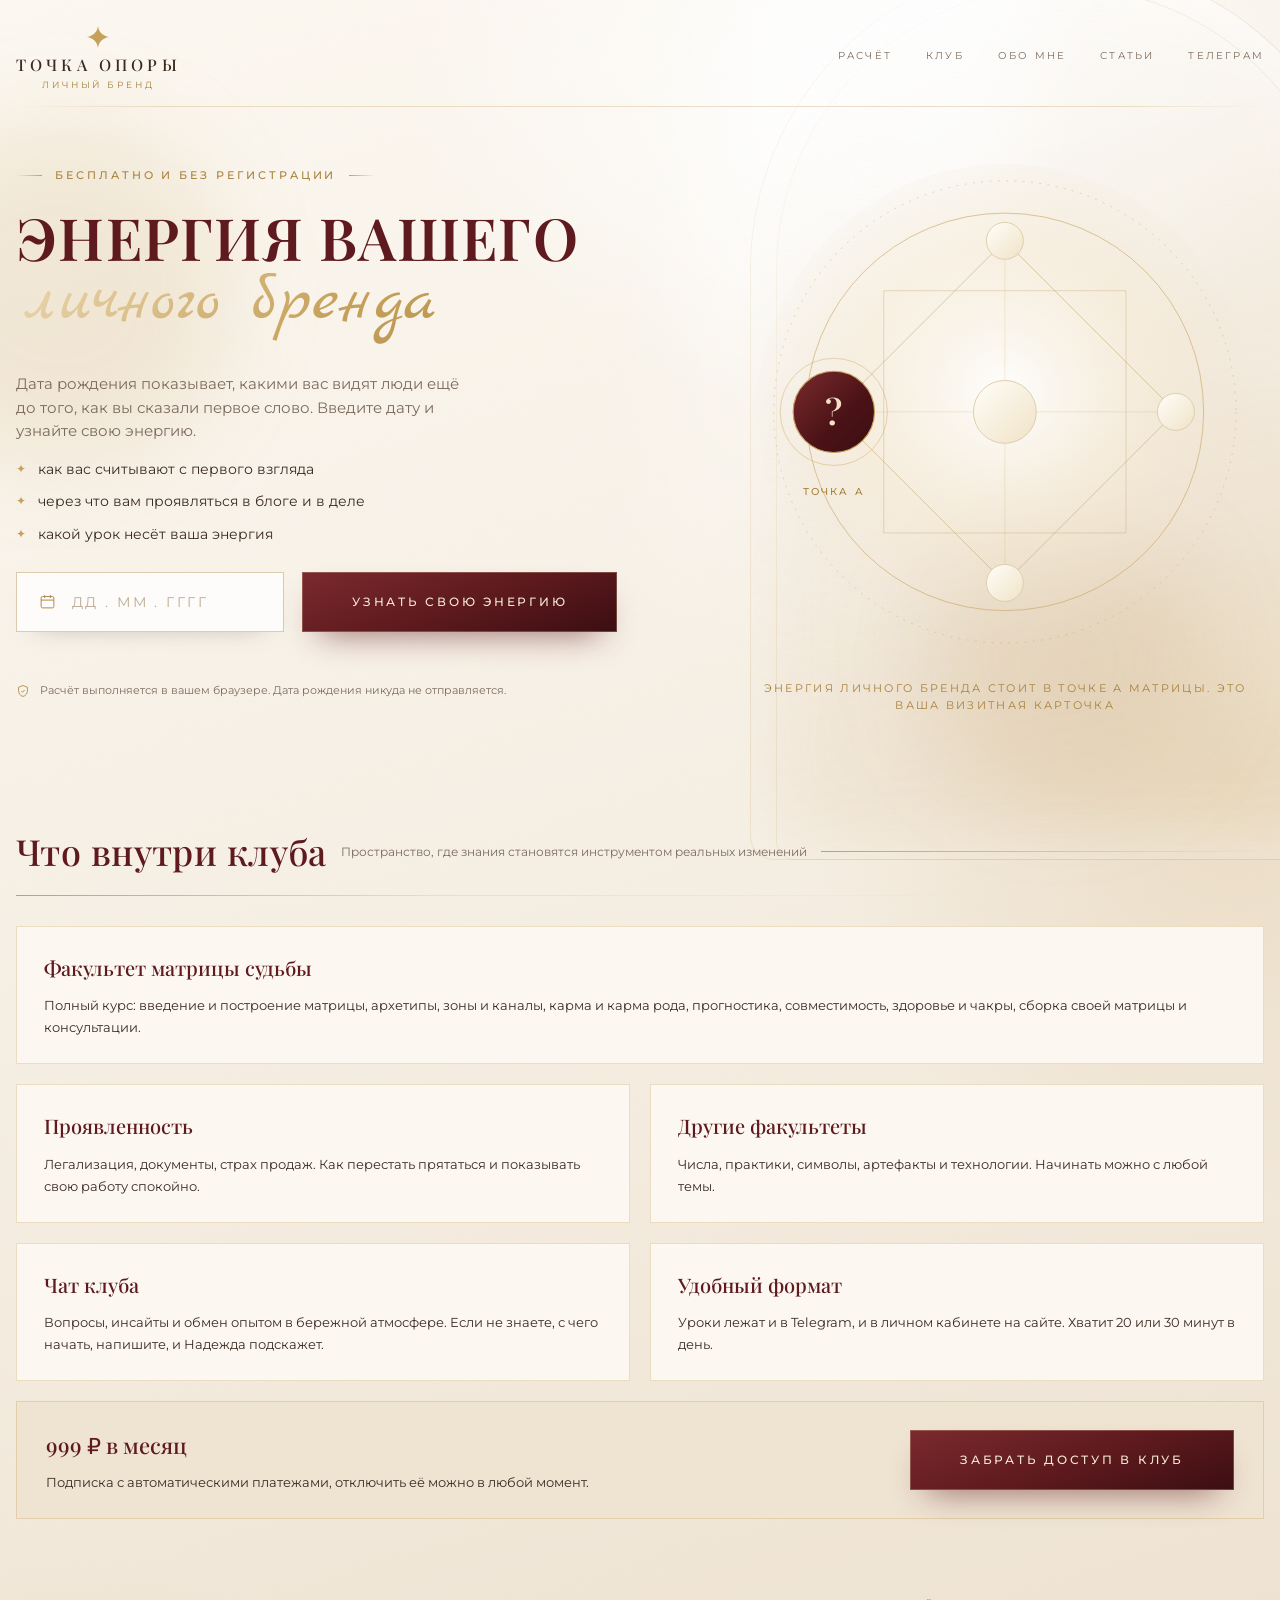
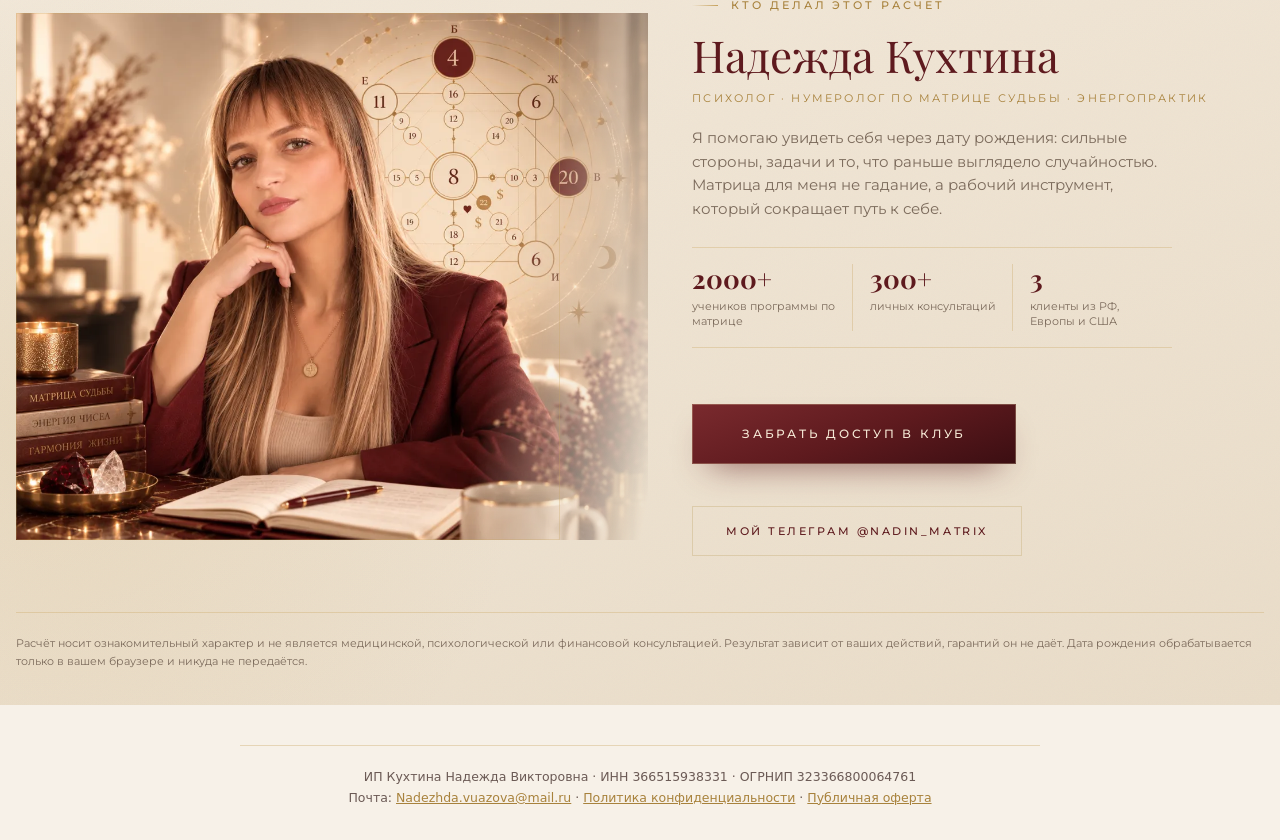
==== brend/index.html @ 66593596 "Подвал с реквизитами ИП, политика конфиденциальности, ссылка на оферту Co-Authored-By: Claude Sonnet" ====
<!DOCTYPE html>
<html lang="ru">
<head>
<meta charset="utf-8">
<meta name="viewport" content="width=device-width, initial-scale=1, viewport-fit=cover">
<title>Энергия личного бренда</title>
<meta name="claude:viewport-fit-sides" content="cover">
<meta name="description" content="Бесплатный калькулятор личного бренда по дате рождения: как вас считывают люди с первого взгляда и как проявляться. Надежда Кухтина, матрица судьбы">
<link rel="preconnect" href="https://fonts.googleapis.com">
<link rel="preconnect" href="https://fonts.gstatic.com" crossorigin>
<link href="https://fonts.googleapis.com/css2?family=Playfair+Display:wght@400;500;600;700&family=Montserrat:wght@300;400;500;600&family=Marck+Script&display=swap&subset=cyrillic,cyrillic-ext,latin" rel="stylesheet">
<style>
/* ==== ТОЛЬКО ДЛЯ ПРЕДПРОСМОТРА. В Tilda этот блок не переносим ==== */
html,body{margin:0;padding:0;}
/* ================================================================= */

/* ==== СТИЛИ. В Tilda это блоки 1 и 2 из 6, граница — на секции МАТРИЦА ==== */
.matrix-app{
  --mx-bg:#F8F3EA;
  --mx-bg2:#EFE3D2;
  --mx-card:#FCF8F1;
  --mx-wine:#5E1A1E;
  --mx-wine2:#7A2A2E;
  --mx-wine-dk:#3B0E12;
  --mx-gold:#C6A15B;
  --mx-gold-dp:#A8823C;
  --mx-gold-lt:#E7D3A8;
  --mx-line:#DCCBAA;
  --mx-hair:rgba(198,161,91,.32);
  --mx-ink:#3A2A22;
  --mx-ink2:#7C6B5C;
  --mx-grad-gold:linear-gradient(135deg,#EBD9B2 0%,#C6A15B 46%,#A8823C 100%);
  --mx-serif:'Playfair Display',Georgia,'Times New Roman',serif;
  --mx-sans:'Montserrat',-apple-system,BlinkMacSystemFont,'Segoe UI',Roboto,sans-serif;
  --mx-script:'Marck Script','Playfair Display',cursive;

  position:relative;
  overflow-x:hidden;
  isolation:isolate;
  background:
    radial-gradient(760px 520px at 68% 4%,  rgba(255,255,255,.95) 0%, rgba(255,255,255,0) 62%),
    radial-gradient(620px 620px at 96% 34%, rgba(214,183,131,.30) 0%, rgba(214,183,131,0) 68%),
    radial-gradient(720px 720px at 4% 88%,  rgba(198,161,91,.16) 0%, rgba(198,161,91,0) 66%),
    linear-gradient(163deg,#FCF8F1 0%,#F6EFE4 38%,#EFE4D3 72%,#E9DCC8 100%);
  color:var(--mx-ink);
  font-family:var(--mx-sans);
  font-size:16px;
  line-height:1.62;
  -webkit-font-smoothing:antialiased;
  text-rendering:optimizeLegibility;
}
.matrix-app *,.matrix-app *:before,.matrix-app *:after{box-sizing:border-box;}
.matrix-app p{margin:0 0 14px;}
.matrix-app h1,.matrix-app h2,.matrix-app h3{margin:0;font-weight:500;font-family:var(--mx-serif);}
.matrix-app svg{max-width:100%;}

/* ---------- фактура бумаги и световой слой ---------- */
.matrix-app .mx-grain{
  position:absolute;inset:0;z-index:0;pointer-events:none;opacity:.5;
  background-image:url("data:image/svg+xml,%3Csvg xmlns='http://www.w3.org/2000/svg' width='180' height='180'%3E%3Cfilter id='n'%3E%3CfeTurbulence type='fractalNoise' baseFrequency='.85' numOctaves='3'/%3E%3C/filter%3E%3Crect width='180' height='180' filter='url(%23n)' opacity='.05'/%3E%3C/svg%3E");
}
.matrix-app .mx-decor{position:absolute;inset:0;z-index:0;pointer-events:none;overflow:hidden;}
.matrix-app .mx-arch{
  position:absolute;top:-40px;right:-90px;width:620px;height:900px;
  border-radius:310px 310px 24px 24px;
  background:linear-gradient(168deg,rgba(255,255,255,.72),rgba(233,220,200,.30) 46%,rgba(214,183,131,.16));
  box-shadow:inset 0 0 0 1px rgba(198,161,91,.20), inset 0 0 90px rgba(255,255,255,.55);
  filter:blur(.4px);
}
.matrix-app .mx-arch:after{
  content:"";position:absolute;inset:26px 26px 0;border-radius:284px 284px 18px 18px;
  border:1px solid rgba(198,161,91,.16);
}
.matrix-app .mx-beam{
  position:absolute;top:-120px;left:52%;width:300px;height:1100px;transform:rotate(9deg);
  background:linear-gradient(180deg,rgba(255,255,255,.85),rgba(255,255,255,0) 72%);
  filter:blur(38px);
}
.matrix-app .mx-orb{position:absolute;border-radius:50%;filter:blur(46px);}
.matrix-app .mx-orb-1{width:340px;height:340px;top:120px;left:-110px;background:rgba(198,161,91,.16);}
.matrix-app .mx-orb-2{width:280px;height:280px;top:520px;right:6%;background:rgba(180,140,90,.14);}

/* ---------- звёздочки-искры ---------- */
.matrix-app .mx-spark{position:absolute;color:var(--mx-gold);opacity:.5;line-height:0;}
.matrix-app .mx-spark svg{display:block;}
.matrix-app .mx-s1{top:120px;left:47%;width:16px;opacity:.55;}
.matrix-app .mx-s2{top:352px;left:41.5%;width:11px;opacity:.45;}
.matrix-app .mx-s3{top:560px;left:46%;width:14px;opacity:.4;}
.matrix-app .mx-s4{top:186px;left:12%;width:10px;opacity:.35;}

.matrix-app .mx-wrap{max-width:1300px;margin:0 auto;padding:0 30px;position:relative;z-index:2;}

/* ---------- служебные ---------- */
.matrix-app .mx-eyebrow{
  font-size:10.5px;letter-spacing:.28em;text-transform:uppercase;color:var(--mx-gold-dp);
  font-weight:500;display:flex;align-items:center;gap:13px;
}
.matrix-app .mx-eyebrow:before,.matrix-app .mx-eyebrow:after{
  content:"";height:1px;width:26px;flex-shrink:0;
  background:linear-gradient(90deg,rgba(198,161,91,0),var(--mx-gold));
}
.matrix-app .mx-eyebrow:after{background:linear-gradient(90deg,var(--mx-gold),rgba(198,161,91,0));}
.matrix-app .mx-eyebrow.mx-solo:after{display:none;}
.matrix-app .mx-star{width:12px;height:12px;fill:var(--mx-gold);flex-shrink:0;}

/* ---------- шапка ---------- */
.matrix-app .mx-top{
  display:flex;align-items:center;justify-content:space-between;gap:24px;
  padding:26px 0 16px;position:relative;
}
.matrix-app .mx-top:after{
  content:"";position:absolute;left:0;right:0;bottom:0;height:1px;
  background:linear-gradient(90deg,rgba(198,161,91,0),var(--mx-hair) 12%,var(--mx-hair) 88%,rgba(198,161,91,0));
}
.matrix-app .mx-logo{text-align:center;line-height:1.25;}
.matrix-app .mx-logo svg{width:22px;height:22px;fill:var(--mx-gold);margin-bottom:2px;}
.matrix-app .mx-logo-name{
  font-family:var(--mx-serif);font-size:16px;letter-spacing:.26em;color:var(--mx-ink);
  text-transform:uppercase;font-weight:500;
}
.matrix-app .mx-logo-sub{font-size:8.5px;letter-spacing:.34em;color:var(--mx-gold-dp);text-transform:uppercase;margin-top:5px;}
.matrix-app .mx-nav{display:flex;gap:34px;flex-wrap:wrap;}
.matrix-app .mx-nav a{
  font-size:10px;letter-spacing:.22em;text-transform:uppercase;color:var(--mx-ink2);
  text-decoration:none;position:relative;padding-bottom:5px;transition:color .3s;
}
.matrix-app .mx-nav a:after{
  content:"";position:absolute;left:50%;right:50%;bottom:0;height:1px;
  background:var(--mx-gold);transition:left .3s,right .3s;
}
.matrix-app .mx-nav a:hover{color:var(--mx-wine);}
.matrix-app .mx-nav a:hover:after{left:0;right:0;}

/* ---------- вертикальная надпись слева ---------- */
.matrix-app .mx-rail{
  position:absolute;left:12px;top:210px;z-index:3;
  display:flex;flex-direction:column;align-items:center;gap:26px;
}
.matrix-app .mx-rail b{
  writing-mode:vertical-rl;transform:rotate(180deg);font-weight:400;
  font-size:9px;letter-spacing:.44em;text-transform:uppercase;color:var(--mx-gold-dp);opacity:.85;
}
.matrix-app .mx-rail em{
  width:34px;height:34px;border-radius:50%;border:1px solid var(--mx-hair);
  display:flex;align-items:center;justify-content:center;font-style:normal;
  font-family:var(--mx-serif);font-size:11px;color:var(--mx-gold-dp);
}

/* ---------- первый экран ---------- */
.matrix-app .mx-hero{display:grid;grid-template-columns:1.14fr .86fr;gap:44px;align-items:center;padding:46px 0 30px;}
.matrix-app .mx-h1{
  font-size:clamp(38px,4.55vw,64px);line-height:1;letter-spacing:.022em;text-transform:uppercase;
  color:var(--mx-wine);font-weight:600;margin:24px 0 0;
}
.matrix-app .mx-h1-script{
  display:block;font-family:var(--mx-script);font-size:clamp(42px,5.2vw,74px);
  text-transform:none;letter-spacing:0;font-weight:400;line-height:1.14;
  /* background-clip:text красит только внутри блока, поэтому под хвостики
     у, ц, б нужен запас снизу — иначе они обрезаются */
  padding:.05em .12em .5em 0;
  margin:-.08em 0 -.46em .06em;
  background:var(--mx-grad-gold);-webkit-background-clip:text;background-clip:text;color:transparent;
}
.matrix-app .mx-lead{max-width:452px;font-size:14.5px;color:var(--mx-ink2);margin-top:30px;}
.matrix-app .mx-tabs{display:inline-flex;margin-top:28px;}
.matrix-app .mx-tab{
  appearance:none;border:0;cursor:pointer;background:transparent;
  font-family:var(--mx-sans);font-size:10.5px;letter-spacing:.2em;text-transform:uppercase;
  color:var(--mx-ink2);padding:13px 26px;position:relative;transition:color .3s;
  box-shadow:inset 0 0 0 1px var(--mx-line);
}
.matrix-app .mx-tab + .mx-tab{margin-left:-1px;}
.matrix-app .mx-tab:hover{color:var(--mx-ink);}
.matrix-app .mx-tab.is-on{
  color:#F6E9D6 !important;
  background:linear-gradient(160deg,var(--mx-wine2),var(--mx-wine) 55%,var(--mx-wine-dk));
  box-shadow:inset 0 0 0 1px rgba(231,211,168,.35), 0 10px 22px -14px rgba(94,26,30,.8);
  z-index:1;
}
.matrix-app .mx-form{display:flex;gap:18px;flex-wrap:wrap;margin-top:22px;align-items:flex-end;}
.matrix-app .mx-fieldwrap{display:flex;flex-direction:column;gap:9px;}
.matrix-app .mx-fcap{font-size:9.5px;letter-spacing:.2em;text-transform:uppercase;color:var(--mx-gold-dp);display:none;}
.matrix-app.is-pair .mx-fcap{display:block;}
.matrix-app .mx-wrap2{display:none;}
.matrix-app.is-pair .mx-wrap2{display:flex;}
.matrix-app.is-pair .mx-hide-pair{display:none;}
.matrix-app .mx-field{
  position:relative;background:rgba(255,255,255,.78);border:1px solid var(--mx-line);
  display:flex;align-items:center;gap:14px;padding:0 22px;min-width:252px;height:60px;
  box-shadow:inset 0 1px 0 rgba(255,255,255,.9), 0 12px 26px -22px rgba(58,42,34,.5);
  transition:border-color .3s,box-shadow .3s;
}
.matrix-app .mx-field:focus-within{
  border-color:var(--mx-gold);
  box-shadow:inset 0 1px 0 rgba(255,255,255,.9), 0 0 0 3px rgba(198,161,91,.14);
}
.matrix-app .mx-field svg{width:17px;height:17px;fill:none;stroke:var(--mx-gold-dp);stroke-width:1.3;flex-shrink:0;}
.matrix-app .mx-field input{
  border:0;background:transparent;outline:none;width:100%;height:100%;
  font-family:var(--mx-sans);font-size:13.5px;letter-spacing:.18em;color:var(--mx-ink);
}
.matrix-app .mx-field input::placeholder{color:#BCAB92;letter-spacing:.18em;}
.matrix-app .mx-btn{
  position:relative;overflow:hidden;
  display:inline-flex;align-items:center;justify-content:center;height:60px;padding:0 50px;
  background:linear-gradient(160deg,var(--mx-wine2),var(--mx-wine) 52%,var(--mx-wine-dk));
  color:#F6E9D6 !important;border:0;cursor:pointer;
  font-family:var(--mx-sans);font-size:11.5px;font-weight:500;letter-spacing:.24em;text-transform:uppercase;
  text-decoration:none;transition:box-shadow .35s,transform .35s;
  box-shadow:0 16px 34px -18px rgba(94,26,30,.8), inset 0 0 0 1px rgba(231,211,168,.28);
}
.matrix-app .mx-btn:before{
  content:"";position:absolute;top:0;left:-120%;width:60%;height:100%;
  background:linear-gradient(100deg,rgba(255,255,255,0),rgba(255,235,200,.24),rgba(255,255,255,0));
  transition:left .75s ease;
}
.matrix-app .mx-btn:hover{box-shadow:0 20px 40px -18px rgba(94,26,30,.9), inset 0 0 0 1px rgba(231,211,168,.5);}
.matrix-app .mx-btn:hover:before{left:130%;}
.matrix-app .mx-btn-ghost{
  background:transparent;color:var(--mx-wine) !important;height:50px;padding:0 34px;font-size:10.5px;
  box-shadow:inset 0 0 0 1px var(--mx-line);
}
.matrix-app .mx-btn-ghost:hover{box-shadow:inset 0 0 0 1px var(--mx-gold);background:rgba(198,161,91,.09);}
.matrix-app .mx-safe{display:flex;align-items:center;gap:10px;margin-top:20px;font-size:11px;color:var(--mx-ink2);}
.matrix-app .mx-safe svg{width:14px;height:14px;fill:none;stroke:var(--mx-gold-dp);stroke-width:1.4;flex-shrink:0;}
.matrix-app .mx-err{color:#9A2B2B;font-size:12px;margin-top:14px;min-height:16px;}

.matrix-app .mx-motto{text-align:center;margin:18px 0 38px;position:relative;z-index:2;}
.matrix-app .mx-motto b{
  display:block;font-weight:500;font-size:11.5px;letter-spacing:.28em;text-transform:uppercase;
  color:var(--mx-gold-dp);
}
.matrix-app .mx-motto em{
  display:block;font-family:var(--mx-script);font-style:normal;font-size:30px;color:var(--mx-wine);margin-top:12px;
}

/* ---------- герой: карточка энергии ---------- */
.matrix-app .mx-hero-art{position:relative;}
.matrix-app .mx-energy-card{
  position:relative;z-index:4;max-width:344px;margin:-56px 0 0 auto;
  background:var(--mx-card);padding:26px 28px 24px;
  border:1px solid var(--mx-line);
  box-shadow:0 30px 60px -34px rgba(94,26,30,.38), inset 0 0 0 1px rgba(255,255,255,.7);
}
.matrix-app .mx-energy-card:before{
  content:"";position:absolute;inset:6px;border:1px solid rgba(198,161,91,.22);pointer-events:none;
}
.matrix-app .mx-seal{
  position:absolute;top:-24px;right:22px;width:56px;height:56px;border-radius:50%;
  background:var(--mx-grad-gold);display:flex;align-items:center;justify-content:center;
  box-shadow:0 12px 24px -12px rgba(120,90,40,.7), inset 0 1px 2px rgba(255,255,255,.6);
}
.matrix-app .mx-seal svg{width:22px;height:22px;fill:#FBF4E6;}
.matrix-app .mx-energy-card .mx-eyebrow{margin-bottom:16px;}
.matrix-app .mx-energy-num{
  font-family:var(--mx-serif);color:var(--mx-wine);
  display:flex;align-items:baseline;gap:11px;flex-wrap:wrap;line-height:1.15;
}
.matrix-app .mx-energy-num b{font-size:34px;font-weight:600;letter-spacing:.04em;}
.matrix-app .mx-energy-num b:after{content:"·";margin-left:11px;color:var(--mx-gold);font-weight:400;}
.matrix-app .mx-energy-num span{font-size:23px;font-weight:500;}
.matrix-app .mx-energy-txt{font-size:13px;color:var(--mx-ink2);margin-top:9px;}
.matrix-app .mx-energy-link{
  display:flex;align-items:center;justify-content:space-between;gap:10px;
  margin-top:18px;padding-top:14px;border-top:1px solid var(--mx-hair);
  font-size:10px;letter-spacing:.22em;text-transform:uppercase;
  color:var(--mx-gold-dp) !important;text-decoration:none;
}
.matrix-app .mx-energy-link:hover{color:var(--mx-wine) !important;}

/* ---------- лента преимуществ ---------- */
.matrix-app .mx-feats{
  display:grid;grid-template-columns:repeat(5,1fr);gap:0;position:relative;z-index:2;
  border-top:1px solid var(--mx-hair);
}
.matrix-app .mx-feat{padding:30px 24px 26px;position:relative;}
.matrix-app .mx-feat + .mx-feat:before{
  content:"";position:absolute;left:0;top:22px;bottom:22px;width:1px;
  background:linear-gradient(180deg,rgba(198,161,91,0),var(--mx-hair) 25%,var(--mx-hair) 75%,rgba(198,161,91,0));
}
.matrix-app .mx-feat-ic{height:34px;margin-bottom:15px;}
.matrix-app .mx-feat-ic svg{width:30px;height:30px;fill:none;stroke:var(--mx-gold);stroke-width:1.1;stroke-linecap:round;stroke-linejoin:round;}
.matrix-app .mx-feat-t{font-size:10.5px;letter-spacing:.19em;text-transform:uppercase;font-weight:600;color:var(--mx-ink);line-height:1.6;}
.matrix-app .mx-feat-d{font-size:11.5px;color:var(--mx-ink2);margin-top:10px;line-height:1.55;}

/* ---------- секции результата ---------- */
.matrix-app .mx-result{display:none;padding:10px 0 64px;position:relative;z-index:2;}
.matrix-app .mx-result.is-on{display:block;}
@keyframes mxFade{from{opacity:0;transform:translateY(14px)}to{opacity:1;transform:none}}

/* ---------- анимация ----------
   Только прозрачность и трансформации: их браузер считает на видеокарте,
   поэтому на телефоне не тормозит даже на 64 бусинах соляра. */
@keyframes mxDraw{ to{ stroke-dashoffset:0; } }
@keyframes mxPop{
  from{ opacity:0; transform:translate(-50%,-50%) scale(.55); }
  to  { opacity:1; transform:translate(-50%,-50%) scale(1); }
}
@keyframes mxRing{ from{ opacity:0; transform:scale(.93) rotate(-7deg); } to{ opacity:1; transform:none; } }
@keyframes mxUp{ from{ opacity:0; transform:translateY(16px); } to{ opacity:1; transform:none; } }
/* Отдельный кадр для подписей: они центрируются сдвигом на половину своего
   размера, и обычный mxUp в конце обнулял бы этот сдвиг — подписи уезжали. */
@keyframes mxUpC{
  from{ opacity:0; transform:translate(-50%,calc(-50% + 14px)); }
  to  { opacity:1; transform:translate(-50%,-50%); }
}
@keyframes mxBreath{ 0%,100%{ opacity:.5; } 50%{ opacity:1; } }

/* диаграмма собирается: сначала прорисовываются золотые линии */
.matrix-app .mx-matrix.is-anim svg .mx-draw{
  stroke-dasharray:1500; stroke-dashoffset:1500;
  animation:mxDraw .85s cubic-bezier(.55,.1,.3,1) forwards;
}
.matrix-app .mx-matrix.is-anim svg .mx-draw-2{ animation-delay:.14s; }
.matrix-app .mx-matrix.is-anim svg .mx-draw-3{ animation-delay:.28s; animation-duration:.6s; }
/* затем круги волной от центра наружу, задержка у каждого своя */
.matrix-app .mx-matrix.is-anim .mx-node{
  opacity:0; animation:mxPop .5s cubic-bezier(.2,.9,.3,1.2) var(--mx-d,.4s) forwards;
}
/* и в конце цифры, буквы и значки */
.matrix-app .mx-matrix.is-anim svg text{ opacity:0; animation:mxUp .5s ease .74s forwards; }
.matrix-app .mx-matrix.is-anim .mx-ltr,
.matrix-app .mx-matrix.is-anim .mx-glyph{ opacity:0; animation:mxUpC .5s ease .74s forwards; }

/* кольцо соляра раскрывается вместе с остальной диаграммой */
.matrix-app .mx-matrix.is-anim svg .mx-ring-g{
  transform-box:view-box; transform-origin:300px 300px;
  animation:mxRing .7s cubic-bezier(.2,.8,.3,1) both;
}

/* секции результата проявляются при прокрутке; класс ставит скрипт,
   поэтому без него страница остаётся видимой */
.matrix-app.has-reveal .mx-result .mx-sec{ opacity:0; }
.matrix-app.has-reveal .mx-result .mx-sec.is-in{ animation:mxUp .6s ease forwards; }

/* мягкое дыхание свечения вокруг центра */
.matrix-app .mx-matrix-outer:before{ animation:mxBreath 7s ease-in-out infinite; }
.matrix-app .mx-sec{margin-top:62px;}
.matrix-app .mx-sec-h{display:flex;align-items:center;gap:14px;flex-wrap:wrap;margin-bottom:14px;}
.matrix-app .mx-sec-h h2{font-size:clamp(25px,3.1vw,36px);color:var(--mx-wine);letter-spacing:.012em;}
.matrix-app .mx-sec-h .mx-sec-note{font-size:12px;color:var(--mx-ink2);}
.matrix-app .mx-rule{
  height:1px;margin-bottom:30px;
  background:linear-gradient(90deg,var(--mx-gold),rgba(198,161,91,.22) 34%,rgba(198,161,91,0) 78%);
}

/* паспорт расчёта */
.matrix-app .mx-passport{
  position:relative;background:var(--mx-card);border:1px solid var(--mx-line);padding:30px 34px;
  display:grid;grid-template-columns:repeat(auto-fit,minmax(214px,1fr));gap:24px 34px;
  box-shadow:0 26px 54px -40px rgba(58,42,34,.5);
}
.matrix-app .mx-passport:before{content:"";position:absolute;inset:6px;border:1px solid rgba(198,161,91,.18);pointer-events:none;}
.matrix-app .mx-main-energy{
  position:relative;display:flex;align-items:center;gap:32px;flex-wrap:wrap;
  background:var(--mx-card);border:1px solid var(--mx-line);padding:32px 36px;
  box-shadow:0 26px 54px -40px rgba(58,42,34,.5);
}
.matrix-app .mx-main-energy:before{content:"";position:absolute;inset:6px;border:1px solid rgba(198,161,91,.18);pointer-events:none;}
.matrix-app .mx-me-disc{
  width:104px;height:104px;border-radius:50%;flex-shrink:0;
  display:flex;align-items:center;justify-content:center;
  font-family:var(--mx-serif);font-size:40px;font-weight:600;color:var(--mx-wine);
  background:radial-gradient(circle at 34% 28%,#FFFEFA,#F6EAD2 58%,#E4CB9B 100%);
  box-shadow:inset 0 0 0 1px var(--mx-gold), 0 0 0 5px rgba(255,255,255,.6),
             0 0 0 6.5px rgba(198,161,91,.4), 0 16px 34px -16px rgba(120,90,40,.6);
}
.matrix-app .mx-me-body{flex:1 1 260px;min-width:0;}
.matrix-app .mx-me-name{font-family:var(--mx-serif);font-size:clamp(24px,3vw,32px);color:var(--mx-wine);margin-top:11px;}
.matrix-app .mx-me-txt{font-size:14px;color:var(--mx-ink2);margin-top:10px;max-width:520px;}
.matrix-app .mx-me-boost{
  margin-top:14px;padding-top:13px;border-top:1px solid var(--mx-hair);
  font-size:13px;color:var(--mx-ink2);max-width:560px;
}
.matrix-app .mx-me-boost b{
  display:block;font-size:9.5px;letter-spacing:.21em;text-transform:uppercase;
  color:var(--mx-gold-dp);font-weight:600;margin-bottom:6px;
}
.matrix-app .mx-two{display:grid;grid-template-columns:repeat(2,1fr);gap:26px;margin-top:26px;}
.matrix-app .mx-card{
  position:relative;background:var(--mx-card);border:1px solid var(--mx-line);padding:26px 28px;
  box-shadow:0 24px 50px -42px rgba(58,42,34,.55);
}
.matrix-app .mx-card:before{content:"";position:absolute;inset:6px;border:1px solid rgba(198,161,91,.16);pointer-events:none;}
.matrix-app .mx-card-cap{font-size:9.5px;letter-spacing:.21em;text-transform:uppercase;color:var(--mx-gold-dp);}
.matrix-app .mx-card-h{display:flex;align-items:baseline;gap:12px;flex-wrap:wrap;margin-top:13px;}
.matrix-app .mx-card-num{font-family:var(--mx-serif);font-size:33px;font-weight:600;color:var(--mx-wine);line-height:1;}
.matrix-app .mx-card-name{font-family:var(--mx-serif);font-size:21px;color:var(--mx-wine);}
.matrix-app .mx-card-txt{font-size:13.5px;color:var(--mx-ink2);margin-top:11px;}
.matrix-app .mx-yr{display:grid;grid-template-columns:repeat(3,1fr);gap:0;margin-top:16px;
  border-top:1px solid var(--mx-hair);}
.matrix-app .mx-yr div{padding:15px 12px 0 0;position:relative;}
.matrix-app .mx-yr div + div{padding-left:14px;}
.matrix-app .mx-yr div + div:before{content:"";position:absolute;left:0;top:15px;bottom:4px;width:1px;background:var(--mx-hair);}
.matrix-app .mx-yr b{display:block;font-family:var(--mx-serif);font-size:27px;color:var(--mx-wine);line-height:1;
  font-variant-numeric:tabular-nums;}
.matrix-app .mx-yr i{display:block;font-style:normal;font-family:var(--mx-serif);font-size:14px;color:var(--mx-ink);margin-top:6px;}
.matrix-app .mx-yr span{display:block;font-size:9.5px;letter-spacing:.17em;text-transform:uppercase;color:var(--mx-gold-dp);margin-top:7px;}
.matrix-app .mx-card-w{
  margin-top:14px;padding-top:13px;border-top:1px solid var(--mx-hair);
  font-size:12.5px;color:var(--mx-ink2);
}
.matrix-app .mx-card-w b{
  display:block;font-size:9.5px;letter-spacing:.21em;text-transform:uppercase;
  color:var(--mx-gold-dp);font-weight:600;margin-bottom:6px;
}
.matrix-app .mx-card-note{
  display:inline-block;margin-top:13px;font-size:9.5px;letter-spacing:.18em;text-transform:uppercase;
  color:var(--mx-gold-dp);border:1px solid var(--mx-hair);padding:5px 12px;
}
.matrix-app .mx-pp-k{font-size:9.5px;letter-spacing:.21em;text-transform:uppercase;color:var(--mx-gold-dp);}
.matrix-app .mx-pp-v{font-family:var(--mx-serif);font-size:20px;color:var(--mx-ink);margin-top:6px;}
.matrix-app .mx-pp-v small{font-family:var(--mx-sans);font-size:12px;color:var(--mx-ink2);letter-spacing:.04em;}

/* ---------- премиальные акценты ----------
   Всё держится на прозрачности, тенях и псевдоэлементах. Сами узлы
   диаграммы не трогаем: у них центрирующий сдвиг translate(-50%,-50%),
   и любая анимация самого узла его обнулит — круги разъедутся. */

/* золотая искра один раз пробегает по главным энергиям, когда они проявились */
@keyframes mxSheen{
  0%  { opacity:0; transform:translate(-115%,-115%); }
  14% { opacity:1; }
  72% { opacity:0; transform:translate(115%,115%); }
  100%{ opacity:0; transform:translate(115%,115%); }
}
.matrix-app .mx-n-c,.matrix-app .mx-n-o,.matrix-app .mx-n-k{ overflow:hidden; }
.matrix-app .mx-matrix.is-anim .mx-n-c:after,
.matrix-app .mx-matrix.is-anim .mx-n-o:after,
.matrix-app .mx-matrix.is-anim .mx-n-k:after{
  content:"";position:absolute;inset:-55%;pointer-events:none;opacity:0;
  background:linear-gradient(104deg,rgba(255,255,255,0) 40%,rgba(255,243,214,.55) 50%,rgba(255,255,255,0) 60%);
  animation:mxSheen 1.6s ease-out 1.02s both;
}
.matrix-app .mx-matrix.is-anim .mx-n-c:after{ animation-delay:.92s; }
.matrix-app .mx-matrix.is-anim .mx-n-k:after{ animation-delay:1.14s; }

/* очень медленный золотой ореол вокруг центра: два светлых сгустка
   обходят круг за три четверти минуты, глаз ловит движение не сразу */
@keyframes mxHalo{ to{ transform:translate(-50%,-50%) rotate(360deg); } }
.matrix-app .mx-matrix-outer:after{
  content:"";position:absolute;left:50%;top:50%;z-index:0;pointer-events:none;
  width:min(640px,68%);aspect-ratio:1;border-radius:50%;
  transform:translate(-50%,-50%);
  background:conic-gradient(from 0deg,
    rgba(198,161,91,0) 0deg,rgba(198,161,91,.16) 44deg,rgba(198,161,91,0) 104deg,
    rgba(198,161,91,0) 186deg,rgba(198,161,91,.11) 230deg,rgba(198,161,91,0) 292deg);
  -webkit-mask:radial-gradient(circle,transparent 57%,#000 60%,#000 71%,transparent 74%);
          mask:radial-gradient(circle,transparent 57%,#000 60%,#000 71%,transparent 74%);
  animation:mxHalo 46s linear infinite;
}

/* золотая черта у заголовка секции прочерчивается слева направо */
@keyframes mxRule{ from{ transform:scaleX(0); } to{ transform:scaleX(1); } }
.matrix-app .mx-sec-h:after{
  /* basis 0 и min-width 0: если заголовок с подписью занял всю строку,
     черта просто сожмётся в ноль и не уедет на отдельную строку */
  content:"";flex:1 1 0;min-width:0;height:1px;transform-origin:left center;
  background:linear-gradient(90deg,var(--mx-gold),rgba(198,161,91,0));
}
.matrix-app.has-reveal .mx-result .mx-sec.is-in .mx-sec-h:after{
  animation:mxRule 1.15s cubic-bezier(.2,.8,.3,1) .12s both;
}

/* строки карты здоровья выходят каскадом сверху вниз */
@keyframes mxRow{ from{ opacity:0; transform:translateY(9px); } to{ opacity:1; transform:none; } }
.matrix-app.has-reveal .mx-sec.is-in #mxHealth tbody tr{ opacity:0; animation:mxRow .5s ease both; }
.matrix-app.has-reveal .mx-sec.is-in #mxHealth tbody tr:nth-child(1){ animation-delay:.10s; }
.matrix-app.has-reveal .mx-sec.is-in #mxHealth tbody tr:nth-child(2){ animation-delay:.17s; }
.matrix-app.has-reveal .mx-sec.is-in #mxHealth tbody tr:nth-child(3){ animation-delay:.24s; }
.matrix-app.has-reveal .mx-sec.is-in #mxHealth tbody tr:nth-child(4){ animation-delay:.31s; }
.matrix-app.has-reveal .mx-sec.is-in #mxHealth tbody tr:nth-child(5){ animation-delay:.38s; }
.matrix-app.has-reveal .mx-sec.is-in #mxHealth tbody tr:nth-child(6){ animation-delay:.45s; }
.matrix-app.has-reveal .mx-sec.is-in #mxHealth tbody tr:nth-child(7){ animation-delay:.52s; }
.matrix-app.has-reveal .mx-sec.is-in #mxHealth tbody tr:nth-child(n+8){ animation-delay:.59s; }

/* карточки чуть приподнимаются под курсором; на телефоне наведения нет,
   поэтому правило закрыто условием hover */
.matrix-app .mx-card,
.matrix-app .mx-purp-cell,
.matrix-app .mx-feat{ transition:transform .5s cubic-bezier(.2,.75,.3,1),box-shadow .5s ease; }
@media (hover:hover){
  .matrix-app .mx-card:hover,
  .matrix-app .mx-purp-cell:hover{
    transform:translateY(-5px);
    box-shadow:0 36px 62px -42px rgba(94,26,30,.52),0 0 0 1px rgba(198,161,91,.32);
  }
  .matrix-app .mx-feat:hover{ transform:translateY(-3px); }
  .matrix-app .mx-feat{ transition:transform .45s cubic-bezier(.2,.75,.3,1); }
}

/* у активной вкладки золотая черта разъезжается от середины к краям */
.matrix-app .mx-tab:after{
  content:"";position:absolute;left:50%;right:50%;bottom:0;height:2px;
  background:linear-gradient(90deg,rgba(231,211,168,0),var(--mx-gold) 50%,rgba(231,211,168,0));
  transition:left .45s cubic-bezier(.2,.8,.3,1),right .45s cubic-bezier(.2,.8,.3,1);
}
.matrix-app .mx-tab.is-on:after{ left:6px;right:6px; }

/* фото автора мягко приближается, рамка подсвечивается */
.matrix-app .mx-author-photo:before{ transition:transform 1.3s cubic-bezier(.2,.7,.3,1); }
.matrix-app .mx-author-photo:after{ transition:box-shadow .7s ease; }
@media (hover:hover){
  .matrix-app .mx-author:hover .mx-author-photo:before{ transform:scale(1.025); }
  .matrix-app .mx-author:hover .mx-author-photo:after{ box-shadow:inset 0 0 0 1px rgba(198,161,91,.55); }
}

/* ---------- МАТРИЦА ---------- */
.matrix-app .mx-matrix-outer{display:flex;justify-content:center;position:relative;}
.matrix-app .mx-matrix-outer:before{
  content:"";position:absolute;left:50%;top:50%;transform:translate(-50%,-50%);
  width:min(880px,92%);aspect-ratio:1;border-radius:50%;pointer-events:none;
  background:radial-gradient(circle,rgba(255,255,255,.86) 0%,rgba(255,255,255,0) 66%);
}
.matrix-app .mx-matrix{
  position:relative;container-type:inline-size;
  width:min(1000px, calc(100vh - 185px), calc(100vw - 520px));
  min-width:300px;--mx-k:1;
}
.matrix-app .mx-matrix.is-prog{--mx-k:.9;}
.matrix-app .mx-matrix svg{display:block;width:100%;height:auto;overflow:visible;}
.matrix-app .mx-plane{position:absolute;left:8.3333%;top:8.3333%;width:83.3334%;height:83.3334%;}
.matrix-app .mx-matrix.is-prog .mx-plane{left:12.5%;top:12.5%;width:75%;height:75%;}
.matrix-app .mx-node{
  position:absolute;transform:translate(-50%,-50%);border-radius:50%;
  display:flex;align-items:center;justify-content:center;
  font-family:var(--mx-serif);font-weight:600;line-height:1;flex-shrink:0;
}
.matrix-app .mx-n-c{
  width:calc(11cqw*var(--mx-k));height:calc(11cqw*var(--mx-k));font-size:max(14px,calc(4.1cqw*var(--mx-k)));
  background:radial-gradient(circle at 34% 28%,#FFFEFA,#F6EAD2 58%,#E4CB9B 100%);
  color:var(--mx-wine);border:1px solid var(--mx-gold);
  box-shadow:0 0 0 4px rgba(255,255,255,.7), 0 0 0 5.5px rgba(198,161,91,.65),
             0 0 0 10px rgba(255,255,255,.5), 0 0 0 11px rgba(198,161,91,.28),
             0 16px 34px -14px rgba(120,90,40,.65);
}
.matrix-app .mx-n-o{
  width:calc(9.4cqw*var(--mx-k));height:calc(9.4cqw*var(--mx-k));font-size:max(12px,calc(3.4cqw*var(--mx-k)));
  background:linear-gradient(152deg,#7A2A2E,#4A1216 62%,#3B0E12);color:#F3E3C6;
  border:1px solid var(--mx-gold);
  box-shadow:0 0 0 3px rgba(255,255,255,.65), 0 0 0 4.5px rgba(198,161,91,.55),
             0 12px 26px -12px rgba(59,14,18,.75);
}
.matrix-app .mx-n-k{
  width:calc(8.8cqw*var(--mx-k));height:calc(8.8cqw*var(--mx-k));font-size:max(11px,calc(3.1cqw*var(--mx-k)));
  background:linear-gradient(152deg,#FFFEF9,#F0E2C6);color:var(--mx-wine);border:1px solid var(--mx-gold);
  box-shadow:0 0 0 3px rgba(255,255,255,.65), 0 0 0 4.5px rgba(198,161,91,.5),
             0 10px 22px -12px rgba(120,90,40,.55);
}
.matrix-app .mx-n-i{
  width:calc(4.6cqw*var(--mx-k));height:calc(4.6cqw*var(--mx-k));font-size:max(10px,calc(2.2cqw*var(--mx-k)));
  background:linear-gradient(150deg,#FFFEFA,#FBF3E2);color:var(--mx-ink);border:1px solid rgba(198,161,91,.6);
  box-shadow:0 0 0 3px rgba(255,255,255,.7), 0 4px 10px -6px rgba(140,110,60,.5);
}
.matrix-app .mx-n-i2{
  width:calc(3.9cqw*var(--mx-k));height:calc(3.9cqw*var(--mx-k));font-size:max(9px,calc(1.95cqw*var(--mx-k)));
  background:linear-gradient(150deg,#FFFEFA,#FBF3E2);color:var(--mx-ink);border:1px solid rgba(198,161,91,.6);
  box-shadow:0 0 0 3px rgba(255,255,255,.7), 0 4px 10px -6px rgba(140,110,60,.5);
}
.matrix-app .mx-n-g{
  width:calc(2.5cqw*var(--mx-k));height:calc(2.5cqw*var(--mx-k));font-size:max(8px,calc(1.3cqw*var(--mx-k)));
  background:linear-gradient(150deg,#FFFEFA,#F8EFDC);color:var(--mx-ink2);border:1px solid rgba(198,161,91,.6);
  box-shadow:0 0 0 3px rgba(255,255,255,.7);
}
.matrix-app .mx-n-r2{
  width:calc(3.5cqw*var(--mx-k));height:calc(3.5cqw*var(--mx-k));font-size:max(8px,calc(1.75cqw*var(--mx-k)));
  background:linear-gradient(150deg,#FFFEFA,#F8F0DE);color:var(--mx-ink2);border:1px solid rgba(198,161,91,.55);
  box-shadow:0 0 0 3px rgba(255,255,255,.6);
}
.matrix-app .mx-n-r{
  width:calc(4cqw*var(--mx-k));height:calc(4cqw*var(--mx-k));font-size:max(9px,calc(2cqw*var(--mx-k)));
  background:linear-gradient(150deg,#FFFEFA,#F8F0DE);color:var(--mx-ink2);border:1px solid rgba(198,161,91,.55);
  box-shadow:0 0 0 3px rgba(255,255,255,.6);
}
.matrix-app .mx-n-w{
  width:calc(3.6cqw*var(--mx-k));height:calc(3.6cqw*var(--mx-k));font-size:max(9px,calc(1.8cqw*var(--mx-k)));
  background:linear-gradient(150deg,#FFFEFA,#F8F0DE);color:var(--mx-ink);border:1px solid rgba(198,161,91,.6);
  box-shadow:0 0 0 3px rgba(255,255,255,.7);
}
/* М — точка СОС на линии благополучия, выделена амброй */
.matrix-app .mx-n-m{
  width:calc(3.9cqw*var(--mx-k));height:calc(3.9cqw*var(--mx-k));font-size:max(9px,calc(1.9cqw*var(--mx-k)));
  background:linear-gradient(150deg,#E8B978,#C98F46);color:#FFFBF2;border:1px solid rgba(160,110,50,.7);
  box-shadow:0 0 0 3px rgba(255,255,255,.65), 0 6px 14px -8px rgba(150,105,45,.6);
}
.matrix-app .mx-ltr{
  position:absolute;transform:translate(-50%,-50%);
  font-family:var(--mx-sans);font-size:max(8px,calc(1.65cqw*var(--mx-k)));line-height:1;
  font-weight:600;letter-spacing:.06em;text-transform:uppercase;color:#A8823C;
  /* чёткий контур в один пиксель вместо размытого ореола */
  text-shadow:
     1px 0 0 #F6F0E5, -1px 0 0 #F6F0E5,  0 1px 0 #F6F0E5,  0 -1px 0 #F6F0E5,
     1px 1px 0 #F6F0E5, -1px -1px 0 #F6F0E5, 1px -1px 0 #F6F0E5, -1px 1px 0 #F6F0E5;
}
.matrix-app .mx-glyph{
  position:absolute;transform:translate(-50%,-50%);font-size:max(11px,calc(2.8cqw*var(--mx-k)));line-height:1;
  color:var(--mx-wine);
}
/* в личной матрице вокруг значков теснее — там они мельче */
.matrix-app .mx-glyph-sm{font-size:max(9px,calc(2.2cqw*var(--mx-k)));}

/* тумблеры над матрицей */
.matrix-app .mx-tools{display:flex;gap:14px;flex-wrap:wrap;justify-content:center;margin:0 0 26px;}
.matrix-app .mx-toggle{
  display:inline-flex;align-items:center;gap:12px;cursor:pointer;user-select:none;height:50px;padding:0 24px;
  background:rgba(255,255,255,.62);box-shadow:inset 0 0 0 1px var(--mx-line);
  font-size:10.5px;letter-spacing:.19em;text-transform:uppercase;color:var(--mx-ink2);transition:.3s;
}
.matrix-app .mx-toggle:hover{box-shadow:inset 0 0 0 1px var(--mx-gold);color:var(--mx-ink);}
.matrix-app .mx-toggle input{display:none;}
.matrix-app .mx-toggle .mx-sw{width:32px;height:17px;border-radius:9px;background:#E2D4BB;position:relative;transition:.3s;flex-shrink:0;}
.matrix-app .mx-toggle .mx-sw:after{content:"";position:absolute;top:2px;left:2px;width:13px;height:13px;border-radius:50%;background:#fff;transition:.3s;box-shadow:0 1px 3px rgba(0,0,0,.2);}
.matrix-app .mx-toggle input:checked + .mx-sw{background:var(--mx-grad-gold);}
.matrix-app .mx-toggle input:checked + .mx-sw:after{left:17px;}

.matrix-app .mx-legend{
  display:flex;gap:30px;flex-wrap:wrap;justify-content:center;margin:26px auto 0;max-width:880px;
  font-size:11.5px;color:var(--mx-ink2);
}
.matrix-app .mx-legend span{display:inline-flex;align-items:center;gap:9px;}
.matrix-app .mx-legend i{width:20px;height:2px;border-radius:2px;flex-shrink:0;}

/* ---------- предназначения ---------- */
.matrix-app .mx-purp{display:grid;grid-template-columns:repeat(2,1fr);gap:28px;}
.matrix-app .mx-purp-cell{
  position:relative;background:var(--mx-card);border:1px solid var(--mx-line);padding:28px 30px 22px;
  box-shadow:0 24px 50px -42px rgba(58,42,34,.55);
}
.matrix-app .mx-purp-cell:before{content:"";position:absolute;inset:6px;border:1px solid rgba(198,161,91,.16);pointer-events:none;}
.matrix-app .mx-purp-t{font-family:var(--mx-serif);font-size:21px;color:var(--mx-wine);}
.matrix-app .mx-purp-age{font-size:9.5px;letter-spacing:.21em;text-transform:uppercase;color:var(--mx-gold-dp);margin-top:6px;}
.matrix-app .mx-purp-d{font-size:12.5px;color:var(--mx-ink2);margin:12px 0 24px;line-height:1.58;}
/* Подписи под кругами центрированы и шире самих кругов, поэтому у первого
   круга подпись вылезала за поле отступов карточки. Сдвигаем формулу вправо
   на половину этого выноса — тогда длинные слова встают по общей границе. */
.matrix-app .mx-formula{display:flex;align-items:flex-start;gap:15px;margin-bottom:36px;padding-left:18px;}
.matrix-app .mx-fcol{position:relative;display:flex;flex-direction:column;align-items:center;flex-shrink:0;}
.matrix-app .mx-circ{
  border-radius:50%;display:flex;align-items:center;justify-content:center;flex-shrink:0;
  font-family:var(--mx-serif);font-weight:600;line-height:1;
}
.matrix-app .mx-circ-sm{
  width:48px;height:48px;font-size:18px;background:#FFFDF8;color:var(--mx-ink);
  box-shadow:inset 0 0 0 1px var(--mx-line), 0 0 0 4px rgba(255,255,255,.55);
}
.matrix-app .mx-circ-lg{
  width:64px;height:64px;font-size:25px;margin-top:-8px;
  background:linear-gradient(152deg,#7A2A2E,#4A1216 62%,#3B0E12);color:#F3E3C6;
  box-shadow:inset 0 0 0 1px rgba(198,161,91,.75), 0 0 0 4px rgba(255,255,255,.5), 0 14px 28px -14px rgba(59,14,18,.8);
}
.matrix-app .mx-op{height:48px;line-height:48px;flex-shrink:0;font-size:17px;color:var(--mx-gold);font-family:var(--mx-serif);}
.matrix-app .mx-clabel{
  position:absolute;top:100%;margin-top:10px;white-space:nowrap;
  font-size:8.5px;letter-spacing:.09em;text-transform:uppercase;color:var(--mx-ink2);
}

/* ---------- карта здоровья ---------- */
.matrix-app .mx-tablewrap{overflow-x:auto;border:1px solid var(--mx-line);background:var(--mx-card);box-shadow:0 24px 50px -42px rgba(58,42,34,.55);}
.matrix-app table.mx-tbl{border-collapse:collapse;width:100%;min-width:540px;}
.matrix-app table.mx-tbl th{
  font-size:9.5px;letter-spacing:.21em;text-transform:uppercase;color:var(--mx-gold-dp);font-weight:600;
  padding:17px 12px;border-bottom:1px solid var(--mx-line);text-align:center;background:rgba(239,227,210,.55);
}
.matrix-app table.mx-tbl th:last-child{text-align:left;}
.matrix-app table.mx-tbl td{
  padding:13px 12px;border-bottom:1px solid rgba(220,203,170,.5);text-align:center;
  font-family:var(--mx-serif);font-size:18px;color:var(--mx-ink);
}
.matrix-app table.mx-tbl td.mx-td-name{
  text-align:left;font-family:var(--mx-sans);font-size:12.5px;letter-spacing:.08em;
  font-weight:500;color:inherit;
}
.matrix-app table.mx-tbl tr.mx-row{background:var(--mx-ch);}
.matrix-app table.mx-tbl tr.mx-row td{
  color:var(--mx-ch-fg);border-bottom:1px solid rgba(255,255,255,.35);font-weight:600;
  text-shadow:0 1px 1px rgba(0,0,0,.13);
}
.matrix-app table.mx-tbl tr.mx-total td{
  background:rgba(94,26,30,.07);font-weight:600;border-bottom:0;color:var(--mx-wine);
}
.matrix-app table.mx-tbl tr.mx-total td.mx-td-name{color:var(--mx-wine);font-weight:600;}
/* Вертикальные разделители столбцов. На цветных строках чакр они светлые,
   в шапке и в итоговой строке золотым волоском: на бежевом фоне белый
   не читался бы. Волосок рисуем тенью внутрь, а не рамкой, иначе он
   прибавил бы ячейке ширину и таблица поехала бы. */
.matrix-app table.mx-tbl th + th{ box-shadow:inset 1px 0 0 var(--mx-hair); }
.matrix-app table.mx-tbl tr.mx-row td + td{ box-shadow:inset 1px 0 0 rgba(255,255,255,.38); }
.matrix-app table.mx-tbl tr.mx-total td + td{ box-shadow:inset 1px 0 0 var(--mx-hair); }
.matrix-app .mx-disclaimer{
  margin-top:16px;font-size:11.5px;color:var(--mx-ink2);border-left:2px solid var(--mx-gold);
  padding:10px 0 10px 16px;line-height:1.58;
}

/* ---------- модалка энергий года ---------- */
.matrix-app .mx-modal{position:fixed;inset:0;z-index:9999;display:none;background:rgba(48,32,24,.58);padding:20px;}
.matrix-app .mx-modal.is-on{display:flex;align-items:flex-start;justify-content:center;}
.matrix-app .mx-modal-box{
  position:relative;background:var(--mx-bg);border:1px solid var(--mx-gold);max-width:740px;width:100%;
  max-height:90vh;overflow-y:auto;padding:30px 30px 34px;margin:auto;
  box-shadow:0 40px 90px -30px rgba(48,32,24,.7);
}
.matrix-app .mx-modal-head{display:flex;align-items:center;justify-content:space-between;gap:16px;margin-bottom:6px;}
.matrix-app .mx-modal-head h3{font-size:25px;color:var(--mx-wine);}
.matrix-app .mx-x{
  background:transparent;box-shadow:inset 0 0 0 1px var(--mx-line);width:38px;height:38px;cursor:pointer;
  color:var(--mx-ink2);font-size:18px;line-height:1;flex-shrink:0;border:0;transition:.3s;
}
.matrix-app .mx-x:hover{box-shadow:inset 0 0 0 1px var(--mx-gold);color:var(--mx-wine);}
.matrix-app .mx-modal-note{font-size:12px;color:var(--mx-ink2);margin-bottom:20px;}
.matrix-app table.mx-tbl.mx-tbl-year td{font-size:15px;padding:9px 10px;}
.matrix-app table.mx-tbl.mx-tbl-year td.mx-td-age{
  font-family:var(--mx-sans);font-size:12px;letter-spacing:.06em;color:var(--mx-ink2);text-align:left;
}
.matrix-app table.mx-tbl.mx-tbl-year tr.mx-main td{background:rgba(198,161,91,.16);}
.matrix-app table.mx-tbl.mx-tbl-year tr.mx-main td.mx-td-age{color:var(--mx-wine);font-weight:600;}

/* ---------- блок автора ----------
   Путь к фото задан один раз переменной: при переносе в Tilda замените
   его на адрес файла, загруженного в Tilda, и больше ничего не трогайте. */
.matrix-app{--mx-photo:url("nadezhda.png");}

/* плашка клуба: стоит выше разбора и внутри результата */
.matrix-app .mx-club{
  position:relative;z-index:2;display:flex;align-items:center;justify-content:space-between;gap:34px;
  margin:46px 0 0;padding:30px 42px;
  background:linear-gradient(135deg,var(--mx-wine2),var(--mx-wine) 55%,var(--mx-wine-dk));
  box-shadow:0 22px 46px -26px rgba(59,14,18,.9), inset 0 0 0 1px rgba(231,211,168,.35);
}
.matrix-app .mx-club-eyebrow{font-family:var(--mx-sans);font-size:10.5px;font-weight:500;letter-spacing:.3em;text-transform:uppercase;color:var(--mx-gold-lt);}
.matrix-app .mx-club-t{font-family:var(--mx-serif);font-size:25px;line-height:1.3;color:#F6E9D6;margin:10px 0 8px;}
.matrix-app .mx-club-d{font-family:var(--mx-sans);font-size:13px;line-height:1.6;color:#E7D3A8;margin:0;}
.matrix-app .mx-club .mx-btn{flex-shrink:0;background:var(--mx-grad-gold);color:var(--mx-wine-dk) !important;box-shadow:none;}
.matrix-app .mx-sec .mx-club{margin-top:0;}
.matrix-app .mx-club>div{flex:1 1 auto;min-width:0;}
.matrix-app .mx-cl-terms>p{flex:1 1 auto;min-width:0;}
@media (max-width:980px){
  .matrix-app .mx-club{flex-direction:column;align-items:flex-start;gap:20px;padding:26px 22px;margin-top:34px;}
  .matrix-app .mx-club-t{font-size:21px;}
  .matrix-app .mx-club .mx-btn{width:100%;padding:0 20px;}
}

/* раздел «Что внутри клуба» */
.matrix-app .mx-club-more{display:inline-block;margin-top:10px;font-family:var(--mx-sans);font-size:11px;letter-spacing:.18em;text-transform:uppercase;color:var(--mx-gold-lt) !important;text-decoration:none;border-bottom:1px solid rgba(231,211,168,.5);padding-bottom:2px;}
.matrix-app .mx-club-info{position:relative;z-index:2;margin-top:78px;scroll-margin-top:20px;}
.matrix-app .mx-cl-grid{display:grid;grid-template-columns:repeat(2,1fr);gap:20px;margin-top:6px;}
.matrix-app .mx-cl-wide{grid-column:1/-1;}
.matrix-app .mx-cl-card{background:var(--mx-card);padding:26px 28px;box-shadow:inset 0 0 0 1px var(--mx-hair);}
.matrix-app .mx-cl-card h3{font-family:var(--mx-serif);font-size:20px;font-weight:500;color:var(--mx-wine);margin:0 0 10px;}
.matrix-app .mx-cl-card p{font-family:var(--mx-sans);font-size:13px;line-height:1.7;color:var(--mx-ink);margin:0;}
.matrix-app .mx-cl-terms{margin-top:20px;padding:26px 30px;background:var(--mx-bg2);display:flex;align-items:center;justify-content:space-between;gap:30px;box-shadow:inset 0 0 0 1px var(--mx-hair);}
.matrix-app .mx-cl-terms p{font-family:var(--mx-sans);font-size:13px;line-height:1.7;color:var(--mx-ink);margin:0;}
.matrix-app .mx-cl-terms b{font-family:var(--mx-serif);font-size:22px;font-weight:500;color:var(--mx-wine);display:block;margin-bottom:6px;}
@media (max-width:980px){
  .matrix-app .mx-club-info{margin-top:52px;}
  .matrix-app .mx-cl-terms{flex-direction:column;align-items:flex-start;padding:24px 20px;}
  .matrix-app .mx-cl-terms .mx-btn{width:100%;padding:0 20px;}
}
@media (max-width:700px){
  .matrix-app .mx-cl-grid{grid-template-columns:1fr;}
  .matrix-app .mx-cl-card{padding:22px 20px;}
}
.matrix-app .mx-author-btns{display:flex;flex-wrap:wrap;align-items:center;gap:14px;margin-top:28px;}
.matrix-app .mx-author-btns .mx-btn{margin-top:0;}
.matrix-app .mx-author .mx-tg{margin-top:0;}
@media (max-width:540px){.matrix-app .mx-author-btns{flex-direction:column;align-items:stretch;}.matrix-app .mx-author-btns .mx-btn{width:100%;padding:0 20px;}}

/* авторские трактовки: раскрывающиеся блоки в бесплатном разбере */
.matrix-app .mx-me-txt p{margin:0 0 10px;}
.matrix-app .mx-me-txt p:last-child{margin-bottom:0;}
.matrix-app .mx-more{margin-top:16px;border-top:1px solid var(--mx-hair);padding-top:12px;}
.matrix-app .mx-more summary{cursor:pointer;list-style:none;font-family:var(--mx-sans);font-size:10.5px;letter-spacing:.22em;text-transform:uppercase;color:var(--mx-gold-dp);}
.matrix-app .mx-more summary::-webkit-details-marker{display:none;}
.matrix-app .mx-more summary:after{content:" +";}
.matrix-app .mx-more[open] summary:after{content:" \2212";}
.matrix-app .mx-more-b{margin-top:14px;font-size:13px;line-height:1.7;color:var(--mx-ink2);}
.matrix-app .mx-more-b h4{font-family:var(--mx-serif);font-size:16px;font-weight:500;color:var(--mx-wine);margin:18px 0 6px;}
.matrix-app .mx-more-b h4:first-child{margin-top:0;}
.matrix-app .mx-more-b p{margin:0 0 10px;}
.matrix-app .mx-more-cta{margin-top:18px;padding:14px 16px;background:var(--mx-bg2);box-shadow:inset 0 0 0 1px var(--mx-hair);font-size:12.5px;color:var(--mx-ink);}
.matrix-app .mx-more-cta a{color:var(--mx-wine) !important;border-bottom:1px solid var(--mx-gold);text-decoration:none;white-space:nowrap;}
.matrix-app .mx-demo-cap{text-align:center;margin-top:10px;font-family:var(--mx-sans);font-size:10.5px;letter-spacing:.22em;text-transform:uppercase;color:var(--mx-gold-dp);}

@media (max-width:1380px){ .matrix-app .mx-rail{display:none;} }
/* совместимость: точка А и троичный код */
.matrix-app .mx-pair-only{display:none;}
.matrix-app.is-pair .mx-pair-only{display:grid;}
.matrix-app .mx-pair-extra{grid-template-columns:repeat(2,1fr);gap:20px;margin-top:20px;}
.matrix-app .mx-pair-extra .mx-pair-cta{grid-column:1/-1;margin-top:0;}
.matrix-app .mx-card-txt p,.matrix-app .mx-more-b p{margin:0 0 10px;}
.matrix-app .mx-card-txt b,.matrix-app .mx-more-b b{color:var(--mx-ink);font-weight:600;}
@media (max-width:700px){.matrix-app .mx-pair-extra{grid-template-columns:1fr;}}
.matrix-app .mx-author{
  position:relative;z-index:2;display:grid;grid-template-columns:1.05fr .95fr;
  gap:44px;align-items:center;margin-top:78px;
}
.matrix-app .mx-author-photo{position:relative;overflow:hidden;}
.matrix-app .mx-author-photo:before{
  content:"";display:block;padding-top:83.3%;
  background-image:var(--mx-photo);background-size:cover;background-position:center;
  /* правый край растворяем, чтобы фото не читалось наклеенным прямоугольником */
  -webkit-mask-image:linear-gradient(100deg,#000 74%,rgba(0,0,0,0) 99%);
          mask-image:linear-gradient(100deg,#000 74%,rgba(0,0,0,0) 99%);
}
.matrix-app .mx-author-photo:after{
  content:"";position:absolute;left:0;top:0;width:86%;height:100%;
  box-shadow:inset 0 0 0 1px rgba(198,161,91,.28);pointer-events:none;
}
.matrix-app .mx-author-name{
  font-family:var(--mx-serif);font-size:clamp(30px,3.6vw,44px);color:var(--mx-wine);
  margin-top:18px;line-height:1.05;
}
.matrix-app .mx-author-role{
  font-size:10.5px;letter-spacing:.21em;text-transform:uppercase;color:var(--mx-gold-dp);margin-top:12px;
}
.matrix-app .mx-author-txt{font-size:14.5px;color:var(--mx-ink2);margin-top:20px;max-width:480px;}
.matrix-app .mx-author-facts{
  display:grid;grid-template-columns:repeat(3,1fr);gap:0;margin-top:26px;max-width:480px;
  border-top:1px solid var(--mx-hair);border-bottom:1px solid var(--mx-hair);
}
.matrix-app .mx-fact{padding:18px 16px 18px 0;position:relative;}
.matrix-app .mx-fact + .mx-fact{padding-left:18px;}
.matrix-app .mx-fact + .mx-fact:before{
  content:"";position:absolute;left:0;top:16px;bottom:16px;width:1px;background:var(--mx-hair);
}
.matrix-app .mx-fact b{
  display:block;font-family:var(--mx-serif);font-size:26px;color:var(--mx-wine);line-height:1;
  font-variant-numeric:tabular-nums;
}
.matrix-app .mx-fact span{display:block;font-size:10.5px;color:var(--mx-ink2);margin-top:8px;line-height:1.4;}
.matrix-app .mx-author .mx-btn{margin-top:28px;}

/* ---------- подвал ---------- */
.matrix-app .mx-foot{
  border-top:1px solid var(--mx-hair);margin-top:62px;padding:30px 0 44px;
  font-size:11.5px;color:var(--mx-ink2);line-height:1.65;
}

/* ---------- адаптив ---------- */
@media (max-width:1180px){
  .matrix-app .mx-feats{grid-template-columns:repeat(3,1fr);}
  .matrix-app .mx-feat:nth-child(4):before,.matrix-app .mx-feat:nth-child(4){border-top:1px solid var(--mx-hair);}
  .matrix-app .mx-feat:nth-child(5){border-top:1px solid var(--mx-hair);}
}
@media (max-width:980px){
  .matrix-app .mx-two{grid-template-columns:1fr;gap:20px;}
  .matrix-app .mx-author{grid-template-columns:1fr;gap:26px;margin-top:52px;}
  .matrix-app .mx-author-photo:before{
    padding-top:74%;
    -webkit-mask-image:linear-gradient(180deg,#000 82%,rgba(0,0,0,0) 100%);
            mask-image:linear-gradient(180deg,#000 82%,rgba(0,0,0,0) 100%);
  }
  .matrix-app .mx-author-photo:after{width:100%;height:88%;}
  .matrix-app .mx-wrap{padding:0 20px;}
  .matrix-app .mx-rail,.matrix-app .mx-nav,.matrix-app .mx-spark{display:none;}
  .matrix-app .mx-arch{right:-220px;opacity:.6;}
  .matrix-app .mx-hero{grid-template-columns:1fr;gap:30px;padding:30px 0 20px;}
  .matrix-app .mx-energy-card{margin:22px auto 0;max-width:100%;}
  .matrix-app .mx-matrix{width:100%;}
  .matrix-app .mx-purp{grid-template-columns:1fr;}
  .matrix-app .mx-feats{grid-template-columns:1fr;}
  .matrix-app .mx-feat + .mx-feat:before{left:0;right:0;top:0;bottom:auto;width:auto;height:1px;
    background:linear-gradient(90deg,rgba(198,161,91,0),var(--mx-hair) 20%,var(--mx-hair) 80%,rgba(198,161,91,0));}
  .matrix-app .mx-form{flex-direction:column;align-items:stretch;}
  .matrix-app .mx-field,.matrix-app .mx-btn,.matrix-app .mx-fieldwrap{width:100%;}
  .matrix-app .mx-tabs{width:100%;}
  .matrix-app .mx-tab{flex:1 1 50%;padding:13px 10px;}
}
@media (max-width:540px){
  .matrix-app .mx-h1{font-size:35px;}
  .matrix-app .mx-h1-script{font-size:40px;}
  .matrix-app .mx-passport{padding:20px;}
  .matrix-app .mx-main-energy{padding:22px;gap:20px;}
  .matrix-app .mx-me-disc{width:84px;height:84px;font-size:32px;}
  .matrix-app .mx-card{padding:20px;}
  .matrix-app .mx-author-facts{grid-template-columns:1fr;}
  .matrix-app .mx-fact + .mx-fact{padding-left:0;}
  .matrix-app .mx-fact + .mx-fact:before{left:0;right:0;top:0;bottom:auto;width:auto;height:1px;}
  .matrix-app .mx-purp-cell{padding:20px;}
  .matrix-app .mx-circ-sm{width:42px;height:42px;font-size:16px;}
  .matrix-app .mx-circ-lg{width:56px;height:56px;font-size:21px;margin-top:-7px;}
  .matrix-app .mx-op{height:42px;line-height:42px;}
  .matrix-app .mx-formula{gap:11px;padding-left:14px;}
  .matrix-app .mx-clabel{font-size:8px;letter-spacing:.05em;}
  .matrix-app .mx-motto em{font-size:24px;}
}
@media (prefers-reduced-motion:reduce){
  .matrix-app .mx-btn:before{display:none;}
  /* у части людей от движения кружится голова: системная настройка это учитывает */
  .matrix-app .mx-matrix.is-anim svg .mx-draw,
  .matrix-app .mx-matrix.is-anim .mx-node,
  .matrix-app .mx-matrix.is-anim svg text,
  .matrix-app .mx-matrix.is-anim .mx-ltr,
  .matrix-app .mx-matrix.is-anim .mx-glyph,
  .matrix-app .mx-matrix svg .mx-ring-g,
  .matrix-app.has-reveal .mx-result .mx-sec.is-in,
  .matrix-app .mx-matrix-outer:before,
  .matrix-app .mx-matrix-outer:after,
  .matrix-app .mx-matrix.is-anim .mx-n-c:after,
  .matrix-app .mx-matrix.is-anim .mx-n-o:after,
  .matrix-app .mx-matrix.is-anim .mx-n-k:after,
  .matrix-app.has-reveal .mx-result .mx-sec.is-in .mx-sec-h:after,
  .matrix-app.has-reveal .mx-sec.is-in #mxHealth tbody tr{ animation:none !important; }
  .matrix-app .mx-sec-h:after{ transform:none !important; }
  .matrix-app.has-reveal .mx-sec.is-in #mxHealth tbody tr{ opacity:1 !important; }
  .matrix-app .mx-card,
  .matrix-app .mx-purp-cell,
  .matrix-app .mx-feat,
  .matrix-app .mx-author-photo:before{ transition:none !important; transform:none !important; }
  .matrix-app .mx-matrix.is-anim svg .mx-draw{ stroke-dashoffset:0 !important; }
  .matrix-app .mx-matrix.is-anim .mx-node,
  .matrix-app .mx-matrix.is-anim svg text,
  .matrix-app .mx-matrix.is-anim .mx-ltr,
  .matrix-app .mx-matrix.is-anim .mx-glyph,
  .matrix-app.has-reveal .mx-result .mx-sec{ opacity:1 !important; }
}

/* ---------- установки по зонам ---------- */
.matrix-app .mx-att-intro{font-size:13.5px;line-height:1.7;color:var(--mx-ink2);max-width:760px;margin:0 0 8px;}
.matrix-app .mx-att-hint{font-size:12px;color:var(--mx-gold-dp);letter-spacing:.04em;margin:0 0 20px;}
.matrix-app .mx-att{position:relative;background:var(--mx-card);border:1px solid var(--mx-line);margin-top:16px;box-shadow:0 24px 50px -42px rgba(58,42,34,.55);}
.matrix-app .mx-att summary{display:flex;align-items:center;gap:18px;padding:20px 26px;cursor:pointer;list-style:none;}
.matrix-app .mx-att summary::-webkit-details-marker{display:none;}
.matrix-app .mx-att summary:after{content:"+";margin-left:auto;font-size:22px;color:var(--mx-gold-dp);}
.matrix-app .mx-att[open] summary:after{content:"\2212";}
.matrix-app .mx-att-num{font-family:var(--mx-serif);font-size:34px;font-weight:600;color:var(--mx-wine);line-height:1;min-width:44px;}
.matrix-app .mx-att-hd{display:flex;flex-direction:column;gap:5px;}
.matrix-app .mx-att-cap{font-size:9.5px;letter-spacing:.21em;text-transform:uppercase;color:var(--mx-gold-dp);}
.matrix-app .mx-att-name{font-family:var(--mx-serif);font-size:20px;color:var(--mx-wine);}
.matrix-app .mx-att-b{padding:0 26px 24px;border-top:1px solid var(--mx-hair);}
.matrix-app .mx-att-sub{font-size:12.5px;color:var(--mx-ink2);margin:16px 0 12px;}
.matrix-app .mx-att-row{display:block;width:100%;text-align:left;font:inherit;cursor:pointer;background:transparent;border:0;border-top:1px solid var(--mx-hair);padding:13px 0;color:var(--mx-ink);}
.matrix-app .mx-att-row:first-of-type{border-top:0;}
.matrix-app .mx-att-n{display:block;font-size:13.5px;line-height:1.55;}
.matrix-app .mx-att-n:before{content:"\00D7";color:#B0584F;margin-right:10px;font-weight:600;}
.matrix-app .mx-att-p{display:none;font-size:13.5px;line-height:1.55;color:var(--mx-wine);font-weight:500;margin-top:7px;padding-left:22px;}
.matrix-app .mx-att-p:before{content:"\2713";color:#7E8C3E;margin-left:-22px;margin-right:10px;font-weight:700;}
.matrix-app .mx-att-row.is-flip .mx-att-p,
.matrix-app.mx-att-all .mx-att-p{display:block;}
.matrix-app .mx-att-row.is-flip .mx-att-n,
.matrix-app.mx-att-all .mx-att-n{color:var(--mx-ink2);opacity:.7;}
.matrix-app .mx-att-rec{margin-top:16px;padding:14px 16px;background:var(--mx-bg2);box-shadow:inset 0 0 0 1px var(--mx-hair);font-size:13px;line-height:1.6;color:var(--mx-ink);}
.matrix-app .mx-att-rec b{display:block;font-size:9.5px;letter-spacing:.21em;text-transform:uppercase;color:var(--mx-gold-dp);margin-bottom:6px;font-weight:600;}
@media (max-width:640px){
  .matrix-app .mx-att summary{padding:16px 18px;gap:14px;}
  .matrix-app .mx-att-b{padding:0 18px 20px;}
}


/* ==== ДОПОЛНЕНИЯ СТРАНИЦЫ ЛИЧНОГО БРЕНДА ==== */
.matrix-app{--mx-photo:url("[data-uri]");}
html,body{background:#F7F1E8;color:#3A2A22;}
.matrix-app .mx-wrap{padding-left:max(16px, env(safe-area-inset-left, 0px));padding-right:max(16px, env(safe-area-inset-right, 0px));}
.matrix-app .mx-points{list-style:none;margin:0 0 26px;padding:0;display:grid;gap:10px;}
.matrix-app .mx-points li{display:flex;gap:12px;align-items:flex-start;font-size:14px;color:var(--mx-ink);}
.matrix-app .mx-points li:before{content:"\2726";color:var(--mx-gold);font-size:12px;line-height:1.9;flex-shrink:0;}
.matrix-app .mx-form-one{grid-template-columns:1fr auto;}
.matrix-app .mx-bridge{margin-top:62px;padding:34px 34px 30px;background:linear-gradient(150deg,#7A2A2E 0%,#5E1A1E 55%,#3B0E12 100%);color:#F3E3C6;position:relative;}
.matrix-app .mx-bridge:before{content:"";position:absolute;inset:8px;border:1px solid rgba(231,211,168,.28);pointer-events:none;}
.matrix-app .mx-bridge h2{font-size:clamp(23px,2.8vw,32px);color:#F3E3C6;text-wrap:balance;max-width:720px;}
.matrix-app .mx-bridge p{font-size:14px;color:rgba(243,227,198,.86);max-width:680px;margin-top:14px;}
.matrix-app .mx-bridge-btns{display:flex;gap:14px;flex-wrap:wrap;margin-top:22px;position:relative;}
.matrix-app .mx-bridge .mx-btn-ghost{color:#F3E3C6 !important;box-shadow:inset 0 0 0 1px rgba(231,211,168,.5);}
.matrix-app .mx-guilt{margin:0 0 14px;padding:14px 16px;background:var(--mx-bg2);box-shadow:inset 0 0 0 1px var(--mx-hair);font-size:13px;color:var(--mx-ink);}
.matrix-app .mx-again{display:inline-block;margin-top:18px;font-size:11px;letter-spacing:.2em;text-transform:uppercase;color:var(--mx-wine) !important;text-decoration:none;border-bottom:1px solid var(--mx-gold);cursor:pointer;background:none;border-top:0;border-left:0;border-right:0;padding:0 0 3px;font-family:var(--mx-sans);}
.matrix-app .mx-legal{margin:56px 0 0;padding:22px 0 34px;border-top:1px solid var(--mx-hair);font-size:11px;line-height:1.6;color:var(--mx-ink2);}
.matrix-app .mx-legal a{color:var(--mx-ink2);}
@media (max-width:640px){
  .matrix-app .mx-form-one{grid-template-columns:1fr;}
  .matrix-app .mx-bridge{padding:26px 20px 24px;}
}
</style>
</head>
<body>

<div class="matrix-app" id="matrixApp">

  <div class="mx-decor" aria-hidden="true">
    <span class="mx-arch"></span>
    <span class="mx-beam"></span>
    <span class="mx-orb mx-orb-1"></span>
    <span class="mx-orb mx-orb-2"></span>
  </div>
  <div class="mx-grain" aria-hidden="true"></div>

  <div class="mx-wrap">

    <div class="mx-top">
      <div class="mx-logo">
        <svg viewBox="0 0 24 24"><path d="M12 0c.7 6.4 4.9 10.6 12 12-7.1 1.4-11.3 5.6-12 12-.7-6.4-4.9-10.6-12-12C7.1 10.6 11.3 6.4 12 0z"/></svg>
        <div class="mx-logo-name">Точка опоры</div>
        <div class="mx-logo-sub">Личный бренд</div>
      </div>
      <nav class="mx-nav">
        <a href="#mx-calc">Расчёт</a>
        <a href="#mx-club-info">Клуб</a>
        <a href="#mx-me">Обо мне</a>
        <a href="/stati/">Статьи</a>
        <a href="https://t.me/nadin_matrix" target="_blank" rel="noopener">Телеграм</a>
      </nav>
    </div>

    <section class="mx-hero" id="mx-calc">
      <div>
        <div class="mx-eyebrow">Бесплатно и без регистрации</div>
        <h1 class="mx-h1">Энергия вашего<span class="mx-h1-script">личного бренда</span></h1>
        <p class="mx-lead">
          Дата рождения показывает, какими вас видят люди ещё до того,
          как вы сказали первое слово. Введите дату и узнайте свою энергию.
        </p>
        <ul class="mx-points">
          <li>как вас считывают с первого взгляда</li>
          <li>через что вам проявляться в блоге и в деле</li>
          <li>какой урок несёт ваша энергия</li>
        </ul>

        <div class="mx-form mx-form-one">
          <div class="mx-fieldwrap">
            <span class="mx-fcap">Ваша дата рождения</span>
            <label class="mx-field">
              <svg viewBox="0 0 24 24"><rect x="3" y="5" width="18" height="16" rx="2"/><path d="M3 10h18M8 3v4M16 3v4"/></svg>
              <input type="text" id="mxDate" inputmode="numeric" autocomplete="bday" placeholder="ДД . ММ . ГГГГ" maxlength="10" aria-label="Дата рождения">
            </label>
          </div>
          <button type="button" class="mx-btn" id="mxGo">Узнать свою энергию</button>
        </div>
        <div class="mx-err" id="mxErr" role="alert"></div>
        <div class="mx-safe">
          <svg viewBox="0 0 24 24"><path d="M12 2.6l7.6 3v6c0 4.6-3.1 8.5-7.6 9.8-4.5-1.3-7.6-5.2-7.6-9.8v-6l7.6-3z"/><path d="M9.2 12.2l2 2 3.6-3.9"/></svg>
          Расчёт выполняется в вашем браузере. Дата рождения никуда не отправляется.
        </div>
      </div>

      <div class="mx-hero-art">
        <svg viewBox="0 0 560 560" role="img" aria-label="Точка А в матрице судьбы" style="width:100%;max-width:520px;display:block;margin:0 auto;">
          <defs>
            <radialGradient id="mxHalo" cx="50%" cy="46%" r="52%">
              <stop offset="0%" stop-color="#FFFFFF" stop-opacity=".95"/>
              <stop offset="58%" stop-color="#F6EBD6" stop-opacity=".55"/>
              <stop offset="100%" stop-color="#EFE3D2" stop-opacity="0"/>
            </radialGradient>
            <linearGradient id="mxDark" x1="0" y1="0" x2="1" y2="1">
              <stop offset="0%" stop-color="#7A2A2E"/><stop offset="60%" stop-color="#4A1216"/><stop offset="100%" stop-color="#3B0E12"/>
            </linearGradient>
            <linearGradient id="mxIvory" x1="0" y1="0" x2="1" y2="1">
              <stop offset="0%" stop-color="#FFFEF9"/><stop offset="100%" stop-color="#F0E2C6"/>
            </linearGradient>
          </defs>
          <circle cx="280" cy="280" r="268" fill="url(#mxHalo)"/>
          <circle cx="280" cy="280" r="250" fill="none" stroke="#C6A15B" stroke-width=".8" stroke-dasharray="2 7" opacity=".55"/>
          <circle cx="280" cy="280" r="215" fill="none" stroke="#C6A15B" stroke-width=".9" opacity=".7"/>
          <polygon points="280,95 465,280 280,465 95,280" fill="none" stroke="#B99A62" stroke-width="1" opacity=".5"/>
          <polygon points="149,149 411,149 411,411 149,411" fill="none" stroke="#B99A62" stroke-width="1" opacity=".35"/>
          <g stroke="#C6A15B" stroke-width=".7" opacity=".3">
            <line x1="95" y1="280" x2="465" y2="280"/><line x1="280" y1="95" x2="280" y2="465"/>
          </g>
          <g font-family="Playfair Display,Georgia,serif" font-weight="600" text-anchor="middle">
            <circle cx="280" cy="95" r="20" fill="url(#mxIvory)" stroke="#DCCBAA" stroke-width="1"/>
            <circle cx="465" cy="280" r="20" fill="url(#mxIvory)" stroke="#DCCBAA" stroke-width="1"/>
            <circle cx="280" cy="465" r="20" fill="url(#mxIvory)" stroke="#DCCBAA" stroke-width="1"/>
            <circle cx="280" cy="280" r="34" fill="url(#mxIvory)" stroke="#DCCBAA" stroke-width="1"/>
            <circle cx="95" cy="280" r="58" fill="none" stroke="#C6A15B" stroke-width=".8" opacity=".55"/>
            <circle cx="95" cy="280" r="44" fill="url(#mxDark)" stroke="#C6A15B" stroke-width="1.2"/>
            <text x="95" y="294" font-size="38" fill="#F3E3C6" id="mxArtNum">?</text>
            <text x="95" y="370" font-size="11" letter-spacing="2.4" font-family="Montserrat,sans-serif" font-weight="500" fill="#A8823C">ТОЧКА А</text>
          </g>
        </svg>
        <div class="mx-demo-cap">Энергия личного бренда стоит в точке А матрицы. Это ваша визитная карточка</div>
      </div>
    </section>

    <!-- ================= РЕЗУЛЬТАТ ================= -->
    <div class="mx-result" id="mxResult">

      <div class="mx-sec" id="mx-decode">
        <div class="mx-sec-h"><h2>Ваша энергия</h2><div class="mx-sec-note" id="mxDateNote"></div></div>
        <div class="mx-rule"></div>
        <div class="mx-main-energy" id="mxMainEnergy"></div>
        <div class="mx-two" id="mxTwo"></div>
      </div>

      <div class="mx-sec">
        <div class="mx-sec-h"><h2>Урок вашей энергии</h2><div class="mx-sec-note">Над чем работать, чтобы бренд звучал в полную силу</div></div>
        <div class="mx-rule"></div>
        <div class="mx-two" id="mxLesson"></div>
        <button type="button" class="mx-again" id="mxAgain">Посчитать другую дату</button>
      </div>

      <div class="mx-bridge">
        <h2>Одна энергия даёт направление. Проявляться помогает поддержка рядом</h2>
        <p>В клубе Точка опоры есть факультет Проявленность: страх продаж, документы и легализация, как показывать себя без стыда. Там же полный курс по матрице судьбы, чтобы увидеть все свои точки, а не одну.</p>
        <div class="mx-bridge-btns">
          <a class="mx-btn" href="https://tochka-opory.lpxl.ru/podpiska" target="_blank" rel="noopener">Забрать доступ в клуб</a>
          <a class="mx-btn mx-btn-ghost" href="https://matrica.nadezhdakukhtina.ru/">Полная матрица бесплатно</a>
        </div>
      </div>
      <!-- Следующая ступень: платный полный разбор, 999 ₽ (все текстовые разборы по 999, Надежда 2026-11-13) -->
      <div class="mx-cl-terms">
        <p><b>Полный разбор личного бренда, 999 ₽</b>Как вас видят люди, что показывать в блоге, темы и действия, палитра и стиль одежды, а для денежных запросов стражник и опоры. Готовый файл PDF или Word</p>
        <a class="mx-btn" href="https://t.me/nadyakuht" target="_blank" rel="noopener">Заказать разбор</a>
      </div>
    </div>

    <section class="mx-club-info" id="mx-club-info">
      <div class="mx-sec-h"><h2>Что внутри клуба</h2><div class="mx-sec-note">Пространство, где знания становятся инструментом реальных изменений</div></div>
      <div class="mx-rule"></div>
      <div class="mx-cl-grid">
        <div class="mx-cl-card mx-cl-wide"><h3>Факультет матрицы судьбы</h3><p>Полный курс: введение и построение матрицы, архетипы, зоны и каналы, карма и карма рода, прогностика, совместимость, здоровье и чакры, сборка своей матрицы и консультации.</p></div>
        <div class="mx-cl-card"><h3>Проявленность</h3><p>Легализация, документы, страх продаж. Как перестать прятаться и показывать свою работу спокойно.</p></div>
        <div class="mx-cl-card"><h3>Другие факультеты</h3><p>Числа, практики, символы, артефакты и технологии. Начинать можно с любой темы.</p></div>
        <div class="mx-cl-card"><h3>Чат клуба</h3><p>Вопросы, инсайты и обмен опытом в бережной атмосфере. Если не знаете, с чего начать, напишите, и Надежда подскажет.</p></div>
        <div class="mx-cl-card"><h3>Удобный формат</h3><p>Уроки лежат и в Telegram, и в личном кабинете на сайте. Хватит 20 или 30 минут в день.</p></div>
      </div>
      <div class="mx-cl-terms">
        <p><b>999 ₽ в месяц</b>Подписка с автоматическими платежами, отключить её можно в любой момент.</p>
        <a class="mx-btn" href="https://tochka-opory.lpxl.ru/podpiska" target="_blank" rel="noopener">Забрать доступ в клуб</a>
      </div>
    </section>

    <section class="mx-author" id="mx-me">
      <div class="mx-author-photo" role="img" aria-label="Надежда Кухтина"></div>
      <div class="mx-author-body">
        <div class="mx-eyebrow mx-solo">Кто делал этот расчёт</div>
        <div class="mx-author-name">Надежда Кухтина</div>
        <div class="mx-author-role">Психолог &middot; нумеролог по матрице судьбы &middot; энергопрактик</div>
        <p class="mx-author-txt">
          Я помогаю увидеть себя через дату рождения: сильные стороны, задачи и то,
          что раньше выглядело случайностью. Матрица для меня не гадание, а рабочий
          инструмент, который сокращает путь к себе.
        </p>
        <div class="mx-author-facts">
          <div class="mx-fact"><b>2000+</b><span>учеников программы по матрице</span></div>
          <div class="mx-fact"><b>300+</b><span>личных консультаций</span></div>
          <div class="mx-fact"><b>3</b><span>клиенты из РФ, Европы и США</span></div>
        </div>
        <div class="mx-author-btns">
          <a class="mx-btn" href="https://tochka-opory.lpxl.ru/podpiska" target="_blank" rel="noopener">Забрать доступ в клуб</a>
          <a class="mx-btn mx-btn-ghost mx-tg" href="https://t.me/nadin_matrix" target="_blank" rel="noopener">Мой телеграм @nadin_matrix</a>
        </div>
      </div>
    </section>

    <div class="mx-legal">
      Расчёт носит ознакомительный характер и не является медицинской, психологической или финансовой консультацией. Результат зависит от ваших действий, гарантий он не даёт. Дата рождения обрабатывается только в вашем браузере и никуда не передаётся.
    </div>
  </div>
</div>

<script>
/* ============================================================
   ТЕКСТЫ РАСШИФРОВОК ДЛЯ КАЛЬКУЛЯТОРОВ ПО МАТРИЦЕ СУДЬБЫ
   Только тексты, ни одной формулы. Правится без риска сломать расчёт.
   В Tilda это отдельный блок T123, он идёт ПЕРЕД блоком с ядром.

   Поля каждой энергии:
     n  — название аркана
     s  — короткая строка для карточки в первом экране
     a  — точка А, визитная карточка: как вас считывают и чем наполняетесь
     aw — как проявляться, из вашего файла ТАЛАНТЫ
     p  — предназначение. По вашему файлу ПРЕДНАЗНАЧЕНИЯ личное
          предназначение это проработка минуса энергии, поэтому основа —
          раздел «по минусу», переписанный как задача, а не как обвинение
     pw — с чего начать, из раздела «Рекомендации»
     d, r — точка Д, зона комфорта: через что наполняетесь и что усиливает.
          Есть только у шестнадцати энергий: в центре матрицы не бывает
          1, 2, 15, 17, 19 и 21, это проверено расчётом на 47 847 датах.

   Источники — ваши материалы с Яндекс.Диска: ЭНЕРГИИ и РЕКОМЕНДАЦИИ,
   ЗОНА КОМФОРТА, ТАЛАНТЫ, ПРЕДНАЗНАЧЕНИЯ, гайд «Зоны и точки».
   Тон — из ваших постов «если бы арканы были куклами». Обращение на «вы»,
   сначала сила. У энергий с пугающими названиями акцент смещён на ресурс.
   ============================================================ */
(function(){
"use strict";
var ARCANA_DRAFT = false;
var ARCANA = {
 1:{n:'Маг',
    s:'Умеете начинать с нуля и зажигать людей идеей. Ваша сила в новизне и свободе',
    a:'Вас считывают как человека, у которого всегда есть идея. Рядом с вами начинается движение, и люди легко идут за вашим замыслом. Наполняетесь новизной и свободой: в застое вы гаснете быстрее всего.',
    aw:'Открывайте новые дороги и ведите за собой. Ваш талант делать из пустоты что-то настоящее.',
    p:'Научиться верить в себя, не доказывая превосходство. Ваша задача вести людей, а не подчинять их, и не путать силу с давлением. Когда вы перестаёте соревноваться, идеи начинают работать сами.',
    pw:'Выпишите тридцать причин, почему вы достойны того, чего хотите.'},
 2:{n:'Жрица',
    s:'Чувствуете людей глубже, чем они сами себя. Ваша сила в интуиции и внутренней тишине',
    a:'Вас считывают как человека, рядом с которым спокойно. Вы чувствуете людей глубже, чем они себя, и они это ощущают, даже если вы молчите. Наполняетесь тишиной, наблюдением и тем, что скрыто от посторонних глаз.',
    aw:'Проявляйтесь через тонкость: слышать, примирять, исцелять словом. Ваш талант считывать то, что не сказано.',
    p:'Научиться доверять себе. Ваша задача выбирать из внутренней тишины, а не из бесконечных сомнений, и перестать искать подтверждение снаружи. Когда вы верите себе, вы начинаете верить и людям.',
    pw:'Перед выбором закройте глаза, представьте оба варианта и решите по первой реакции тела.'},
 3:{n:'Императрица',
    s:'Превращаете пространство в дом, а людей в семью. Ваша сила в изобилии и заботе',
    a:'Вас считывают как человека, рядом с которым тепло и сытно. Вы умеете превращать пространство в дом, а случайных людей в близких. Наполняетесь красотой, заботой о себе и ощущением, что у вас всё устроено.',
    aw:'Проявляйтесь через созидание и щедрость. Ваш талант приумножать: дом, дело, людей вокруг.',
    p:'Научиться отпускать контроль. Ваша задача заботиться, не забирая у близких их ответственность, и не проверять каждый их шаг. Когда вы перестаёте держать всех, у них появляются силы.',
    pw:'Следите за интонацией: вместо «сделай» говорите «можешь сделать». Разница слышна сразу.',
    d:'Вы наполняетесь через порядок, красоту и заботу о себе. Силу дают дом, дети, приятное окружение и ощущение, что вы у себя главная.',
    r:'Уделите время себе: спа, танцы, любимое блюдо, красивая вещь. Творчество и тёплое общество возвращают вас в ресурс.'},
 4:{n:'Император',
    s:'Умеете держать структуру и отвечать за результат. Ваша сила в опоре и порядке',
    a:'Вас считывают как опору, на которую можно положиться. Вы держите структуру там, где другие теряются, и умеете отвечать за результат. Наполняетесь порядком, стабильностью и ощущением, что справляетесь.',
    aw:'Проявляйтесь через профессионализм и умение выстроить систему. Ваш талант осваивать новое и делать его надёжным.',
    p:'Научиться управлять, не подавляя. Ваша задача быть опорой, а не решать за других, какой дорогой им идти. Сила без давления действует сильнее.',
    pw:'Раз в неделю сознательно уступите там, где обычно настояли бы на своём.',
    d:'Вы наполняетесь через порядок, ответственность и результат. Силу дают стабильность в деньгах, роль опоры для близких и понимание, что на вас можно положиться.',
    r:'Стройте планы и берите ответственность осознанно. Разбирайтесь в финансах и учитесь управлять людьми, не подавляя их.'},
 5:{n:'Иерофант',
    s:'Объясняете так, что становится понятно. Ваша сила в знании, традиции и наставничестве',
    a:'Вас считывают как наставника, который объяснит. Вы переводите сложное на понятный язык, и к вам идут за ясностью. Наполняетесь учёбой, передачей знания и признанием вашего опыта.',
    aw:'Проявляйтесь через обучение и умение объединять людей общими правилами. Ваш талант брать знание и сразу применять.',
    p:'Научиться слышать чужую правду. Ваша задача делиться знанием без спора и доказательств, оставляя людям право думать иначе. Вы ничего не теряете, выслушав другого.',
    pw:'В следующем споре дослушайте до конца, не готовя ответ.',
    d:'Вы наполняетесь через знание и передачу знания. Силу дают учёба, выступления перед людьми и признание вас как эксперта.',
    r:'Учитесь и учите. Говорите на аудиторию, делитесь опытом, не держите знания в себе.'},
 6:{n:'Влюблённые',
    s:'Легко сходитесь с людьми и видите красоту. Ваша сила в выборе сердцем',
    a:'Вас считывают как приятного человека, с которым легко. Вы притягиваете людей и видите красоту там, где другие проходят мимо. Наполняетесь общением, любимым делом и вниманием к себе.',
    aw:'Проявляйтесь через вкус и умение соединять людей. Ваш талант создавать поле притяжения.',
    p:'Научиться любить себя без условий. Ваша задача выбирать сердцем, а не сверяться с чужим мнением, и перестать гнаться за идеалом. Опора внутри снимает зависимость от одобрения.',
    pw:'Напишите пятьдесят пунктов о том, за что вы себя любите. Именно пятьдесят.',
    d:'Вы наполняетесь через общение, любовь и красоту вокруг. Силу дают любимое дело, тёплые встречи и внимание к себе и своему пространству.',
    r:'Устройте день заботы о себе. Больше общайтесь, наводите красоту дома и во внешности.'},
 7:{n:'Колесница',
    s:'Видите цель и доводите до результата. Ваша сила в движении и самостоятельности',
    a:'Вас считывают как человека действия. Вы видите цель и идёте, пока другие обсуждают. Наполняетесь движением, спортом, здоровым соперничеством и вкусом победы.',
    aw:'Проявляйтесь через лидерство и умение вести людей вперёд. Ваш талант доходить до конца.',
    p:'Научиться отдыхать. Ваша задача идти к цели по плану, а не сгорать в бесконечном движении, и понимать, куда направлена ваша сила. Пауза это не остановка.',
    pw:'Заведите дневник успеха и записывайте пять достижений в день, даже маленьких.',
    d:'Вы наполняетесь через движение и достижение целей. Силу дают спорт, здоровая конкуренция, ясный план и вкус победы.',
    r:'Ставьте цели и двигайтесь к ним. И обязательно учитесь отдыхать: телу нужен покой не меньше, чем движение.'},
 8:{n:'Справедливость',
    s:'Тонко чувствуете меру и честность. Ваша сила во внутреннем законе и балансе',
    a:'Вас считывают как человека, который рассудит честно. Вы чувствуете меру, и рядом с вами сложно соврать. Наполняетесь равновесием и ясностью, когда всё логично и на своих местах.',
    aw:'Проявляйтесь через восстановление баланса мирным путём. Ваш талант видеть причины там, где другие видят случайность.',
    p:'Научиться видеть свой вклад в повторяющиеся ситуации. Ваша задача не бороться за справедливость, а возвращать равновесие себе. Если что-то повторяется, значит есть шаг, который вы делаете снова и снова.',
    pw:'Вспомните ситуацию, которая повторялась трижды, и найдите в ней своё одинаковое действие.',
    d:'Вы наполняетесь через равновесие и ясность. Силу даёт понимание причин и следствий, когда всё логично, прозрачно и на своих местах.',
    r:'Возвращайте себе баланс. Разбирайтесь в причинах событий и изучайте то, что объясняет устройство жизни.'},
 9:{n:'Отшельник',
    s:'К вам идут за советом и к вам прислушиваются. Ваша сила в глубине и самодостаточности',
    a:'Вас считывают как человека глубокого, к которому идут за советом. Вы не суетитесь, и ваше слово поэтому весит больше. Наполняетесь тишиной, природой и погружением в то, что вам интересно.',
    aw:'Проявляйтесь через знание и целительство. Ваш талант доходить до сути и оставаться целым.',
    p:'Научиться подпускать людей. Ваша задача делиться накопленным, а не запираться с ним наедине. Ваша мудрость нужна не только вам.',
    pw:'Расскажите публично о том, чему сейчас учитесь. Пост, эфир, разговор, что угодно.',
    d:'Вы наполняетесь через тишину и уединение. Силу дают природа, время наедине с собой и глубокое погружение в то, что вам интересно.',
    r:'Уходите на природу и гуляйте в одиночестве. Найдите место, где вас никто не трогает, и бывайте там регулярно.'},
10:{n:'Колесо Фортуны',
    s:'Нужные люди и двери появляются вовремя. Ваша сила в лёгкости и доверии потоку',
    a:'Вас считывают как везучего человека, рядом с которым всё складывается. Двери открываются, нужные люди появляются вовремя. Наполняетесь лёгкостью, движением и доверием к жизни.',
    aw:'Проявляйтесь через умение поймать момент и делиться удачей. Ваш талант менять ход событий.',
    p:'Научиться действовать, а не ждать. Ваша задача создавать свой поток, а не надеяться, что он придёт сам. Удача любит того, кто уже в движении.',
    pw:'Сделайте один шаг к тому, что откладываете. Сегодня и без подготовки.',
    d:'Вы наполняетесь через лёгкость и поток. Силу дают яркие события, команда единомышленников и доверие к тому, как складывается жизнь.',
    r:'Смените обстановку, скажите да неожиданному предложению. Ваш ресурс это лёгкость, а не напряжение.'},
11:{n:'Сила',
    s:'Выдерживаете там, где другие сдаются. Ваша сила в спокойствии и мягкой власти',
    a:'Вас считывают как человека сильного, который выдержит. Вы держитесь там, где другие сдаются, и это видно без слов. Наполняетесь любимым делом и моментом, когда получается то, чего не умеют другие.',
    aw:'Проявляйтесь через спокойствие и защиту. Ваш талант быть источником энергии для других.',
    p:'Научиться беречь силы. Ваша задача направлять свою мощь в дело, а не растрачивать на всё подряд, и вовремя останавливаться. Сила есть, вопрос в том, куда она течёт.',
    pw:'Выберите одно главное дело на месяц и снимите с себя всё остальное.',
    d:'Вы наполняетесь через любимое дело и ощущение своей способности. Силу даёт момент, когда вы делаете то, чего не умеют другие.',
    r:'Двигайтесь и заботьтесь о теле: сон, еда, спорт. Занимайтесь тем, что любите, и позволяйте себе удовольствие.'},
12:{n:'Иное виденье',
    s:'Видите то, чего не замечают другие. Ваша сила в необычном взгляде и умении помогать',
    a:'Вас считывают как человека, который видит иначе. Вы находите решения там, где другие видят тупик, и умеете поддержать. Наполняетесь помощью, новыми знаниями и творчеством.',
    aw:'Проявляйтесь через понимание людей и нестандартный взгляд. Ваш талант показывать привычное с новой стороны.',
    p:'Научиться отличать помощь от жертвы. Ваша задача давать другим, не забывая о себе, и брать за свой труд достойно. Отдавать из пустоты нельзя.',
    pw:'Скажите нет одной просьбе, на которую обычно соглашаетесь через силу.',
    d:'Вы наполняетесь, когда помогаете и когда создаёте. Силу дают новые знания, возможность делиться ими и свой особый взгляд на привычные вещи.',
    r:'Позаботьтесь о теле и не откладывайте радость на потом. Ваша задача приносить свет, но не за счёт себя.'},
13:{n:'Трансформация',
    s:'Рядом с вами всё оживает и обновляется. Ваша сила в переменах и умении отпускать отжившее',
    a:'Вас считывают как человека перемен. Рядом с вами всё приходит в движение, и старое перестаёт держать. Наполняетесь обновлением, новым опытом и возвращением к жизни того, что казалось отжившим.',
    aw:'Проявляйтесь через способность обнулять и начинать заново. Ваш талант действовать там, где сложно.',
    p:'Научиться отпускать прошлое. Ваша задача входить в перемены самостоятельно, не дожидаясь, пока жизнь заставит. Тогда перемены становятся вашим выбором, а не ударом.',
    pw:'Расхламите одно пространство: шкаф, стол, телефон. Выбросьте пятьдесят вещей.',
    d:'Вы наполняетесь через перемены и обновление. Силу даёт всё, что выводит из застоя, и возвращение к жизни того, что казалось отжившим.',
    r:'Устройте расхламление, расстаньтесь с лишним, начните то, что давно откладывали.'},
14:{n:'Умеренность',
    s:'Тонко чувствуете и соединяете несоединимое. Ваша сила в гармонии и способности исцелять',
    a:'Вас считывают как человека тонкого и чувствующего. Вы замечаете полутона и соединяете то, что другим кажется несовместимым. Наполняетесь искусством, музыкой, путешествиями и водой.',
    aw:'Проявляйтесь через творчество и умение видеть в людях лучшее. Ваш талант приводить к гармонии.',
    p:'Научиться слышать свою душу. Ваша задача открыть себе творчество в самом широком смысле и не подавлять чувства. Творить это не только рисовать.',
    pw:'Дайте эмоции выход: нарисуйте её, запишите, проговорите вслух. Не держите в себе.',
    d:'Вы наполняетесь через искусство и творчество. Силу дают музыка, живопись, путешествия и вода.',
    r:'Сходите на выставку или в театр, займитесь творчеством сами. Вода очищает мысли: баня, бассейн, ванна.'},
15:{n:'Дьявол',
    s:'Видите людей насквозь и умеете притягивать. Ваша сила в энергии, вкусе к жизни и честности с собой',
    a:'Вас считывают как человека притягательного, мимо которого не пройти. Вы видите людей насквозь и умеете зажигать. Наполняетесь вкусом к жизни, удовольствием и честностью с собой.',
    aw:'Проявляйтесь через страсть к делу и умение выстраивать связи. Ваш талант подниматься там, где другие ломаются.',
    p:'Научиться направлять свою силу во благо. Ваша задача видеть слабости людей и не бить по ним, а помогать их закрыть. То же зрение работает и в плюс, и в минус.',
    pw:'Заметьте, где вы цепляете близких словом, и скажите то же самое иначе.'},
16:{n:'Башня',
    s:'Умеете видеть суть и освобождаться от лишнего. Ваша сила в ясности и смелости начать заново',
    a:'Вас считывают как человека, который говорит правду. Рядом с вами быстро становится ясно, что настоящее, а что нет. Наполняетесь осознанностью, жизнью в моменте и созданием нового.',
    aw:'Проявляйтесь через честность и созидательное разрушение. Ваш талант освобождать место для нового.',
    p:'Научиться меняться самому. Ваша задача обновлять свои взгляды до того, как их изменят обстоятельства. Если вы не двигаетесь сами, вас двигают.',
    pw:'Внесите в привычный уклад одно осознанное изменение на этой неделе.',
    d:'Вы наполняетесь через осознанность и жизнь в моменте. Силу даёт создание нового: стройка, ремонт, любое дело, где вы что-то возводите.',
    r:'Тренируйте тело и изучайте духовные практики. Меняйте привычный ход жизни сами, не дожидаясь толчка извне.'},
17:{n:'Звезда',
    s:'Вас замечают и к вам тянутся. Ваша сила в творчестве и умении вдохновлять',
    a:'Вас считывают как человека яркого, которого замечают. Вы притягиваете внимание и заряжаете собой. Наполняетесь творчеством, вниманием людей и возможностью проявляться.',
    aw:'Проявляйтесь на людях: сцена, камера, эфир. Ваш талант раскрывается не в тишине, а на виду.',
    p:'Научиться верить в свой дар. Ваша задача проявляться, а не соревноваться, и не ждать разрешения быть заметной. Творчество это любое ваше созидание, а не только искусство.',
    pw:'Выйдите к людям в ближайшую неделю: эфир, видео, выступление. Один раз.'},
18:{n:'Луна',
    s:'Богатое воображение и сильная интуиция. Ваша сила в чувствовании и умении представлять будущее',
    a:'Вас считывают как человека-загадку. У вас сильная интуиция и богатое воображение, и люди это чувствуют. Наполняетесь мистикой, верой в чудо и пониманием тонких законов.',
    aw:'Проявляйтесь через чувствование и умение читать знаки. Ваш талант идти своим путём даже в одиночку.',
    p:'Научиться идти в свои страхи. Ваша задача превращать воображение в опору, а не в тревогу, потому что работает оно в обе стороны. Там, где страшнее всего, лежит ваш ресурс.',
    pw:'Выпишите три главных страха и по каждому один шаг, который его проверяет.',
    d:'Вы наполняетесь через интуицию и воображение. Силу дают мистика, вера в чудо и понимание тонких законов.',
    r:'Составьте карту желаний, у вас отлично работает визуализация. Записывайте сны. И идите в свои страхи, там ваш потенциал.'},
19:{n:'Солнце',
    s:'Вы согреваете собой, и вас видно издалека. Ваша сила в тепле и открытости',
    a:'Вас считывают как человека тёплого, к которому тянутся. Вы согреваете собой, и вас видно издалека. Наполняетесь общением, радостью и возможностью отдавать.',
    aw:'Проявляйтесь через щедрость и радость. Ваш талант быть счастливым здесь и сейчас и заражать этим.',
    p:'Научиться брать большое. Ваша задача выходить к людям и не бояться масштаба, потому что солнце светит многим, а не выборочно. Маленькое вам тесно.',
    pw:'Возьмите проект крупнее привычного. Тот, от которого обычно отказываетесь.'},
20:{n:'Суд',
    s:'Слышите больше, чем говорят вслух. Ваша сила в осознанности и связи с родом',
    a:'Вас считывают как человека, который чувствует больше. К вам приходят ответы, которых вы не искали, и с родом вы связаны сильнее многих. Наполняетесь семьёй, родовыми задачами и связью с наставниками.',
    aw:'Проявляйтесь через целительство и восстановление связей. Ваш талант соединять то, что разошлось.',
    p:'Научиться принимать свой род и не судить. Ваша задача открыться глубине, а не закрываться от неё, и перестать делить людей на правых и виноватых. Осуждение отрезает вас от источника.',
    pw:'Съездите к родителям или соберите семью за столом. Без повода.',
    d:'Вы наполняетесь через связь с родом. Силу дают отношения с семьёй, работа с родовыми задачами и контакт с наставниками.',
    r:'Соберитесь с роднёй, съездите к родителям, составьте семейное древо. Практики прощения и благодарности возвращают вам ресурс.'},
21:{n:'Мир',
    s:'Мыслите масштабно и умеете примирять. Ваша сила в широте взгляда и целостности',
    a:'Вас считывают как человека широких взглядов. Вы мыслите масштабом и умеете примирять. Наполняетесь большими задачами и ощущением, что мир вам открыт.',
    aw:'Проявляйтесь через глобальное мышление и умение быть своим в любой среде. Ваш талант видеть много вариантов сразу.',
    p:'Научиться идти пошагово. Ваша задача двигаться к большой цели маленькими шагами, а не отказываться от неё, потому что до неё далеко. Масштаб набирается по частям.',
    pw:'Разбейте самую большую цель на двенадцать шагов и сделайте первый.'},
22:{n:'Шут',
    s:'Свободны от рамок и легки на подъём. Ваша сила в свободе и готовности идти новым путём',
    a:'Вас считывают как человека свободного и лёгкого. Вы приспосабливаетесь там, где другие теряются, и не держитесь за форму. Наполняетесь путешествиями, спонтанностью и ощущением, что ничего не мешает.',
    aw:'Проявляйтесь через лёгкость и способность начинать с нуля. Ваш талант быть успешным в незнакомом.',
    p:'Научиться отвечать за свой выбор. Ваша задача понять, что свобода начинается в голове, а не в обстоятельствах. Пока виноваты причины, свободы не будет.',
    pw:'Ответьте себе честно: в чём именно вы сейчас чувствуете себя несвободным.',
    d:'Вы наполняетесь через свободу. Силу дают путешествия, спонтанность и ощущение, что вам ничего не мешает.',
    r:'Сделайте что-то, чего давно хотели, без причины. Порадуйте внутреннего ребёнка, откройтесь приключению.'}
};
window.MX_ARCANA = ARCANA;
window.MX_ARCANA_DRAFT = ARCANA_DRAFT;
})();

</script>
<script>
(function(){
"use strict";
var F={"1":{"l":["Если у вас в матрице стоит единица, возможно, вам знакомо чувство, что вы будто один в поле. Оглянитесь: чаще всего вы не одиноки, вы просто идёте впереди остальных, и поэтому за спиной никого не видно.","Душа пришла сюда, чтобы найти собственную уникальность и перестать доказывать её окружающим. Для этого придётся разобраться с гордыней и привычкой считать, что вы знаете лучше всех, и поверить, что у вас действительно есть редкие способности, которые нужны людям. Если смотреть на мир под непривычным углом, гениальное решение обнаруживается гораздо ближе, чем кажется.","В прошлом опыте душа могла присваивать чужие идеи и наработки. Теперь задача обратная: создать своё. Поэтому в жизни часто всплывают ситуации, где кто-то покушается на ваше место, должность или придуманную вами схему, а конкуренция проверяет вас особенно жёстко. Бывает и так, что опасность существует только в вашем воображении: вам кажется, что идею вот-вот заберут, хотя на деле никто и не собирался. В обоих случаях работает одно правило. Чем сильнее вы тянете одеяло на себя, тем хуже получается раскрыть свой потенциал. Стоит научиться делиться и работать в команде, и жизнь отвечает щедро."],"t":["Главное здесь: вера в себя и умение идти своей дорогой, не сверяясь с чужими шагами. Доверяйте совпадениям и знакам, которые жизнь вам подбрасывает: у вас они случаются чаще, чем у других. Следите за мыслями, потому что у этой энергии мысль имеет особенную силу и заметно влияет на обстоятельства. Решительность и самостоятельность вам к лицу, не бойтесь начинать первым.","Рядом с этой силой хорошо держать щедрость, милосердие и умение прощать, иначе сила превращается в холодное превосходство. Лучше всего единица живёт в деле, которое по душе и при этом приносит пользу другим. И не забывайте про тело: чтобы воплотить идеи, нужны силы, а восстанавливаются они на природе."],"pl":["У человека с единицей в плюсе острый ум и способность схватывать суть явления почти сразу. Он тонко чувствует людей, настроения, атмосферу и умеет использовать это для своего дела. Желания у него исполняются как будто сами собой, а мысли быстро обрастают реальностью. Он оптимист с авантюрной жилкой: легко пробует новое, соглашается на эксперимент, любит поездки, знакомства и яркую жизнь. Идей у него всегда больше, чем рук, и он охотно раздаёт их вместе со знаниями. Свобода для него дороже всего, давления он не терпит и работает с партнёрами только на равных.","Вот как это выглядит в жизни. Это умный и быстрый человек, он легко переключается с дела на дело. Он творческий и заряженный на новое, лидер, способный зажечь других своей идеей. У него бизнес-хватка, сильный характер и умение убеждать, и в хорошем случае всё это идёт на пользу. С людьми он общителен, знакомится без усилий и бывает отличным учителем и отличным учеником. У многих есть склонность к необычному восприятию, вплоть до экстрасенсорных способностей. Внутренний девиз такого человека звучит так: я сам творец своей жизни. Образ он создаёт продуманно, подчёркивает индивидуальность манерой общения, поведением и одеждой."]},"2":{"l":["Двойка похожа на качели: она всё время перераспределяет силы между двумя сторонами и ищет, где точка равновесия. Поэтому у такого человека жизнь нередко ходит между полюсами: то он всё знает и чувствует, то мучается от нерешительности и внутренних споров. Душа пришла сюда научиться жить в согласии с собой, принимать себя таким, какой есть, и уже из этого состояния выстраивать отношения, выбирать место жизни и работу.","Для этого нужно преодолеть инерцию и лень, перестать играть чужие роли и прятаться за маской, начать честно говорить о том, что думаешь: не обсуждать людей за спиной, а сказать им в лицо то, что беспокоит. Важно быть ответственным за свои слова и решения, не бросать дело на полпути и не давать обещаний, которые невозможно выполнить. Двойке полезно развивать интуицию и чувствительность, заниматься медитацией и бывать на природе, заниматься телом и дыханием: из крепкого тела и спокойного ума рождается способность видеть образы и подсказки.","И ещё одна сторона урока: перестать делить мир на своих и чужих. Хорошо помогает целостный взгляд на жизнь, например древние философские представления о единстве противоположностей."],"t":["Будьте искренни в мыслях, поступках и убеждениях. Учитесь доверять людям и пускать их к себе, когда они открываются вам. Помогайте советом, знанием, умением успокоить и создать тёплую атмосферу, и не ждите за это ни признания, ни награды. Развивайте целительские способности и следите за телом. Боритесь со страхами и нерешительностью: учитесь принимать решения и отвечать за них. Знание людей и умение в них разбираться станут вашей опорой, а теми же ключами откройте и собственные глубинные желания. Не бойтесь отдавать заботу и любовь тем, кто в ней действительно нуждается, и улыбайтесь чаще: доброе слово и комплимент у вас работают как лекарство."],"pl":["Это человек, который с детства умеет сглаживать острые углы и гасить чужие эмоции. Он замечает то, что другие пропускают, чувствует настроение людей так, будто у него есть дополнительный орган восприятия, и умеет успокоить так, что становится легче и душе, и телу. Мягкий голос, спокойная манера, бережный взгляд, и рядом с ним хочется выдохнуть. Он не рвётся в лидеры, но всё равно получает то, что нужно: поддерживает сильного человека и влияет на его решения. Для него важны безопасность, тишина и внутренний мир, и он бережёт этот мир, как хрустальную вазу. На новом рабочем месте двойка быстро обрастает уютными мелочами: кружка, фотография семьи, талисман на удачу.","В хорошем состоянии он любит учиться и пробовать новое, читает, ходит на семинары, тянется к природе и животным. Умеет быть в паре и в коллективе, строит глубокие отношения, заботится о близких и при этом не превращается в жертву. Ему удаётся то, что требует чувствительности: психология, целительство, телесные практики, медитация и дыхание. Он тонко ощущает луну, смену сезонов и ритуалы, и в нём легко развивается интуитивное знание."]},"3":{"l":["Тройка про то, как прожить материальный мир с радостью и без жадности. Её задача: научиться руководить, не подавляя, заботиться, не контролируя, и наслаждаться достатком, не превращая его в смысл жизни.","Для женщины урок состоит в том, чтобы наработать в себе настоящую женскую силу и стать императрицей: гибкой в общении с мужчинами, умеющей поддержать и вдохновить близкого человека на задуманное, способной править и руководить, не давя на других. Для этого важно залечить отношения с мамой, принять её и принять женское начало в самой себе.","Для мужчины урок в том, чтобы вырастить в себе мужественность и устойчивость: брать на себя ответственность, учиться зарабатывать и распоряжаться деньгами, узнавать законы материального мира и стать тем, на кого можно положиться в любой ситуации. Агрессию стоит направлять в созидание, а дома проявлять отцовскую заботу. И здесь тоже важно наладить отношения с мамой и со всеми женщинами своей жизни."],"t":["Ваш путь здесь: быть обеспеченным и щедрым человеком, успешным среди людей и мудрым в семье. Заботиться о близких без навязчивости и власти. Смело создавать красивое и гармоничное пространство вокруг себя, ухаживать за домом, но не отдавать себя одной лишь рутине и не бояться передать часть забот домашним. Отпустите лишнюю тревогу за родных и дайте им расти самостоятельно, оставаясь при этом опорой, к которой можно прийти за советом. Относитесь к людям как к равным, независимо от их статуса и достатка. Не цепляйтесь за вещи, не гонитесь за ними и помните, что деньги не цель, а следствие хорошо сделанного дела."],"pl":["Тройка в плюсе олицетворяет достаток, красоту и плодородие. Такой человек удачлив в делах, умеет зарабатывать и обращаться с деньгами, хорошо чувствует вкус и стиль. Для него важен успех сразу в нескольких сферах: в семье, в доме, в обществе, и поэтому он тянется к лидерству и высокому статусу. Он добр, щедр, обаятелен, темпераментен и вызывает симпатию. Он умеет создавать уют, готовить, принимать гостей, любит хорошую еду и красивые вещи, ладит с детьми и не забывает о себе.","Женщина с тройкой в плюсе излучает женственность: она ухожена, красиво одета, нежна и притягательна, интересуется модой, искусством и дизайном. Она хорошая хозяйка и мама, нередко руководитель, причём заботливый. Она любит и зарабатывать, и тратить, а блага легко приходят в её жизнь. Рядом с ней преуспевает мужчина, потому что она вдохновляет его на дела.","Мужчина с тройкой в плюсе знает женщин: он легко находит с ними общий язык, часто работает в женских коллективах и хорошо чувствует их настроение. У него добрая открытая душа, мягкое обаяние, творческие способности и талант создавать вещи своими руками. Он умеет зарабатывать, ловко ориентируется в деньгах и бизнесе, любит достаток и ценит успешных людей вокруг. Рядом с ним обычно есть женщина, чьим советам он доверяет: мама, жена, коллега."],"c":["Душа чувствует себя на месте рядом с детьми и с любым делом, которое воспринимается как детище. Вам важно проводить с ним много времени, наблюдать процесс, замечать успехи, быть признанным и авторитетным, позволять себе качественные вещи, красивые путешествия, хорошие отели, автомобили, окружать себя красотой. Состояние, к которому стремится душа: изобилие и щедрость, где всего хватает всем.","Для женщины неблагоприятен принцип «я всё сама», когда на ваших плечах и работа, и дом. Попробуйте в медитации увидеть себя на троне в большом зале, в величественной одежде, со скипетром, а вокруг множество людей, и вы их королева. Для мужчины источник сил в женском обществе и высоком положении, а его обаяние привлекает людей. Избегайте давления и чрезмерного контроля."],"pr":["Первое предназначение, поиск себя, с 20 до 40 лет. Создавать материальный план на земле так, чтобы жизнь стала богаче и плодороднее. Деньги здесь следствие, а духовная цель в том, чтобы внутри жили щедрость, гармония и изобилие. Женщине предстоит стать настоящей женщиной, мягкой, мудрой, заботливой, принять и полюбить женское начало, наладить отношения с мамой, стать матерью семейства, рождая и воспитывая детей или проекты, и уйти от жёсткости и гиперконтроля. Мужчине предстоит вырасти до императора: стать хорошим семьянином и руководителем, сильным и решительным, сохранять контакт с мамой, но со здоровой дистанцией, быть самостоятельной личностью.","Второе предназначение, социализация, с 40 до 60 лет. Принять маму, при желании через родовые практики или работу с психологом. Заботиться о быте и благосостоянии и не стыдиться материальных благ, ведь это естественная среда тройки. Проявлять материнскую или отцовскую заботу о подопечных. Женщине важно показывать другим, как быть женственной, вдохновлять мужчин, совмещать работу и дом, делегировать и всё успевать, нести женщинам красоту и знания по женской психологии, создавать бизнес и привлекать в него женщин. Мужчине важно использовать свою мягкость, чувствительность и понимание женщин в профессии, работать в бизнесе с женской аудиторией, руководить и получать власть."]},"4":{"l":["Четвёрка символизирует устойчивость, как стол на четырёх ножках. Это ещё и умение строить логичные цепочки действий, доводить дело до конца и отвечать за свои слова. Но у такой силы есть и обратная сторона: с лёгкостью появляются контроль, жёсткость и привычка командовать. Поэтому главный урок четвёрки в том, чтобы научиться мудро управлять собой и людьми, не подавляя ни себя, ни других.","Для мужчины это воспитание лучших мужских качеств: ответственности, надёжности, умения быть для семьи защитой, опорой и добытчиком. Профессионально расти можно бесконечно, и потолка здесь нет. Важно также наладить отношения с отцом и с другими мужчинами своей жизни.","Для женщины урок связан с мягкостью и умением говорить. Хорошо помогают красивая речь, чтение, внимание к своим мыслям и к поведению, особенно рядом с близкими мужчинами. Нужно убрать категоричность и претензии, мысль, что вы знаете лучше всех, привычку вмешиваться и требовать. Негативное отношение к одному мужчине часто переходит на других, поэтому очень важно разобраться с обидами на отца и принять мужскую фигуру в своей жизни. Тем, у кого четвёрка прожита тяжело, полезно изучить тройку в плюсе и перенять её мягкость и щедрость.","Общие задачи для обоих: снять с души лишние рамки, перестать постоянно что-то требовать от других, достигать целей без напряжения, прощать, принимать и благодарить, заниматься телом и радоваться тому, что уже есть, перестать командовать и навязывать свою точку зрения, дать свободу себе и другим."],"t":["Важно согласовать материальное и духовное, чтобы ум был в ладу с совестью. Сила четвёрки призвана защищать, а не разрушать. Смотрите на людей по-человечески, а не по их достижениям и статусу. Помогайте тем, кто в этом нуждается, не только близким, но и подчинённым, и, если есть возможность, участвуйте в благотворительности. Несите свою власть мирно. Отпустите контроль над каждой сферой, перестаньте навязывать свою точку зрения и прислушайтесь к внутреннему голосу. Развивайте не только тело, но и качества души, учитесь благодарности и умению радоваться."],"pl":["Это человек с большой внутренней силой, который управляет людьми и принимает важные решения. У него впечатляющие возможности занять высокое положение в обществе. Он работоспособен и энергичен, умеет выстраивать систему и упорядочивать процессы. Логика у него сильная, деловая хватка заметна, он любит порядок, режим и дисциплину. Жёсткий, но справедливый, он честолюбив, смел, решителен и ответственен, любит преодолевать препятствия и не позволяет другим вмешиваться в свою жизнь. Он сам творит свою судьбу.","Женщина с четвёркой в плюсе сильна и самостоятельна, умеет быть руководителем и при этом поддерживать мужчину рядом, говорить ему, что он молодец, а не спорить за лидерство. Мужчина с четвёркой в плюсе выглядит как надёжный хозяин дома и дела: он защищает, обеспечивает, умеет принимать решения и ставить цели."],"c":["Душа ощущает комфорт в карьере, учёбе, бизнесе, в престижной и обеспеченной жизни. Найдите профессиональную сферу, которая вдохновляет: энергия просыпается, когда вы занимаетесь любимым делом. Только следите, чтобы стремление реализоваться не вредило близким, ведь их поддержка нужна.","Вам не идёт командирский тон, хотя вы прирождённый руководитель. Распоряжения можно отдавать спокойно и уверенно, подбадривая людей и слыша их потребности. Сначала направьте свою силу на самоконтроль, а потом уже на контроль окружающих. Полезная практика: найдите кресло, похожее на трон, сделайте себе скипетр, наденьте одежду, которая для вас символ власти, примите позу правителя и представьте страну, раскинувшуюся перед вами. Что это за государство? Насколько трудно вам удерживать эту картину? Что бы вы сделали, если бы правили на самом деле?"],"pr":["Первое предназначение, поиск себя, с 20 до 40 лет. Созидать материальный план жизни так, чтобы она становилась богаче и плодороднее, не делая деньги целью: они следствие, а настоящая цель в состоянии изобилия, щедрости и гармонии. Для женщины важно научиться контролировать собственную силу и проявлять мягкость, понимать и уважать мужчин, сохранять связь с отцом, быть щедрой и мудрой, создать союз с сильным партнёром и быть для него боевой подругой. Обида на отца и презрение к мужчинам приводят к конфликтам с мужчинами на всех уровнях, от рабочих неудач до трудностей в личной жизни. Для мужчины важно стать главой своей жизни и дома и нести ответственность, а ответственность не тяжёлая ноша, а свобода. Действовать разумно, применять силу во благо, учиться самоконтролю и как можно дольше сохранять контакт с отцом.","Второе предназначение, социализация, с 40 до 60 лет. Воспринимать людей по единому человеческому принципу, никого не ставя выше или ниже, уважать их выбор, не осуждать и не гневаться. Стать профессионалом, нести ответственность, использовать мощный потенциал в бизнесе и на руководящих постах, построить надёжный фундамент, научиться решительности. Женщине важно показать людям пример: как быть женственной и строить гармоничные отношения с мужчинами, как совмещать дело и дом, как учить людей зарабатывать, не поучая. Мужчине важно не просто стать профессионалом, но и дать другим заработать на своём успехе, быть справедливым и сильным руководителем и показать людям здоровое отношение к карьере и власти."]},"5":{"l":["Пятёрка про закон, порядок и передачу знаний. Душа пришла сюда постоянно развиваться и узнавать новое, учить людей, не поучая. Ей предстоит научиться терпимости и умению признавать свои ошибки: не навязывать собственную точку зрения, даже самую правильную, не бояться конкуренции и с радостью делиться наработками на пользу другим. Высокомерный учительский тон полезно заменить терпением и умением слышать себя и других. Помогать стоит тем, кто просит, и принять, что у каждого свой кармический опыт, который человек имеет право проживать сам.","Родителям с пятёркой часто нужно отпустить детей из чрезмерной опеки и дать свободу себе и ребёнку. Взрослым детям с пятёркой нужно перестать жить жизнью родителей и предков: сохранить уважение и начать жить свою новую жизнь. Хорошая задача для всех пятёрок: развивать интуицию, учиться жить в удовольствие и занять ответственную позицию, где можно руководить другими."],"t":["Используйте знания и способность влиять не для давления и не ради своей воли. Вам дана возможность менять ход событий и обучать, делая сложное простым. Дарите опыт, помогайте улучшать традиции и устои. Доверяйте себе и учитесь на практике, а не только по книгам. Держите баланс между строгостью и теплом, между правилами и живой жизнью. Знание, которым вы не делитесь, застаивается, а отданное возвращается к вам."],"pl":["Для такого человека очень важны правила, традиции и нормы. Он чтит закон и призывает к этому других, любит точные науки и авторитетные знания, не тянется к авантюрам. Ему нравится наставлять и воспитывать, и дети, и ученики чаще всего тянутся к нему. Он вечный ученик: с детства и до старости посещает курсы, семинары, нередко имеет несколько образований просто потому, что любит учиться. Сначала он наполняется знанием, потом с удовольствием отдаёт его миру.","Он мудр, умеет анализировать большие объёмы информации и вытаскивать суть, структурировать, раскладывать по полочкам, объяснять просто и доступно. Часто становится законодателем моды, правил поведения, методик и учений. Он хороший оратор, умеет убеждать, объективен, справедлив, добр и терпим. Для семьи он опора: помогает близким, нередко берёт на себя груз семейных проблем, любит семейные ценности, умеренно консервативен. Многим пятёркам близка духовность, связь с религией и поиск высших смыслов, а от материальных благ они не очень зависят."],"c":["Вы рождённый наставник и оратор. Искусство слова и дар убеждения составляют зону комфорта вашей души. Казалось бы, с общением проблем быть не должно, но его осложняют жизненные принципы и твёрдое видение мира. Откажитесь от позиции всезнайки, и к вам потянутся сторонники. Внутри живёт строгий гуру и судья, который не хочет сдавать позиции, а простое сердечное общение работает лучше.","Душа находит комфорт на духовном пути, в познании и обучении, в признании, в положении авторитета и лидера мнений, в поиске наставника, а потом и в роли самого наставника. Посещайте священные места. Гармоничные отношения в семье для вас как место силы, важно иметь уютное гнёздышко. Практика: выпишите все значимые достижения за всю жизнь, с детства, по всем сферам: личность, работа, учёба, здоровье, отношения, деньги. Читая список, представляйте, как внутри растёт прочный кристалл вашего авторитета, основанный на реальных знаниях и результатах. Душе важны и семейные традиции: воскресные ужины, прогулки, общие праздники и собрания всей семьи за столом."],"pr":["Первое предназначение, поиск себя, с 20 до 40 лет. Постоянное развитие, познание нового, рост мастерства. Застой вам не друг. Вам нужны научные или духовные исследования, хорошее образование, расширение мировоззрения, проработка привязок к семье. Верьте в себя и свои знания и не судите себя строго, если что-то не получается.","Второе предназначение, социализация, с 40 до 60 лет. Ваша миссия открывать новое и обязательно передавать. У вас талант говорить просто о сложном для самой широкой аудитории. Вы наставник и духовный учитель, ведёте занятия, тренинги, мастер-классы, делитесь проверенной информацией, обогащённой вашим опытом. Уважайте чужое мнение и другие школы и не отстаивайте только свою правоту. Следите за склонностью слепо поклоняться учителям, периодически включайте критическое мышление. Уважайте родителей и правила чужих семей и организаций. Можете помогать людям создавать семьи и мирить супругов. Показывайте свой путь на примере: ваш опыт вдохновляет на перемены. Передавайте знания, не опасаясь конкуренции, не позволяйте им застаиваться. Передавайте семейные традиции и создавайте новые, поддерживайте порядок дома, но отпускайте детей в свободную жизнь, когда они готовы. В работе выбирайте сотрудничество вместо борьбы. Если не следовать миссии, возможны одиночество, отношения с несвободным человеком, конфликты с родными и тяжёлые привязки в детско-родительских отношениях. Не навязывайте знания: делитесь с теми, кому они нужны."]},"6":{"l":["Шестёрка про любовь и про выбор, и главный урок у неё очень тихий: полюбить себя и принять себя таким, какой вы есть. Не стремиться быть идеальным во всём, не корить себя за ошибки. Работать здесь предстоит с глубинной нелюбовью к себе, к людям и к миру. Чтобы научиться любить других безусловно, сначала придётся научиться этому в отношении себя, потому что внешний мир начинается с внутреннего.","Для этого нужно снизить планку требований к себе и перестать подстраиваться под ожидания других, быть естественным, мягче и терпимее. Идти своей дорогой, подсказанной интуицией и сердцем, даже если она не нравится близким. Позволять себе ошибки и прощать, не создавать болезненных привязок, отпускать то, что отжило, и впускать в жизнь новые, более здоровые отношения. Жить в ресурсных мыслях и переживаниях, перестать мстить и капризничать, принимать людей такими, какие они есть."],"t":["Помогайте людям окружать себя красотой: это ваше призвание. Дарите им лёгкость и ощущение праздника. Не осуждайте и воспринимайте реальность такой, какая она есть. Учитесь не только принимать любовь, но и дарить её без условий. Цените в людях не только внешнюю красоту и придавайте меньше значения чужому мнению. Опирайтесь на интуицию и сердце, не выбирайте из страха. Делайте то, что вдохновляет, и берите ответственность за свой выбор."],"pl":["На первом месте у такого человека отношения с людьми и миром. Он привлекателен, общителен, лёгок в разговоре, легко находит симпатии и общий язык, и круг знакомств у него широкий. Он эмоционален и чувствителен, живёт через любовь: ему важно любить то, чем он занимается, и общаться из этого состояния. Личная жизнь для него значима, он не любит одиночества и тянется к паре.","У него тонкий вкус, чувство стиля, любовь к изящным вещам, искусству, красивой еде и приятным людям. Он артистичен и творчески одарён, умеет организовывать, связывать людей между собой, мирить и договариваться. Ему помогает интуиция: его выбор по жизни нередко верный, и он вправе заниматься только любимым делом, тем, что зажигает. Он бескорыстно помогает другим, дипломатичен и неконфликтен, ценит мир и любовь."],"c":["Душа чувствует комфорт в компаниях, общении, веселье и развлечениях. Вам легко сходиться с людьми и вливаться в контакт, вы легки на подъём и лучше других умеете организовывать праздники. Старайтесь меньше зависеть от чужих оценок: результатом должны быть не слова других, а ваше внутреннее удовлетворение от сделанного. Полезно помнить, что полноценный комфорт приходит из любви к себе, а не из чужого одобрения."],"pr":["Первое предназначение, поиск себя, с 20 до 40 лет. Полюбить себя и принять таким, какой вы есть, позволить себе делать ошибки и превращать их в опыт, а не в обесценивание. Не стремиться к идеалу: просто жить и каждый день делать что-то для улучшения жизни. Учиться любить, создавать гармоничные отношения, открывать сердце и наполняться красотой, принимать быстрые решения, развивать интуицию и жить в активности. Стать носителем безусловной любви и чистоты в отношениях, сконцентрироваться на семье как опора и отдушина, не забывая о себе. Раскрывать красоту с разных сторон, физическую и душевную, и создавать гармоничное пространство.","Второе предназначение, социализация, с 40 до 60 лет. Научиться истинной любви и принятию: сначала себя, потом людей. Принимать людей безусловно, позволять им ошибаться, прощать, снижать требования, не пытаться переделывать. Если вам трудно принять другого, спросите себя, в чём вы не принимаете себя. Нести людям красоту: учить выглядеть красиво, организовывать праздники, помогать разбираться в отношениях с собой и людьми, быть психологом. Пользуйтесь врождённым умением притягивать людей, связывайте их друг с другом, налаживайте коммуникации. Развивайте таланты и направляйте плоды творчества на пользу многим."]},"7":{"l":["У семёрки огромный запас силы, и самое важное здесь то, куда эта сила будет направлена. Когда энергия уходит в минус, человек идёт к цели напролом, сметая всё на пути, и агрессия становится его способом жизни. Поэтому главная задача семёрки: обуздать воинственность, перестать видеть врагов и направить кипучую энергию в мирное русло: на созидание, на помощь другим, на общее дело.","Нужно осознать, что жизнь не жестокая борьба, а удивительный дар, и то, как им пользоваться, зависит от вас. Воин, который держит поводья колесницы, обретает большую осознанность и берёт управление в свои руки. Для этого придётся научиться гибкости и расслаблению, умерить тиранию и наглость, контролировать эмоции и состояние, обрести внутренний покой и ясно достигать целей. Идти красиво, легко и харизматично, создавая вокруг себя продуктивные отношения. Растить лидерские качества и мудро управлять собой и другими, развивать интуицию, вести активную жизнь."],"t":["Используйте потенциал в мирных целях. Пусть ваша деятельность помогает не только вам, но и другим. Учитесь видеть в жизни полутона и не делить всё на плохое и хорошее. Управляйте собой и сдерживайте излишнюю воинственность. Ставьте цели не только в материальной сфере, но и в сфере состояния и ценностей. Заботьтесь о теле, больше двигайтесь, но не загоняйте себя. Делитесь успехом и помогайте другим достичь своего."],"pl":["Это человек с энергией завоевателя: сильный, активный, почти всегда в движении. Амбиции у него крупные, лидерские качества сильные, и они ведут его к цели. Он самостоятелен и отвечает не только за себя, но и за окружающих. Ему нужно понимать цель и результат, и тогда вся его энергия работает в нужном направлении. Он любит движение, скорость, спорт, дорогу, путешествия и не любит однообразия.","Он быстро принимает решения, смел и не боится труда. Он человек команды: ему важно, чтобы за спиной был надёжный тыл, и он умеет ставить нужных людей на нужные места. Выстроив систему, он возглавляет её и добивается успеха руками других, не подавляя их. Он честен, открыт, легко адаптируется и умеет управлять своими чувствами. Победа для него важна, и поражения он переживает непросто, но восстанавливается и идёт снова.","Женщина с семёркой в плюсе при всей целеустремлённости остаётся мягкой, гибкой и мудрой: она не конкурирует с мужчинами на одном уровне и не уходит в чрезмерное достигаторство."],"c":["Душе нужно постоянное движение и множество контактов: это её комфорт. Хорошо иметь единомышленника или компаньона хотя бы в свободное время, а лучше команду. Найдите человека, близкого по духу, который будет вас понимать и уравновешивать, и при этом развивайтесь самостоятельно."],"pr":["Первое предназначение, поиск себя, с 20 до 40 лет. Вы победитель, и это ваше предназначение. Вы способны на большее, чем многие. Ваша стихия: активное движение. Учитесь контролировать эмоции, направлять агрессию в созидание, обретать внутренний покой при внешне бурной деятельности. Учитесь целеполаганию: чем точнее цель, тем быстрее результат.","Второе предназначение, социализация, с 40 до 60 лет. Вдохновлять людей на достижение целей, мотивировать, становиться тренером, наставником, лидером, строить отделы продаж, учить ставить цели и продвигаться по карьерной лестнице. Учить своим примером активному и результативному образу жизни. Нарабатывать лидерские качества и мудро управлять людьми. Ваша колесница не сломается, если вы не будете искать врагов. Жизнь не борьба, она не злая и не жестокая, а удивительный дар. Включайтесь во все виды деятельности, которые предлагает жизнь, неся бодрость и оптимизм, создавайте новые проекты и идеи, ведите людей и живите в согласии с собой и миром. Если не следовать предназначению, энергия тратится без результата, препятствия возникают постоянно, вы воюете со всеми на пустом месте и постепенно теряете хорошее окружение и единомышленников."]},"8":{"l":["Восьмёрка про равновесие и про закон причины и следствия. Её жизненный урок в том, чтобы увидеть связь между тем, что с человеком происходит, и тем, что стоит за этим: его выборами, мыслями, поступками, а иногда и опытом прошлого. Когда это понимание приходит, человек быстро извлекает уроки из трудных ситуаций и превращает их в опыт. Важно только не превращать эту мысль в обвинение себя: объяснение причин помогает искать выход, но не делает человека виноватым в чужих поступках и в том, что ему причинили.","Если же восьмёрка живёт в минусе, она перестаёт видеть мир целиком, становится категоричной и склонной обвинять других. Вместо того чтобы принять ответственность, она притягивает всё больше ситуаций, которые считает несправедливыми, и убеждена, что ей все должны. Поэтому задача такая: перестать воевать за справедливость, перестать спорить и доказывать правоту, не делить мир на добро и зло и искать причины происходящего в своих действиях. Нужно сформировать баланс и золотую середину, уйти от фанатизма и крайностей, работать с эмоциями, быть гибким, прощать себя и других и учиться действовать без поспешных выводов."],"t":["Придерживайтесь золотой середины и сохраняйте нейтралитет. Вам важнее не добиваться справедливости, а искать истину и скрытые мотивы, которые движут людьми и событиями. Развивайте в себе и в окружающих позитивное мышление. Следите за балансом во всём: брать и давать, труд и отдых, работа и семья. Держите слово. Ищите тихое время для себя, чтобы подумать, изучить, осмыслить."],"pl":["Это человек самостоятельный, глубокий в стремлениях, чувствах и мыслях. Он ищет правду и справедливость, интересуется причинами и следствиями, законами судьбы и кармы, ходит на курсы, изучает. Он ответственен и надёжен, объективен, дружелюбен и часто защищает слабых. Он понимает, что есть истинная справедливость, и не живёт в жалобах на жизнь: вместо этого он спрашивает, чему научила его ситуация.","Он мудр, умеет видеть суть проблемы и вносить ясность, прямолинеен и держит слово, даже когда это невыгодно. Он стремится к равновесию во внутренних и внешних процессах, постоянно ищет, как улучшить судьбу, и вместо обиды на мир берёт ответственность за свой выбор."],"c":["Вам свойственно выступать судьёй или адвокатом в спорах, и вы можете выбрать и подходящую профессию. Важно научиться слушать обе стороны, не принимать поспешных решений, не делать быстрых выводов. Больше общайтесь с разными людьми и не замыкайтесь, получайте информацию из разных источников. Душа чувствует комфорт в осознании, структуре, понятности, чётком планировании и во всём, что связано с балансом: брать и давать, труд и отдых, работа и семья. Важно быть честным с собой и людьми и выделять время побыть наедине с собой: подумать, изучить, осмыслить."],"pr":["Первое предназначение, поиск себя, с 20 до 40 лет. Научиться быть наблюдателем, а не судьёй, который налево и направо выносит приговоры. В событиях своей жизни искать урок: это сложная, но достойная миссия. Следовать внутренним ориентирам, держать баланс и гармонию. Когда случаются невзгоды, спрашивать, для чего это испытание и какой рост открывается при его прохождении. Трудности не наказание, а опыт, который душа когда-то выбрала. Раскрыть способность распознавать причины событий в своей жизни и жизни других и держать баланс по всем сферам. Прийти к смирению: иначе возникает вечная борьба непонятно за что, где люди делятся на друзей и врагов, и события оборачиваются против вас.","Второе предназначение, социализация, с 40 до 60 лет. Разбираться в глубоких причинах событий и поступков и передавать этот опыт другим. Соблюдать правила общества и общие нравственные законы. Нести ответственность за свою жизнь и не перекладывать вину на других. Стоять на защите законности, справедливости, чести и достоинства, иметь свою точку зрения и следовать внутренним ориентирам. Принимать чужие точки зрения и понимать, что у каждого своя правда. Доносить законы причинности, не поучая, а показывая их на своём примере. Воспринимать других как учителей. Помогать людям понять причины того, что с ними происходит, учить принятию, не обвинять и не судить всех подряд. Быть примером честности и перед законом, и перед совестью. Вести себя с людьми по-человечески, а не по-бюрократически, и если ситуация изменилась, быть гибче и милосерднее. Справедливо судить, выслушав все стороны."]},"9":{"l":["Девятка про глубину, и главный урок у неё в том, чтобы глубина не превратилась в стену. Таким людям нужно учиться доверять другим и избегать затянувшегося одиночества, освобождаться от интеллектуальной гордыни и привычки делить окружающих на умных и глупых. Важно соединить в себе духовное и материальное: наладить близость и телесную жизнь, научиться наслаждаться земными благами, поверить в свои таланты и раскрыть целительскую силу. Одиночество тоже должно быть таким, чтобы оно наполняло, а не прятало.","Особенно полезно помнить, что мудрость, с которой вы работаете, не принадлежит лично вам: вы проводник знаний в этом мире, и они даны, чтобы ими делиться. Когда человек уходит в гордыню, этот канал перекрывается, и мудрость перестаёт идти. Среди задач также избавиться от зависти и обид, заниматься очищающими практиками, прощением и принятием, чаще бывать на природе, перестать окружать себя пустыми связями и делами, зажечь сердце и делиться теплом."],"t":["Выбирайте любую сферу, которая вам по душе, и в ней вы добьётесь успеха. Ваша стихия: интеллектуальный труд. Развивайте не только логическое мышление, но и интуицию, умение слышать сигналы изнутри. Помните про тело, движение и удовольствие. Находите время для уединения, но возвращайтесь к людям. Делитесь знаниями и мудрым советом, и пусть ваша мудрость будет открытой."],"pl":["Главная черта девятки: самодостаточность. Она любит уединение больше шумных компаний, любит учиться и постигать новое. Это человек мудрый, с богатым опытом, широкой душой и способностью сочувствовать. К нему тянутся за помощью и советом. Он глубок, надёжен, умеет хранить секреты, любит размышлять и философствовать, начитан и умеет выслушать и тактично подсказать. Если его что-то увлекло, он разберётся досконально. Он ответственно справляется с поручениями и не рвётся к власти. Он неспешен и несуетлив, последователен. Физический труд ему не по духу, он знает, что способен достичь многого умом. Чувства он проявляет сдержанно, но способен на долгую верную любовь. Отдых в одиночестве и общение с природой наполняют его, и в собственной компании ему не скучно. Духовные ценности нередко важнее для него материальных."],"c":["Душе комфортно в спокойной атмосфере, тишине и уединении. По-настоящему вы открываетесь человеку один на один и лишь через некоторое время. Возможно, вы плохо выражаете словами нежность и привязанность, поэтому со стороны можете казаться суровым, но в глубине души вы чувствительны. Место силы часто связывают с горами: можно съездить на день на природу с блокнотом, ручкой или диктофоном, потому что девятка любит записывать свои размышления. Комфорт приходит через уединение, медитации и письменные практики."],"pr":["Первое предназначение, поиск себя, с 20 до 40 лет. Держать баланс: духовное и материальное, логика и интуиция, уединение и общение, ученик и учитель. Соединять в себе два мира, наслаждаться благами и позволять их себе, но развиваться духовно, взаимодействовать со старшими, изучать древнее знание. Поверить в себя и свои знания, раскрыть таланты людям, развивать интуицию и экстрасенсорные способности: избыточная логика может мешать интуиции. Отпускать обиды и открываться людям, чувствовать свои циклы, когда нужно уединение, а когда пора выйти в люди, говорить о чувствах открыто и строить глубокие отношения.","Второе предназначение, социализация, с 40 до 60 лет. Вы способны сказать нужное слово, дать полезный совет, выслушать и утешить. Делитесь этим светом, оставайтесь открытым и отзывчивым. Помогайте словом и советом, а не деньгами. Следите за речью: пусть слова будут добрыми. Для воплощения предназначения нужно верить в свои силы, развивать способности, периодически оставаться наедине, чтобы открывать глубинные знания, а затем выходить в общество и делиться. Если отказаться от предназначения, возможны две крайности. Либо вы уходите от людей в добровольное отшельничество, постигаете область знаний, но не делитесь, и появляется духовная бесплодность и бесцельное одиночество. Либо вы растворяетесь в суете и неразборчивых связях. Ищите золотую середину во всём, соблюдая баланс разума и чувств, и используйте влияние во благо."]},"10":{"l":["Десятки считают счастливчиками: им часто везёт, и что бы они ни начали, получается. Но в минусе, соблазнившись заманчивым предложением, они нередко оказываются пешками в чужой игре. Они внушаемы, легко попадают под чужое влияние и забывают собственные цели. Поэтому важно не позволять вить из себя верёвки и помнить, что удача уходит, когда человек начинает напрягаться.","Чем сильнее захватывают негативные эмоции и жгучее желание получить всё и сразу, тем труднее складывается жизнь и тем тяжелее грести против течения. Главный кармический урок десятки очень необычный: научиться расслабляться и получать удовольствие, радоваться тому, что есть, и излучать позитивные эмоции. Для этого нужно доверять высшим силам и двигаться вперёд, не зависая в инерции и не уходя в негатив, развивать интуицию и поступать из потокового состояния, а не из голой логики, слышать себя и отличать свои желания от чужих. Хорошо также помнить, что в жизни десятки то густо, то пусто, и в периоды изобилия стоит готовить ресурс для периодов затишья."],"t":["Выбирайте свой путь и идите по нему. Если вы делаете то, что вам подходит, удача будет сопровождать вас, а энергия вселенной поможет. Не стремитесь сильно менять жизнь, доверьтесь судьбе и интуиции. Делайте первый шаг сами: поток разворачивается, когда вы приняли решение. Берегите лёгкость, благодарите за успех и помните, что желания должны быть вашими, а не навязанными."],"pl":["Это баловень судьбы, рождённый под счастливой звездой. Удача и блага сами идут в руки, двери открываются, а окружающие предлагают поддержку и выгодные условия сотрудничества. Это энергия вдохновения и удовольствия от движения в потоке жизни: всё складывается легко и весело. Такой человек всю жизнь чувствует, что его кто-то оберегает и выводит из самых трудных ситуаций. Ему достаточно принять твёрдое решение, и всё вокруг приходит в движение: открываются нужные двери, находятся нужные люди.","Он вносит в отношения струю свежего воздуха, открыт и добросердечен. Лидером он может не быть, но становится отличной правой рукой и надёжной опорой. Он хорошо работает в команде, а его энергия помогает проектам продвигаться. Он притягивает своих людей и заряжает их вдохновением. Он авантюрен, непоседлив, любит путешествия, нередко живёт далеко от места рождения, умеет обращаться с деньгами. Нрав у него весёлый и игривый, оптимизм заразителен. Он знает, куда двигаться, опираясь на собственные желания, и не даёт навязать себе чужие цели. Любимая фраза: всё будет хорошо. Он так доверяет миру, что мир отвечает ему тем же."],"c":["Разносторонние и активные коммуникации важны для вашей души и составляют её комфорт. Вращайтесь в обществе и не упускайте возможностей: многие открываются через других людей и полезные контакты. Спокойно относитесь к успеху и не хвалитесь достижениями. Комфорт приходит через ощущение своего места в мире, новые знакомства и связи, постоянное движение, расширение взгляда и разнообразие жизни. Важно понимать свои желания, ощущать свой поток, быть в нужном месте в нужное время и прислушиваться к себе."],"pr":["Первое предназначение, поиск себя, с 20 до 40 лет. Самая сложная задача: расслабиться и получать удовольствие. Ваше предназначение: быть счастливчиком. Доверять высшим силам и себе, слышать подсказки, быть активным, потому что колесо Фортуны крутится через активность, чувствовать свой поток и не идти против него. Применять общительность, знакомиться. Отпустить контроль, жить здесь и сейчас с верой, что сегодня хорошо, а завтра будет ещё лучше. Слушать себя и отличать свои желания от чужих. Не напрягаться, радоваться каждому дню, благодарить. Анализировать ситуации как зеркало, замечать знаки: что мир хочет мне сказать? Учиться правильно относиться к деньгам: принимать любые суммы с благодарностью и легко отпускать, ведь это энергия вращения. Спокойно относиться к потерям как к сигналу роста или освобождению места для нового, повышать финансовую грамотность.","Второе предназначение, социализация, с 40 до 60 лет. Вам многое дано, поэтому стоит щедро брать эти дары и использовать периоды процветания для помощи другим. Выработать правильное отношение к деньгам и научить этому других примером. Помогать людям жить в удовольствие, в потоке, быть хозяином своей жизни, находить свой путь, открывать и реализовывать таланты. Помогать от избытка, а не из истощения: когда я силён и наполнен, я могу делиться. Влиться в команду и идти к цели сообща. Доверять планам вселенной, наслаждаться земными благами, любовью и комфортом и показывать другим, что можно жить гармонично и счастливо без вечного преодоления и напряжения."]},"11":{"l":["У одиннадцатой энергии очень много силы: физической, духовной, силы слова. Нередко душа приходит с опытом, когда эта сила применялась разрушительно. Поэтому в этой жизни задача такая: направить её в созидание, отпустить агрессию и претензии к людям и миру и принять людей такими, какие они есть. Каждый живёт в своём темпе, учится в своём классе, имеет свой потенциал, и это нужно уважать.","Для этого нужно быть терпимым, наработать спокойствие и не тратить энергию на грубость, обиды и придирки. Учиться отдыхать, расслабляться, медитировать и правильно дышать. Не осуждать и не обсуждать других. Убирать внутреннюю агрессию, обращённую на себя, благодарить и прощать. Заниматься активным спортом и предлагать свои силы миру конструктивно. Одна из главных задач: работать с людьми мягко, предлагая выбор, а не приказывая."],"t":["Научитесь расслабляться и давать себе отдых: фитнес, массаж, йога, телесные практики. Не суетитесь и не подгоняйте других. Принимайте окружающих такими, какие они есть. Ваше главное слово: достаточно. Не нужно быть сильнее всех, чтобы быть счастливым. Заряжайтесь на природе и у воды, помогайте людям раскрывать потенциал и верьте в собственные силы."],"pl":["У человека большая сила, которая выражается по-разному: в физических возможностях, в силе духа, в силе слова, когда нужно убедить. Он трудолюбив, постоянно в делах, не умеет сидеть без дела, любит спорт, выносливость и движение. Про таких людей говорят двужильные: они выполняют большой объём работы, быстро учатся, схватывают на лету и ведут сразу несколько дел. Они напоминают многоруких индийских богов, которые всё успевают.","Он оценивает мир с позиции силы: ему интересно там, где он может проявить это качество и где рядом сильные люди. Он помогает другим раскрывать потенциал, учит верить в себя и действовать, сразу применяет новые знания на практике и шлифует навык в действии. Настоящий лидер, способный вести за собой массы и доносить идеи."],"c":["С вашим позитивом и неуёмной энергией вы можете стать организатором и душой любой компании: в этом состоянии душа на своём месте. Вы объединяете людей и подталкиваете их к активности, общительны, добры, легко забываете плохое и не зацикливаетесь на неудачах. Вас наполняет всё, что делается на пределе возможностей: в спорте, в работе, с волей и настойчивостью. Развивайте дисциплину в мелочах, и навык перенесётся на крупные цели. Силой наполняют танцы, спорт, активный отдых, движение, природа. Много сил может уходить на борьбу: с собой, с обстоятельствами, с людьми. Спросите себя, что вы себе не разрешаете, что не в ваших силах, что другой человек отзеркаливает вам."],"pr":["Первое предназначение, поиск себя, с 20 до 40 лет. Научиться управлять силой, использовать её для созидания, избавиться от агрессии и претензий, раскрыть потенциал, поверить в себя и прислушиваться к другим. Управлять мощной энергетикой через понимание и осознанность, мягко и ненавязчиво. Преобразовывать разрушительную силу в созидательную во всех сферах, соблюдать баланс работы и отдыха, соединять дух и тело, развивать физическую, духовную и эмоциональную силу, силу слова и намерения, применять духовное знание на практике. Сосредоточиться на высоких идеях и целях и учиться управлять эмоциями.","Второе предназначение, социализация, с 40 до 60 лет. Вам от природы дана большая физическая и духовная сила, важно использовать её мирно. Лучше всего строить собственную империю, от семьи до карьеры, стать основателем мощного потока своей деятельности вместе с командой. Говорить вежливо, без наездов и претензий, принимать выбор других, просить, а не принуждать, взаимодействовать на равных. Заботиться о теле и помогать другим растить внутреннюю силу. Становиться наставником, тренером, предпринимателем, вдохновлять людей и возвращать им веру в себя. Реализовать предназначение поможет личное сопровождение каждого клиента: раскрывать потенциал, ставить задачи, подбадривать."]},"12":{"l":["В нашем мире, где так много значат деньги и вещи, двенадцатой энергии непросто. Это человек с творческим подходом, почти детской чистотой, внутренней неуверенностью и ощущением, что брать деньги за свою работу как будто неудобно. Если у него хорошо получается, он считает это даром, а за дар, ему кажется, платы брать нельзя. Возникает конфликт: он хочет улучшить жизнь и увеличить доход, но внутри уверен, что должен работать за малое.","Душа с двенадцатой энергией нередко несёт чувство вины: возможно, в прошлом человек был жертвой или делал жертвами других, и теперь стремится быть полезным, как будто искупая. Причина жертвенности кроется в нелюбви к себе. Поэтому урок такой: выйти из состояния жертвы и стать щедрым от изобилия и наполненности, а не от пустоты и нехватки. Нужно научиться любить себя, говорить нет, отстаивать границы, принимать помощь, брать справедливую оплату, не брать на себя чужие уроки и обязательства, отпускать обиды, смотреть на мир иначе и смело заявлять о своём видении. Помогают благотворительность, безвозмездная помощь и новаторство: создавать новое, переписывать старые методики, улучшать уже имеющееся."],"t":["Учитесь не только дарить любовь и заботу, но и принимать их. Помогая другим, успевайте развиваться сами: реализуйте творческие идеи, участвуйте в необычных проектах, которые заряжают вас. Позвольте себе паузу, отдых и баловство. Говорите о своих желаниях прямо. Служите людям из любви к себе и другим и верьте, что ваш взгляд на мир нужен."],"pl":["Такой человек извлекает из любой информации креативное и необычное, генерирует идеи для разных проектов. У него творческий подход соединяется с самодисциплиной и умением управлять ситуацией. Он смотрит на мир иначе, и именно этот взгляд нужен тем, кому он помогает. Он духовно развивается, потому что служить людям только на уровне вещей невозможно.","С детства он выделяется индивидуальностью, настоящая белая ворона, в хорошем смысле слова. Он любит животных, природу и искусство, у него широкая открытая душа, он помогает бескорыстно и не афиширует добро. Его волнует, какую пользу он может принести, чтобы дело несло свет и созидание. Он воплощает мудрость, добродетель и желание сделать мир лучше. Если энергия реализуется в плюсе, любимое дело приносит и хорошие деньги."],"c":["Вы легко находите общий язык и много общаетесь. Духовный опыт и знание человеческой природы помогают во взаимодействии. Люди тянутся к вам за помощью или просто за советом, а вы общаетесь с каждым на равных. Важно не привязываться к человеку так сильно, что без него не получается жить. Комфорт души приходит через ресурсные состояния: медитации, йогу, созерцание природы и жизни. Вам комфортно в тишине и наедине с собой, в размышлениях и чтении, ближе к земле, в общении с животными и помощи им."],"pr":["Первое предназначение, поиск себя, с 20 до 40 лет. Научиться любить себя, не бояться перемен и выходить из зависшего состояния, но давать себе время остановиться, отдохнуть и наполниться. Озвучивать своё видение и применять интересные идеи на практике, не обесценивать свои инсайты. Говорить нет, когда нет желания, не давать взаймы то, что нужно вам, помогать, но не в ущерб себе, не брать чужую работу, отслеживать манипуляции и выстраивать границы. Познать глубину безусловной любви к себе и отдавать её людям: сначала маску на себя, потом на ребёнка, потому что мы отдаём только то, чем наполнены.","Второе предназначение, социализация, с 40 до 60 лет. Принести в жизнь больше добра, милосердия и сострадания, учить людей открытости и любви и подавать пример бескорыстной отдачи. Использовать умение слушать и понимать. Раскрыть творческие таланты и освободиться от позиции жертвы, чтобы служить осознанно, не ущемляя себя. Пусть дело жизни будет вам интересно. Вы можете легко рассказывать о необычных вещах и распространять новое знание: из вас получаются миссионеры, подвижники, просветители, целители души и тела, наставники, благотворители."]},"13":{"l":["Тринадцатая энергия очень подвижна и не терпит застоя. Иногда её связывают с коротким опытом прошлой жизни: человек будто торопится наверстать упущенное, хочет разнообразия, впечатлений, риска и стремится прожить эту жизнь как можно полнее и в ускоренном темпе. Поэтому его так тянет узнать и попробовать всё.","Его урок: научиться ценить жизнь во всех её проявлениях, легко начинать новые циклы, не цепляясь за старое, избавиться от резкости и агрессии и понять философию жизни и перемен. Быть открытым к изменениям, пересматривать мировоззрение, менять деятельность и обстановку, пробовать новое и интересное. Формировать позитивный взгляд и позитивные ожидания. Нарабатывать решительность и быстроту действий, переставать затягивать там, где не нужно долго думать. Убирать конфликтность, грубую речь, учиться спокойствию. Держать баланс и вкладываться в жизнь ярко и осознанно, не грабить свою жизнь безрассудством и не рисковать бесцельно. Отпустить тревогу за здоровье и жизнь близких и осознать собственную философию жизни."],"t":["У вас большая сила, отличная память и умение собираться в сложных ситуациях. Вы понимаете и принимаете самые разные события и учите окружающих тому, что умеете сами. Подходит работа, связанная с кризисами: поддержка в переломные моменты, консультирование, помощь в переменах. Расхламляйте жизнь на всех уровнях, отпускайте отжившее и обновляйтесь. Учитесь доверять и благодарить, а трудности воспринимайте как опыт, не как наказание."],"pl":["Это интересная, незаурядная личность, вокруг которой всегда атмосфера загадочности. Он сам часто не знает всех своих граней и возможностей. Он любит жизнь во всех проявлениях: смел, активен, отчаян и бесстрашен. Экстрим приносит удовольствие, однообразие быстро надоедает, перед глазами постоянно должны меняться картинки.","Ему важно заниматься тем, что вдохновляет, и у него есть редкое свойство преобразовывать всё, к чему он прикасается. Он находит слова, чтобы вдохновить других на перемены, и рядом с ним уходит то, что должно уйти. Жизнь его идёт циклами: что-то заканчивается, что-то начинается, и так всегда. Он прямолинеен и предпочитает сказать правду в глаза, а не носить обиду, быстро учится и нуждается в новых целях, чтобы интерес не угасал."],"c":["Ваши способности к адаптации выражаются в умении общаться с разными людьми: вы легко знакомитесь в новой компании, в дороге и даже в чрезвычайных ситуациях умеете найти контакт и убедить. Собеседников вы привлекаете глубиной и загадочностью. Комфорт душа находит в экстриме и способности идти в неизвестность: страшно, но страшно интересно, и тогда включаются все способности, и вы действуете чётко и собранно. Полезно заниматься тем, что эмоционально насыщено и вдохновляет."],"pr":["Первое предназначение, поиск себя, с 20 до 40 лет. Ценить и любить жизнь во всех проявлениях и этапах. Учиться, путешествовать, узнавать новое и отпускать старое, пробовать, стремиться, делать реальность яркой. Пробудить желание перемен, убрать страхи. Расхламлять жизнь на всех уровнях: тело, мысли, пространство, окружение. Периодически разгружать завалы и ощущать энергию свободы, адаптироваться, возрождаться и обновляться, отпускать обиды и прошлое. Проработать страхи за свою жизнь и жизнь близких и тренировать доверие и благодарность. Извлекать уроки из трудностей: они происходят не затем, чтобы навредить.","Второе предназначение, социализация, с 40 до 60 лет. Открывать новое и помогать себе и другим отказываться от отжившего. Приходить в нужное место в нужное время, замечать лишнее и создавать осознанные трансформации для лучшей работы системы. Главная деятельность: преобразование. Помогать людям меняться, извлекать духовные уроки из трудностей, разрушать зависшие ситуации и показывать путь перемен. Это энергия будущего: вы идёте в ногу со временем и помогаете не бояться. Помогайте через альтруизм и добросердечие, делитесь неординарными идеями, не проходите мимо чужой беды. Вы способны отсекать и завершать старые циклы, бизнес, проекты и начинать новые, более созидательные, и сопровождать людей в переходах. Деятельность может быть связана с путешествиями, постоянным движением и запуском новых проектов. Если сидеть на месте, то будет бросать из крайности в крайность, а отказ от предназначения приводит к боязни смены циклов, в том числе старения, и к бесцельности."]},"14":{"l":["Четырнадцатая энергия тонко чувствует мир, у такого человека будто настроен более чуткий фильтр восприятия. Его урок: наладить связь со своей душой, научиться её слышать и идти за ней. Развивать душевность, мягкость, умение видеть в людях хорошее и устанавливать сердечный контакт. Раскрыть творческую натуру, развить талант и научиться зарабатывать им. Научиться жить без допингов: алкоголя, переедания, любых зависимостей, идти по жизни умеренно. Раскрыть целительские способности: изучать травы, минералы, естественные способы оздоровления, энергетические практики. Чистить душу от негативных эмоций, использовать водные процедуры, заряжать воду добрыми словами."],"t":["Тонкая душа дана вам, чтобы чувствовать прекрасное даже в обычных вещах. Творите, чтобы показать людям своё видение: писать стихи и музыку удобнее в одиночестве, но не замыкайтесь совсем и показывайте результат. Находите золотую середину между разумом и чувствами, между «надо» и «хочу». Берегите себя: еда, сон, порядок, вода, природа, красивая обстановка."],"pl":["У такого человека взрослый взгляд на жизнь независимо от возраста, тонкий художественный вкус и любовь ко всему, что связано с искусством: театр, живопись, поэзия, архитектура. Круг увлечений богатый, он начитан и интеллектуален и может поддержать любой разговор. Он мягок, душевен и умеет разглядеть и усилить хорошее в других.","Он часто выбирает творческие профессии: поёт, танцует, шьёт, занимается дизайном и фотографией. Он в контакте со своей душой и идёт за ней, не оглядываясь на мнение окружающих. Рядом с ним людей охватывает ощущение полёта и вдохновения. Он обладает даром исцеления словом, делом и прикосновением. Ему покровительствует стихия воды, и практики с водой благотворно влияют на его жизнь."],"c":["Вам непросто общаться с большинством людей, потому что вы тонкая и ранимая натура. Грубость, невежество и наглость угнетают вас. Иногда проще общаться опосредованно и доносить мысли через произведения искусства. Старайтесь не падать духом и не обрывать контакты. Комфорт приходит через гармонию внутри и вокруг: обстановка, предметы быта, тишина или спокойная музыка, гармоничные цвета, формы и освещение. Хорошо действуют практики с водой: можно проговаривать на воду добрые слова, представлять, как негатив смывается, и закаляться, если позволяет здоровье. Используйте мягкие способы восстановления."],"pr":["Первое предназначение, поиск себя, с 20 до 40 лет. Почувствовать контакт с душой и следовать её желаниям, вырастить внутреннюю гармонию, красоту и целостность, выстроить связь между умом и душой и прийти к равновесию. Раскрыть творческую натуру, поверить, что ваш талант нужен миру, и при желании зарабатывать им. Творческий процесс можно начинать в любом возрасте. Найти взаимопонимание с собой, понять глубинные желания, преодолеть привычки и зависимости, стать сильнее духом: помогают медитации, энергетические гимнастики, йога, растяжки. Вести гармоничный умеренный образ жизни и стремиться к благам семьи. Многого можно добиться, если не желать этого слишком сильно, радоваться малому и находить прекрасное в обычном. Вы способны стать опорой и центром семьи.","Второе предназначение, социализация, с 40 до 60 лет. Исцелив себя, делиться опытом исцеления: помогать людям очищать души, работать с привязанностями и зависимостями, находить дело для души, видеть чистое и духовное в людях. Вашей задачей остаётся видеть хорошее в других и устанавливать сердечный контакт, примирять людей и вносить гармонию. Раскрывать творчество, приобщаться к прекрасному и показывать красоту жизни. Если не реализовать творческие возможности, можно потерять себя: возникает ощущение, что вы живёте не своей жизнью, мечетесь, всё не по душе: работа, партнёр, образ жизни."]},"15":{"l":["У пятнадцатой энергии большие возможности и очень сильный запас сил. Такой человек видит то, что скрыто от других, и ему почти невозможно солгать: он как будто просвечивает людей и ситуации. Его присутствие иногда проявляет чужие слабости, и в этом состоит его миссия: показать, где что несовершенно и что стоит доработать или исцелить, чтобы человек смог вырасти.","Главная задача: осознать и преобразовать свою агрессию, направленную на себя, на людей и на мир. Познать прощение и принятие, проработать привязки к земному, стать гибким и понимающим. Таким людям часто дают власть, и их миссия: управлять с учётом интересов других, а не только своих. Нужно освободиться от ревности и давать партнёру свободу, отслеживать в себе жадность и алчность, платить людям с благодарностью, легко принимать и отпускать деньги. Если есть зависимости, важно осознанно освободиться от них и укрепить волю и дух. И, главное, накопить опыт безусловной любви. Хорошо изучать философию и эзотерические учения, учиться у глубоких наставников, вкладываться в фундаментальное образование, применять знания на практике и помогать тем, кто готов идти. Убирать манипуляции, давление и контроль, перестать выбирать самые трудные пути и открываться любви."],"t":["Развивайте особые способности и не останавливайтесь на достигнутом. Не зацикливайтесь на деньгах и слишком материальных желаниях, прорабатывайте духовную сферу. Учитесь видеть в людях не только слабости и пороки, но и свет. Принимайте светлые и тёмные стороны в себе: принять значит признать и работать с этим, а не смириться. Помогайте тем, кто готов расти, и не используйте проницательность во вред."],"pl":["Это весёлый, энергичный человек, который видит людей насквозь и светится позитивом. Он готов к экспериментам и приключениям, умеет контролировать ситуацию и управлять людьми так, чтобы события разворачивались в нужном ключе. В плюсе это энергия творца, безусловной любви и принятия: увидев тьму в душе другого, он протягивает руку, поднимает с самого дна и пробуждает в человеке силы. Он тонко чувствует ложь, и обмануть его трудно. У него сильные тело и дух, потому что задача этой энергии непроста: пережить мощь разрушительных страстей и не поддаться им.","Он сексуален, обаяние льётся через край, и людей тянет к нему. По характеру весел и авантюрен, материальные блага достаются ему легко: хорошие дома, машины, шикарная жизнь. В плюсе эта энергия напоминает силу, которая видит несовершенство людей и всё равно принимает и любит их."],"c":["Душа получает энергию из земных удовольствий, отдыха, развлечений и смены обстановки, которые дают вкус к жизни. Быть гурманом, ценителем, с уважением относиться к тому, чем наслаждаешься. Важна жизнь тела, игра, чувственность: работайте над своей сексуальностью и принимайте её."],"pr":["Первое предназначение, поиск себя, с 20 до 40 лет. У вас от природы тонкая интуиция, вы постигаете суть вещей и людей. Важная задача: расти духовно, бороться с соблазнами и самому не становиться тем, кто искушает других на измену, обман и вредные привычки. Через осознанность работать над желанием вступать в конфликты, лгать, применять силу, злоупотреблять привычками и обращаться к негативному воздействию: иначе тёмная сторона может завладеть вами. Развиваться духовно, воспитывать оптимизм, отдавать, а не только брать, быть щедрым, открывать душу любви и пониманию.","Второе предназначение, социализация, с 40 до 60 лет. У вас дар прозрения: используйте его во благо. Смотрите на жизнь позитивно, будьте на светлой стороне. Принимайте людей со всеми слабостями, грамотно указывайте на них и помогайте исцеляться. Преодолейте гордыню и пройдите искушения с достоинством. У вас миссия проверять себя и окружающих на прочность и выявлять слабости не ради уничтожения, а чтобы подсветить и помочь росту, но не все готовы это выдержать, и для них вы как барьер на пути к более высокому уровню. Желание обладать заложено в вашей природе: вам нужно всё лучшее и блеск, вы ухожены и стильно одеты, умеете говорить и очаровывать. Хорошо удаются бизнес, недвижимость, финансы. Даже видя фальшь, объясняйте и протягивайте руку помощи, ведите к свету, поддерживайте слабых, учите ценить земные радости, не удерживайте силой и давайте свободу."]},"16":{"l":["Шестнадцатая энергия учит жить здесь и сейчас: радоваться тому, что уже есть, и понимать, что всё в жизни будет меняться. Такой человек может начать новую жизнь в любой момент и перейти на уровень осознанности. В его жизни энергия разрушает то, что тормозит и уводит от предназначения. Главная её идея: трансформация. Люди с этой энергией способствуют глубоким изменениям, помогают разрушать старые шаблоны и мировоззрение и хорошо работают с негативными установками, зависимостями и привязками.","Жизнь часто приводит такого человека к переломным событиям, цель которых в том, чтобы показать, что есть смысл выше привычного уклада. Если в этих моментах человек не готов меняться, перемены приходят сильнее. Если готов, они превращаются в рывок.","Душа пришла за опытом: пробудиться, убирая всё отягощающее, работать над своими сильными качествами, отказаться от агрессии и навязывания воли, освободиться от привязок к земному, овладеть миром материи, но не привязываться к нему. Укротить гордыню, общаться с людьми на равных и видеть в каждом искру. Очищать тело, мысли, эмоции, пространство дома и работы, не держаться за старое, понимать, что есть силы выше нас. Сначала решать свои проблемы, потом чужие, выбирать свет и рост, распространять глубинные знания, смело идти по пути роста, развивать чувствительность и сердечный центр, убирать жалобы и смотреть в будущее с оптимизмом, освобождаться от зависимостей и неконтролируемых эмоций."],"t":["Развивайте физическое тело и духовный опыт одновременно: укрепляйте тело и ведите правильный образ жизни. Не бойтесь перемен и не держитесь за прошлое. Учитесь доверять людям, открываться им и дарить любовь, делиться знаниями. Формулируйте желания и доверяйте силам вселенной. Помните, что вам нечего терять: у вас есть выбор между пробуждением и застоем, и разумнее выбирать рост."],"pl":["Такой человек мудро живёт здесь и сейчас и смотрит на многие вещи иначе. Благодаря богатому опыту он способен трансформировать мировоззрение и извлекать уроки из событий. Это духовно пробуждённые люди, которые прошли через трудности и сильные искушения и вышли из них сильнее. У них бывает дар предвидения, очень сильная энергетика и целительские способности.","Они призваны разрушать старое мировоззрение и на обломках отжившего строить новое, дающее человеку свободу. У них большая сила духа, крепкое тело и крепкие нервы. Они новаторы, переворачивают привычное, вносят в жизнь людей большие перемены и помогают увидеть другую картину. Они ощущают руководство высших сил и действительно получают от жизни то, чего хотят, потому что умеют формулировать желания и доверять. Они сами пробуждены и призваны пробуждать других. Такие люди не терпят застоя, решительны, веселы и авантюрны."],"c":["Используйте лидерские качества не для самоутверждения, а для пользы других. Вы можете стать духовным лидером и вести за собой: к этому стремится ваша душа. У вас врождённый дар слова и убеждения, вы умеете объяснять сложное простым языком. Комфорт даёт жизнь в осознанности, полное проживание момента, управление мыслями здесь и сейчас. Подпитывайтесь энергией святых мест и мест силы. Опирайтесь на вечные, духовные понятия и состояния."],"pr":["Первое предназначение, поиск себя, с 20 до 40 лет. Ваш путь: духовное пробуждение. Ответьте честно: вы растёте или ничего не делаете из-за лени и рутины? Освободитесь от прошлых событий и переживаний, меняйте мышление, не бойтесь перемен: чем легче вы прощаетесь с отжившим, тем лучше реальность. Станьте строителем в широком смысле: уходите от изжившего и стройте новую жизнь, расчищайте место для нового и открывайте себе новые двери. Вносите в повседневность более высокие цели, не занижайте планку, медитируйте ежедневно, ведите духовный дневник и записывайте инсайты. Придите к осознанной жизни, выйдите из тьмы заблуждений, иллюзий и разрушительных эмоций, постоянно очищайте мысли и тело.","Второе предназначение, социализация, с 40 до 60 лет. Помогать людям пробуждаться, видеть и прорабатывать тёмные стороны и выводить их к свету, раскрывать лучшее. Учить строить новое: дом, структуру работы, систему ценностей, показывая это на своём примере. Разрушать стереотипы, строить новую систему ценностей, показывать путь и помогать осознать разрушительное состояние. Ваше пробуждение станет примером для многих. Вы способны пролить свет даже в самую тёмную ситуацию. Не нужно ломать голову, как принести пользу: пути откроются сами, только будьте восприимчивы к знакам судьбы и действуйте без промедления, когда пришло время. Распространяйте духовные знания. Материальное благополучие вам важно и придёт, если не зацикливаться на деньгах: ищите баланс между материальным и высшим, будьте внутренне свободны от денег и умейте наслаждаться малым."]},"17":{"l":["Семнадцатая энергия отмечена талантами: такому человеку подсознательно хочется быть профессионалом в том, что он делает. Но таланты у него есть всегда, даже если он в них не верит. Некоторые решают не реализовываться, прячутся и выбирают серую жизнь, и это решение, а не отсутствие дара. Чем раньше человек найдёт и начнёт развивать свои способности, тем больше энергии придёт для их проявления и для новых талантов.","Задача: раскрыть свои таланты, стать востребованным и известным в своём деле, развивать творчество и научиться зарабатывать им, найти любимое дело и призвание. Для этого нужно наработать уверенность, понять свою ценность и уникальность и отдать её миру. В мир стоит отдавать только то, что сделано на высоком уровне. Одновременно важно не зазнаться: тщеславие будет прорываться в жизнь, и за ним нужно следить. Полезно позволить себе быть успешным и отдаваться тому, что делаешь, делая это потому, что хочется, а не потому, что надо. Нужно убирать зацикленность и приземлённость и помнить, что через ваши таланты в мир приходит что-то большее, чем вы один. Тем, кто выбирает путь духовного наставничества, нужно развивать интуицию, ясновидение и осваивать духовные практики."],"t":["Научитесь жить реальной жизнью и не отказываться от творчества. Развивайте самые сильные таланты, помня, что почти весь успех складывается из ежедневного старания. Ставьте чёткие цели и занимайтесь тем, что приносит радость. Ищите и пробуйте, запустите внутренний компас: на что откликается душа? Двигайтесь в эту сторону. Позвольте себе светить, но не ставьте себя выше других, общайтесь на равных и признавайте таланты окружающих."],"pl":["Это настоящая звезда: яркий человек, который может быть на виду и на слуху. Душа компании и ориентир для многих, ему важен энергообмен с публикой, клиентами, людьми. Его внешность и манера нередко запоминаются: яркая одежда, большие украшения, выразительная мимика и жесты. В юности он мог быть ведущим вечеров или участником команды КВН. Даже если профессия не творческая, это отражается в обыденной жизни: он выделяется, занимается разными видами творчества, проявляет индивидуальность.","Он говорит эмоционально, артистичен, прекрасно рассказывает и обладает хорошим чувством юмора. Окружающие замечают его таланты и хотят быть рядом. Он признан, и за что бы ни взялся, дело приносит успех. Он уверен в своём мастерстве, знает себе цену, не боится назвать её и легко зарабатывает любимым делом."],"c":["Душа стремится быть в центре внимания и на слуху: благоприятны публичные выступления, признание и похвала. Полезны практики ежедневной молитвы, медитаций и энергетических упражнений, которые поддерживают проводимость ваших энергетических каналов."],"pr":["Первое предназначение, поиск себя, с 20 до 40 лет. Раскрывать таланты, стать востребованным и известным, развивать творческие способности и научиться зарабатывать ими, обрести любимое дело и идти своим звёздным путём. Проработать страхи и неуверенность. Развивать артистизм, самовыражение, креативность и чувство прекрасного, ежедневно оттачивать мастерство. Для высот нужны настойчивость, вера в себя, сила духа и умение трудиться: не нужно ждать, что всё упадёт с неба. Налаживать дружеские контакты, разбираться в своих и чужих чувствах, любоваться красотой человека, природы и слова. Познавать свои чувства: что для меня любовь и дружба, что я сейчас чувствую и почему. Не считать себя выше других и не жить как серая мышка. Позволять себе светить, быть успешным, вкладывать в дела смысл, удовольствие и радость, а уныние и печаль превращать в вдохновение.","Второе предназначение, социализация, с 40 до 60 лет. Помогать людям раскрывать таланты, освещать путь, быть путеводной звездой, помогать стать известными и продвигать их. Быть проводником энергий и нести людям исцеление, быть духовным наставником. Вытаскивать людей из уныния и безысходности и помогать найти путь. Развивать свой талант, вдохновлять, находить дары в других и помогать им раскрываться. Идти в творчество: велика вероятность добиться популярности. Налаживать искренние дружеские отношения. Раскрывать талант для людей и быть примером открытого сердца."]},"18":{"l":["Восемнадцатая энергия делает человека притягательным, загадочным, не похожим на других, с богатым внутренним миром, глубину которого он сам не всегда понимает. Он завораживает, его воспринимают как загадку. У него сильная связь с Луной и со всем, что течёт: с водой, настроением, ритмом. На самочувствие и творческие способности влияют лунные циклы: на убывающей Луне сил может быть заметно меньше. Энергия даёт много ментальной силы, и если её не направить, она может проявляться раздражительностью и резкостью.","Главная кармическая задача: осознать свои страхи, научиться ими управлять и преобразовывать их. За любым страхом скрывается ресурс для раскрытия творческого потенциала. Нужно научиться видеть возможности и не бояться ими пользоваться, мыслить позитивно и знать, что мысли имеют силу. Хорошо работают аффирмации, медитации, карты желаний. Если вы связываете жизнь с психологией, целительством или эзотерикой, ваша миссия: использовать знания во благо себе и людям. Не стоит прибегать к манипуляциям и ритуалам во вред другим. Нужно выявлять и прорабатывать страхи, очищать сознание от негатива, заниматься осознанными снами, всегда думать о том, что хочется привлечь, а не о том, чего не хочется, очищать тело и душу, работать над психологическим комфортом, учиться доверять и выбирать правду вместо иллюзий."],"t":["Развивайте творческие задатки, окружайте себя приятными людьми и создавайте положительные эмоции. Прислушивайтесь к ощущениям и интуиции, живите в соответствии со своими природными ритмами. Используйте визуализацию. Следите за мыслями: они у вас быстро становятся событиями. Берегите водный баланс и общение с водой, живите по плану и сверяйте жизнь с целями."],"pl":["Такой человек очень глубок, в нём чувствуется мистическое притяжение. У него развитое воображение, природная интуиция, он связан с лунными циклами и умеет с ними жить. Мысли у него быстро воплощаются, поэтому он учится выбирать, о чём думать. Он обладает тонкой интуицией, часто видит яркие и вещие сны и может задать вопрос ко сну и получить ответ. Он направляет способности на помощь людям.","Воображение у него превосходное, поэтому он часто выбирает творческие профессии. Он утончён и артистичен, обаятелен, к нему тянутся. Это женская инь-энергия и энергия воды, поэтому ему хорошо рядом с водой и природой, в обществе близких людей. Он создаёт уют, любит всё живое и умеет заботиться."],"c":["Несмотря на притягательность, вам не очень комфортно в большом обществе. Вы предпочитаете маленькую компанию или общение один на один. Вы тонко чувствуете людей, но не особенно рветесь в общение, мало кого подпускаете и сохраняете дистанцию. Важно не отстраняться совсем. Энергии Луны покровительствует вода: полезно чаще бывать у водоёмов, очищать тело водой, следить за питьевым балансом. В этом комфорт души. Черпайте силу в природе, тишине, творчестве."],"pr":["Первое предназначение, поиск себя, с 20 до 40 лет. Ваши мысли очень легко воплощаются: создавайте позитивную реальность. Осознайте причинно-следственные связи, позитивно мыслите, живите в настоящем, не застревая в прошлом и не цепляясь за будущее. Преодолейте страхи, сомнения, неуверенность. Развивайте интуицию и воображение, доверяйте чувствам, слушайте себя: так приходит зрелость и глубокое знание себя. Раскройте творческий потенциал, пользуйтесь воображением, чувством стиля, уделяйте время дому. Запишите цели, создайте карту мечты, ежедневно визуализируйте себя достигшим их и благодарите вселенную. Всё, что от вас исходит, возвращается к вам умноженным.","Второе предназначение, социализация, с 40 до 60 лет. Помогайте людям работать со страхами, выходить на свой путь, раскрывать способности, исцеляйте добрым словом и теплом, несите свет и добро. Помогайте избавляться от тёмных проявлений и зависимостей, пробуждайте людей. Создавайте комфорт и уют для других, заботьтесь о близких, учитесь создавать тёплую атмосферу, помогайте бороться со страхами и иллюзиями. Справьтесь с собственными страхами, поверьте в себя, развивайте целительские способности и помогайте другим пройти такой же путь. Открывайте необычные дары и используйте их во благо. Следите за мыслями, потому что они быстро воплощаются."]},"19":{"l":["Девятнадцатая энергия даёт способность светить многим людям, безусловно отдавать в мир свои таланты и силу, вдохновлять, быть первым и воплощать в себе лидера. Такой человек открыт и мощен, как солнце: он не выбирает кого-то одного, а светит всем. Вокруг него собираются люди и коллективы последователей, и лучше всего он реализуется там, где понимает, что для большой цели нужна команда.","Часто эту энергию связывают с миссией вернуть в род процветание, духовные традиции и семейные ценности, а иногда с многодетностью. Главный урок: нести людям изобилие, радость, тепло и свет, стать примером человека, который гармоничен во всех сферах: семья, общество, деньги, признание, любовь, творчество. Светить, но не выжигать: нужно умерять энергию и распределять её на разные дела, не зацикливаясь на ком-то одном из близких. Подходят крупные общественные и благотворительные проекты. Хорошо найти дело по душе, научиться работать со внутренней агрессией, чтобы не пережигать других, организовывать дела (работать в первой половине дня и ложиться пораньше), развивать позитив, верить в себя и решаться на крупные шаги, заниматься спортом. Женщине с этой энергией важно оставлять место мягкости и заботе, учиться расслабляться и не держать постоянно жёсткую лидерскую позицию."],"t":["Реализуйте себя в обществе, будьте открытым, показывайте знания и воплощайте самые крупные и амбициозные проекты. Не бойтесь брать ответственность и будьте гибким, если планы приходится менять из-за обстоятельств. Не забывайте о творческой стороне, хотя бы в виде хобби. Избегайте трудоголизма и контроля над людьми. Отдыхайте и заботьтесь о себе. Концентрируйтесь на позитивных моментах и не обрушивайте всю энергию и любовь на одного человека. Занимайтесь любимым делом, а не работой ради престижа."],"pl":["Это открытый и энергичный человек, щедро делящийся талантами. Вокруг него всегда много людей, он легко завоёвывает любовь и любит быть в центре внимания. У него лидерская позиция и позитивный взгляд на жизнь. От рождения у него много энергии: рядом с ним хочется согреться. В компании он шутит, смеётся, говорит громко и обычно находится в центре. Он жизнелюбив, оптимистичен, не знает, что такое депрессия и плохое настроение, и у него добрая светлая душа.","Его призвание осчастливить всех вокруг, поэтому он охотно занимается благотворительностью и общественной деятельностью. Жизнь его похожа на бурную реку: он всегда в движении, успешен во многих сферах. Эта энергия отвечает за процветание на всех уровнях, которое приходит через духовную работу, щедрость и открытость. Он успевает всё: растить детей, работать, заниматься общественными делами, помогать другим и уделять время себе."],"c":["Душа стремится к общественной деятельности, публичности, организации и делу по душе. Важно найти широкую сферу, чтобы светить всем понемногу. Огромный приток энергии даёт помощь людям: когда вы освещаете путь, направляете, вдохновляете и придаёте веру."],"pr":["Первое предназначение, поиск себя, с 20 до 40 лет. Ваша роль: лидер. Будьте солнцем, позитивным человеком, умеющим наслаждаться жизнью. Не вините себя и других за промахи: самообвинение для вас табу. Следите за эмоциями и мыслями, ведь они имеют сильный посыл в мир. Учитесь отключаться от негативного общественного информационного поля и не бороться за справедливость. Откажитесь от участия в войнах и конфликтах личных, общественных, семейных и родовых. Направляйте деятельность на созидание, развитие и помощь. Зарабатывайте, не держась за деньги: направляйте часть на благотворительность и проекты развития людей. Будьте примером света. Тренируйте тело и дух, снимите излишний контроль над близкими и не концентрируйте энергию долго на одном человеке. Представляйте близких и себя в шаре солнечного света: это сильная защита.","Второе предназначение, социализация, с 40 до 60 лет. Для окружающих вы лидер. Реализуйте возможности и амбиции полностью для собственного благополучия и процветания многих вокруг. Радостная жизнь и богатство приходят при условии заботы о многих и мудрого направления силы. Высвободите мощь и откройтесь, ярко проявляйте чувства, несите благие вести и радость, согревайте теплом, помогайте мудростью. Станьте мудрым, надёжным и справедливым предводителем. Силы приходят из общественной деятельности. Если в роду утрачено процветание, ваша задача вернуть его и научить родственников процветать на всех уровнях, быть гостеприимным и щедрым. Нести людям изобилие, радость, свет и тепло сердца, быть примером гармоничной жизни во всех сферах и помогать людям развиваться, зарабатывать, вдохновлять и мотивировать. Если отказаться от предназначения, возможно зависание на одной сфере: вы бросаете туда все силы, ничего не получается, вы её выжигаете и выгораете сами, появляются зависимости от людей, которые тормозят развитие."]},"20":{"l":["Двадцатая энергия очень тонко воспринимает мир. Такой человек может напрямую работать с информацией, которую получает за счёт чувствительности, и быть проводником знаний для других. Он не похож на остальных, его тянет к мистике, у него сильная связь с духовным миром, интуиция и высокий уровень чувствительности. Ему могут сниться пророческие сны, приходить необычные мысли и образы, ясное знание и слышание, которые не всегда объясняются логикой. Он незримыми нитями связан с историей и кармой своего рода.","Главная задача в том, чтобы простить себя и близких, прекратить повторение негативных родовых программ и сделать новый выбор, который выведет на другой уровень. Если человек простит себя, у него появляется шанс принять родителей и увидеть, чему они его учили. Прощение здесь не означает оправдание тяжёлого. Если в семье были события, которые ранили, речь о том, чтобы не нести эту боль дальше и освободить себя; в таком процессе бывает полезна поддержка психолога. Важно понять, что родные становятся для нас зеркалами: они показывают то, что мы сами в себе не принимаем.","В минусе такие люди осуждают прежде всего своих родственников: критикуют, поучают родителей и этим сами повторяют их сценарии. Поэтому нужно развивать любовь к близким, доверять интуиции, обращаться к высшему, работать с обидами, состоянием нищеты и негативным мышлением, раскрывать себя в медитации и дыхательных практиках, убирать внутреннюю агрессию, формировать благодарность и гармонизировать отношения с ближайшим кругом. Если страх смерти или потерь присутствует, его тоже стоит проработать."],"t":["Используйте свои возможности для проработки проблем в роду и повторяющихся ситуаций. Вам дано прервать цепочку событий и обратить внимание семьи на нарушенный родовой сценарий. Узнайте историю рода, поймите причины поступков предков, примите их опыт и выберите для себя другой путь. Собирайте семью, поддерживайте связи, создавайте новые традиции."],"pl":["У человека сильная связь с семьёй. Он способен объединять людей и восстанавливать связи в роду. У него бывает дар целительства и сильная энергетика, развитая интуиция, пророческие сны и ощущение, что информация приходит сама. От рождения он обладает даром яснознания и умеет подключаться к информационному полю и черпать из него нужное. Мысли и идеи приходят внезапно, как будто кто-то их подсказывает. Он может предчувствовать ход событий, нередко испытывает дежавю, умеет исцелять людей и ясно видеть суть их проблем.","Он быстро налаживает контакт с высшими наставниками и становится проводником знаний для других. Во снах к нему иногда приходят ушедшие родственники с посланиями. Он исцеляет карму рода и выводит семью на новый уровень, где царит принятие, любовь и прощение."],"c":["Вам дан дар убеждения и мудрого прозрения: используйте его в ежедневном общении. Мыслите позитивно и не жалуйтесь на трудности: это зона комфорта души. Контролируйте внутреннюю агрессию, особенно рядом с близкими, и не навязывайте своё мнение. В медитациях и практиках восполняется ресурс, приходят ответы и идеи. При работе с установками и обидами прошлого освобождается большой подавленный ресурс. Определяйте повторяющиеся негативные сценарии и меняйте установки."],"pr":["Первое предназначение, поиск себя, с 20 до 40 лет. Укрепить родовые связи, простить и принять родителей, если в отношениях с ними есть трудности, исправить родовые программы, взаимодействовать со всеми членами рода и мудро наставлять. Любить, прощать и учить этому других. Вы присланы проработать семейные отношения, вывести род на новый уровень, сохранить и передать правильную систему ценностей, возродить семейные таланты и ремёсла и восстановить память о роде. Создайте крепкую гармоничную семью, станьте основателем сильного рода, перестаньте судить, отойдите от догматизма. Суть предназначения: принятие и прощение себя и людей и отказ от агрессии и судов с родственниками.","Второе предназначение, социализация, с 40 до 60 лет. Исцелите род отца и матери от негативных программ, не повторяя их и принимая опыт предков. Создайте благополучную семью, помогайте родным, способствуйте примирению, собирайте семью и укрепляйте связи. Несите людям информацию нового времени, расширяйтесь, выходите за рамки своей страны, исцеляйте и помогайте людям прорабатывать родовые сценарии. Помогайте увидеть своё место и смысл. Вы способны видеть сложные комбинации и выбирать лучший гармоничный вариант, видеть родовые уроки и повторяющиеся сюжеты у других и помогать советом. Если не решать семейные конфликты и застревать в старых убеждениях, возможны провалы в разных сферах: от конфликтов с родственниками до трудностей в работе и создании семьи."]},"21":{"l":["Двадцать первая энергия символизирует масштаб. Такие люди от природы наделены большими возможностями и глубокой связью с миром. Они как будто чувствуют окружающих людей и обстановку, переживают то, что рядом и вдалеке, и очень тонко воспринимают мир. Это дипломаты: они умеют красиво выражаться, вдохновлять, улаживать споры и находить общий язык с каждым. В своих целях они ориентированы на глобальные задачи, влияние и расширение.","Их миссия миротворческая: нести свет и добро людям в больших масштабах, узнать законы мироздания, полюбить мир, научиться мыслить масштабно и постоянно двигаться к расширению, несмотря на страх. Нужно проработать агрессию на мир, научиться двигаться к целям поэтапно и с благодарностью за то, что уже есть. Вырабатывать терпеливость, гибкость, принятие, умение доводить дела до конца и радоваться мелочам. Отслеживать ограничивающие убеждения о своём деле, городе и стране, не зацикливаться на цели и не опускать руки при первых трудностях. Мыслить позитивно и ожидать от мира хорошего решения: это не отменяет действий. Выбирать деятельность в согласии с ценностями мира и жить в правовом поле, преодолевать закрытость, мечтать о великом, формировать целостное мышление и не судить поспешно. Время от времени полезно очищать тело и мысли. Деньги, которые вы заработаете, станут помощью вселенной в вашем расширении."],"t":["Служите объединению людей с благими целями. Много путешествуйте и не привязывайтесь к одному месту. Несите идею близости и равенства людей через добрые поступки и миротворческую деятельность. Мыслите глобально и участвуйте в масштабных проектах. Будьте открыты помощи и умейте принимать её."],"pl":["Человек любит мир и гармонию вокруг, склонен примирять враждующих и проявлять чудеса дипломатии. Он тонко чувствует и вникает в суть вещей, способен действовать в глобальных масштабах и нести добро. Это миролюбивый человек с открытым сердцем, для которого все религии едины, а все люди братья. Он получает поддержку отовсюду, притягивает дружелюбных людей, лёгок на подъём, любит путешествовать и быстро заводит знакомства.","У него способности к языкам, он любит работать в крупных международных компаниях. Для него нет ничего невозможного: он знает, что можно хотеть многого. В поездках он находит вдохновение и знакомится с людьми, с которыми потом рождаются проекты. Он постоянно выходит из зоны комфорта и расширяет влияние, сознание, знания и умения."],"c":["Важно черпать вдохновение в поездках: в них приходят идеи и знакомства, из которых потом рождаются проекты. Важно уважать свои и чужие границы. Вы комфортно чувствуете себя в больших пространствах, где много воздуха и простора."],"pr":["Первое предназначение, поиск себя, с 20 до 40 лет. Развить внутреннее желание расширения и начать движение в эту сторону: так укрепляется стержень. Вы созданы для свободы и развития: путешествуйте, открывайтесь миру. Отпускайте прошлое и смело смотрите в будущее. Проработайте агрессию на мир, выходите из ограничивающих рамок, двигайтесь шаг за шагом с благодарностью и не опускайте руки при первой неудаче. Вырабатывайте толерантность, мягкость, открытость новому, боритесь с консерватизмом и стагнацией, расширяйте мышление и реализуйте большие мечты. Объединяйте и не разделяйте людей по национальности, вере и взглядам, выходите из воинственности и осуждения, из конфликтов с собой и близкими и принимайте их уклад.","Второе предназначение, социализация, с 40 до 60 лет. Миротворческая деятельность по всему миру, объединение людей, участие в глобальных проектах. Расширяйте мышление, узнавайте о других культурах, учите языки, путешествуйте или работайте в международных компаниях. Помогайте людям расширяться и масштабироваться, заниматься духовными практиками, нести пробуждение и исцеление, помогать переезжать и путешествовать, заботиться об экологии и исцелении планеты. Можно представлять интересы страны за рубежом. Не должно быть рамок в голове и действиях. Стать гражданином мира, миротворцем, дипломатом, объединять культуры и инновации разных стран. Мыслить глобально. Если ограничивать себя и отказываться от общественной жизни, можно на всю жизнь остаться диванным критиком при всех талантах: узость мышления и консерватизм ограничивают движение и в других сферах."]},"22":{"l":["Двадцать вторая энергия про свободу: стихийность чувств, отсутствие рамок и ограничений, готовность двигаться легко, позитивно и открывать путь себе и другим. Такой человек воспринимает мир целиком, и его сердце, разум и воля действуют в согласии с миром. Он хочет увидеть мир, поступать из чувства свободы, узнать широту восприятия и увидеть величие своей души через мир. Он ценит красоту и новый опыт и хорошо адаптируется, особенно за границей, как и двадцать первая энергия. Он хочет принести любовь и процветание туда, где их не хватает.","Кармическая задача: быть свободным внутри и транслировать это наружу. Научиться доверять жизни и людям, искать счастье внутри себя, быть готовым всё отпустить в любой момент и идти дальше с доверием. Обрести свободу и в духовном, и в материальном плане, не зависеть от людей, мнений и обстоятельств. Понять, что ничего не принадлежит нам навсегда и всё временно. Освободиться от разрушительных чувств, ревности, научиться отвечать за свои решения и поступки. Реализовать творчество, проработать внутренние ограничения и страх идти в неизвестность. Быть для других примером радости, лёгкости, оптимизма и учить жить в этом состоянии. Открываться миру, верить в способности, действовать с радостью, много путешествовать и нести свою философию свободы."],"t":["Выбирайте деятельность по духу и развивайтесь в ней. Не копите обиды и вещи, которые вас ограничивают. Для семьи ищите такого же лёгкого на подъём человека со схожими взглядами. Свобода не означает безответственность: это ощущение, что вы сами выбираете свою дорогу и держите слово."],"pl":["Главное в таком человеке: стихийность чувств, свобода и отсутствие рамок. Он лёгок на подъём, энергичен, не привязан к вещам и принадлежит всему миру. Он открыт и любознателен. Его состояние называют свободой в моменте: хорошо просто потому, что ты есть. Это счастье внутри самого человека, не зависящее от обстоятельств, власти и экономики. Как ребёнок, он удивляется всему вокруг, не устаёт восхищаться и находит повод радоваться даже в мелочах.","Он по природе не терпит давления и авторитаризма и сотрудничает только на равных, в партнёрстве. Его жизнь похожа на праздник и фейерверк: он может позволить себе многое, ни за что не цепляясь. Он чувствует себя свободным и даёт свободу другим."],"c":["Ваши возможности в общении безграничны. Вы можете поддержать любого человека, понять представителя любой культуры и взглядов. Вам чуждо всё косное и застывшее, вы любите проверять всё на практике и всегда готовы отказаться от убеждений, если жизнь показывает другое."],"pr":["Первое предназначение, поиск себя, с 20 до 40 лет. Научиться жить в свободе и лёгкости, прийти к осознанной свободе выбора, развиваться духовно и творчески, легко завершать старое и начинать с нового витка, быть свободным от рамок. Вы вольны сами выбирать себе задачу. Будьте ближе к детям, так проще сохранять непосредственность и лёгкость. Будьте открытым, дружелюбным, по-детски искренним человеком, надёжным другом и опорой. Ваша миссия: создать жизнь, в которой вы чувствуете себя свободно. Стремитесь к лёгкости во всём, но воспитывайте ответственность и дисциплину: свобода не означает беспредела. Вы живёте среди людей, законов и морали, поэтому уважайте общество и вписывайтесь в его структуры.","Второе предназначение, социализация, с 40 до 60 лет. Быть свободным самому и давать свободу другим, принимать их мнение и взгляды. Достичь осознанности и радости и передавать это своим примером. Ваша роль состоит в том, чтобы быть свободным человеком, который принадлежит всему миру, реализует творческие таланты, открыт новому и радуется, как ребёнок. Хорошо много путешествовать, отказываться от ограничений и не привязываться. Вам дано по судьбе открывать людям новые пути: учиться самому отрываться от материального и показывать этот путь, быть весёлым и радостным примером. Ваш оптимизм и открытое сердце помогают лечить болезни души."]}};
var A=window.MX_ARCANA||{};
for(var k in F){ if(!A[k]) continue; for(var f in F[k]){ A[k]['f_'+f]=F[k][f]; } }
})();

</script>
<script>
/* ============================================================
   ЯДРО КАЛЬКУЛЯТОРОВ ПО МАТРИЦЕ СУДЬБЫ
   Версия 1.0 · сверено 02.09.2026

   Здесь только расчёты, геометрия диаграммы и самопроверки.
   Интерфейса нет: файл ничего не ищет в вёрстке и ничего не рисует
   сам, кроме диаграммы в переданный ему элемент.

   ПРАВИЛО: формулы в этом файле не меняются. Они сверены по трём
   источникам — контрольная дата 17.01.1989 из инструкции, разбор
   07.04.1991 с калькулятора beloesolnce.ru и гайд «Зоны и точки
   в матрице судьбы». При запуске файл сам себя проверяет и пишет
   результат в консоль браузера.

   Как пользоваться: подключить файл первым, дальше обращаться
   через window.MX — например MX.calculateMatrix(7, 4, 1991).
   В Tilda это отдельный блок T123 перед блоком с интерфейсом.
   ============================================================ */
window.MX = (function(){
"use strict";

/* ============ 1. КАНОН: свёртка и матрица ============ */
function reduce(n){
  while(n > 22) n = String(n).split('').reduce(function(s,d){return s + (+d);},0);
  return n === 0 ? 22 : n;
}

function calculateMatrix(day, month, year){
  var a = reduce(day);
  var b = reduce(month);
  var c = reduce(String(year).split('').reduce(function(s,d){return s+(+d);},0));
  var d = reduce(a + b + c);
  var e = reduce(a + b + c + d);
  var f = reduce(a + b);
  var g = reduce(b + c);
  var y = reduce(c + d);
  var k = reduce(a + d);
  return {a:a,b:b,c:c,d:d,e:e,f:f,g:g,y:y,k:k};
}

/* Родовые точки в углах.
   'center' — как на образце beloesolnce: угол + центр
   'sila'   — как записано в инструкции: угол + сила рода
   Меняется одной строкой.                                            */
var RODOVYE_MODE = 'center';

function extend(M){
  M.a1 = reduce(M.a + M.e); M.a2 = reduce(M.a + M.a1); M.a3 = reduce(M.a1 + M.e);
  M.b1 = reduce(M.b + M.e); M.b2 = reduce(M.b + M.b1); M.b3 = reduce(M.b1 + M.e);
  M.d1 = reduce(M.d + M.e); M.d2 = reduce(M.d + M.d1);
  M.c1 = reduce(M.c + M.e); M.c2 = reduce(M.c + M.c1);

  M.x  = reduce(M.d1 + M.c1);
  M.x1 = reduce(M.d1 + M.x);
  M.x2 = reduce(M.x  + M.c1);

  M.e1 = reduce(M.f + M.g + M.y + M.k);
  var base = (RODOVYE_MODE === 'center') ? M.e : M.e1;
  ['f','g','y','k'].forEach(function(key){
    var corner = M[key];
    var s1 = reduce(base + corner);
    M[key+'_s1'] = s1;
    M[key+'_s2'] = reduce(corner + s1);
  });

  M.h = reduce(M.b + M.d); M.j = reduce(M.a + M.c); M.m = reduce(M.h + M.j);
  M.n = reduce(M.f + M.y); M.t = reduce(M.g + M.k); M.z = reduce(M.n + M.t);
  M.s = reduce(M.m + M.z);
  /* контроль из гайда: 3-е предназначение может быть только 3,6,9,12,15,18,21 */
  M._ok = ([3,6,9,12,15,18,21].indexOf(M.s) !== -1);
  M.planet = reduce(M.z + M.s);
  M.inner = reduce(M.e + M.e1);
  return M;
}

/* Матрица пары: складываем одноимённые точки обеих матриц, дальше
   внутренняя структура считается теми же формулами, что и личная:
   I=Е+А, L=Е+Б, V=Е+В, H=Е+Г, X=H+V, T=H+X, Z=X+V. */
function pairMatrix(M1, M2){
  var P = {};
  ['a','b','c','d','e','f','g','y','k'].forEach(function(key){
    P[key] = reduce(M1[key] + M2[key]);
  });
  P._pair = true;
  return extend(P);
}

/* ============ 2. КАНОН: прогностика ============ */
function calculatePrognosis(M){
  var main=[{age:0,v:M.a},{age:10,v:M.f},{age:20,v:M.b},{age:30,v:M.g},
            {age:40,v:M.c},{age:50,v:M.y},{age:60,v:M.d},{age:70,v:M.k}];
  var all=[];
  for(var i=0;i<8;i++){
    var cur=main[i], next=main[(i+1)%8];
    all.push({from:cur.age,to:cur.age+1.25,value:cur.v,isMain:true});
    var mid=reduce(cur.v+next.v), sub1=reduce(cur.v+mid), sub3=reduce(mid+next.v);
    var subVals=[reduce(cur.v+sub1),sub1,reduce(sub1+mid),mid,reduce(mid+sub3),sub3,reduce(sub3+next.v)];
    for(var j=0;j<7;j++){var sf=cur.age+1.25*(j+1);all.push({from:sf,to:sf+1.25,value:subVals[j],isMain:false,isHalf:(j===3)});}
  }
  return all;
}

/* Подпись периода ЦЕЛЫМИ годами. 1,25 года = ровно 15 месяцев,
   поэтому десятичной арифметики по годам здесь нет вообще.        */
/* 'exact' — начало периода годами и месяцами: шкала идёт без пропусков.
   'years' — только целые года, как на белом солнце (тогда 4-5 и 9-10 выпадают,
             потому что в десятилетии 8 периодов, а годовых окон 10).           */
var LABEL_MODE = 'years';

function fmtAge(a){
  if(a % 5 === 0) return a + ' лет';
  var m = Math.round(a * 12);                /* 1,25 года = ровно 15 месяцев */
  return Math.floor(m / 12) + 'г ' + (m % 12) + 'м';
}
/* Лет 80, а периодов 64 — один к одному они не ложатся.
   Каждый целый год относим к периоду, внутри которого лежит его середина,
   и подписываем период всем доставшимся ему диапазоном лет. Тогда шкала
   идёт без пропусков, а подпись стоит на одном луче со своей энергией. */
var YEARS_BY_PERIOD = (function(){
  var map = [];
  for(var n = 0; n < 80; n++){
    var i = Math.floor((n + 0.5) / 1.25);
    if(!map[i]) map[i] = [n, n]; else map[i][1] = n;
  }
  return map;
})();
/* Подпись периода на кольце. Правило: всегда ровно один год, N-(N+1),
   по году, в котором период начинается. Двухлетних диапазонов быть не должно.
   Следствие: в каждом десятилетии два года остаются без подписи —
   периодов восемь, а годов десять. Так же устроено на beloesolnce.
   Все годы без исключения показывает таблица через yearByYear. */
function ringLabel(from){
  var y = Math.floor(from);
  return y + '-' + (y + 1);
}

function yearsOfPeriod(from){
  var r = YEARS_BY_PERIOD[Math.round(from / 1.25)];
  return r ? (r[0] + '-' + (r[1] + 1)) : '';
}

function periodLabel(p, mode){
  mode = mode || LABEL_MODE;
  if(p.from % 5 === 0) return p.from + ' лет';
  if(mode === 'years'){ var y = Math.floor(p.from); return y + '-' + (y + 1); }
  return fmtAge(p.from);
}
function periodRange(p){ return fmtAge(p.from) + ' \u2013 ' + fmtAge(p.to); }

/* Возраст целыми годами и месяцами */
function ageYM(birth, now){
  var y = now.getFullYear() - birth.getFullYear();
  var m = now.getMonth() - birth.getMonth();
  if(now.getDate() < birth.getDate()) m--;
  if(m < 0){ y--; m += 12; }
  return {y:y, m:m, months: y*12 + m};
}
function plural(n, one, few, many){
  var n10 = n % 10, n100 = n % 100;
  if(n10 === 1 && n100 !== 11) return one;
  if(n10 >= 2 && n10 <= 4 && (n100 < 12 || n100 > 14)) return few;
  return many;
}

/* ============ 3. Геометрия диаграммы ============ */
var CX = 300, CY = 300;
/* Тройки энергий собраны в плотную связку у своей крупной точки:
   зазор до неё 9 единиц, между собой 7. К центру остаётся свободное поле,
   как на образце. Доли получены из радиусов кругов.                     */
function WELL_T(){  return 0.4663; }   /* К и Л */
function WELL_T2(){ return 0.2856; }   /* белые круги за ними */
var PT = {
  A:[92,300], B:[300,92], V:[508,300], G:[300,508], D:[300,300],
  E:[153,153], J:[447,153], I:[447,447], Z:[153,447]
};
function lerp(p,q,t){ return [p[0]+(q[0]-p[0])*t, p[1]+(q[1]-p[1])*t]; }
function pol(r,deg){ var a=deg*Math.PI/180; return [CX + r*Math.cos(a), CY - r*Math.sin(a)]; }
function ang(age){ return 180 - (age/80)*360; }
function pc(v){ return (v/6).toFixed(3) + '%'; }

function esc(s){ return String(s).replace(/&/g,'&amp;').replace(/</g,'&lt;').replace(/>/g,'&gt;'); }

/* ---- SVG каркаса ---- */
function svgFrame(M, showPrognosis, isPair){
  var s = '';
  var gold='#C6A15B', light='#D9C7A7', ink='#3E2B23';

  /* золотая палитра диаграммы */
  s += '<defs>'
     + '<radialGradient id="mxdGlow" cx="50%" cy="46%" r="54%">'
     +   '<stop offset="0%" stop-color="#FFFFFF" stop-opacity=".92"/>'
     +   '<stop offset="55%" stop-color="#F7ECD6" stop-opacity=".5"/>'
     +   '<stop offset="100%" stop-color="#EFE3D2" stop-opacity="0"/>'
     + '</radialGradient>'
     + '<linearGradient id="mxdGold" x1="0" y1="0" x2="1" y2="1">'
     +   '<stop offset="0%" stop-color="#E4CF9F"/><stop offset="45%" stop-color="#C6A15B"/>'
     +   '<stop offset="100%" stop-color="#A8823C"/>'
     + '</linearGradient>'
     + '</defs>';

  s += '<circle cx="300" cy="300" r="252" fill="url(#mxdGlow)"/>';
  s += '<circle class="mx-draw" cx="300" cy="300" r="226" fill="none" stroke="url(#mxdGold)" stroke-width="1.7" opacity=".95"/>';
  s += '<circle cx="300" cy="300" r="219" fill="none" stroke="'+gold+'" stroke-width=".7" opacity=".38"/>';
  s += '<circle cx="300" cy="300" r="163" fill="none" stroke="'+gold+'" stroke-width=".7" opacity=".3"/>';

  if(showPrognosis){
    /* светлая полоса, на которой лежат бусины арканов */
    s += '<circle cx="300" cy="300" r="290" fill="none" stroke="rgba(255,251,242,.72)" stroke-width="44"/>';
    s += '<circle cx="300" cy="300" r="290" fill="none" stroke="'+gold+'" stroke-width="44" opacity=".05"/>';
    s += '<circle cx="300" cy="300" r="268" fill="none" stroke="'+light+'" stroke-width=".9" opacity=".85"/>';
    s += '<circle cx="300" cy="300" r="312" fill="none" stroke="'+light+'" stroke-width=".9" opacity=".85"/>';
    s += '<circle cx="300" cy="300" r="376" fill="none" stroke="'+light+'" stroke-width=".8" stroke-dasharray="2 7" opacity=".6"/>';
  }

  /* ромб и квадрат — золотом */
  s += '<polygon class="mx-draw mx-draw-2" points="300,92 508,300 300,508 92,300" fill="none" stroke="url(#mxdGold)" stroke-width="1.5" opacity=".95"/>';
  s += '<polygon class="mx-draw mx-draw-2" points="153,153 447,153 447,447 153,447" fill="none" stroke="url(#mxdGold)" stroke-width="1.5" opacity=".95"/>';
  /* оси */
  s += '<line class="mx-draw mx-draw-3" x1="92" y1="300" x2="508" y2="300" stroke="'+gold+'" stroke-width="1" opacity=".6"/>';
  s += '<line class="mx-draw mx-draw-3" x1="300" y1="92" x2="300" y2="508" stroke="'+gold+'" stroke-width="1" opacity=".6"/>';
  /* родовые диагонали: Е-И мужская, Ж-З женская — приглушены, чтобы не спорить с золотом */
  s += '<line x1="153" y1="153" x2="447" y2="447" stroke="#8A96C2" stroke-width="1.1" opacity=".5"/>';
  s += '<line x1="447" y1="153" x2="153" y2="447" stroke="#C89A8C" stroke-width="1.1" opacity=".5"/>';
  /* Линия благополучия соединяет точки К и Л. Координаты берём из тех же
     долей, что и сами точки, иначе линия проходит мимо их центров. */
  var wR = 208 * (1 - WELL_T());
  var wK = [300, 300 + wR], wL = [300 + wR, 300];
  s += '<line x1="'+(wK[0]-11.3).toFixed(1)+'" y1="'+(wK[1]+11.3).toFixed(1)+'"'
     + ' x2="'+(wL[0]+11.3).toFixed(1)+'" y2="'+(wL[1]-11.3).toFixed(1)+'"'
     + ' stroke="'+gold+'" stroke-width="1.3" stroke-dasharray="5 4" opacity=".9"/>';

  /* золотые точки на пересечениях ромба и квадрата */
  [[361,153],[447,239],[447,361],[361,447],[239,447],[153,361],[153,239],[239,153]].forEach(function(q){
    s += '<circle cx="'+q[0]+'" cy="'+q[1]+'" r="2.7" fill="url(#mxdGold)" opacity=".9"/>';
  });
  /* искры внутри поля */
  [[300,196,.42],[196,300,.36],[404,300,.36],[300,404,.3]].forEach(function(q){
    s += '<path transform="translate('+(q[0]-6)+','+(q[1]-6)+') scale(.5)" fill="'+gold+'" opacity="'+q[2]
       + '" d="M12 0c.7 6.4 4.9 10.6 12 12-7.1 1.4-11.3 5.6-12 12-.7-6.4-4.9-10.6-12-12C7.1 10.6 11.3 6.4 12 0z"/>';
  });

  /* В матрице пары названия точек не подписываем — только цифры. */
  var letters = isPair ? [] : [
    {p:'A', t:'А', age:0},  {p:'E', t:'Е', age:10}, {p:'B', t:'Б', age:20}, {p:'J', t:'Ж', age:30},
    {p:'V', t:'В', age:40}, {p:'I', t:'И', age:50}, {p:'G', t:'Г', age:60}, {p:'Z', t:'З', age:70}
  ];
  letters.forEach(function(L){
    var node = PT[L.p];
    var dx = node[0]-CX, dy = node[1]-CY;
    var len = Math.sqrt(dx*dx+dy*dy);
    /* 256 — внешний край крупных кругов 242, внутренний край кольца соляра 268 */
    var r = 256;
    var x = CX + dx/len*r, y = CY + dy/len*r;
    var anchor = dx > 40 ? 'start' : (dx < -40 ? 'end' : 'middle');
    s += '<text x="'+x.toFixed(1)+'" y="'+(y+5).toFixed(1)+'" text-anchor="middle"'
       + ' font-family="Montserrat,sans-serif" font-size="14.5" font-weight="600" letter-spacing=".4"'
       + ' fill="#5E1A1E" style="paint-order:stroke;stroke:#F6F0E5;stroke-width:4.5px;stroke-linejoin:round">'+L.t+'</text>';

  });
  s += '<text x="300" y="336" text-anchor="middle" font-family="Montserrat,sans-serif" font-size="12" font-weight="600" fill="#5E1A1E" style="paint-order:stroke;stroke:#FBF6EE;stroke-width:5px;stroke-linejoin:round">Д</text>';

  /* прогностика — только внутри SVG.
     Внутреннее кольцо: арканы бусинами. Внешнее: годы, развёрнутые по радиусу —
     каждая подпись читается вдоль своего луча и не может наехать на соседнюю. */
  if(showPrognosis){
    var periods = calculatePrognosis(M);
    s += '<g class="mx-ring-g">';

    /* Шаг между бусинами на радиусе 290 равен 28,5 единицы,
       поэтому радиусы подобраны так, чтобы соседние бусины не соприкасались. */
    periods.forEach(function(p){
      var aBead = ang(p.from);
      var v = pol(290, aBead);
      var r, fill, stroke, fg, fs;

      /* Засечка и возраст стоят на том же луче, что и бусина, поэтому каждый
         возраст оказывается ровно напротив своей энергии. Чем мельче бусина,
         тем короче и бледнее засечка. */
      var gFrom, gTo, gCol, gW, gOp, gFs, gFw, gFill;
      if(p.isMain){      gFrom=307; gTo=334; gCol=gold;  gW=1.5; gOp='.9';  gFs=11;  gFw='700'; gFill='#5E1A1E'; }
      else if(p.isHalf){ gFrom=305; gTo=330; gCol=gold;  gW=1.0; gOp='.7';  gFs=10;  gFw='600'; gFill='#A8823C'; }
      else {             gFrom=303; gTo=323; gCol=light; gW=.5;  gOp='.32'; gFs=8.6; gFw='400'; gFill='#A2947F'; }
      var g1 = pol(gFrom, aBead), g2 = pol(gTo, aBead);
      s += '<line x1="'+g1[0].toFixed(1)+'" y1="'+g1[1].toFixed(1)+'" x2="'+g2[0].toFixed(1)+'" y2="'+g2[1].toFixed(1)
         + '" stroke="'+gCol+'" stroke-width="'+gW+'" opacity="'+gOp+'"/>';

      var flipY = Math.cos(aBead*Math.PI/180) < 0;
      var rotY = (flipY ? -aBead + 180 : -aBead).toFixed(2);
      var ly = pol(340, aBead);
      s += '<text x="'+ly[0].toFixed(1)+'" y="'+ly[1].toFixed(1)+'" text-anchor="'+(flipY?'end':'start')+'"'
         + ' dominant-baseline="middle" transform="rotate('+rotY+' '+ly[0].toFixed(1)+' '+ly[1].toFixed(1)+')"'
         + ' font-family="Montserrat,sans-serif" font-size="'+gFs+'" font-weight="'+gFw+'"'
         + ' letter-spacing=".2" fill="'+gFill+'">'+ringLabel(p.from)+'</text>';

      if(p.isMain){        r=16;   fill='#5A1A1E'; stroke='#C6A15B'; fg='#F3E3C6'; fs=17; }
      else if(p.isHalf){   r=13.5; fill='#E5D5B4'; stroke='#C0A473'; fg='#4A3A2C'; fs=15; }
      else {               r=11.5; fill='#FFFDF8'; stroke=light;     fg='#3A2A22'; fs=13.5; }

      s += '<circle cx="'+v[0].toFixed(1)+'" cy="'+v[1].toFixed(1)+'" r="'+r+'" fill="'+fill+'" stroke="'+stroke+'" stroke-width=".9"/>';
      s += '<text x="'+v[0].toFixed(1)+'" y="'+(v[1]+fs*0.35).toFixed(1)+'" text-anchor="middle"'
         + ' font-family="Playfair Display,serif" font-size="'+fs+'" font-weight="600" fill="'+fg+'">'+p.value+'</text>';
    });
    s += '</g>';
  }
  var box = showPrognosis ? '-100 -100 800 800' : '-60 -60 720 720';
  return '<svg viewBox="'+box+'" xmlns="http://www.w3.org/2000/svg">' + s + '</svg>';
}

/* ---- узлы поверх SVG, позиции в процентах ---- */
function node(cls, coord, val){
  /* Задержка растёт с удалением от центра: круги проявляются волной наружу.
     208 — радиус крупных точек, дальше них узлов нет. */
  var d = Math.sqrt(Math.pow(coord[0]-300,2) + Math.pow(coord[1]-300,2));
  var delay = (0.30 + Math.min(d,208)/208 * 0.34).toFixed(3);
  return '<div class="mx-node '+cls+'" style="left:'+pc(coord[0])+';top:'+pc(coord[1])
       + ';--mx-d:'+delay+'s">'+val+'</div>';
}

function plane(M, isPair){
  var h = '';
  var A=PT.A,B=PT.B,V=PT.V,G=PT.G,D=PT.D,E=PT.E,J=PT.J,I=PT.I,Z=PT.Z;

  /* внутренние точки осей */
  /* Круги убывают от А, Б, В, Г к центру: 4.6 -> 3.9 -> 3.0 cqw.
     Доли посчитаны от их радиусов так, чтобы между любой парой соседей
     оставался одинаковый зазор ~13 единиц, включая зазор до центра и до
     крупного круга. Поэтому Анахата ни к чему не прилипает.            */
  /* Анахата стоит ровно посередине между центром и соседней энергией:
     зазор с обеих сторон одинаковый, 19.7 единицы. */
  var a2=lerp(A,D,.2856), a1=lerp(A,D,.4663), a3=lerp(A,D,.6717);
  var b2=lerp(B,D,.2856), b1=lerp(B,D,.4663), b3=lerp(B,D,.6717);
  var tW = WELL_T(), tW2 = WELL_T2();
  var d2=lerp(G,D,tW2), d1=lerp(G,D,tW);
  var c2=lerp(V,D,tW2), c1=lerp(V,D,tW);

  /* линия благополучия */
  var xP  = lerp(d1,c1,.5);
  var x1P = lerp(d1,xP,.5);
  var x2P = lerp(xP,c1,.5);

  h += node('mx-n-i', a2, M.a2) + node('mx-n-i2', a1, M.a1);
  h += node('mx-n-i', b2, M.b2) + node('mx-n-i2', b1, M.b1);
  /* точки Анахаты и родовые цепочки есть только в личной матрице */
  if(!isPair) h += node('mx-n-g', a3, M.a3) + node('mx-n-g', b3, M.b3);
  h += node('mx-n-i', d2, M.d2) + node('mx-n-i2', d1, M.d1);
  h += node('mx-n-i', c2, M.c2) + node('mx-n-i2', c1, M.c1);

  h += node('mx-n-m', xP, M.x) + node('mx-n-w', x1P, M.x1) + node('mx-n-w', x2P, M.x2);

  /* родовые цепочки в углах */
  if(!isPair) [['E','f'],['J','g'],['I','y'],['Z','k']].forEach(function(pair){
    var corner = PT[pair[0]];
    h += node('mx-n-r',  lerp(corner,D,.2648), M[pair[1]+'_s2']);
    h += node('mx-n-r2', lerp(corner,D,.4283), M[pair[1]+'_s1']);
  });

  /* углы и главные точки */
  h += node('mx-n-k', E, M.f) + node('mx-n-k', J, M.g) + node('mx-n-k', I, M.y) + node('mx-n-k', Z, M.k);
  h += node('mx-n-o', A, M.a) + node('mx-n-o', B, M.b) + node('mx-n-o', V, M.c) + node('mx-n-o', G, M.d);
  h += node('mx-n-c', D, M.e);

  /* значки денег и сердца на линии благополучия + М/Ж у нижних углов */
  /* буквы точек по гайду: К = Г+Д, Л = Д+В, М = К+Л, Н = К+М, О = М+Л */
  function ltr(x, y, t){
    return '<div class="mx-ltr" style="left:'+pc(x)+';top:'+pc(y)+'">'+t+'</div>';
  }
  /* м, н, о подписываются по нормали к линии благополучия — тогда буквы
     не наезжают ни друг на друга, ни на соседние круги */
  /* Буквы уводим от своих бусин на 26 единиц: к — влево, л — вверх,
     а м, н, о — внутрь, к центру, где нет соседних кругов. */
  /* Буква стоит строго под своей энергией, значок — строго над ней.
     У к и л оси заняты соседями, поэтому они уходят по диагонали наружу. */
  if(!isPair){
  h += ltr(d1[0],     d1[1]-24,  'к');   /* над своим кругом, по оси */
  h += ltr(c1[0]-24,  c1[1],     'л');   /* слева вплотную к своему кругу */
  h += ltr(xP[0],     xP[1]+24,  'м');   /* прямо под своим кругом */
  h += ltr(x1P[0]+17, x1P[1]+17, 'н');   /* на одной диагонали с сердцем */
  h += ltr(x2P[0]+17, x2P[1]+17, 'о');   /* на одной диагонали с долларом */
  }

  /* значок висит над своей точкой и смещён от ближайшего соседа */
  /* Значок стоит вплотную к своей точке, но не заходит на неё: смещение 17
     по каждой оси даёт 24 единицы до центра круга при его радиусе 13.
     Уходят внутрь, в пустой треугольник между центром и линией благополучия. */
  /* В личной матрице значки уходят внутрь: снаружи стоят родовые точки.
     В паре родовых нет, поэтому снаружи просторнее — выносим туда,
     и центр остаётся чистым. */
  /* -17 в личной: значок и буква встают симметрично по обе стороны
     своего круга на одной диагонали */
  var gOff = isPair ? 16 : -17;
  var gCls = 'mx-glyph' + (isPair ? '' : ' mx-glyph-sm');
  h += '<div class="'+gCls+'" style="left:'+pc(x2P[0]+gOff)+';top:'+pc(x2P[1]+gOff)+';color:#7E8C3E">&#36;</div>';
  h += '<div class="'+gCls+'" style="left:'+pc(x1P[0]+gOff)+';top:'+pc(x1P[1]+gOff)+'">&#9829;</div>';

  return '<div class="mx-plane">'+h+'</div>';
}

function renderMatrix(el, M, showPrognosis, isPair, animate){
  el.className = 'mx-matrix' + (showPrognosis ? ' is-prog' : '') + (animate ? ' is-anim' : '');
  el.innerHTML = svgFrame(M, showPrognosis, isPair) + plane(M, isPair);
}

/* ============ 4. Справочники ============ */
var WEEKDAYS=['воскресенье','понедельник','вторник','среда','четверг','пятница','суббота'];

/* Тексты живут в отдельном файле mx-texts.js и подключаются раньше ядра.
   Так их можно править, не трогая расчёт, и каждый блок влезает в лимит Tilda. */
var ARCANA = window.MX_ARCANA || {};
var ARCANA_DRAFT = !!window.MX_ARCANA_DRAFT;
function arcana(num){ return ARCANA[num] || {n:'Аркан ' + num, s:'', a:'', p:''}; }

/* Какое предназначение работает у человека прямо сейчас.
   По вашей методичке предназначение включается в 20 лет: до этого
   показываем ближайшее, личное, и помечаем, что оно ещё впереди. */
function activePurpose(M, years){
  if(years < 40) return { level:'Личное',     span:'20–40 лет',        value:M.m, soon:(years < 20) };
  if(years < 60) return { level:'Социальное', span:'40–60 лет',        value:M.z, soon:false };
  return           { level:'Духовное',   span:'60 лет и дальше', value:M.s, soon:false };
}

function pad(n){ return (n<10?'0':'')+n; }

var CHAKRAS = [
  {n:'7. Сахасрара',   c:'#8E7099', f:'#FFFFFF'},
  {n:'6. Аджна',       c:'#6B7FB0', f:'#FFFFFF'},
  {n:'5. Вишудха',     c:'#77A6BC', f:'#FFFFFF'},
  {n:'4. Анахата',     c:'#7FAA86', f:'#FFFFFF'},
  {n:'3. Манипура',    c:'#DDC475', f:'#3A2A22'},
  {n:'2. Свадхистана', c:'#D6976A', f:'#FFFFFF'},
  {n:'1. Муладхара',   c:'#BE7168', f:'#FFFFFF'}
];

/* Энергии одного года жизни. По вашему файлу ЭНЕРГИИ ПО ГОДАМ:
   первая энергия соответствует числу полных лет, вторая стоит строго
   напротив, то есть плюс или минус сорок лет, третья это их сумма. */
function yearRow(M, years){
  /* Круг прогностики идёт от 0 до 80 и после этого повторяется:
     80 это снова 0, 90 это 10. Поэтому берём остаток, а не обрезаем. */
  var y = ((Math.floor(years) % 80) + 80) % 80;
  var row = yearByYear(M)[y];
  return { year:years, ring:y, label:row.label, e1:row.e1, e2:row.e2, e3:row.e3,
           repeat:(years >= 80) };
}

/* Энергии по годам. Периодов 64, а целых лет 80, поэтому один к одному они
   не ложатся: два периода в каждом десятилетии идут по два года. Здесь мы
   разворачиваем расчёт на все 80 лет — каждый год получает аркан того
   периода, внутри которого лежит его середина. Формулы при этом не
   меняются, меняется только подача. Поле shared показывает, что энергия
   та же, что и в предыдущем году. */
function yearByYear(M){
  var p = calculatePrognosis(M), out = [], prev = -1;
  for(var n = 0; n < 80; n++){
    var i = Math.floor((n + 0.5) / 1.25);
    var e1 = p[i].value, e2 = p[(i + 32) % 64].value;
    out.push({ year: n, label: n + '-' + (n + 1),
               e1: e1, e2: e2, e3: reduce(e1 + e2),
               isDecade: (n % 10 === 0), shared: (i === prev), periodIndex: i });
    prev = i;
  }
  return out;
}

/* ============ 5. Готовые наборы данных для интерфейса ============ */

/* Карта здоровья, раздел 2.4. Возвращает семь строк и итог,
   рисует их уже интерфейс. */
function healthRows(M){
  var src = [
    [M.a,  M.b ], [M.a2, M.b2], [M.a1, M.b1], [M.a3, M.b3],
    [M.e,  M.e ], [M.c1, M.d1], [M.c,  M.d ]
  ];
  var sum = [0,0,0], rows = [];
  src.forEach(function(r, i){
    var third = reduce(r[0] + r[1]);
    sum[0] += r[0]; sum[1] += r[1]; sum[2] += third;
    rows.push({ name: CHAKRAS[i].n, color: CHAKRAS[i].c, fg: CHAKRAS[i].f,
                phys: r[0], energy: r[1], emo: third });
  });
  return { rows: rows,
           total: { phys: reduce(sum[0]), energy: reduce(sum[1]), emo: reduce(sum[2]) } };
}

/* Энергии года, раздел 2.6. Энергия 2 — точка напротив, то есть +40 лет. */
function yearsRows(M){
  var p = calculatePrognosis(M);
  return p.map(function(period, i){
    var e1 = period.value, e2 = p[(i + 32) % 64].value;
    return { years: yearsOfPeriod(period.from),   /* как на кольце: целые года */
             exact: periodRange(period),             /* точные границы, если понадобятся */
             e1: e1, e2: e2, e3: reduce(e1 + e2),
             isMain: period.isMain, from: period.from, to: period.to };
  });
}

/* ============ 6. Самопроверка по контрольной дате ============ */
(function selfTest(){
  var ok = true, log = [];
  function eq(name, got, exp){ if(got !== exp){ ok=false; log.push(name+': получено '+got+', ожидалось '+exp); } }

  eq('reduce(17)', reduce(17), 17);
  eq('reduce(23)', reduce(23), 5);
  eq('reduce(29)', reduce(29), 11);
  eq('reduce(31)', reduce(31), 4);

  var T = calculateMatrix(17, 1, 1989);
  eq('a', T.a, 17); eq('b', T.b, 1); eq('c', T.c, 9); eq('d', T.d, 9);
  eq('e', T.e, 9);  eq('f', T.f, 18); eq('g', T.g, 10); eq('y', T.y, 18); eq('k', T.k, 8);

  var P = calculatePrognosis(T);
  var slot = P.filter(function(p){ return Math.abs(p.from - 36.25) < 0.001; })[0];
  eq('период 36,25-37,5', slot ? slot.value : null, 11);
  eq('подпись периода', slot ? periodLabel(slot,'years') : null, '36-37');
  eq('число рождения', reduce(17), 17);

  /* вторая сверка — по образцу beloesolnce, 07.04.1991 */
  var R = extend(calculateMatrix(7, 4, 1991));
  eq('bs: a', R.a, 7); eq('bs: b', R.b, 4); eq('bs: c', R.c, 20); eq('bs: d', R.d, 4); eq('bs: e', R.e, 8);
  eq('bs: f', R.f, 11); eq('bs: g', R.g, 6); eq('bs: y', R.y, 6); eq('bs: k', R.k, 11);
  eq('bs: a1', R.a1, 15); eq('bs: a2', R.a2, 22); eq('bs: a3', R.a3, 5);
  eq('bs: b1', R.b1, 12); eq('bs: b2', R.b2, 16); eq('bs: b3', R.b3, 20);
  eq('bs: c1', R.c1, 10); eq('bs: c2', R.c2, 3);
  eq('bs: d1', R.d1, 12); eq('bs: d2', R.d2, 16);
  eq('bs: линия благополучия', R.x + '/' + R.x1 + '/' + R.x2, '22/7/5');
  eq('bs: сила рода', R.e1, 7);
  eq('bs: внутренняя сила', R.inner, 15);
  eq('bs: небо/земля/личное', R.h+'/'+R.j+'/'+R.m, '8/9/17');
  eq('bs: М/Ж/социальное', R.n+'/'+R.t+'/'+R.z, '17/17/7');
  eq('bs: духовное', R.s, 6);
  /* контроль из гайда: духовное предназначение кратно 3 */
  if([3,6,9,12,15,18,21].indexOf(R.s) === -1){ ok=false; log.push('духовное предназначение вне ряда 3,6,9…21: '+R.s); }
  eq('bs: планетарное', R.planet, 13);
  eq('bs: родовые Е', R.f_s2 + '/' + R.f_s1, '3/19');
  eq('bs: родовые Ж', R.g_s2 + '/' + R.g_s1, '20/14');

  var RP = calculatePrognosis(R);
  function at(a){ return RP.filter(function(p){ return Math.abs(p.from-a)<0.001; })[0]; }
  eq('bs: 21,25', at(21.25).value, 18);
  eq('bs: подпись 21,25', periodLabel(at(21.25),'years'), '21-22');
  eq('bs: 22,5', at(22.5).value, 14);
  eq('bs: подпись 22,5', periodLabel(at(22.5),'years'), '22-23');
  eq('bs: 25 лет', at(25).value, 10);
  eq('bs: 26,25', at(26.25).value, 8);
  eq('bs: подпись 26,25', periodLabel(at(26.25),'years'), '26-27');
  eq('bs: 27,5', at(27.5).value, 16);
  eq('bs: 5 лет', at(5).value, 18);
  /* подписи периодов: всегда ровно один год, в том числе на стыке с пятилеткой */
  eq('bs: подпись 3,75',  periodLabel(at(3.75),'years'),  '3-4');
  eq('bs: подпись 8,75',  periodLabel(at(8.75),'years'),  '8-9');
  eq('bs: подпись 13,75', periodLabel(at(13.75),'years'), '13-14');
  eq('bs: подпись 23,75', periodLabel(at(23.75),'years'), '23-24');
  eq('bs: подпись 28,75', periodLabel(at(28.75),'years'), '28-29');
  var mxBad = RP.filter(function(q){
    var mm = /^(\d+)-(\d+)$/.exec(periodLabel(q,'years'));
    return mm && (+mm[2] - +mm[1]) !== 1;
  });
  eq('bs: диапазонов длиннее года', mxBad.length, 0);

  /* режим 'exact': шкала без пропусков, конец периода совпадает с началом следующего */
  eq('bs: метка 0',    periodLabel(at(0),'exact'),    '0 лет');
  eq('bs: метка 1,25', periodLabel(at(1.25),'exact'), '1г 3м');
  eq('bs: метка 2,5',  periodLabel(at(2.5),'exact'),  '2г 6м');
  eq('bs: метка 3,75', periodLabel(at(3.75),'exact'), '3г 9м');
  eq('bs: метка 5',    periodLabel(at(5),'exact'),    '5 лет');
  eq('bs: метка 8,75', periodLabel(at(8.75),'exact'), '8г 9м');
  eq('bs: метка 20',   periodLabel(at(20),'exact'),   '20 лет');
  var mxGap = 0;
  for(var gi = 0; gi < RP.length - 1; gi++){
    if(fmtAge(RP[gi].to) !== fmtAge(RP[gi+1].from)) mxGap++;
  }
  eq('bs: разрывов в шкале', mxGap, 0);

  if(ok) console.log('%cМатрица: самопроверка пройдена ✓', 'color:#1a7f37;font-weight:bold');
  else console.warn('Матрица: РАСХОЖДЕНИЯ\n' + log.join('\n'));
})();

return {
  version: '1.0',

  /* канон: раздел 2 инструкции */
  reduce: reduce,
  calculateMatrix: calculateMatrix,
  extend: extend,
  pairMatrix: pairMatrix,
  calculatePrognosis: calculatePrognosis,

  /* возраст и подписи периодов */
  ageYM: ageYM,
  fmtAge: fmtAge,
  periodLabel: periodLabel,
  periodRange: periodRange,
  yearsOfPeriod: yearsOfPeriod,
  ringLabel: ringLabel,

  /* готовые наборы */
  healthRows: healthRows,
  yearsRows: yearsRows,
  yearByYear: yearByYear,
  yearRow: yearRow,

  /* справочники */
  ARCANA: ARCANA,
  ARCANA_DRAFT: ARCANA_DRAFT,
  arcana: arcana,
  activePurpose: activePurpose,
  CHAKRAS: CHAKRAS,
  WEEKDAYS: WEEKDAYS,

  /* диаграмма */
  renderMatrix: renderMatrix,
  svgFrame: svgFrame,
  plane: plane,

  /* мелочи, нужные интерфейсу */
  esc: esc,
  pad: pad,
  plural: plural
};

})();

</script>
<script>
/* ==== ИНТЕРФЕЙС КАЛЬКУЛЯТОРА ЛИЧНОГО БРЕНДА ====
   Число рождения = точка А = день рождения, свёрнутый до 22.
   Берётся из ядра MX.calculateMatrix без изменений. */
(function(){
"use strict";
var MX = window.MX;
if(!MX){ console.error('Личный бренд: не подключено ядро MX'); return; }
function $(id){ return document.getElementById(id); }
function paras(arr){ var h=''; for(var i=0;i<(arr||[]).length;i++) h+='<p>'+MX.esc(arr[i])+'</p>'; return h; }
function first(arr){ return (arr && arr.length) ? '<p>'+MX.esc(arr[0])+'</p>' : ''; }
function rest(arr){ return (arr && arr.length > 1) ? paras(arr.slice(1)) : ''; }
function more(html){ return html ? '<details class="mx-more"><summary>Читать подробнее</summary><div class="mx-more-b">'+html+'</div></details>' : ''; }

var input = $('mxDate'), errBox = $('mxErr'), result = $('mxResult');

function maskDate(){
  var v = this.value.replace(/\D/g,'').slice(0,8);
  var out = v.slice(0,2);
  if(v.length > 2) out += '.' + v.slice(2,4);
  if(v.length > 4) out += '.' + v.slice(4,8);
  this.value = out;
}
function parseDate(str){
  var m = /^(\d{2})\.(\d{2})\.(\d{4})$/.exec(String(str).trim());
  if(!m) return 'Введите дату в формате ДД.ММ.ГГГГ, например 07.04.1991';
  var day = +m[1], mon = +m[2], year = +m[3];
  var dt = new Date(year, mon-1, day);
  if(dt.getDate() !== day || dt.getMonth() !== mon-1 || dt.getFullYear() !== year) return 'Такой даты нет в календаре, проверьте день и месяц';
  return {day:day, mon:mon, year:year};
}

function render(p){
  var M = MX.calculateMatrix(p.day, p.mon, p.year);
  var n = M.a, A = MX.arcana(n);
  $('mxArtNum').textContent = n;
  $('mxDateNote').textContent = 'Дата рождения ' + MX.pad(p.day) + '.' + MX.pad(p.mon) + '.' + p.year;

  $('mxMainEnergy').innerHTML =
      '<div class="mx-me-disc">' + n + '</div>'
    + '<div class="mx-me-body">'
    +   '<div class="mx-card-cap">Энергия личного бренда &middot; точка А</div>'
    +   '<div class="mx-me-name">' + MX.esc(A.n) + '</div>'
    +   '<div class="mx-me-txt">' + MX.esc(A.s) + '</div>'
    +   (A.aw ? '<div class="mx-me-boost"><b>Как проявляться</b>' + MX.esc(A.aw) + '</div>' : '')
    + '</div>';

  $('mxTwo').innerHTML =
      '<div class="mx-card">'
    +   '<div class="mx-card-cap">Как вас считывают с первого взгляда</div>'
    +   '<div class="mx-card-txt">' + MX.esc(A.a) + '</div>'
    + '</div>'
    + '<div class="mx-card">'
    +   '<div class="mx-card-cap">Когда энергия звучит в плюсе</div>'
    +   '<div class="mx-card-txt">' + first(A.f_pl) + '</div>'
    +   more(rest(A.f_pl))
    + '</div>';

  $('mxLesson').innerHTML =
      '<div class="mx-card">'
    +   '<div class="mx-card-cap">Какой урок несёт эта энергия</div>'
    +   '<div class="mx-guilt">Если что-то здесь отзывается, с вами всё в порядке. Это задача энергии, и с ней можно работать.</div>'
    +   '<div class="mx-card-txt">' + first(A.f_l) + '</div>'
    +   more(rest(A.f_l))
    + '</div>'
    + '<div class="mx-card">'
    +   '<div class="mx-card-cap">К чему прийти</div>'
    +   '<div class="mx-card-txt">' + first(A.f_t) + '</div>'
    +   more(rest(A.f_t))
    + '</div>';
}

function run(){
  errBox.textContent = '';
  var p = parseDate(input.value);
  if(typeof p === 'string'){ errBox.textContent = p; return; }
  render(p);
  result.classList.add('is-on');
  setTimeout(function(){
    var top = result.getBoundingClientRect().top + window.pageYOffset - 20;
    window.scrollTo({top: top, behavior: 'smooth'});
  }, 60);
}

input.addEventListener('input', maskDate);
input.addEventListener('keydown', function(e){ if(e.key === 'Enter') run(); });
$('mxGo').addEventListener('click', run);
$('mxAgain').addEventListener('click', function(){
  input.value = ''; result.classList.remove('is-on');
  window.scrollTo({top: 0, behavior: 'smooth'}); input.focus();
});
window.MX_BRAND_RENDER = render; /* для теста */
})();
</script>

<script>
/* Яндекс.Метрика (счётчик 114234803). Грузится после полной загрузки страницы, чтобы не тормозить показ.
   Вебвизор выключен: он записывает действия на странице, а мы обещаем, что дата рождения никуда не уходит */
window.addEventListener('load',function(){
  (function(m,e,t,r,i,k,a){m[i]=m[i]||function(){(m[i].a=m[i].a||[]).push(arguments)};m[i].l=1*new Date();
  for(var j=0;j<document.scripts.length;j++){if(document.scripts[j].src===r){return;}}
  k=e.createElement(t),a=e.getElementsByTagName(t)[0],k.async=1,k.src=r,a.parentNode.insertBefore(k,a)})
  (window,document,'script','https://mc.yandex.ru/metrika/tag.js?id=114234803','ym');
  ym(114234803,'init',{clickmap:true,trackLinks:true,accurateTrackBounce:true,webvisor:false});
});
</script>
<noscript><div><img src="https://mc.yandex.ru/watch/114234803" style="position:absolute;left:-9999px;" alt=""></div></noscript>
<div style="max-width:760px;margin:40px auto 0;padding:20px 20px 32px;border-top:1px solid rgba(198,161,91,.35);font:12.5px/1.7 system-ui,sans-serif;color:#6B5A55;text-align:center">ИП Кухтина Надежда Викторовна · ИНН 366515938331 · ОГРНИП 323366800064761<br>Почта: <a href="mailto:Nadezhda.vuazova@mail.ru" style="color:#A8823C">Nadezhda.vuazova@mail.ru</a> · <a href="/politika.html" style="color:#A8823C">Политика конфиденциальности</a> · <a href="https://nadinmatrix.payform.ru/rest/school/getPublicOffer?offerId=87826" style="color:#A8823C" rel="noopener">Публичная оферта</a></div>
</body>
</html>
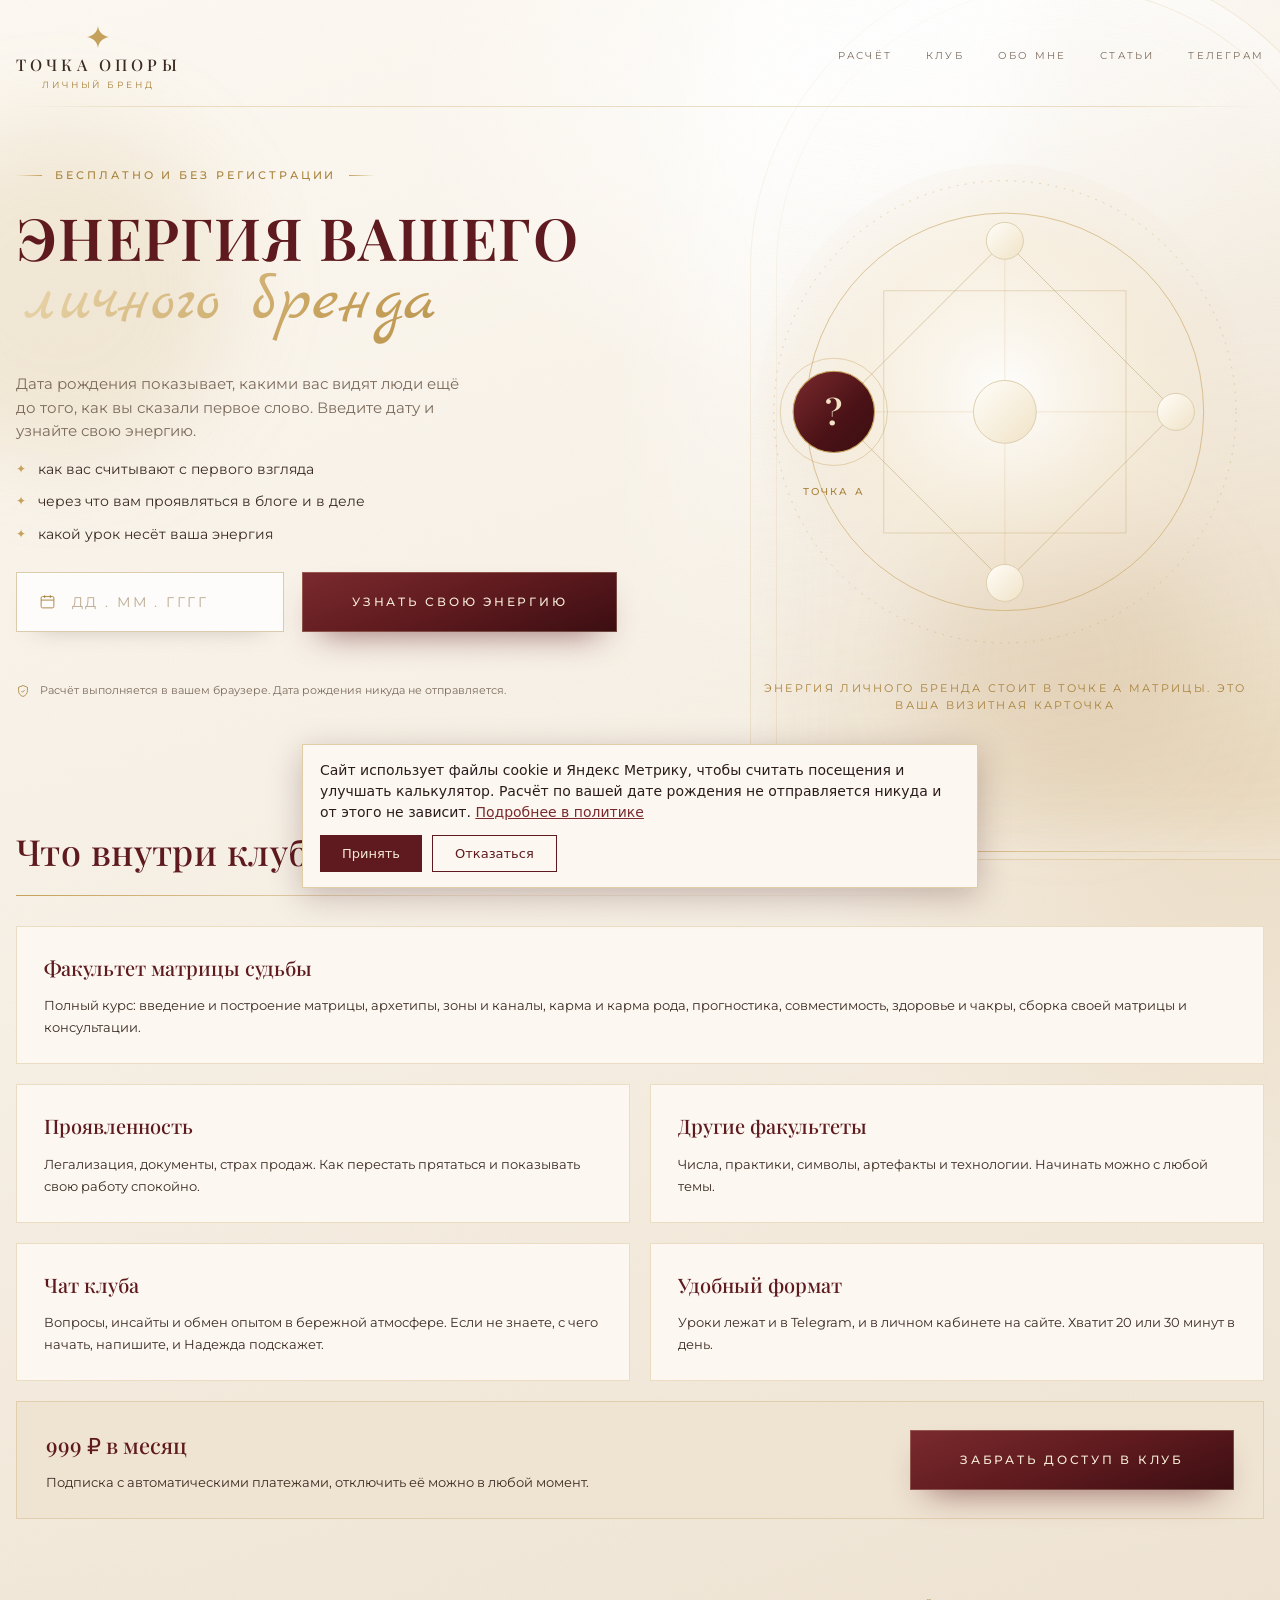
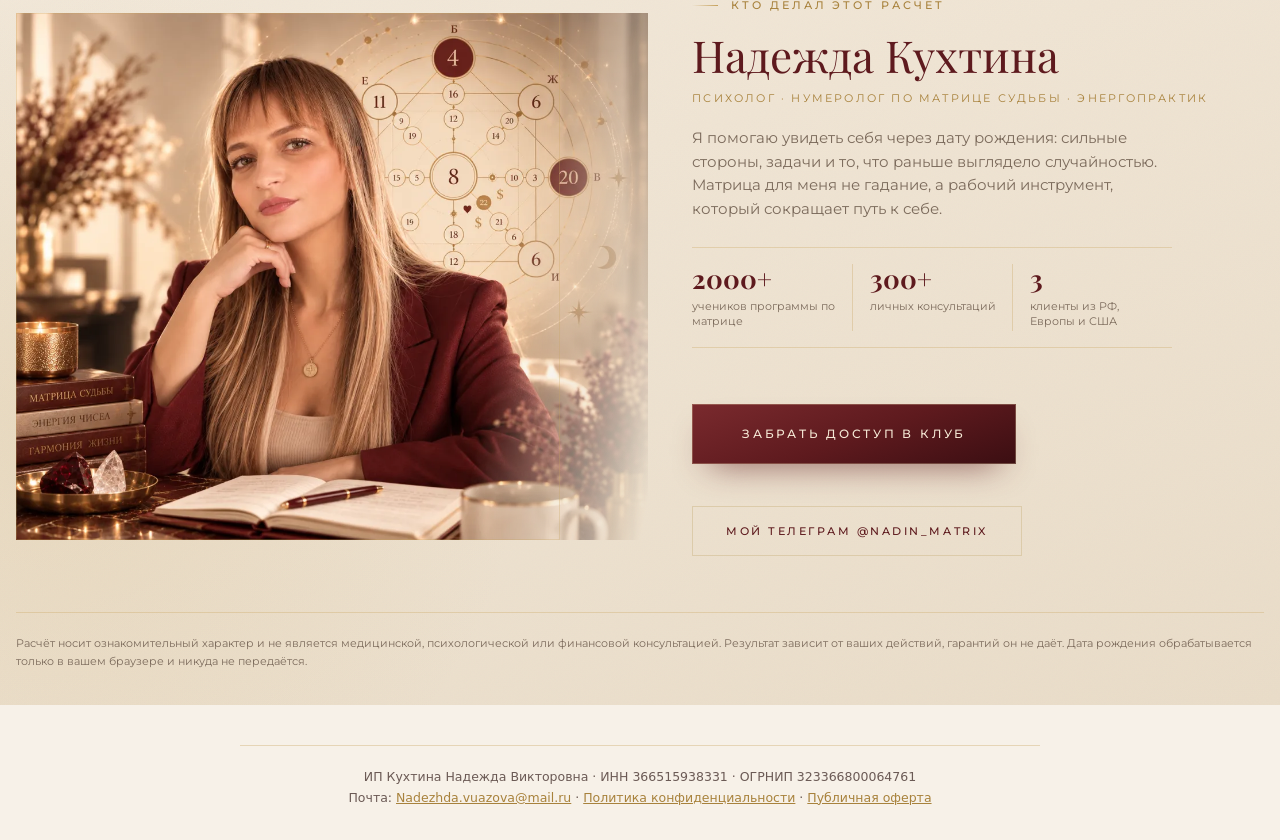
==== commit 75fe841f: "Cookie-баннер: Метрика только после согласия; политика описывает cookie и Метрику Co-Authored-By: Cl" ====
--- a/brend/index.html
+++ b/brend/index.html
@@ -2070,18 +2070,7 @@
 })();
 </script>
 
-<script>
-/* Яндекс.Метрика (счётчик 114234803). Грузится после полной загрузки страницы, чтобы не тормозить показ.
-   Вебвизор выключен: он записывает действия на странице, а мы обещаем, что дата рождения никуда не уходит */
-window.addEventListener('load',function(){
-  (function(m,e,t,r,i,k,a){m[i]=m[i]||function(){(m[i].a=m[i].a||[]).push(arguments)};m[i].l=1*new Date();
-  for(var j=0;j<document.scripts.length;j++){if(document.scripts[j].src===r){return;}}
-  k=e.createElement(t),a=e.getElementsByTagName(t)[0],k.async=1,k.src=r,a.parentNode.insertBefore(k,a)})
-  (window,document,'script','https://mc.yandex.ru/metrika/tag.js?id=114234803','ym');
-  ym(114234803,'init',{clickmap:true,trackLinks:true,accurateTrackBounce:true,webvisor:false});
-});
-</script>
-<noscript><div><img src="https://mc.yandex.ru/watch/114234803" style="position:absolute;left:-9999px;" alt=""></div></noscript>
+<script src="/cookie-consent.js" defer></script>
 <div style="max-width:760px;margin:40px auto 0;padding:20px 20px 32px;border-top:1px solid rgba(198,161,91,.35);font:12.5px/1.7 system-ui,sans-serif;color:#6B5A55;text-align:center">ИП Кухтина Надежда Викторовна · ИНН 366515938331 · ОГРНИП 323366800064761<br>Почта: <a href="mailto:Nadezhda.vuazova@mail.ru" style="color:#A8823C">Nadezhda.vuazova@mail.ru</a> · <a href="/politika.html" style="color:#A8823C">Политика конфиденциальности</a> · <a href="https://nadinmatrix.payform.ru/rest/school/getPublicOffer?offerId=87826" style="color:#A8823C" rel="noopener">Публичная оферта</a></div>
 </body>
 </html>
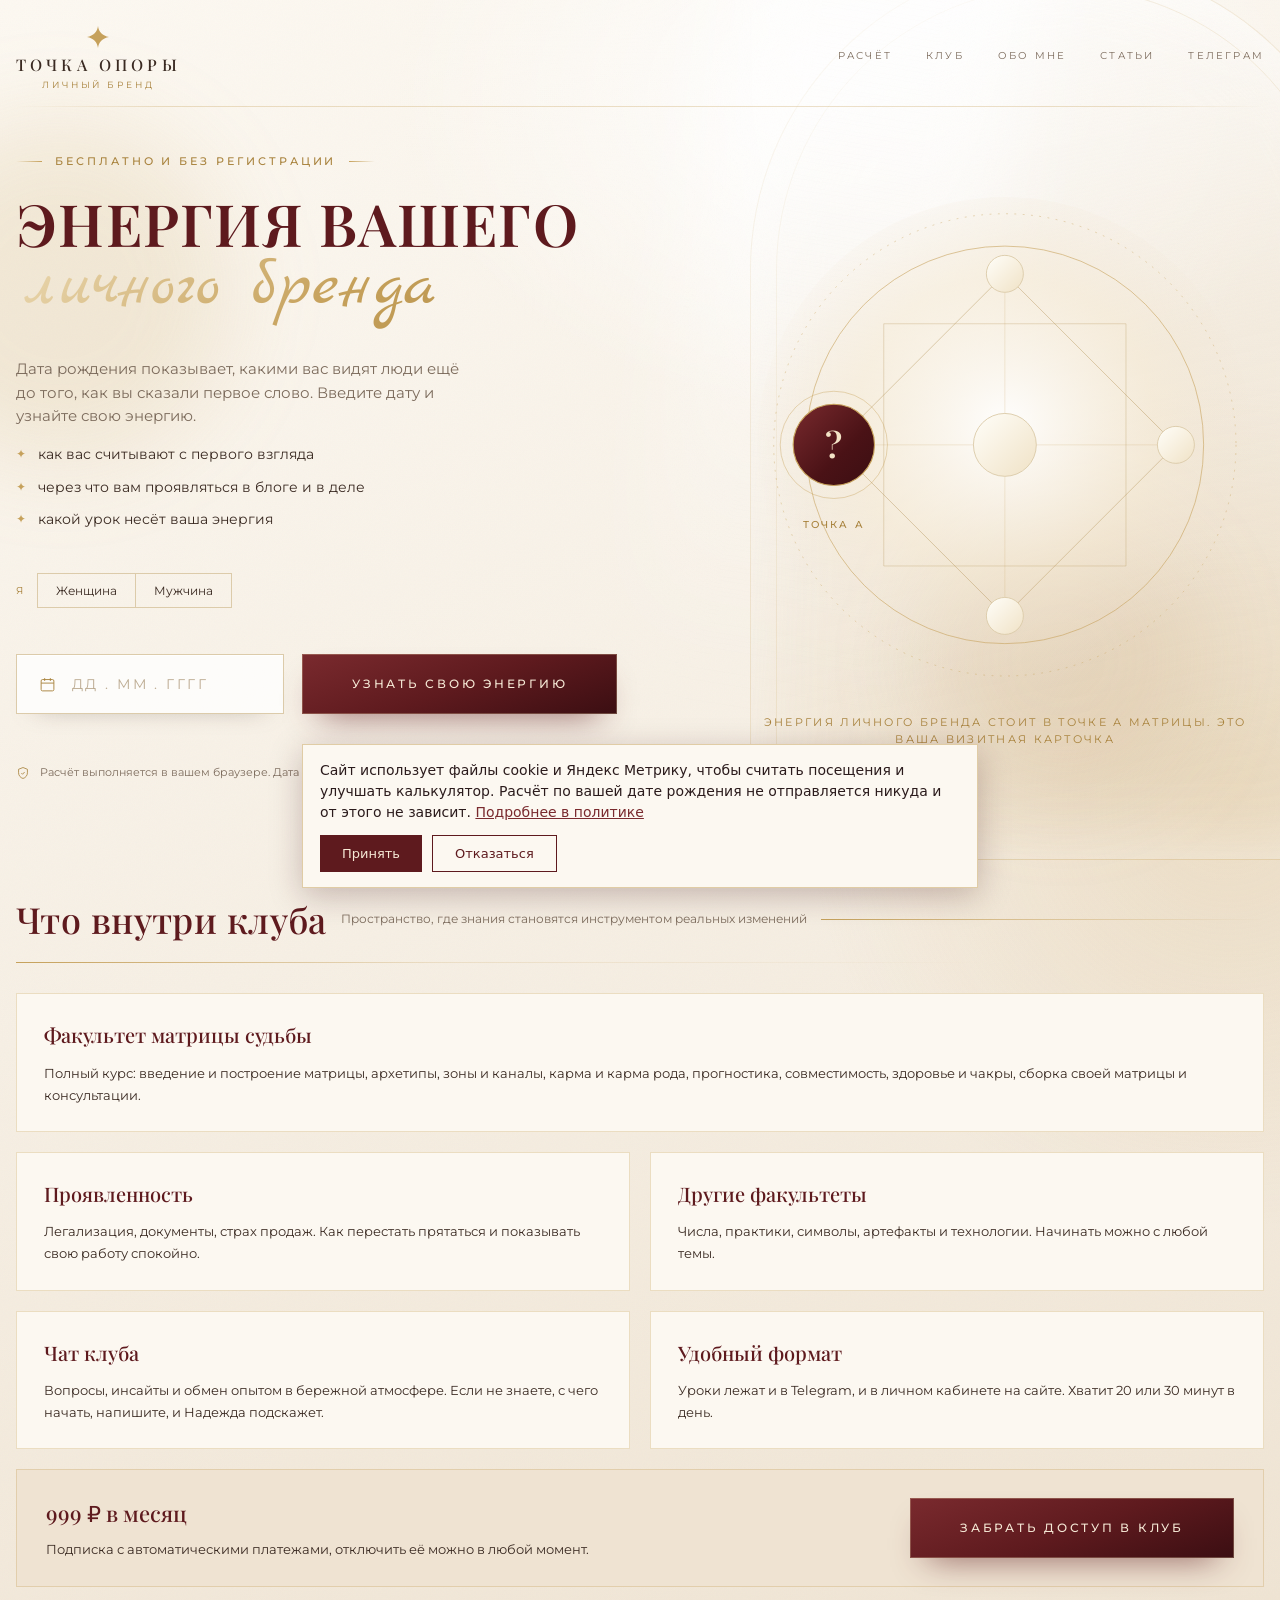
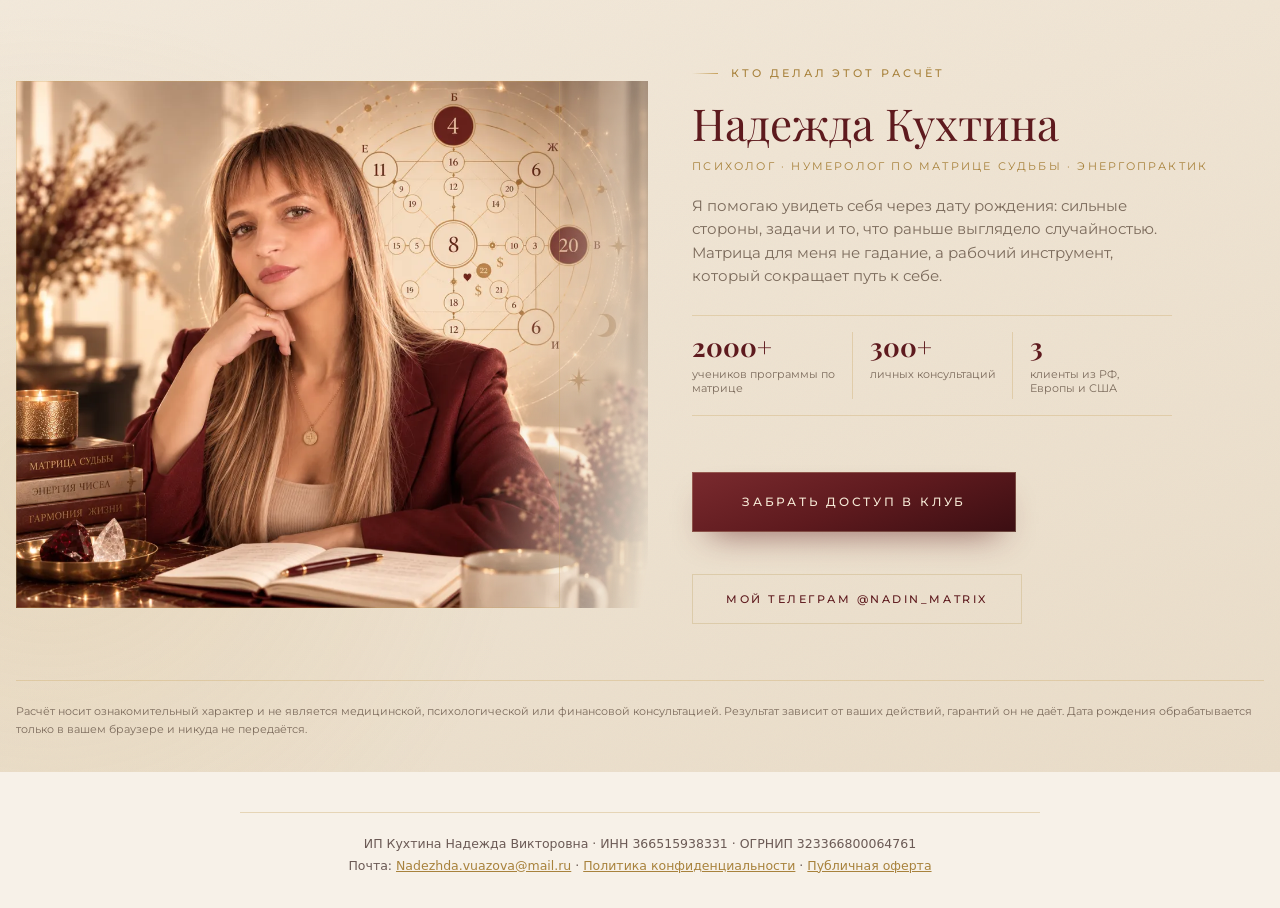
==== commit 303ffb01: "Выбор пола на странице Личного бренда Co-Authored-By: Claude Sonnet 5.5 <noreply@anthropic.com>" ====
--- a/brend/index.html
+++ b/brend/index.html
@@ -1,8 +1,8 @@
-<!DOCTYPE html>
-<html lang="ru">
-<head>
-<meta charset="utf-8">
-<meta name="viewport" content="width=device-width, initial-scale=1, viewport-fit=cover">
+<!DOCTYPE html>
+<html lang="ru">
+<head>
+<meta charset="utf-8">
+<meta name="viewport" content="width=device-width, initial-scale=1, viewport-fit=cover">
 <title>Энергия личного бренда</title>
 <meta name="claude:viewport-fit-sides" content="cover">
 <meta name="description" content="Бесплатный калькулятор личного бренда по дате рождения: как вас считывают люди с первого взгляда и как проявляться. Надежда Кухтина, матрица судьбы">
@@ -10,940 +10,940 @@
 <link rel="preconnect" href="https://fonts.gstatic.com" crossorigin>
 <link href="https://fonts.googleapis.com/css2?family=Playfair+Display:wght@400;500;600;700&family=Montserrat:wght@300;400;500;600&family=Marck+Script&display=swap&subset=cyrillic,cyrillic-ext,latin" rel="stylesheet">
 <style>
-/* ==== ТОЛЬКО ДЛЯ ПРЕДПРОСМОТРА. В Tilda этот блок не переносим ==== */
-html,body{margin:0;padding:0;}
-/* ================================================================= */
-
-/* ==== СТИЛИ. В Tilda это блоки 1 и 2 из 6, граница — на секции МАТРИЦА ==== */
-.matrix-app{
-  --mx-bg:#F8F3EA;
-  --mx-bg2:#EFE3D2;
-  --mx-card:#FCF8F1;
-  --mx-wine:#5E1A1E;
-  --mx-wine2:#7A2A2E;
-  --mx-wine-dk:#3B0E12;
-  --mx-gold:#C6A15B;
-  --mx-gold-dp:#A8823C;
-  --mx-gold-lt:#E7D3A8;
-  --mx-line:#DCCBAA;
-  --mx-hair:rgba(198,161,91,.32);
-  --mx-ink:#3A2A22;
-  --mx-ink2:#7C6B5C;
-  --mx-grad-gold:linear-gradient(135deg,#EBD9B2 0%,#C6A15B 46%,#A8823C 100%);
-  --mx-serif:'Playfair Display',Georgia,'Times New Roman',serif;
-  --mx-sans:'Montserrat',-apple-system,BlinkMacSystemFont,'Segoe UI',Roboto,sans-serif;
-  --mx-script:'Marck Script','Playfair Display',cursive;
-
-  position:relative;
-  overflow-x:hidden;
-  isolation:isolate;
-  background:
-    radial-gradient(760px 520px at 68% 4%,  rgba(255,255,255,.95) 0%, rgba(255,255,255,0) 62%),
-    radial-gradient(620px 620px at 96% 34%, rgba(214,183,131,.30) 0%, rgba(214,183,131,0) 68%),
-    radial-gradient(720px 720px at 4% 88%,  rgba(198,161,91,.16) 0%, rgba(198,161,91,0) 66%),
-    linear-gradient(163deg,#FCF8F1 0%,#F6EFE4 38%,#EFE4D3 72%,#E9DCC8 100%);
-  color:var(--mx-ink);
-  font-family:var(--mx-sans);
-  font-size:16px;
-  line-height:1.62;
-  -webkit-font-smoothing:antialiased;
-  text-rendering:optimizeLegibility;
-}
-.matrix-app *,.matrix-app *:before,.matrix-app *:after{box-sizing:border-box;}
-.matrix-app p{margin:0 0 14px;}
-.matrix-app h1,.matrix-app h2,.matrix-app h3{margin:0;font-weight:500;font-family:var(--mx-serif);}
-.matrix-app svg{max-width:100%;}
-
-/* ---------- фактура бумаги и световой слой ---------- */
-.matrix-app .mx-grain{
-  position:absolute;inset:0;z-index:0;pointer-events:none;opacity:.5;
-  background-image:url("data:image/svg+xml,%3Csvg xmlns='http://www.w3.org/2000/svg' width='180' height='180'%3E%3Cfilter id='n'%3E%3CfeTurbulence type='fractalNoise' baseFrequency='.85' numOctaves='3'/%3E%3C/filter%3E%3Crect width='180' height='180' filter='url(%23n)' opacity='.05'/%3E%3C/svg%3E");
-}
-.matrix-app .mx-decor{position:absolute;inset:0;z-index:0;pointer-events:none;overflow:hidden;}
-.matrix-app .mx-arch{
-  position:absolute;top:-40px;right:-90px;width:620px;height:900px;
-  border-radius:310px 310px 24px 24px;
-  background:linear-gradient(168deg,rgba(255,255,255,.72),rgba(233,220,200,.30) 46%,rgba(214,183,131,.16));
-  box-shadow:inset 0 0 0 1px rgba(198,161,91,.20), inset 0 0 90px rgba(255,255,255,.55);
-  filter:blur(.4px);
-}
-.matrix-app .mx-arch:after{
-  content:"";position:absolute;inset:26px 26px 0;border-radius:284px 284px 18px 18px;
-  border:1px solid rgba(198,161,91,.16);
-}
-.matrix-app .mx-beam{
-  position:absolute;top:-120px;left:52%;width:300px;height:1100px;transform:rotate(9deg);
-  background:linear-gradient(180deg,rgba(255,255,255,.85),rgba(255,255,255,0) 72%);
-  filter:blur(38px);
-}
-.matrix-app .mx-orb{position:absolute;border-radius:50%;filter:blur(46px);}
-.matrix-app .mx-orb-1{width:340px;height:340px;top:120px;left:-110px;background:rgba(198,161,91,.16);}
-.matrix-app .mx-orb-2{width:280px;height:280px;top:520px;right:6%;background:rgba(180,140,90,.14);}
-
-/* ---------- звёздочки-искры ---------- */
-.matrix-app .mx-spark{position:absolute;color:var(--mx-gold);opacity:.5;line-height:0;}
-.matrix-app .mx-spark svg{display:block;}
-.matrix-app .mx-s1{top:120px;left:47%;width:16px;opacity:.55;}
-.matrix-app .mx-s2{top:352px;left:41.5%;width:11px;opacity:.45;}
-.matrix-app .mx-s3{top:560px;left:46%;width:14px;opacity:.4;}
-.matrix-app .mx-s4{top:186px;left:12%;width:10px;opacity:.35;}
-
-.matrix-app .mx-wrap{max-width:1300px;margin:0 auto;padding:0 30px;position:relative;z-index:2;}
-
-/* ---------- служебные ---------- */
-.matrix-app .mx-eyebrow{
-  font-size:10.5px;letter-spacing:.28em;text-transform:uppercase;color:var(--mx-gold-dp);
-  font-weight:500;display:flex;align-items:center;gap:13px;
-}
-.matrix-app .mx-eyebrow:before,.matrix-app .mx-eyebrow:after{
-  content:"";height:1px;width:26px;flex-shrink:0;
-  background:linear-gradient(90deg,rgba(198,161,91,0),var(--mx-gold));
-}
-.matrix-app .mx-eyebrow:after{background:linear-gradient(90deg,var(--mx-gold),rgba(198,161,91,0));}
-.matrix-app .mx-eyebrow.mx-solo:after{display:none;}
-.matrix-app .mx-star{width:12px;height:12px;fill:var(--mx-gold);flex-shrink:0;}
-
-/* ---------- шапка ---------- */
-.matrix-app .mx-top{
-  display:flex;align-items:center;justify-content:space-between;gap:24px;
-  padding:26px 0 16px;position:relative;
-}
-.matrix-app .mx-top:after{
-  content:"";position:absolute;left:0;right:0;bottom:0;height:1px;
-  background:linear-gradient(90deg,rgba(198,161,91,0),var(--mx-hair) 12%,var(--mx-hair) 88%,rgba(198,161,91,0));
-}
-.matrix-app .mx-logo{text-align:center;line-height:1.25;}
-.matrix-app .mx-logo svg{width:22px;height:22px;fill:var(--mx-gold);margin-bottom:2px;}
-.matrix-app .mx-logo-name{
-  font-family:var(--mx-serif);font-size:16px;letter-spacing:.26em;color:var(--mx-ink);
-  text-transform:uppercase;font-weight:500;
-}
-.matrix-app .mx-logo-sub{font-size:8.5px;letter-spacing:.34em;color:var(--mx-gold-dp);text-transform:uppercase;margin-top:5px;}
-.matrix-app .mx-nav{display:flex;gap:34px;flex-wrap:wrap;}
-.matrix-app .mx-nav a{
-  font-size:10px;letter-spacing:.22em;text-transform:uppercase;color:var(--mx-ink2);
-  text-decoration:none;position:relative;padding-bottom:5px;transition:color .3s;
-}
-.matrix-app .mx-nav a:after{
-  content:"";position:absolute;left:50%;right:50%;bottom:0;height:1px;
-  background:var(--mx-gold);transition:left .3s,right .3s;
-}
-.matrix-app .mx-nav a:hover{color:var(--mx-wine);}
-.matrix-app .mx-nav a:hover:after{left:0;right:0;}
-
-/* ---------- вертикальная надпись слева ---------- */
-.matrix-app .mx-rail{
-  position:absolute;left:12px;top:210px;z-index:3;
-  display:flex;flex-direction:column;align-items:center;gap:26px;
-}
-.matrix-app .mx-rail b{
-  writing-mode:vertical-rl;transform:rotate(180deg);font-weight:400;
-  font-size:9px;letter-spacing:.44em;text-transform:uppercase;color:var(--mx-gold-dp);opacity:.85;
-}
-.matrix-app .mx-rail em{
-  width:34px;height:34px;border-radius:50%;border:1px solid var(--mx-hair);
-  display:flex;align-items:center;justify-content:center;font-style:normal;
-  font-family:var(--mx-serif);font-size:11px;color:var(--mx-gold-dp);
-}
-
-/* ---------- первый экран ---------- */
-.matrix-app .mx-hero{display:grid;grid-template-columns:1.14fr .86fr;gap:44px;align-items:center;padding:46px 0 30px;}
-.matrix-app .mx-h1{
-  font-size:clamp(38px,4.55vw,64px);line-height:1;letter-spacing:.022em;text-transform:uppercase;
-  color:var(--mx-wine);font-weight:600;margin:24px 0 0;
-}
-.matrix-app .mx-h1-script{
-  display:block;font-family:var(--mx-script);font-size:clamp(42px,5.2vw,74px);
-  text-transform:none;letter-spacing:0;font-weight:400;line-height:1.14;
-  /* background-clip:text красит только внутри блока, поэтому под хвостики
-     у, ц, б нужен запас снизу — иначе они обрезаются */
-  padding:.05em .12em .5em 0;
-  margin:-.08em 0 -.46em .06em;
-  background:var(--mx-grad-gold);-webkit-background-clip:text;background-clip:text;color:transparent;
-}
-.matrix-app .mx-lead{max-width:452px;font-size:14.5px;color:var(--mx-ink2);margin-top:30px;}
-.matrix-app .mx-tabs{display:inline-flex;margin-top:28px;}
-.matrix-app .mx-tab{
-  appearance:none;border:0;cursor:pointer;background:transparent;
-  font-family:var(--mx-sans);font-size:10.5px;letter-spacing:.2em;text-transform:uppercase;
-  color:var(--mx-ink2);padding:13px 26px;position:relative;transition:color .3s;
-  box-shadow:inset 0 0 0 1px var(--mx-line);
-}
-.matrix-app .mx-tab + .mx-tab{margin-left:-1px;}
-.matrix-app .mx-tab:hover{color:var(--mx-ink);}
-.matrix-app .mx-tab.is-on{
-  color:#F6E9D6 !important;
-  background:linear-gradient(160deg,var(--mx-wine2),var(--mx-wine) 55%,var(--mx-wine-dk));
-  box-shadow:inset 0 0 0 1px rgba(231,211,168,.35), 0 10px 22px -14px rgba(94,26,30,.8);
-  z-index:1;
-}
-.matrix-app .mx-form{display:flex;gap:18px;flex-wrap:wrap;margin-top:22px;align-items:flex-end;}
-.matrix-app .mx-fieldwrap{display:flex;flex-direction:column;gap:9px;}
-.matrix-app .mx-fcap{font-size:9.5px;letter-spacing:.2em;text-transform:uppercase;color:var(--mx-gold-dp);display:none;}
-.matrix-app.is-pair .mx-fcap{display:block;}
-.matrix-app .mx-wrap2{display:none;}
-.matrix-app.is-pair .mx-wrap2{display:flex;}
-.matrix-app.is-pair .mx-hide-pair{display:none;}
-.matrix-app .mx-field{
-  position:relative;background:rgba(255,255,255,.78);border:1px solid var(--mx-line);
-  display:flex;align-items:center;gap:14px;padding:0 22px;min-width:252px;height:60px;
-  box-shadow:inset 0 1px 0 rgba(255,255,255,.9), 0 12px 26px -22px rgba(58,42,34,.5);
-  transition:border-color .3s,box-shadow .3s;
-}
-.matrix-app .mx-field:focus-within{
-  border-color:var(--mx-gold);
-  box-shadow:inset 0 1px 0 rgba(255,255,255,.9), 0 0 0 3px rgba(198,161,91,.14);
-}
-.matrix-app .mx-field svg{width:17px;height:17px;fill:none;stroke:var(--mx-gold-dp);stroke-width:1.3;flex-shrink:0;}
-.matrix-app .mx-field input{
-  border:0;background:transparent;outline:none;width:100%;height:100%;
-  font-family:var(--mx-sans);font-size:13.5px;letter-spacing:.18em;color:var(--mx-ink);
-}
-.matrix-app .mx-field input::placeholder{color:#BCAB92;letter-spacing:.18em;}
-.matrix-app .mx-btn{
-  position:relative;overflow:hidden;
-  display:inline-flex;align-items:center;justify-content:center;height:60px;padding:0 50px;
-  background:linear-gradient(160deg,var(--mx-wine2),var(--mx-wine) 52%,var(--mx-wine-dk));
-  color:#F6E9D6 !important;border:0;cursor:pointer;
-  font-family:var(--mx-sans);font-size:11.5px;font-weight:500;letter-spacing:.24em;text-transform:uppercase;
-  text-decoration:none;transition:box-shadow .35s,transform .35s;
-  box-shadow:0 16px 34px -18px rgba(94,26,30,.8), inset 0 0 0 1px rgba(231,211,168,.28);
-}
-.matrix-app .mx-btn:before{
-  content:"";position:absolute;top:0;left:-120%;width:60%;height:100%;
-  background:linear-gradient(100deg,rgba(255,255,255,0),rgba(255,235,200,.24),rgba(255,255,255,0));
-  transition:left .75s ease;
-}
-.matrix-app .mx-btn:hover{box-shadow:0 20px 40px -18px rgba(94,26,30,.9), inset 0 0 0 1px rgba(231,211,168,.5);}
-.matrix-app .mx-btn:hover:before{left:130%;}
-.matrix-app .mx-btn-ghost{
-  background:transparent;color:var(--mx-wine) !important;height:50px;padding:0 34px;font-size:10.5px;
-  box-shadow:inset 0 0 0 1px var(--mx-line);
-}
-.matrix-app .mx-btn-ghost:hover{box-shadow:inset 0 0 0 1px var(--mx-gold);background:rgba(198,161,91,.09);}
-.matrix-app .mx-safe{display:flex;align-items:center;gap:10px;margin-top:20px;font-size:11px;color:var(--mx-ink2);}
-.matrix-app .mx-safe svg{width:14px;height:14px;fill:none;stroke:var(--mx-gold-dp);stroke-width:1.4;flex-shrink:0;}
-.matrix-app .mx-err{color:#9A2B2B;font-size:12px;margin-top:14px;min-height:16px;}
-
-.matrix-app .mx-motto{text-align:center;margin:18px 0 38px;position:relative;z-index:2;}
-.matrix-app .mx-motto b{
-  display:block;font-weight:500;font-size:11.5px;letter-spacing:.28em;text-transform:uppercase;
-  color:var(--mx-gold-dp);
-}
-.matrix-app .mx-motto em{
-  display:block;font-family:var(--mx-script);font-style:normal;font-size:30px;color:var(--mx-wine);margin-top:12px;
-}
-
-/* ---------- герой: карточка энергии ---------- */
-.matrix-app .mx-hero-art{position:relative;}
-.matrix-app .mx-energy-card{
-  position:relative;z-index:4;max-width:344px;margin:-56px 0 0 auto;
-  background:var(--mx-card);padding:26px 28px 24px;
-  border:1px solid var(--mx-line);
-  box-shadow:0 30px 60px -34px rgba(94,26,30,.38), inset 0 0 0 1px rgba(255,255,255,.7);
-}
-.matrix-app .mx-energy-card:before{
-  content:"";position:absolute;inset:6px;border:1px solid rgba(198,161,91,.22);pointer-events:none;
-}
-.matrix-app .mx-seal{
-  position:absolute;top:-24px;right:22px;width:56px;height:56px;border-radius:50%;
-  background:var(--mx-grad-gold);display:flex;align-items:center;justify-content:center;
-  box-shadow:0 12px 24px -12px rgba(120,90,40,.7), inset 0 1px 2px rgba(255,255,255,.6);
-}
-.matrix-app .mx-seal svg{width:22px;height:22px;fill:#FBF4E6;}
-.matrix-app .mx-energy-card .mx-eyebrow{margin-bottom:16px;}
-.matrix-app .mx-energy-num{
-  font-family:var(--mx-serif);color:var(--mx-wine);
-  display:flex;align-items:baseline;gap:11px;flex-wrap:wrap;line-height:1.15;
-}
-.matrix-app .mx-energy-num b{font-size:34px;font-weight:600;letter-spacing:.04em;}
-.matrix-app .mx-energy-num b:after{content:"·";margin-left:11px;color:var(--mx-gold);font-weight:400;}
-.matrix-app .mx-energy-num span{font-size:23px;font-weight:500;}
-.matrix-app .mx-energy-txt{font-size:13px;color:var(--mx-ink2);margin-top:9px;}
-.matrix-app .mx-energy-link{
-  display:flex;align-items:center;justify-content:space-between;gap:10px;
-  margin-top:18px;padding-top:14px;border-top:1px solid var(--mx-hair);
-  font-size:10px;letter-spacing:.22em;text-transform:uppercase;
-  color:var(--mx-gold-dp) !important;text-decoration:none;
-}
-.matrix-app .mx-energy-link:hover{color:var(--mx-wine) !important;}
-
-/* ---------- лента преимуществ ---------- */
-.matrix-app .mx-feats{
-  display:grid;grid-template-columns:repeat(5,1fr);gap:0;position:relative;z-index:2;
-  border-top:1px solid var(--mx-hair);
-}
-.matrix-app .mx-feat{padding:30px 24px 26px;position:relative;}
-.matrix-app .mx-feat + .mx-feat:before{
-  content:"";position:absolute;left:0;top:22px;bottom:22px;width:1px;
-  background:linear-gradient(180deg,rgba(198,161,91,0),var(--mx-hair) 25%,var(--mx-hair) 75%,rgba(198,161,91,0));
-}
-.matrix-app .mx-feat-ic{height:34px;margin-bottom:15px;}
-.matrix-app .mx-feat-ic svg{width:30px;height:30px;fill:none;stroke:var(--mx-gold);stroke-width:1.1;stroke-linecap:round;stroke-linejoin:round;}
-.matrix-app .mx-feat-t{font-size:10.5px;letter-spacing:.19em;text-transform:uppercase;font-weight:600;color:var(--mx-ink);line-height:1.6;}
-.matrix-app .mx-feat-d{font-size:11.5px;color:var(--mx-ink2);margin-top:10px;line-height:1.55;}
-
-/* ---------- секции результата ---------- */
-.matrix-app .mx-result{display:none;padding:10px 0 64px;position:relative;z-index:2;}
-.matrix-app .mx-result.is-on{display:block;}
-@keyframes mxFade{from{opacity:0;transform:translateY(14px)}to{opacity:1;transform:none}}
-
-/* ---------- анимация ----------
-   Только прозрачность и трансформации: их браузер считает на видеокарте,
-   поэтому на телефоне не тормозит даже на 64 бусинах соляра. */
-@keyframes mxDraw{ to{ stroke-dashoffset:0; } }
-@keyframes mxPop{
-  from{ opacity:0; transform:translate(-50%,-50%) scale(.55); }
-  to  { opacity:1; transform:translate(-50%,-50%) scale(1); }
-}
-@keyframes mxRing{ from{ opacity:0; transform:scale(.93) rotate(-7deg); } to{ opacity:1; transform:none; } }
-@keyframes mxUp{ from{ opacity:0; transform:translateY(16px); } to{ opacity:1; transform:none; } }
-/* Отдельный кадр для подписей: они центрируются сдвигом на половину своего
-   размера, и обычный mxUp в конце обнулял бы этот сдвиг — подписи уезжали. */
-@keyframes mxUpC{
-  from{ opacity:0; transform:translate(-50%,calc(-50% + 14px)); }
-  to  { opacity:1; transform:translate(-50%,-50%); }
-}
-@keyframes mxBreath{ 0%,100%{ opacity:.5; } 50%{ opacity:1; } }
-
-/* диаграмма собирается: сначала прорисовываются золотые линии */
-.matrix-app .mx-matrix.is-anim svg .mx-draw{
-  stroke-dasharray:1500; stroke-dashoffset:1500;
-  animation:mxDraw .85s cubic-bezier(.55,.1,.3,1) forwards;
-}
-.matrix-app .mx-matrix.is-anim svg .mx-draw-2{ animation-delay:.14s; }
-.matrix-app .mx-matrix.is-anim svg .mx-draw-3{ animation-delay:.28s; animation-duration:.6s; }
-/* затем круги волной от центра наружу, задержка у каждого своя */
-.matrix-app .mx-matrix.is-anim .mx-node{
-  opacity:0; animation:mxPop .5s cubic-bezier(.2,.9,.3,1.2) var(--mx-d,.4s) forwards;
-}
-/* и в конце цифры, буквы и значки */
-.matrix-app .mx-matrix.is-anim svg text{ opacity:0; animation:mxUp .5s ease .74s forwards; }
-.matrix-app .mx-matrix.is-anim .mx-ltr,
-.matrix-app .mx-matrix.is-anim .mx-glyph{ opacity:0; animation:mxUpC .5s ease .74s forwards; }
-
-/* кольцо соляра раскрывается вместе с остальной диаграммой */
-.matrix-app .mx-matrix.is-anim svg .mx-ring-g{
-  transform-box:view-box; transform-origin:300px 300px;
-  animation:mxRing .7s cubic-bezier(.2,.8,.3,1) both;
-}
-
-/* секции результата проявляются при прокрутке; класс ставит скрипт,
-   поэтому без него страница остаётся видимой */
-.matrix-app.has-reveal .mx-result .mx-sec{ opacity:0; }
-.matrix-app.has-reveal .mx-result .mx-sec.is-in{ animation:mxUp .6s ease forwards; }
-
-/* мягкое дыхание свечения вокруг центра */
-.matrix-app .mx-matrix-outer:before{ animation:mxBreath 7s ease-in-out infinite; }
-.matrix-app .mx-sec{margin-top:62px;}
-.matrix-app .mx-sec-h{display:flex;align-items:center;gap:14px;flex-wrap:wrap;margin-bottom:14px;}
-.matrix-app .mx-sec-h h2{font-size:clamp(25px,3.1vw,36px);color:var(--mx-wine);letter-spacing:.012em;}
-.matrix-app .mx-sec-h .mx-sec-note{font-size:12px;color:var(--mx-ink2);}
-.matrix-app .mx-rule{
-  height:1px;margin-bottom:30px;
-  background:linear-gradient(90deg,var(--mx-gold),rgba(198,161,91,.22) 34%,rgba(198,161,91,0) 78%);
-}
-
-/* паспорт расчёта */
-.matrix-app .mx-passport{
-  position:relative;background:var(--mx-card);border:1px solid var(--mx-line);padding:30px 34px;
-  display:grid;grid-template-columns:repeat(auto-fit,minmax(214px,1fr));gap:24px 34px;
-  box-shadow:0 26px 54px -40px rgba(58,42,34,.5);
-}
-.matrix-app .mx-passport:before{content:"";position:absolute;inset:6px;border:1px solid rgba(198,161,91,.18);pointer-events:none;}
-.matrix-app .mx-main-energy{
-  position:relative;display:flex;align-items:center;gap:32px;flex-wrap:wrap;
-  background:var(--mx-card);border:1px solid var(--mx-line);padding:32px 36px;
-  box-shadow:0 26px 54px -40px rgba(58,42,34,.5);
-}
-.matrix-app .mx-main-energy:before{content:"";position:absolute;inset:6px;border:1px solid rgba(198,161,91,.18);pointer-events:none;}
-.matrix-app .mx-me-disc{
-  width:104px;height:104px;border-radius:50%;flex-shrink:0;
-  display:flex;align-items:center;justify-content:center;
-  font-family:var(--mx-serif);font-size:40px;font-weight:600;color:var(--mx-wine);
-  background:radial-gradient(circle at 34% 28%,#FFFEFA,#F6EAD2 58%,#E4CB9B 100%);
-  box-shadow:inset 0 0 0 1px var(--mx-gold), 0 0 0 5px rgba(255,255,255,.6),
-             0 0 0 6.5px rgba(198,161,91,.4), 0 16px 34px -16px rgba(120,90,40,.6);
-}
-.matrix-app .mx-me-body{flex:1 1 260px;min-width:0;}
-.matrix-app .mx-me-name{font-family:var(--mx-serif);font-size:clamp(24px,3vw,32px);color:var(--mx-wine);margin-top:11px;}
-.matrix-app .mx-me-txt{font-size:14px;color:var(--mx-ink2);margin-top:10px;max-width:520px;}
-.matrix-app .mx-me-boost{
-  margin-top:14px;padding-top:13px;border-top:1px solid var(--mx-hair);
-  font-size:13px;color:var(--mx-ink2);max-width:560px;
-}
-.matrix-app .mx-me-boost b{
-  display:block;font-size:9.5px;letter-spacing:.21em;text-transform:uppercase;
-  color:var(--mx-gold-dp);font-weight:600;margin-bottom:6px;
-}
-.matrix-app .mx-two{display:grid;grid-template-columns:repeat(2,1fr);gap:26px;margin-top:26px;}
-.matrix-app .mx-card{
-  position:relative;background:var(--mx-card);border:1px solid var(--mx-line);padding:26px 28px;
-  box-shadow:0 24px 50px -42px rgba(58,42,34,.55);
-}
-.matrix-app .mx-card:before{content:"";position:absolute;inset:6px;border:1px solid rgba(198,161,91,.16);pointer-events:none;}
-.matrix-app .mx-card-cap{font-size:9.5px;letter-spacing:.21em;text-transform:uppercase;color:var(--mx-gold-dp);}
-.matrix-app .mx-card-h{display:flex;align-items:baseline;gap:12px;flex-wrap:wrap;margin-top:13px;}
-.matrix-app .mx-card-num{font-family:var(--mx-serif);font-size:33px;font-weight:600;color:var(--mx-wine);line-height:1;}
-.matrix-app .mx-card-name{font-family:var(--mx-serif);font-size:21px;color:var(--mx-wine);}
-.matrix-app .mx-card-txt{font-size:13.5px;color:var(--mx-ink2);margin-top:11px;}
-.matrix-app .mx-yr{display:grid;grid-template-columns:repeat(3,1fr);gap:0;margin-top:16px;
-  border-top:1px solid var(--mx-hair);}
-.matrix-app .mx-yr div{padding:15px 12px 0 0;position:relative;}
-.matrix-app .mx-yr div + div{padding-left:14px;}
-.matrix-app .mx-yr div + div:before{content:"";position:absolute;left:0;top:15px;bottom:4px;width:1px;background:var(--mx-hair);}
-.matrix-app .mx-yr b{display:block;font-family:var(--mx-serif);font-size:27px;color:var(--mx-wine);line-height:1;
-  font-variant-numeric:tabular-nums;}
-.matrix-app .mx-yr i{display:block;font-style:normal;font-family:var(--mx-serif);font-size:14px;color:var(--mx-ink);margin-top:6px;}
-.matrix-app .mx-yr span{display:block;font-size:9.5px;letter-spacing:.17em;text-transform:uppercase;color:var(--mx-gold-dp);margin-top:7px;}
-.matrix-app .mx-card-w{
-  margin-top:14px;padding-top:13px;border-top:1px solid var(--mx-hair);
-  font-size:12.5px;color:var(--mx-ink2);
-}
-.matrix-app .mx-card-w b{
-  display:block;font-size:9.5px;letter-spacing:.21em;text-transform:uppercase;
-  color:var(--mx-gold-dp);font-weight:600;margin-bottom:6px;
-}
-.matrix-app .mx-card-note{
-  display:inline-block;margin-top:13px;font-size:9.5px;letter-spacing:.18em;text-transform:uppercase;
-  color:var(--mx-gold-dp);border:1px solid var(--mx-hair);padding:5px 12px;
-}
-.matrix-app .mx-pp-k{font-size:9.5px;letter-spacing:.21em;text-transform:uppercase;color:var(--mx-gold-dp);}
-.matrix-app .mx-pp-v{font-family:var(--mx-serif);font-size:20px;color:var(--mx-ink);margin-top:6px;}
-.matrix-app .mx-pp-v small{font-family:var(--mx-sans);font-size:12px;color:var(--mx-ink2);letter-spacing:.04em;}
-
-/* ---------- премиальные акценты ----------
-   Всё держится на прозрачности, тенях и псевдоэлементах. Сами узлы
-   диаграммы не трогаем: у них центрирующий сдвиг translate(-50%,-50%),
-   и любая анимация самого узла его обнулит — круги разъедутся. */
-
-/* золотая искра один раз пробегает по главным энергиям, когда они проявились */
-@keyframes mxSheen{
-  0%  { opacity:0; transform:translate(-115%,-115%); }
-  14% { opacity:1; }
-  72% { opacity:0; transform:translate(115%,115%); }
-  100%{ opacity:0; transform:translate(115%,115%); }
-}
-.matrix-app .mx-n-c,.matrix-app .mx-n-o,.matrix-app .mx-n-k{ overflow:hidden; }
-.matrix-app .mx-matrix.is-anim .mx-n-c:after,
-.matrix-app .mx-matrix.is-anim .mx-n-o:after,
-.matrix-app .mx-matrix.is-anim .mx-n-k:after{
-  content:"";position:absolute;inset:-55%;pointer-events:none;opacity:0;
-  background:linear-gradient(104deg,rgba(255,255,255,0) 40%,rgba(255,243,214,.55) 50%,rgba(255,255,255,0) 60%);
-  animation:mxSheen 1.6s ease-out 1.02s both;
-}
-.matrix-app .mx-matrix.is-anim .mx-n-c:after{ animation-delay:.92s; }
-.matrix-app .mx-matrix.is-anim .mx-n-k:after{ animation-delay:1.14s; }
-
-/* очень медленный золотой ореол вокруг центра: два светлых сгустка
-   обходят круг за три четверти минуты, глаз ловит движение не сразу */
-@keyframes mxHalo{ to{ transform:translate(-50%,-50%) rotate(360deg); } }
-.matrix-app .mx-matrix-outer:after{
-  content:"";position:absolute;left:50%;top:50%;z-index:0;pointer-events:none;
-  width:min(640px,68%);aspect-ratio:1;border-radius:50%;
-  transform:translate(-50%,-50%);
-  background:conic-gradient(from 0deg,
-    rgba(198,161,91,0) 0deg,rgba(198,161,91,.16) 44deg,rgba(198,161,91,0) 104deg,
-    rgba(198,161,91,0) 186deg,rgba(198,161,91,.11) 230deg,rgba(198,161,91,0) 292deg);
-  -webkit-mask:radial-gradient(circle,transparent 57%,#000 60%,#000 71%,transparent 74%);
-          mask:radial-gradient(circle,transparent 57%,#000 60%,#000 71%,transparent 74%);
-  animation:mxHalo 46s linear infinite;
-}
-
-/* золотая черта у заголовка секции прочерчивается слева направо */
-@keyframes mxRule{ from{ transform:scaleX(0); } to{ transform:scaleX(1); } }
-.matrix-app .mx-sec-h:after{
-  /* basis 0 и min-width 0: если заголовок с подписью занял всю строку,
-     черта просто сожмётся в ноль и не уедет на отдельную строку */
-  content:"";flex:1 1 0;min-width:0;height:1px;transform-origin:left center;
-  background:linear-gradient(90deg,var(--mx-gold),rgba(198,161,91,0));
-}
-.matrix-app.has-reveal .mx-result .mx-sec.is-in .mx-sec-h:after{
-  animation:mxRule 1.15s cubic-bezier(.2,.8,.3,1) .12s both;
-}
-
-/* строки карты здоровья выходят каскадом сверху вниз */
-@keyframes mxRow{ from{ opacity:0; transform:translateY(9px); } to{ opacity:1; transform:none; } }
-.matrix-app.has-reveal .mx-sec.is-in #mxHealth tbody tr{ opacity:0; animation:mxRow .5s ease both; }
-.matrix-app.has-reveal .mx-sec.is-in #mxHealth tbody tr:nth-child(1){ animation-delay:.10s; }
-.matrix-app.has-reveal .mx-sec.is-in #mxHealth tbody tr:nth-child(2){ animation-delay:.17s; }
-.matrix-app.has-reveal .mx-sec.is-in #mxHealth tbody tr:nth-child(3){ animation-delay:.24s; }
-.matrix-app.has-reveal .mx-sec.is-in #mxHealth tbody tr:nth-child(4){ animation-delay:.31s; }
-.matrix-app.has-reveal .mx-sec.is-in #mxHealth tbody tr:nth-child(5){ animation-delay:.38s; }
-.matrix-app.has-reveal .mx-sec.is-in #mxHealth tbody tr:nth-child(6){ animation-delay:.45s; }
-.matrix-app.has-reveal .mx-sec.is-in #mxHealth tbody tr:nth-child(7){ animation-delay:.52s; }
-.matrix-app.has-reveal .mx-sec.is-in #mxHealth tbody tr:nth-child(n+8){ animation-delay:.59s; }
-
-/* карточки чуть приподнимаются под курсором; на телефоне наведения нет,
-   поэтому правило закрыто условием hover */
-.matrix-app .mx-card,
-.matrix-app .mx-purp-cell,
-.matrix-app .mx-feat{ transition:transform .5s cubic-bezier(.2,.75,.3,1),box-shadow .5s ease; }
-@media (hover:hover){
-  .matrix-app .mx-card:hover,
-  .matrix-app .mx-purp-cell:hover{
-    transform:translateY(-5px);
-    box-shadow:0 36px 62px -42px rgba(94,26,30,.52),0 0 0 1px rgba(198,161,91,.32);
-  }
-  .matrix-app .mx-feat:hover{ transform:translateY(-3px); }
-  .matrix-app .mx-feat{ transition:transform .45s cubic-bezier(.2,.75,.3,1); }
-}
-
-/* у активной вкладки золотая черта разъезжается от середины к краям */
-.matrix-app .mx-tab:after{
-  content:"";position:absolute;left:50%;right:50%;bottom:0;height:2px;
-  background:linear-gradient(90deg,rgba(231,211,168,0),var(--mx-gold) 50%,rgba(231,211,168,0));
-  transition:left .45s cubic-bezier(.2,.8,.3,1),right .45s cubic-bezier(.2,.8,.3,1);
-}
-.matrix-app .mx-tab.is-on:after{ left:6px;right:6px; }
-
-/* фото автора мягко приближается, рамка подсвечивается */
-.matrix-app .mx-author-photo:before{ transition:transform 1.3s cubic-bezier(.2,.7,.3,1); }
-.matrix-app .mx-author-photo:after{ transition:box-shadow .7s ease; }
-@media (hover:hover){
-  .matrix-app .mx-author:hover .mx-author-photo:before{ transform:scale(1.025); }
-  .matrix-app .mx-author:hover .mx-author-photo:after{ box-shadow:inset 0 0 0 1px rgba(198,161,91,.55); }
-}
-
-/* ---------- МАТРИЦА ---------- */
-.matrix-app .mx-matrix-outer{display:flex;justify-content:center;position:relative;}
-.matrix-app .mx-matrix-outer:before{
-  content:"";position:absolute;left:50%;top:50%;transform:translate(-50%,-50%);
-  width:min(880px,92%);aspect-ratio:1;border-radius:50%;pointer-events:none;
-  background:radial-gradient(circle,rgba(255,255,255,.86) 0%,rgba(255,255,255,0) 66%);
-}
-.matrix-app .mx-matrix{
-  position:relative;container-type:inline-size;
-  width:min(1000px, calc(100vh - 185px), calc(100vw - 520px));
-  min-width:300px;--mx-k:1;
-}
-.matrix-app .mx-matrix.is-prog{--mx-k:.9;}
-.matrix-app .mx-matrix svg{display:block;width:100%;height:auto;overflow:visible;}
-.matrix-app .mx-plane{position:absolute;left:8.3333%;top:8.3333%;width:83.3334%;height:83.3334%;}
-.matrix-app .mx-matrix.is-prog .mx-plane{left:12.5%;top:12.5%;width:75%;height:75%;}
-.matrix-app .mx-node{
-  position:absolute;transform:translate(-50%,-50%);border-radius:50%;
-  display:flex;align-items:center;justify-content:center;
-  font-family:var(--mx-serif);font-weight:600;line-height:1;flex-shrink:0;
-}
-.matrix-app .mx-n-c{
-  width:calc(11cqw*var(--mx-k));height:calc(11cqw*var(--mx-k));font-size:max(14px,calc(4.1cqw*var(--mx-k)));
-  background:radial-gradient(circle at 34% 28%,#FFFEFA,#F6EAD2 58%,#E4CB9B 100%);
-  color:var(--mx-wine);border:1px solid var(--mx-gold);
-  box-shadow:0 0 0 4px rgba(255,255,255,.7), 0 0 0 5.5px rgba(198,161,91,.65),
-             0 0 0 10px rgba(255,255,255,.5), 0 0 0 11px rgba(198,161,91,.28),
-             0 16px 34px -14px rgba(120,90,40,.65);
-}
-.matrix-app .mx-n-o{
-  width:calc(9.4cqw*var(--mx-k));height:calc(9.4cqw*var(--mx-k));font-size:max(12px,calc(3.4cqw*var(--mx-k)));
-  background:linear-gradient(152deg,#7A2A2E,#4A1216 62%,#3B0E12);color:#F3E3C6;
-  border:1px solid var(--mx-gold);
-  box-shadow:0 0 0 3px rgba(255,255,255,.65), 0 0 0 4.5px rgba(198,161,91,.55),
-             0 12px 26px -12px rgba(59,14,18,.75);
-}
-.matrix-app .mx-n-k{
-  width:calc(8.8cqw*var(--mx-k));height:calc(8.8cqw*var(--mx-k));font-size:max(11px,calc(3.1cqw*var(--mx-k)));
-  background:linear-gradient(152deg,#FFFEF9,#F0E2C6);color:var(--mx-wine);border:1px solid var(--mx-gold);
-  box-shadow:0 0 0 3px rgba(255,255,255,.65), 0 0 0 4.5px rgba(198,161,91,.5),
-             0 10px 22px -12px rgba(120,90,40,.55);
-}
-.matrix-app .mx-n-i{
-  width:calc(4.6cqw*var(--mx-k));height:calc(4.6cqw*var(--mx-k));font-size:max(10px,calc(2.2cqw*var(--mx-k)));
-  background:linear-gradient(150deg,#FFFEFA,#FBF3E2);color:var(--mx-ink);border:1px solid rgba(198,161,91,.6);
-  box-shadow:0 0 0 3px rgba(255,255,255,.7), 0 4px 10px -6px rgba(140,110,60,.5);
-}
-.matrix-app .mx-n-i2{
-  width:calc(3.9cqw*var(--mx-k));height:calc(3.9cqw*var(--mx-k));font-size:max(9px,calc(1.95cqw*var(--mx-k)));
-  background:linear-gradient(150deg,#FFFEFA,#FBF3E2);color:var(--mx-ink);border:1px solid rgba(198,161,91,.6);
-  box-shadow:0 0 0 3px rgba(255,255,255,.7), 0 4px 10px -6px rgba(140,110,60,.5);
-}
-.matrix-app .mx-n-g{
-  width:calc(2.5cqw*var(--mx-k));height:calc(2.5cqw*var(--mx-k));font-size:max(8px,calc(1.3cqw*var(--mx-k)));
-  background:linear-gradient(150deg,#FFFEFA,#F8EFDC);color:var(--mx-ink2);border:1px solid rgba(198,161,91,.6);
-  box-shadow:0 0 0 3px rgba(255,255,255,.7);
-}
-.matrix-app .mx-n-r2{
-  width:calc(3.5cqw*var(--mx-k));height:calc(3.5cqw*var(--mx-k));font-size:max(8px,calc(1.75cqw*var(--mx-k)));
-  background:linear-gradient(150deg,#FFFEFA,#F8F0DE);color:var(--mx-ink2);border:1px solid rgba(198,161,91,.55);
-  box-shadow:0 0 0 3px rgba(255,255,255,.6);
-}
-.matrix-app .mx-n-r{
-  width:calc(4cqw*var(--mx-k));height:calc(4cqw*var(--mx-k));font-size:max(9px,calc(2cqw*var(--mx-k)));
-  background:linear-gradient(150deg,#FFFEFA,#F8F0DE);color:var(--mx-ink2);border:1px solid rgba(198,161,91,.55);
-  box-shadow:0 0 0 3px rgba(255,255,255,.6);
-}
-.matrix-app .mx-n-w{
-  width:calc(3.6cqw*var(--mx-k));height:calc(3.6cqw*var(--mx-k));font-size:max(9px,calc(1.8cqw*var(--mx-k)));
-  background:linear-gradient(150deg,#FFFEFA,#F8F0DE);color:var(--mx-ink);border:1px solid rgba(198,161,91,.6);
-  box-shadow:0 0 0 3px rgba(255,255,255,.7);
-}
-/* М — точка СОС на линии благополучия, выделена амброй */
-.matrix-app .mx-n-m{
-  width:calc(3.9cqw*var(--mx-k));height:calc(3.9cqw*var(--mx-k));font-size:max(9px,calc(1.9cqw*var(--mx-k)));
-  background:linear-gradient(150deg,#E8B978,#C98F46);color:#FFFBF2;border:1px solid rgba(160,110,50,.7);
-  box-shadow:0 0 0 3px rgba(255,255,255,.65), 0 6px 14px -8px rgba(150,105,45,.6);
-}
-.matrix-app .mx-ltr{
-  position:absolute;transform:translate(-50%,-50%);
-  font-family:var(--mx-sans);font-size:max(8px,calc(1.65cqw*var(--mx-k)));line-height:1;
-  font-weight:600;letter-spacing:.06em;text-transform:uppercase;color:#A8823C;
-  /* чёткий контур в один пиксель вместо размытого ореола */
-  text-shadow:
-     1px 0 0 #F6F0E5, -1px 0 0 #F6F0E5,  0 1px 0 #F6F0E5,  0 -1px 0 #F6F0E5,
-     1px 1px 0 #F6F0E5, -1px -1px 0 #F6F0E5, 1px -1px 0 #F6F0E5, -1px 1px 0 #F6F0E5;
-}
-.matrix-app .mx-glyph{
-  position:absolute;transform:translate(-50%,-50%);font-size:max(11px,calc(2.8cqw*var(--mx-k)));line-height:1;
-  color:var(--mx-wine);
-}
-/* в личной матрице вокруг значков теснее — там они мельче */
-.matrix-app .mx-glyph-sm{font-size:max(9px,calc(2.2cqw*var(--mx-k)));}
-
-/* тумблеры над матрицей */
-.matrix-app .mx-tools{display:flex;gap:14px;flex-wrap:wrap;justify-content:center;margin:0 0 26px;}
-.matrix-app .mx-toggle{
-  display:inline-flex;align-items:center;gap:12px;cursor:pointer;user-select:none;height:50px;padding:0 24px;
-  background:rgba(255,255,255,.62);box-shadow:inset 0 0 0 1px var(--mx-line);
-  font-size:10.5px;letter-spacing:.19em;text-transform:uppercase;color:var(--mx-ink2);transition:.3s;
-}
-.matrix-app .mx-toggle:hover{box-shadow:inset 0 0 0 1px var(--mx-gold);color:var(--mx-ink);}
-.matrix-app .mx-toggle input{display:none;}
-.matrix-app .mx-toggle .mx-sw{width:32px;height:17px;border-radius:9px;background:#E2D4BB;position:relative;transition:.3s;flex-shrink:0;}
-.matrix-app .mx-toggle .mx-sw:after{content:"";position:absolute;top:2px;left:2px;width:13px;height:13px;border-radius:50%;background:#fff;transition:.3s;box-shadow:0 1px 3px rgba(0,0,0,.2);}
-.matrix-app .mx-toggle input:checked + .mx-sw{background:var(--mx-grad-gold);}
-.matrix-app .mx-toggle input:checked + .mx-sw:after{left:17px;}
-
-.matrix-app .mx-legend{
-  display:flex;gap:30px;flex-wrap:wrap;justify-content:center;margin:26px auto 0;max-width:880px;
-  font-size:11.5px;color:var(--mx-ink2);
-}
-.matrix-app .mx-legend span{display:inline-flex;align-items:center;gap:9px;}
-.matrix-app .mx-legend i{width:20px;height:2px;border-radius:2px;flex-shrink:0;}
-
-/* ---------- предназначения ---------- */
-.matrix-app .mx-purp{display:grid;grid-template-columns:repeat(2,1fr);gap:28px;}
-.matrix-app .mx-purp-cell{
-  position:relative;background:var(--mx-card);border:1px solid var(--mx-line);padding:28px 30px 22px;
-  box-shadow:0 24px 50px -42px rgba(58,42,34,.55);
-}
-.matrix-app .mx-purp-cell:before{content:"";position:absolute;inset:6px;border:1px solid rgba(198,161,91,.16);pointer-events:none;}
-.matrix-app .mx-purp-t{font-family:var(--mx-serif);font-size:21px;color:var(--mx-wine);}
-.matrix-app .mx-purp-age{font-size:9.5px;letter-spacing:.21em;text-transform:uppercase;color:var(--mx-gold-dp);margin-top:6px;}
-.matrix-app .mx-purp-d{font-size:12.5px;color:var(--mx-ink2);margin:12px 0 24px;line-height:1.58;}
-/* Подписи под кругами центрированы и шире самих кругов, поэтому у первого
-   круга подпись вылезала за поле отступов карточки. Сдвигаем формулу вправо
-   на половину этого выноса — тогда длинные слова встают по общей границе. */
-.matrix-app .mx-formula{display:flex;align-items:flex-start;gap:15px;margin-bottom:36px;padding-left:18px;}
-.matrix-app .mx-fcol{position:relative;display:flex;flex-direction:column;align-items:center;flex-shrink:0;}
-.matrix-app .mx-circ{
-  border-radius:50%;display:flex;align-items:center;justify-content:center;flex-shrink:0;
-  font-family:var(--mx-serif);font-weight:600;line-height:1;
-}
-.matrix-app .mx-circ-sm{
-  width:48px;height:48px;font-size:18px;background:#FFFDF8;color:var(--mx-ink);
-  box-shadow:inset 0 0 0 1px var(--mx-line), 0 0 0 4px rgba(255,255,255,.55);
-}
-.matrix-app .mx-circ-lg{
-  width:64px;height:64px;font-size:25px;margin-top:-8px;
-  background:linear-gradient(152deg,#7A2A2E,#4A1216 62%,#3B0E12);color:#F3E3C6;
-  box-shadow:inset 0 0 0 1px rgba(198,161,91,.75), 0 0 0 4px rgba(255,255,255,.5), 0 14px 28px -14px rgba(59,14,18,.8);
-}
-.matrix-app .mx-op{height:48px;line-height:48px;flex-shrink:0;font-size:17px;color:var(--mx-gold);font-family:var(--mx-serif);}
-.matrix-app .mx-clabel{
-  position:absolute;top:100%;margin-top:10px;white-space:nowrap;
-  font-size:8.5px;letter-spacing:.09em;text-transform:uppercase;color:var(--mx-ink2);
-}
-
-/* ---------- карта здоровья ---------- */
-.matrix-app .mx-tablewrap{overflow-x:auto;border:1px solid var(--mx-line);background:var(--mx-card);box-shadow:0 24px 50px -42px rgba(58,42,34,.55);}
-.matrix-app table.mx-tbl{border-collapse:collapse;width:100%;min-width:540px;}
-.matrix-app table.mx-tbl th{
-  font-size:9.5px;letter-spacing:.21em;text-transform:uppercase;color:var(--mx-gold-dp);font-weight:600;
-  padding:17px 12px;border-bottom:1px solid var(--mx-line);text-align:center;background:rgba(239,227,210,.55);
-}
-.matrix-app table.mx-tbl th:last-child{text-align:left;}
-.matrix-app table.mx-tbl td{
-  padding:13px 12px;border-bottom:1px solid rgba(220,203,170,.5);text-align:center;
-  font-family:var(--mx-serif);font-size:18px;color:var(--mx-ink);
-}
-.matrix-app table.mx-tbl td.mx-td-name{
-  text-align:left;font-family:var(--mx-sans);font-size:12.5px;letter-spacing:.08em;
-  font-weight:500;color:inherit;
-}
-.matrix-app table.mx-tbl tr.mx-row{background:var(--mx-ch);}
-.matrix-app table.mx-tbl tr.mx-row td{
-  color:var(--mx-ch-fg);border-bottom:1px solid rgba(255,255,255,.35);font-weight:600;
-  text-shadow:0 1px 1px rgba(0,0,0,.13);
-}
-.matrix-app table.mx-tbl tr.mx-total td{
-  background:rgba(94,26,30,.07);font-weight:600;border-bottom:0;color:var(--mx-wine);
-}
-.matrix-app table.mx-tbl tr.mx-total td.mx-td-name{color:var(--mx-wine);font-weight:600;}
-/* Вертикальные разделители столбцов. На цветных строках чакр они светлые,
-   в шапке и в итоговой строке золотым волоском: на бежевом фоне белый
-   не читался бы. Волосок рисуем тенью внутрь, а не рамкой, иначе он
-   прибавил бы ячейке ширину и таблица поехала бы. */
-.matrix-app table.mx-tbl th + th{ box-shadow:inset 1px 0 0 var(--mx-hair); }
-.matrix-app table.mx-tbl tr.mx-row td + td{ box-shadow:inset 1px 0 0 rgba(255,255,255,.38); }
-.matrix-app table.mx-tbl tr.mx-total td + td{ box-shadow:inset 1px 0 0 var(--mx-hair); }
-.matrix-app .mx-disclaimer{
-  margin-top:16px;font-size:11.5px;color:var(--mx-ink2);border-left:2px solid var(--mx-gold);
-  padding:10px 0 10px 16px;line-height:1.58;
-}
-
-/* ---------- модалка энергий года ---------- */
-.matrix-app .mx-modal{position:fixed;inset:0;z-index:9999;display:none;background:rgba(48,32,24,.58);padding:20px;}
-.matrix-app .mx-modal.is-on{display:flex;align-items:flex-start;justify-content:center;}
-.matrix-app .mx-modal-box{
-  position:relative;background:var(--mx-bg);border:1px solid var(--mx-gold);max-width:740px;width:100%;
-  max-height:90vh;overflow-y:auto;padding:30px 30px 34px;margin:auto;
-  box-shadow:0 40px 90px -30px rgba(48,32,24,.7);
-}
-.matrix-app .mx-modal-head{display:flex;align-items:center;justify-content:space-between;gap:16px;margin-bottom:6px;}
-.matrix-app .mx-modal-head h3{font-size:25px;color:var(--mx-wine);}
-.matrix-app .mx-x{
-  background:transparent;box-shadow:inset 0 0 0 1px var(--mx-line);width:38px;height:38px;cursor:pointer;
-  color:var(--mx-ink2);font-size:18px;line-height:1;flex-shrink:0;border:0;transition:.3s;
-}
-.matrix-app .mx-x:hover{box-shadow:inset 0 0 0 1px var(--mx-gold);color:var(--mx-wine);}
-.matrix-app .mx-modal-note{font-size:12px;color:var(--mx-ink2);margin-bottom:20px;}
-.matrix-app table.mx-tbl.mx-tbl-year td{font-size:15px;padding:9px 10px;}
-.matrix-app table.mx-tbl.mx-tbl-year td.mx-td-age{
-  font-family:var(--mx-sans);font-size:12px;letter-spacing:.06em;color:var(--mx-ink2);text-align:left;
-}
-.matrix-app table.mx-tbl.mx-tbl-year tr.mx-main td{background:rgba(198,161,91,.16);}
-.matrix-app table.mx-tbl.mx-tbl-year tr.mx-main td.mx-td-age{color:var(--mx-wine);font-weight:600;}
-
-/* ---------- блок автора ----------
-   Путь к фото задан один раз переменной: при переносе в Tilda замените
-   его на адрес файла, загруженного в Tilda, и больше ничего не трогайте. */
-.matrix-app{--mx-photo:url("nadezhda.png");}
-
-/* плашка клуба: стоит выше разбора и внутри результата */
-.matrix-app .mx-club{
-  position:relative;z-index:2;display:flex;align-items:center;justify-content:space-between;gap:34px;
-  margin:46px 0 0;padding:30px 42px;
-  background:linear-gradient(135deg,var(--mx-wine2),var(--mx-wine) 55%,var(--mx-wine-dk));
-  box-shadow:0 22px 46px -26px rgba(59,14,18,.9), inset 0 0 0 1px rgba(231,211,168,.35);
-}
-.matrix-app .mx-club-eyebrow{font-family:var(--mx-sans);font-size:10.5px;font-weight:500;letter-spacing:.3em;text-transform:uppercase;color:var(--mx-gold-lt);}
-.matrix-app .mx-club-t{font-family:var(--mx-serif);font-size:25px;line-height:1.3;color:#F6E9D6;margin:10px 0 8px;}
-.matrix-app .mx-club-d{font-family:var(--mx-sans);font-size:13px;line-height:1.6;color:#E7D3A8;margin:0;}
-.matrix-app .mx-club .mx-btn{flex-shrink:0;background:var(--mx-grad-gold);color:var(--mx-wine-dk) !important;box-shadow:none;}
-.matrix-app .mx-sec .mx-club{margin-top:0;}
-.matrix-app .mx-club>div{flex:1 1 auto;min-width:0;}
-.matrix-app .mx-cl-terms>p{flex:1 1 auto;min-width:0;}
-@media (max-width:980px){
-  .matrix-app .mx-club{flex-direction:column;align-items:flex-start;gap:20px;padding:26px 22px;margin-top:34px;}
-  .matrix-app .mx-club-t{font-size:21px;}
-  .matrix-app .mx-club .mx-btn{width:100%;padding:0 20px;}
-}
-
-/* раздел «Что внутри клуба» */
-.matrix-app .mx-club-more{display:inline-block;margin-top:10px;font-family:var(--mx-sans);font-size:11px;letter-spacing:.18em;text-transform:uppercase;color:var(--mx-gold-lt) !important;text-decoration:none;border-bottom:1px solid rgba(231,211,168,.5);padding-bottom:2px;}
-.matrix-app .mx-club-info{position:relative;z-index:2;margin-top:78px;scroll-margin-top:20px;}
-.matrix-app .mx-cl-grid{display:grid;grid-template-columns:repeat(2,1fr);gap:20px;margin-top:6px;}
-.matrix-app .mx-cl-wide{grid-column:1/-1;}
-.matrix-app .mx-cl-card{background:var(--mx-card);padding:26px 28px;box-shadow:inset 0 0 0 1px var(--mx-hair);}
-.matrix-app .mx-cl-card h3{font-family:var(--mx-serif);font-size:20px;font-weight:500;color:var(--mx-wine);margin:0 0 10px;}
-.matrix-app .mx-cl-card p{font-family:var(--mx-sans);font-size:13px;line-height:1.7;color:var(--mx-ink);margin:0;}
-.matrix-app .mx-cl-terms{margin-top:20px;padding:26px 30px;background:var(--mx-bg2);display:flex;align-items:center;justify-content:space-between;gap:30px;box-shadow:inset 0 0 0 1px var(--mx-hair);}
-.matrix-app .mx-cl-terms p{font-family:var(--mx-sans);font-size:13px;line-height:1.7;color:var(--mx-ink);margin:0;}
-.matrix-app .mx-cl-terms b{font-family:var(--mx-serif);font-size:22px;font-weight:500;color:var(--mx-wine);display:block;margin-bottom:6px;}
-@media (max-width:980px){
-  .matrix-app .mx-club-info{margin-top:52px;}
-  .matrix-app .mx-cl-terms{flex-direction:column;align-items:flex-start;padding:24px 20px;}
-  .matrix-app .mx-cl-terms .mx-btn{width:100%;padding:0 20px;}
-}
-@media (max-width:700px){
-  .matrix-app .mx-cl-grid{grid-template-columns:1fr;}
-  .matrix-app .mx-cl-card{padding:22px 20px;}
-}
-.matrix-app .mx-author-btns{display:flex;flex-wrap:wrap;align-items:center;gap:14px;margin-top:28px;}
-.matrix-app .mx-author-btns .mx-btn{margin-top:0;}
-.matrix-app .mx-author .mx-tg{margin-top:0;}
-@media (max-width:540px){.matrix-app .mx-author-btns{flex-direction:column;align-items:stretch;}.matrix-app .mx-author-btns .mx-btn{width:100%;padding:0 20px;}}
-
-/* авторские трактовки: раскрывающиеся блоки в бесплатном разбере */
-.matrix-app .mx-me-txt p{margin:0 0 10px;}
-.matrix-app .mx-me-txt p:last-child{margin-bottom:0;}
-.matrix-app .mx-more{margin-top:16px;border-top:1px solid var(--mx-hair);padding-top:12px;}
-.matrix-app .mx-more summary{cursor:pointer;list-style:none;font-family:var(--mx-sans);font-size:10.5px;letter-spacing:.22em;text-transform:uppercase;color:var(--mx-gold-dp);}
-.matrix-app .mx-more summary::-webkit-details-marker{display:none;}
-.matrix-app .mx-more summary:after{content:" +";}
-.matrix-app .mx-more[open] summary:after{content:" \2212";}
-.matrix-app .mx-more-b{margin-top:14px;font-size:13px;line-height:1.7;color:var(--mx-ink2);}
-.matrix-app .mx-more-b h4{font-family:var(--mx-serif);font-size:16px;font-weight:500;color:var(--mx-wine);margin:18px 0 6px;}
-.matrix-app .mx-more-b h4:first-child{margin-top:0;}
-.matrix-app .mx-more-b p{margin:0 0 10px;}
-.matrix-app .mx-more-cta{margin-top:18px;padding:14px 16px;background:var(--mx-bg2);box-shadow:inset 0 0 0 1px var(--mx-hair);font-size:12.5px;color:var(--mx-ink);}
-.matrix-app .mx-more-cta a{color:var(--mx-wine) !important;border-bottom:1px solid var(--mx-gold);text-decoration:none;white-space:nowrap;}
-.matrix-app .mx-demo-cap{text-align:center;margin-top:10px;font-family:var(--mx-sans);font-size:10.5px;letter-spacing:.22em;text-transform:uppercase;color:var(--mx-gold-dp);}
-
-@media (max-width:1380px){ .matrix-app .mx-rail{display:none;} }
-/* совместимость: точка А и троичный код */
-.matrix-app .mx-pair-only{display:none;}
-.matrix-app.is-pair .mx-pair-only{display:grid;}
-.matrix-app .mx-pair-extra{grid-template-columns:repeat(2,1fr);gap:20px;margin-top:20px;}
-.matrix-app .mx-pair-extra .mx-pair-cta{grid-column:1/-1;margin-top:0;}
-.matrix-app .mx-card-txt p,.matrix-app .mx-more-b p{margin:0 0 10px;}
-.matrix-app .mx-card-txt b,.matrix-app .mx-more-b b{color:var(--mx-ink);font-weight:600;}
-@media (max-width:700px){.matrix-app .mx-pair-extra{grid-template-columns:1fr;}}
-.matrix-app .mx-author{
-  position:relative;z-index:2;display:grid;grid-template-columns:1.05fr .95fr;
-  gap:44px;align-items:center;margin-top:78px;
-}
-.matrix-app .mx-author-photo{position:relative;overflow:hidden;}
-.matrix-app .mx-author-photo:before{
-  content:"";display:block;padding-top:83.3%;
-  background-image:var(--mx-photo);background-size:cover;background-position:center;
-  /* правый край растворяем, чтобы фото не читалось наклеенным прямоугольником */
-  -webkit-mask-image:linear-gradient(100deg,#000 74%,rgba(0,0,0,0) 99%);
-          mask-image:linear-gradient(100deg,#000 74%,rgba(0,0,0,0) 99%);
-}
-.matrix-app .mx-author-photo:after{
-  content:"";position:absolute;left:0;top:0;width:86%;height:100%;
-  box-shadow:inset 0 0 0 1px rgba(198,161,91,.28);pointer-events:none;
-}
-.matrix-app .mx-author-name{
-  font-family:var(--mx-serif);font-size:clamp(30px,3.6vw,44px);color:var(--mx-wine);
-  margin-top:18px;line-height:1.05;
-}
-.matrix-app .mx-author-role{
-  font-size:10.5px;letter-spacing:.21em;text-transform:uppercase;color:var(--mx-gold-dp);margin-top:12px;
-}
-.matrix-app .mx-author-txt{font-size:14.5px;color:var(--mx-ink2);margin-top:20px;max-width:480px;}
-.matrix-app .mx-author-facts{
-  display:grid;grid-template-columns:repeat(3,1fr);gap:0;margin-top:26px;max-width:480px;
-  border-top:1px solid var(--mx-hair);border-bottom:1px solid var(--mx-hair);
-}
-.matrix-app .mx-fact{padding:18px 16px 18px 0;position:relative;}
-.matrix-app .mx-fact + .mx-fact{padding-left:18px;}
-.matrix-app .mx-fact + .mx-fact:before{
-  content:"";position:absolute;left:0;top:16px;bottom:16px;width:1px;background:var(--mx-hair);
-}
-.matrix-app .mx-fact b{
-  display:block;font-family:var(--mx-serif);font-size:26px;color:var(--mx-wine);line-height:1;
-  font-variant-numeric:tabular-nums;
-}
-.matrix-app .mx-fact span{display:block;font-size:10.5px;color:var(--mx-ink2);margin-top:8px;line-height:1.4;}
-.matrix-app .mx-author .mx-btn{margin-top:28px;}
-
-/* ---------- подвал ---------- */
-.matrix-app .mx-foot{
-  border-top:1px solid var(--mx-hair);margin-top:62px;padding:30px 0 44px;
-  font-size:11.5px;color:var(--mx-ink2);line-height:1.65;
-}
-
-/* ---------- адаптив ---------- */
-@media (max-width:1180px){
-  .matrix-app .mx-feats{grid-template-columns:repeat(3,1fr);}
-  .matrix-app .mx-feat:nth-child(4):before,.matrix-app .mx-feat:nth-child(4){border-top:1px solid var(--mx-hair);}
-  .matrix-app .mx-feat:nth-child(5){border-top:1px solid var(--mx-hair);}
-}
-@media (max-width:980px){
-  .matrix-app .mx-two{grid-template-columns:1fr;gap:20px;}
-  .matrix-app .mx-author{grid-template-columns:1fr;gap:26px;margin-top:52px;}
-  .matrix-app .mx-author-photo:before{
-    padding-top:74%;
-    -webkit-mask-image:linear-gradient(180deg,#000 82%,rgba(0,0,0,0) 100%);
-            mask-image:linear-gradient(180deg,#000 82%,rgba(0,0,0,0) 100%);
-  }
-  .matrix-app .mx-author-photo:after{width:100%;height:88%;}
-  .matrix-app .mx-wrap{padding:0 20px;}
-  .matrix-app .mx-rail,.matrix-app .mx-nav,.matrix-app .mx-spark{display:none;}
-  .matrix-app .mx-arch{right:-220px;opacity:.6;}
-  .matrix-app .mx-hero{grid-template-columns:1fr;gap:30px;padding:30px 0 20px;}
-  .matrix-app .mx-energy-card{margin:22px auto 0;max-width:100%;}
-  .matrix-app .mx-matrix{width:100%;}
-  .matrix-app .mx-purp{grid-template-columns:1fr;}
-  .matrix-app .mx-feats{grid-template-columns:1fr;}
-  .matrix-app .mx-feat + .mx-feat:before{left:0;right:0;top:0;bottom:auto;width:auto;height:1px;
-    background:linear-gradient(90deg,rgba(198,161,91,0),var(--mx-hair) 20%,var(--mx-hair) 80%,rgba(198,161,91,0));}
-  .matrix-app .mx-form{flex-direction:column;align-items:stretch;}
-  .matrix-app .mx-field,.matrix-app .mx-btn,.matrix-app .mx-fieldwrap{width:100%;}
-  .matrix-app .mx-tabs{width:100%;}
-  .matrix-app .mx-tab{flex:1 1 50%;padding:13px 10px;}
-}
-@media (max-width:540px){
-  .matrix-app .mx-h1{font-size:35px;}
-  .matrix-app .mx-h1-script{font-size:40px;}
-  .matrix-app .mx-passport{padding:20px;}
-  .matrix-app .mx-main-energy{padding:22px;gap:20px;}
-  .matrix-app .mx-me-disc{width:84px;height:84px;font-size:32px;}
-  .matrix-app .mx-card{padding:20px;}
-  .matrix-app .mx-author-facts{grid-template-columns:1fr;}
-  .matrix-app .mx-fact + .mx-fact{padding-left:0;}
-  .matrix-app .mx-fact + .mx-fact:before{left:0;right:0;top:0;bottom:auto;width:auto;height:1px;}
-  .matrix-app .mx-purp-cell{padding:20px;}
-  .matrix-app .mx-circ-sm{width:42px;height:42px;font-size:16px;}
-  .matrix-app .mx-circ-lg{width:56px;height:56px;font-size:21px;margin-top:-7px;}
-  .matrix-app .mx-op{height:42px;line-height:42px;}
-  .matrix-app .mx-formula{gap:11px;padding-left:14px;}
-  .matrix-app .mx-clabel{font-size:8px;letter-spacing:.05em;}
-  .matrix-app .mx-motto em{font-size:24px;}
-}
-@media (prefers-reduced-motion:reduce){
-  .matrix-app .mx-btn:before{display:none;}
-  /* у части людей от движения кружится голова: системная настройка это учитывает */
-  .matrix-app .mx-matrix.is-anim svg .mx-draw,
-  .matrix-app .mx-matrix.is-anim .mx-node,
-  .matrix-app .mx-matrix.is-anim svg text,
-  .matrix-app .mx-matrix.is-anim .mx-ltr,
-  .matrix-app .mx-matrix.is-anim .mx-glyph,
-  .matrix-app .mx-matrix svg .mx-ring-g,
-  .matrix-app.has-reveal .mx-result .mx-sec.is-in,
-  .matrix-app .mx-matrix-outer:before,
-  .matrix-app .mx-matrix-outer:after,
-  .matrix-app .mx-matrix.is-anim .mx-n-c:after,
-  .matrix-app .mx-matrix.is-anim .mx-n-o:after,
-  .matrix-app .mx-matrix.is-anim .mx-n-k:after,
-  .matrix-app.has-reveal .mx-result .mx-sec.is-in .mx-sec-h:after,
-  .matrix-app.has-reveal .mx-sec.is-in #mxHealth tbody tr{ animation:none !important; }
-  .matrix-app .mx-sec-h:after{ transform:none !important; }
-  .matrix-app.has-reveal .mx-sec.is-in #mxHealth tbody tr{ opacity:1 !important; }
-  .matrix-app .mx-card,
-  .matrix-app .mx-purp-cell,
-  .matrix-app .mx-feat,
-  .matrix-app .mx-author-photo:before{ transition:none !important; transform:none !important; }
-  .matrix-app .mx-matrix.is-anim svg .mx-draw{ stroke-dashoffset:0 !important; }
-  .matrix-app .mx-matrix.is-anim .mx-node,
-  .matrix-app .mx-matrix.is-anim svg text,
-  .matrix-app .mx-matrix.is-anim .mx-ltr,
-  .matrix-app .mx-matrix.is-anim .mx-glyph,
-  .matrix-app.has-reveal .mx-result .mx-sec{ opacity:1 !important; }
-}
-
-/* ---------- установки по зонам ---------- */
-.matrix-app .mx-att-intro{font-size:13.5px;line-height:1.7;color:var(--mx-ink2);max-width:760px;margin:0 0 8px;}
-.matrix-app .mx-att-hint{font-size:12px;color:var(--mx-gold-dp);letter-spacing:.04em;margin:0 0 20px;}
-.matrix-app .mx-att{position:relative;background:var(--mx-card);border:1px solid var(--mx-line);margin-top:16px;box-shadow:0 24px 50px -42px rgba(58,42,34,.55);}
-.matrix-app .mx-att summary{display:flex;align-items:center;gap:18px;padding:20px 26px;cursor:pointer;list-style:none;}
-.matrix-app .mx-att summary::-webkit-details-marker{display:none;}
-.matrix-app .mx-att summary:after{content:"+";margin-left:auto;font-size:22px;color:var(--mx-gold-dp);}
-.matrix-app .mx-att[open] summary:after{content:"\2212";}
-.matrix-app .mx-att-num{font-family:var(--mx-serif);font-size:34px;font-weight:600;color:var(--mx-wine);line-height:1;min-width:44px;}
-.matrix-app .mx-att-hd{display:flex;flex-direction:column;gap:5px;}
-.matrix-app .mx-att-cap{font-size:9.5px;letter-spacing:.21em;text-transform:uppercase;color:var(--mx-gold-dp);}
-.matrix-app .mx-att-name{font-family:var(--mx-serif);font-size:20px;color:var(--mx-wine);}
-.matrix-app .mx-att-b{padding:0 26px 24px;border-top:1px solid var(--mx-hair);}
-.matrix-app .mx-att-sub{font-size:12.5px;color:var(--mx-ink2);margin:16px 0 12px;}
-.matrix-app .mx-att-row{display:block;width:100%;text-align:left;font:inherit;cursor:pointer;background:transparent;border:0;border-top:1px solid var(--mx-hair);padding:13px 0;color:var(--mx-ink);}
-.matrix-app .mx-att-row:first-of-type{border-top:0;}
-.matrix-app .mx-att-n{display:block;font-size:13.5px;line-height:1.55;}
-.matrix-app .mx-att-n:before{content:"\00D7";color:#B0584F;margin-right:10px;font-weight:600;}
-.matrix-app .mx-att-p{display:none;font-size:13.5px;line-height:1.55;color:var(--mx-wine);font-weight:500;margin-top:7px;padding-left:22px;}
-.matrix-app .mx-att-p:before{content:"\2713";color:#7E8C3E;margin-left:-22px;margin-right:10px;font-weight:700;}
-.matrix-app .mx-att-row.is-flip .mx-att-p,
-.matrix-app.mx-att-all .mx-att-p{display:block;}
-.matrix-app .mx-att-row.is-flip .mx-att-n,
-.matrix-app.mx-att-all .mx-att-n{color:var(--mx-ink2);opacity:.7;}
-.matrix-app .mx-att-rec{margin-top:16px;padding:14px 16px;background:var(--mx-bg2);box-shadow:inset 0 0 0 1px var(--mx-hair);font-size:13px;line-height:1.6;color:var(--mx-ink);}
-.matrix-app .mx-att-rec b{display:block;font-size:9.5px;letter-spacing:.21em;text-transform:uppercase;color:var(--mx-gold-dp);margin-bottom:6px;font-weight:600;}
-@media (max-width:640px){
-  .matrix-app .mx-att summary{padding:16px 18px;gap:14px;}
-  .matrix-app .mx-att-b{padding:0 18px 20px;}
-}
+/* ==== ТОЛЬКО ДЛЯ ПРЕДПРОСМОТРА. В Tilda этот блок не переносим ==== */
+html,body{margin:0;padding:0;}
+/* ================================================================= */
+
+/* ==== СТИЛИ. В Tilda это блоки 1 и 2 из 6, граница — на секции МАТРИЦА ==== */
+.matrix-app{
+  --mx-bg:#F8F3EA;
+  --mx-bg2:#EFE3D2;
+  --mx-card:#FCF8F1;
+  --mx-wine:#5E1A1E;
+  --mx-wine2:#7A2A2E;
+  --mx-wine-dk:#3B0E12;
+  --mx-gold:#C6A15B;
+  --mx-gold-dp:#A8823C;
+  --mx-gold-lt:#E7D3A8;
+  --mx-line:#DCCBAA;
+  --mx-hair:rgba(198,161,91,.32);
+  --mx-ink:#3A2A22;
+  --mx-ink2:#7C6B5C;
+  --mx-grad-gold:linear-gradient(135deg,#EBD9B2 0%,#C6A15B 46%,#A8823C 100%);
+  --mx-serif:'Playfair Display',Georgia,'Times New Roman',serif;
+  --mx-sans:'Montserrat',-apple-system,BlinkMacSystemFont,'Segoe UI',Roboto,sans-serif;
+  --mx-script:'Marck Script','Playfair Display',cursive;
+
+  position:relative;
+  overflow-x:hidden;
+  isolation:isolate;
+  background:
+    radial-gradient(760px 520px at 68% 4%,  rgba(255,255,255,.95) 0%, rgba(255,255,255,0) 62%),
+    radial-gradient(620px 620px at 96% 34%, rgba(214,183,131,.30) 0%, rgba(214,183,131,0) 68%),
+    radial-gradient(720px 720px at 4% 88%,  rgba(198,161,91,.16) 0%, rgba(198,161,91,0) 66%),
+    linear-gradient(163deg,#FCF8F1 0%,#F6EFE4 38%,#EFE4D3 72%,#E9DCC8 100%);
+  color:var(--mx-ink);
+  font-family:var(--mx-sans);
+  font-size:16px;
+  line-height:1.62;
+  -webkit-font-smoothing:antialiased;
+  text-rendering:optimizeLegibility;
+}
+.matrix-app *,.matrix-app *:before,.matrix-app *:after{box-sizing:border-box;}
+.matrix-app p{margin:0 0 14px;}
+.matrix-app h1,.matrix-app h2,.matrix-app h3{margin:0;font-weight:500;font-family:var(--mx-serif);}
+.matrix-app svg{max-width:100%;}
+
+/* ---------- фактура бумаги и световой слой ---------- */
+.matrix-app .mx-grain{
+  position:absolute;inset:0;z-index:0;pointer-events:none;opacity:.5;
+  background-image:url("data:image/svg+xml,%3Csvg xmlns='http://www.w3.org/2000/svg' width='180' height='180'%3E%3Cfilter id='n'%3E%3CfeTurbulence type='fractalNoise' baseFrequency='.85' numOctaves='3'/%3E%3C/filter%3E%3Crect width='180' height='180' filter='url(%23n)' opacity='.05'/%3E%3C/svg%3E");
+}
+.matrix-app .mx-decor{position:absolute;inset:0;z-index:0;pointer-events:none;overflow:hidden;}
+.matrix-app .mx-arch{
+  position:absolute;top:-40px;right:-90px;width:620px;height:900px;
+  border-radius:310px 310px 24px 24px;
+  background:linear-gradient(168deg,rgba(255,255,255,.72),rgba(233,220,200,.30) 46%,rgba(214,183,131,.16));
+  box-shadow:inset 0 0 0 1px rgba(198,161,91,.20), inset 0 0 90px rgba(255,255,255,.55);
+  filter:blur(.4px);
+}
+.matrix-app .mx-arch:after{
+  content:"";position:absolute;inset:26px 26px 0;border-radius:284px 284px 18px 18px;
+  border:1px solid rgba(198,161,91,.16);
+}
+.matrix-app .mx-beam{
+  position:absolute;top:-120px;left:52%;width:300px;height:1100px;transform:rotate(9deg);
+  background:linear-gradient(180deg,rgba(255,255,255,.85),rgba(255,255,255,0) 72%);
+  filter:blur(38px);
+}
+.matrix-app .mx-orb{position:absolute;border-radius:50%;filter:blur(46px);}
+.matrix-app .mx-orb-1{width:340px;height:340px;top:120px;left:-110px;background:rgba(198,161,91,.16);}
+.matrix-app .mx-orb-2{width:280px;height:280px;top:520px;right:6%;background:rgba(180,140,90,.14);}
+
+/* ---------- звёздочки-искры ---------- */
+.matrix-app .mx-spark{position:absolute;color:var(--mx-gold);opacity:.5;line-height:0;}
+.matrix-app .mx-spark svg{display:block;}
+.matrix-app .mx-s1{top:120px;left:47%;width:16px;opacity:.55;}
+.matrix-app .mx-s2{top:352px;left:41.5%;width:11px;opacity:.45;}
+.matrix-app .mx-s3{top:560px;left:46%;width:14px;opacity:.4;}
+.matrix-app .mx-s4{top:186px;left:12%;width:10px;opacity:.35;}
+
+.matrix-app .mx-wrap{max-width:1300px;margin:0 auto;padding:0 30px;position:relative;z-index:2;}
+
+/* ---------- служебные ---------- */
+.matrix-app .mx-eyebrow{
+  font-size:10.5px;letter-spacing:.28em;text-transform:uppercase;color:var(--mx-gold-dp);
+  font-weight:500;display:flex;align-items:center;gap:13px;
+}
+.matrix-app .mx-eyebrow:before,.matrix-app .mx-eyebrow:after{
+  content:"";height:1px;width:26px;flex-shrink:0;
+  background:linear-gradient(90deg,rgba(198,161,91,0),var(--mx-gold));
+}
+.matrix-app .mx-eyebrow:after{background:linear-gradient(90deg,var(--mx-gold),rgba(198,161,91,0));}
+.matrix-app .mx-eyebrow.mx-solo:after{display:none;}
+.matrix-app .mx-star{width:12px;height:12px;fill:var(--mx-gold);flex-shrink:0;}
+
+/* ---------- шапка ---------- */
+.matrix-app .mx-top{
+  display:flex;align-items:center;justify-content:space-between;gap:24px;
+  padding:26px 0 16px;position:relative;
+}
+.matrix-app .mx-top:after{
+  content:"";position:absolute;left:0;right:0;bottom:0;height:1px;
+  background:linear-gradient(90deg,rgba(198,161,91,0),var(--mx-hair) 12%,var(--mx-hair) 88%,rgba(198,161,91,0));
+}
+.matrix-app .mx-logo{text-align:center;line-height:1.25;}
+.matrix-app .mx-logo svg{width:22px;height:22px;fill:var(--mx-gold);margin-bottom:2px;}
+.matrix-app .mx-logo-name{
+  font-family:var(--mx-serif);font-size:16px;letter-spacing:.26em;color:var(--mx-ink);
+  text-transform:uppercase;font-weight:500;
+}
+.matrix-app .mx-logo-sub{font-size:8.5px;letter-spacing:.34em;color:var(--mx-gold-dp);text-transform:uppercase;margin-top:5px;}
+.matrix-app .mx-nav{display:flex;gap:34px;flex-wrap:wrap;}
+.matrix-app .mx-nav a{
+  font-size:10px;letter-spacing:.22em;text-transform:uppercase;color:var(--mx-ink2);
+  text-decoration:none;position:relative;padding-bottom:5px;transition:color .3s;
+}
+.matrix-app .mx-nav a:after{
+  content:"";position:absolute;left:50%;right:50%;bottom:0;height:1px;
+  background:var(--mx-gold);transition:left .3s,right .3s;
+}
+.matrix-app .mx-nav a:hover{color:var(--mx-wine);}
+.matrix-app .mx-nav a:hover:after{left:0;right:0;}
+
+/* ---------- вертикальная надпись слева ---------- */
+.matrix-app .mx-rail{
+  position:absolute;left:12px;top:210px;z-index:3;
+  display:flex;flex-direction:column;align-items:center;gap:26px;
+}
+.matrix-app .mx-rail b{
+  writing-mode:vertical-rl;transform:rotate(180deg);font-weight:400;
+  font-size:9px;letter-spacing:.44em;text-transform:uppercase;color:var(--mx-gold-dp);opacity:.85;
+}
+.matrix-app .mx-rail em{
+  width:34px;height:34px;border-radius:50%;border:1px solid var(--mx-hair);
+  display:flex;align-items:center;justify-content:center;font-style:normal;
+  font-family:var(--mx-serif);font-size:11px;color:var(--mx-gold-dp);
+}
+
+/* ---------- первый экран ---------- */
+.matrix-app .mx-hero{display:grid;grid-template-columns:1.14fr .86fr;gap:44px;align-items:center;padding:46px 0 30px;}
+.matrix-app .mx-h1{
+  font-size:clamp(38px,4.55vw,64px);line-height:1;letter-spacing:.022em;text-transform:uppercase;
+  color:var(--mx-wine);font-weight:600;margin:24px 0 0;
+}
+.matrix-app .mx-h1-script{
+  display:block;font-family:var(--mx-script);font-size:clamp(42px,5.2vw,74px);
+  text-transform:none;letter-spacing:0;font-weight:400;line-height:1.14;
+  /* background-clip:text красит только внутри блока, поэтому под хвостики
+     у, ц, б нужен запас снизу — иначе они обрезаются */
+  padding:.05em .12em .5em 0;
+  margin:-.08em 0 -.46em .06em;
+  background:var(--mx-grad-gold);-webkit-background-clip:text;background-clip:text;color:transparent;
+}
+.matrix-app .mx-lead{max-width:452px;font-size:14.5px;color:var(--mx-ink2);margin-top:30px;}
+.matrix-app .mx-tabs{display:inline-flex;margin-top:28px;}
+.matrix-app .mx-tab{
+  appearance:none;border:0;cursor:pointer;background:transparent;
+  font-family:var(--mx-sans);font-size:10.5px;letter-spacing:.2em;text-transform:uppercase;
+  color:var(--mx-ink2);padding:13px 26px;position:relative;transition:color .3s;
+  box-shadow:inset 0 0 0 1px var(--mx-line);
+}
+.matrix-app .mx-tab + .mx-tab{margin-left:-1px;}
+.matrix-app .mx-tab:hover{color:var(--mx-ink);}
+.matrix-app .mx-tab.is-on{
+  color:#F6E9D6 !important;
+  background:linear-gradient(160deg,var(--mx-wine2),var(--mx-wine) 55%,var(--mx-wine-dk));
+  box-shadow:inset 0 0 0 1px rgba(231,211,168,.35), 0 10px 22px -14px rgba(94,26,30,.8);
+  z-index:1;
+}
+.matrix-app .mx-form{display:flex;gap:18px;flex-wrap:wrap;margin-top:22px;align-items:flex-end;}
+.matrix-app .mx-fieldwrap{display:flex;flex-direction:column;gap:9px;}
+.matrix-app .mx-fcap{font-size:9.5px;letter-spacing:.2em;text-transform:uppercase;color:var(--mx-gold-dp);display:none;}
+.matrix-app.is-pair .mx-fcap{display:block;}
+.matrix-app .mx-wrap2{display:none;}
+.matrix-app.is-pair .mx-wrap2{display:flex;}
+.matrix-app.is-pair .mx-hide-pair{display:none;}
+.matrix-app .mx-field{
+  position:relative;background:rgba(255,255,255,.78);border:1px solid var(--mx-line);
+  display:flex;align-items:center;gap:14px;padding:0 22px;min-width:252px;height:60px;
+  box-shadow:inset 0 1px 0 rgba(255,255,255,.9), 0 12px 26px -22px rgba(58,42,34,.5);
+  transition:border-color .3s,box-shadow .3s;
+}
+.matrix-app .mx-field:focus-within{
+  border-color:var(--mx-gold);
+  box-shadow:inset 0 1px 0 rgba(255,255,255,.9), 0 0 0 3px rgba(198,161,91,.14);
+}
+.matrix-app .mx-field svg{width:17px;height:17px;fill:none;stroke:var(--mx-gold-dp);stroke-width:1.3;flex-shrink:0;}
+.matrix-app .mx-field input{
+  border:0;background:transparent;outline:none;width:100%;height:100%;
+  font-family:var(--mx-sans);font-size:13.5px;letter-spacing:.18em;color:var(--mx-ink);
+}
+.matrix-app .mx-field input::placeholder{color:#BCAB92;letter-spacing:.18em;}
+.matrix-app .mx-btn{
+  position:relative;overflow:hidden;
+  display:inline-flex;align-items:center;justify-content:center;height:60px;padding:0 50px;
+  background:linear-gradient(160deg,var(--mx-wine2),var(--mx-wine) 52%,var(--mx-wine-dk));
+  color:#F6E9D6 !important;border:0;cursor:pointer;
+  font-family:var(--mx-sans);font-size:11.5px;font-weight:500;letter-spacing:.24em;text-transform:uppercase;
+  text-decoration:none;transition:box-shadow .35s,transform .35s;
+  box-shadow:0 16px 34px -18px rgba(94,26,30,.8), inset 0 0 0 1px rgba(231,211,168,.28);
+}
+.matrix-app .mx-btn:before{
+  content:"";position:absolute;top:0;left:-120%;width:60%;height:100%;
+  background:linear-gradient(100deg,rgba(255,255,255,0),rgba(255,235,200,.24),rgba(255,255,255,0));
+  transition:left .75s ease;
+}
+.matrix-app .mx-btn:hover{box-shadow:0 20px 40px -18px rgba(94,26,30,.9), inset 0 0 0 1px rgba(231,211,168,.5);}
+.matrix-app .mx-btn:hover:before{left:130%;}
+.matrix-app .mx-btn-ghost{
+  background:transparent;color:var(--mx-wine) !important;height:50px;padding:0 34px;font-size:10.5px;
+  box-shadow:inset 0 0 0 1px var(--mx-line);
+}
+.matrix-app .mx-btn-ghost:hover{box-shadow:inset 0 0 0 1px var(--mx-gold);background:rgba(198,161,91,.09);}
+.matrix-app .mx-safe{display:flex;align-items:center;gap:10px;margin-top:20px;font-size:11px;color:var(--mx-ink2);}
+.matrix-app .mx-safe svg{width:14px;height:14px;fill:none;stroke:var(--mx-gold-dp);stroke-width:1.4;flex-shrink:0;}
+.matrix-app .mx-err{color:#9A2B2B;font-size:12px;margin-top:14px;min-height:16px;}
+
+.matrix-app .mx-motto{text-align:center;margin:18px 0 38px;position:relative;z-index:2;}
+.matrix-app .mx-motto b{
+  display:block;font-weight:500;font-size:11.5px;letter-spacing:.28em;text-transform:uppercase;
+  color:var(--mx-gold-dp);
+}
+.matrix-app .mx-motto em{
+  display:block;font-family:var(--mx-script);font-style:normal;font-size:30px;color:var(--mx-wine);margin-top:12px;
+}
+
+/* ---------- герой: карточка энергии ---------- */
+.matrix-app .mx-hero-art{position:relative;}
+.matrix-app .mx-energy-card{
+  position:relative;z-index:4;max-width:344px;margin:-56px 0 0 auto;
+  background:var(--mx-card);padding:26px 28px 24px;
+  border:1px solid var(--mx-line);
+  box-shadow:0 30px 60px -34px rgba(94,26,30,.38), inset 0 0 0 1px rgba(255,255,255,.7);
+}
+.matrix-app .mx-energy-card:before{
+  content:"";position:absolute;inset:6px;border:1px solid rgba(198,161,91,.22);pointer-events:none;
+}
+.matrix-app .mx-seal{
+  position:absolute;top:-24px;right:22px;width:56px;height:56px;border-radius:50%;
+  background:var(--mx-grad-gold);display:flex;align-items:center;justify-content:center;
+  box-shadow:0 12px 24px -12px rgba(120,90,40,.7), inset 0 1px 2px rgba(255,255,255,.6);
+}
+.matrix-app .mx-seal svg{width:22px;height:22px;fill:#FBF4E6;}
+.matrix-app .mx-energy-card .mx-eyebrow{margin-bottom:16px;}
+.matrix-app .mx-energy-num{
+  font-family:var(--mx-serif);color:var(--mx-wine);
+  display:flex;align-items:baseline;gap:11px;flex-wrap:wrap;line-height:1.15;
+}
+.matrix-app .mx-energy-num b{font-size:34px;font-weight:600;letter-spacing:.04em;}
+.matrix-app .mx-energy-num b:after{content:"·";margin-left:11px;color:var(--mx-gold);font-weight:400;}
+.matrix-app .mx-energy-num span{font-size:23px;font-weight:500;}
+.matrix-app .mx-energy-txt{font-size:13px;color:var(--mx-ink2);margin-top:9px;}
+.matrix-app .mx-energy-link{
+  display:flex;align-items:center;justify-content:space-between;gap:10px;
+  margin-top:18px;padding-top:14px;border-top:1px solid var(--mx-hair);
+  font-size:10px;letter-spacing:.22em;text-transform:uppercase;
+  color:var(--mx-gold-dp) !important;text-decoration:none;
+}
+.matrix-app .mx-energy-link:hover{color:var(--mx-wine) !important;}
+
+/* ---------- лента преимуществ ---------- */
+.matrix-app .mx-feats{
+  display:grid;grid-template-columns:repeat(5,1fr);gap:0;position:relative;z-index:2;
+  border-top:1px solid var(--mx-hair);
+}
+.matrix-app .mx-feat{padding:30px 24px 26px;position:relative;}
+.matrix-app .mx-feat + .mx-feat:before{
+  content:"";position:absolute;left:0;top:22px;bottom:22px;width:1px;
+  background:linear-gradient(180deg,rgba(198,161,91,0),var(--mx-hair) 25%,var(--mx-hair) 75%,rgba(198,161,91,0));
+}
+.matrix-app .mx-feat-ic{height:34px;margin-bottom:15px;}
+.matrix-app .mx-feat-ic svg{width:30px;height:30px;fill:none;stroke:var(--mx-gold);stroke-width:1.1;stroke-linecap:round;stroke-linejoin:round;}
+.matrix-app .mx-feat-t{font-size:10.5px;letter-spacing:.19em;text-transform:uppercase;font-weight:600;color:var(--mx-ink);line-height:1.6;}
+.matrix-app .mx-feat-d{font-size:11.5px;color:var(--mx-ink2);margin-top:10px;line-height:1.55;}
+
+/* ---------- секции результата ---------- */
+.matrix-app .mx-result{display:none;padding:10px 0 64px;position:relative;z-index:2;}
+.matrix-app .mx-result.is-on{display:block;}
+@keyframes mxFade{from{opacity:0;transform:translateY(14px)}to{opacity:1;transform:none}}
+
+/* ---------- анимация ----------
+   Только прозрачность и трансформации: их браузер считает на видеокарте,
+   поэтому на телефоне не тормозит даже на 64 бусинах соляра. */
+@keyframes mxDraw{ to{ stroke-dashoffset:0; } }
+@keyframes mxPop{
+  from{ opacity:0; transform:translate(-50%,-50%) scale(.55); }
+  to  { opacity:1; transform:translate(-50%,-50%) scale(1); }
+}
+@keyframes mxRing{ from{ opacity:0; transform:scale(.93) rotate(-7deg); } to{ opacity:1; transform:none; } }
+@keyframes mxUp{ from{ opacity:0; transform:translateY(16px); } to{ opacity:1; transform:none; } }
+/* Отдельный кадр для подписей: они центрируются сдвигом на половину своего
+   размера, и обычный mxUp в конце обнулял бы этот сдвиг — подписи уезжали. */
+@keyframes mxUpC{
+  from{ opacity:0; transform:translate(-50%,calc(-50% + 14px)); }
+  to  { opacity:1; transform:translate(-50%,-50%); }
+}
+@keyframes mxBreath{ 0%,100%{ opacity:.5; } 50%{ opacity:1; } }
+
+/* диаграмма собирается: сначала прорисовываются золотые линии */
+.matrix-app .mx-matrix.is-anim svg .mx-draw{
+  stroke-dasharray:1500; stroke-dashoffset:1500;
+  animation:mxDraw .85s cubic-bezier(.55,.1,.3,1) forwards;
+}
+.matrix-app .mx-matrix.is-anim svg .mx-draw-2{ animation-delay:.14s; }
+.matrix-app .mx-matrix.is-anim svg .mx-draw-3{ animation-delay:.28s; animation-duration:.6s; }
+/* затем круги волной от центра наружу, задержка у каждого своя */
+.matrix-app .mx-matrix.is-anim .mx-node{
+  opacity:0; animation:mxPop .5s cubic-bezier(.2,.9,.3,1.2) var(--mx-d,.4s) forwards;
+}
+/* и в конце цифры, буквы и значки */
+.matrix-app .mx-matrix.is-anim svg text{ opacity:0; animation:mxUp .5s ease .74s forwards; }
+.matrix-app .mx-matrix.is-anim .mx-ltr,
+.matrix-app .mx-matrix.is-anim .mx-glyph{ opacity:0; animation:mxUpC .5s ease .74s forwards; }
+
+/* кольцо соляра раскрывается вместе с остальной диаграммой */
+.matrix-app .mx-matrix.is-anim svg .mx-ring-g{
+  transform-box:view-box; transform-origin:300px 300px;
+  animation:mxRing .7s cubic-bezier(.2,.8,.3,1) both;
+}
+
+/* секции результата проявляются при прокрутке; класс ставит скрипт,
+   поэтому без него страница остаётся видимой */
+.matrix-app.has-reveal .mx-result .mx-sec{ opacity:0; }
+.matrix-app.has-reveal .mx-result .mx-sec.is-in{ animation:mxUp .6s ease forwards; }
+
+/* мягкое дыхание свечения вокруг центра */
+.matrix-app .mx-matrix-outer:before{ animation:mxBreath 7s ease-in-out infinite; }
+.matrix-app .mx-sec{margin-top:62px;}
+.matrix-app .mx-sec-h{display:flex;align-items:center;gap:14px;flex-wrap:wrap;margin-bottom:14px;}
+.matrix-app .mx-sec-h h2{font-size:clamp(25px,3.1vw,36px);color:var(--mx-wine);letter-spacing:.012em;}
+.matrix-app .mx-sec-h .mx-sec-note{font-size:12px;color:var(--mx-ink2);}
+.matrix-app .mx-rule{
+  height:1px;margin-bottom:30px;
+  background:linear-gradient(90deg,var(--mx-gold),rgba(198,161,91,.22) 34%,rgba(198,161,91,0) 78%);
+}
+
+/* паспорт расчёта */
+.matrix-app .mx-passport{
+  position:relative;background:var(--mx-card);border:1px solid var(--mx-line);padding:30px 34px;
+  display:grid;grid-template-columns:repeat(auto-fit,minmax(214px,1fr));gap:24px 34px;
+  box-shadow:0 26px 54px -40px rgba(58,42,34,.5);
+}
+.matrix-app .mx-passport:before{content:"";position:absolute;inset:6px;border:1px solid rgba(198,161,91,.18);pointer-events:none;}
+.matrix-app .mx-main-energy{
+  position:relative;display:flex;align-items:center;gap:32px;flex-wrap:wrap;
+  background:var(--mx-card);border:1px solid var(--mx-line);padding:32px 36px;
+  box-shadow:0 26px 54px -40px rgba(58,42,34,.5);
+}
+.matrix-app .mx-main-energy:before{content:"";position:absolute;inset:6px;border:1px solid rgba(198,161,91,.18);pointer-events:none;}
+.matrix-app .mx-me-disc{
+  width:104px;height:104px;border-radius:50%;flex-shrink:0;
+  display:flex;align-items:center;justify-content:center;
+  font-family:var(--mx-serif);font-size:40px;font-weight:600;color:var(--mx-wine);
+  background:radial-gradient(circle at 34% 28%,#FFFEFA,#F6EAD2 58%,#E4CB9B 100%);
+  box-shadow:inset 0 0 0 1px var(--mx-gold), 0 0 0 5px rgba(255,255,255,.6),
+             0 0 0 6.5px rgba(198,161,91,.4), 0 16px 34px -16px rgba(120,90,40,.6);
+}
+.matrix-app .mx-me-body{flex:1 1 260px;min-width:0;}
+.matrix-app .mx-me-name{font-family:var(--mx-serif);font-size:clamp(24px,3vw,32px);color:var(--mx-wine);margin-top:11px;}
+.matrix-app .mx-me-txt{font-size:14px;color:var(--mx-ink2);margin-top:10px;max-width:520px;}
+.matrix-app .mx-me-boost{
+  margin-top:14px;padding-top:13px;border-top:1px solid var(--mx-hair);
+  font-size:13px;color:var(--mx-ink2);max-width:560px;
+}
+.matrix-app .mx-me-boost b{
+  display:block;font-size:9.5px;letter-spacing:.21em;text-transform:uppercase;
+  color:var(--mx-gold-dp);font-weight:600;margin-bottom:6px;
+}
+.matrix-app .mx-two{display:grid;grid-template-columns:repeat(2,1fr);gap:26px;margin-top:26px;}
+.matrix-app .mx-card{
+  position:relative;background:var(--mx-card);border:1px solid var(--mx-line);padding:26px 28px;
+  box-shadow:0 24px 50px -42px rgba(58,42,34,.55);
+}
+.matrix-app .mx-card:before{content:"";position:absolute;inset:6px;border:1px solid rgba(198,161,91,.16);pointer-events:none;}
+.matrix-app .mx-card-cap{font-size:9.5px;letter-spacing:.21em;text-transform:uppercase;color:var(--mx-gold-dp);}
+.matrix-app .mx-card-h{display:flex;align-items:baseline;gap:12px;flex-wrap:wrap;margin-top:13px;}
+.matrix-app .mx-card-num{font-family:var(--mx-serif);font-size:33px;font-weight:600;color:var(--mx-wine);line-height:1;}
+.matrix-app .mx-card-name{font-family:var(--mx-serif);font-size:21px;color:var(--mx-wine);}
+.matrix-app .mx-card-txt{font-size:13.5px;color:var(--mx-ink2);margin-top:11px;}
+.matrix-app .mx-yr{display:grid;grid-template-columns:repeat(3,1fr);gap:0;margin-top:16px;
+  border-top:1px solid var(--mx-hair);}
+.matrix-app .mx-yr div{padding:15px 12px 0 0;position:relative;}
+.matrix-app .mx-yr div + div{padding-left:14px;}
+.matrix-app .mx-yr div + div:before{content:"";position:absolute;left:0;top:15px;bottom:4px;width:1px;background:var(--mx-hair);}
+.matrix-app .mx-yr b{display:block;font-family:var(--mx-serif);font-size:27px;color:var(--mx-wine);line-height:1;
+  font-variant-numeric:tabular-nums;}
+.matrix-app .mx-yr i{display:block;font-style:normal;font-family:var(--mx-serif);font-size:14px;color:var(--mx-ink);margin-top:6px;}
+.matrix-app .mx-yr span{display:block;font-size:9.5px;letter-spacing:.17em;text-transform:uppercase;color:var(--mx-gold-dp);margin-top:7px;}
+.matrix-app .mx-card-w{
+  margin-top:14px;padding-top:13px;border-top:1px solid var(--mx-hair);
+  font-size:12.5px;color:var(--mx-ink2);
+}
+.matrix-app .mx-card-w b{
+  display:block;font-size:9.5px;letter-spacing:.21em;text-transform:uppercase;
+  color:var(--mx-gold-dp);font-weight:600;margin-bottom:6px;
+}
+.matrix-app .mx-card-note{
+  display:inline-block;margin-top:13px;font-size:9.5px;letter-spacing:.18em;text-transform:uppercase;
+  color:var(--mx-gold-dp);border:1px solid var(--mx-hair);padding:5px 12px;
+}
+.matrix-app .mx-pp-k{font-size:9.5px;letter-spacing:.21em;text-transform:uppercase;color:var(--mx-gold-dp);}
+.matrix-app .mx-pp-v{font-family:var(--mx-serif);font-size:20px;color:var(--mx-ink);margin-top:6px;}
+.matrix-app .mx-pp-v small{font-family:var(--mx-sans);font-size:12px;color:var(--mx-ink2);letter-spacing:.04em;}
+
+/* ---------- премиальные акценты ----------
+   Всё держится на прозрачности, тенях и псевдоэлементах. Сами узлы
+   диаграммы не трогаем: у них центрирующий сдвиг translate(-50%,-50%),
+   и любая анимация самого узла его обнулит — круги разъедутся. */
+
+/* золотая искра один раз пробегает по главным энергиям, когда они проявились */
+@keyframes mxSheen{
+  0%  { opacity:0; transform:translate(-115%,-115%); }
+  14% { opacity:1; }
+  72% { opacity:0; transform:translate(115%,115%); }
+  100%{ opacity:0; transform:translate(115%,115%); }
+}
+.matrix-app .mx-n-c,.matrix-app .mx-n-o,.matrix-app .mx-n-k{ overflow:hidden; }
+.matrix-app .mx-matrix.is-anim .mx-n-c:after,
+.matrix-app .mx-matrix.is-anim .mx-n-o:after,
+.matrix-app .mx-matrix.is-anim .mx-n-k:after{
+  content:"";position:absolute;inset:-55%;pointer-events:none;opacity:0;
+  background:linear-gradient(104deg,rgba(255,255,255,0) 40%,rgba(255,243,214,.55) 50%,rgba(255,255,255,0) 60%);
+  animation:mxSheen 1.6s ease-out 1.02s both;
+}
+.matrix-app .mx-matrix.is-anim .mx-n-c:after{ animation-delay:.92s; }
+.matrix-app .mx-matrix.is-anim .mx-n-k:after{ animation-delay:1.14s; }
+
+/* очень медленный золотой ореол вокруг центра: два светлых сгустка
+   обходят круг за три четверти минуты, глаз ловит движение не сразу */
+@keyframes mxHalo{ to{ transform:translate(-50%,-50%) rotate(360deg); } }
+.matrix-app .mx-matrix-outer:after{
+  content:"";position:absolute;left:50%;top:50%;z-index:0;pointer-events:none;
+  width:min(640px,68%);aspect-ratio:1;border-radius:50%;
+  transform:translate(-50%,-50%);
+  background:conic-gradient(from 0deg,
+    rgba(198,161,91,0) 0deg,rgba(198,161,91,.16) 44deg,rgba(198,161,91,0) 104deg,
+    rgba(198,161,91,0) 186deg,rgba(198,161,91,.11) 230deg,rgba(198,161,91,0) 292deg);
+  -webkit-mask:radial-gradient(circle,transparent 57%,#000 60%,#000 71%,transparent 74%);
+          mask:radial-gradient(circle,transparent 57%,#000 60%,#000 71%,transparent 74%);
+  animation:mxHalo 46s linear infinite;
+}
+
+/* золотая черта у заголовка секции прочерчивается слева направо */
+@keyframes mxRule{ from{ transform:scaleX(0); } to{ transform:scaleX(1); } }
+.matrix-app .mx-sec-h:after{
+  /* basis 0 и min-width 0: если заголовок с подписью занял всю строку,
+     черта просто сожмётся в ноль и не уедет на отдельную строку */
+  content:"";flex:1 1 0;min-width:0;height:1px;transform-origin:left center;
+  background:linear-gradient(90deg,var(--mx-gold),rgba(198,161,91,0));
+}
+.matrix-app.has-reveal .mx-result .mx-sec.is-in .mx-sec-h:after{
+  animation:mxRule 1.15s cubic-bezier(.2,.8,.3,1) .12s both;
+}
+
+/* строки карты здоровья выходят каскадом сверху вниз */
+@keyframes mxRow{ from{ opacity:0; transform:translateY(9px); } to{ opacity:1; transform:none; } }
+.matrix-app.has-reveal .mx-sec.is-in #mxHealth tbody tr{ opacity:0; animation:mxRow .5s ease both; }
+.matrix-app.has-reveal .mx-sec.is-in #mxHealth tbody tr:nth-child(1){ animation-delay:.10s; }
+.matrix-app.has-reveal .mx-sec.is-in #mxHealth tbody tr:nth-child(2){ animation-delay:.17s; }
+.matrix-app.has-reveal .mx-sec.is-in #mxHealth tbody tr:nth-child(3){ animation-delay:.24s; }
+.matrix-app.has-reveal .mx-sec.is-in #mxHealth tbody tr:nth-child(4){ animation-delay:.31s; }
+.matrix-app.has-reveal .mx-sec.is-in #mxHealth tbody tr:nth-child(5){ animation-delay:.38s; }
+.matrix-app.has-reveal .mx-sec.is-in #mxHealth tbody tr:nth-child(6){ animation-delay:.45s; }
+.matrix-app.has-reveal .mx-sec.is-in #mxHealth tbody tr:nth-child(7){ animation-delay:.52s; }
+.matrix-app.has-reveal .mx-sec.is-in #mxHealth tbody tr:nth-child(n+8){ animation-delay:.59s; }
+
+/* карточки чуть приподнимаются под курсором; на телефоне наведения нет,
+   поэтому правило закрыто условием hover */
+.matrix-app .mx-card,
+.matrix-app .mx-purp-cell,
+.matrix-app .mx-feat{ transition:transform .5s cubic-bezier(.2,.75,.3,1),box-shadow .5s ease; }
+@media (hover:hover){
+  .matrix-app .mx-card:hover,
+  .matrix-app .mx-purp-cell:hover{
+    transform:translateY(-5px);
+    box-shadow:0 36px 62px -42px rgba(94,26,30,.52),0 0 0 1px rgba(198,161,91,.32);
+  }
+  .matrix-app .mx-feat:hover{ transform:translateY(-3px); }
+  .matrix-app .mx-feat{ transition:transform .45s cubic-bezier(.2,.75,.3,1); }
+}
+
+/* у активной вкладки золотая черта разъезжается от середины к краям */
+.matrix-app .mx-tab:after{
+  content:"";position:absolute;left:50%;right:50%;bottom:0;height:2px;
+  background:linear-gradient(90deg,rgba(231,211,168,0),var(--mx-gold) 50%,rgba(231,211,168,0));
+  transition:left .45s cubic-bezier(.2,.8,.3,1),right .45s cubic-bezier(.2,.8,.3,1);
+}
+.matrix-app .mx-tab.is-on:after{ left:6px;right:6px; }
+
+/* фото автора мягко приближается, рамка подсвечивается */
+.matrix-app .mx-author-photo:before{ transition:transform 1.3s cubic-bezier(.2,.7,.3,1); }
+.matrix-app .mx-author-photo:after{ transition:box-shadow .7s ease; }
+@media (hover:hover){
+  .matrix-app .mx-author:hover .mx-author-photo:before{ transform:scale(1.025); }
+  .matrix-app .mx-author:hover .mx-author-photo:after{ box-shadow:inset 0 0 0 1px rgba(198,161,91,.55); }
+}
+
+/* ---------- МАТРИЦА ---------- */
+.matrix-app .mx-matrix-outer{display:flex;justify-content:center;position:relative;}
+.matrix-app .mx-matrix-outer:before{
+  content:"";position:absolute;left:50%;top:50%;transform:translate(-50%,-50%);
+  width:min(880px,92%);aspect-ratio:1;border-radius:50%;pointer-events:none;
+  background:radial-gradient(circle,rgba(255,255,255,.86) 0%,rgba(255,255,255,0) 66%);
+}
+.matrix-app .mx-matrix{
+  position:relative;container-type:inline-size;
+  width:min(1000px, calc(100vh - 185px), calc(100vw - 520px));
+  min-width:300px;--mx-k:1;
+}
+.matrix-app .mx-matrix.is-prog{--mx-k:.9;}
+.matrix-app .mx-matrix svg{display:block;width:100%;height:auto;overflow:visible;}
+.matrix-app .mx-plane{position:absolute;left:8.3333%;top:8.3333%;width:83.3334%;height:83.3334%;}
+.matrix-app .mx-matrix.is-prog .mx-plane{left:12.5%;top:12.5%;width:75%;height:75%;}
+.matrix-app .mx-node{
+  position:absolute;transform:translate(-50%,-50%);border-radius:50%;
+  display:flex;align-items:center;justify-content:center;
+  font-family:var(--mx-serif);font-weight:600;line-height:1;flex-shrink:0;
+}
+.matrix-app .mx-n-c{
+  width:calc(11cqw*var(--mx-k));height:calc(11cqw*var(--mx-k));font-size:max(14px,calc(4.1cqw*var(--mx-k)));
+  background:radial-gradient(circle at 34% 28%,#FFFEFA,#F6EAD2 58%,#E4CB9B 100%);
+  color:var(--mx-wine);border:1px solid var(--mx-gold);
+  box-shadow:0 0 0 4px rgba(255,255,255,.7), 0 0 0 5.5px rgba(198,161,91,.65),
+             0 0 0 10px rgba(255,255,255,.5), 0 0 0 11px rgba(198,161,91,.28),
+             0 16px 34px -14px rgba(120,90,40,.65);
+}
+.matrix-app .mx-n-o{
+  width:calc(9.4cqw*var(--mx-k));height:calc(9.4cqw*var(--mx-k));font-size:max(12px,calc(3.4cqw*var(--mx-k)));
+  background:linear-gradient(152deg,#7A2A2E,#4A1216 62%,#3B0E12);color:#F3E3C6;
+  border:1px solid var(--mx-gold);
+  box-shadow:0 0 0 3px rgba(255,255,255,.65), 0 0 0 4.5px rgba(198,161,91,.55),
+             0 12px 26px -12px rgba(59,14,18,.75);
+}
+.matrix-app .mx-n-k{
+  width:calc(8.8cqw*var(--mx-k));height:calc(8.8cqw*var(--mx-k));font-size:max(11px,calc(3.1cqw*var(--mx-k)));
+  background:linear-gradient(152deg,#FFFEF9,#F0E2C6);color:var(--mx-wine);border:1px solid var(--mx-gold);
+  box-shadow:0 0 0 3px rgba(255,255,255,.65), 0 0 0 4.5px rgba(198,161,91,.5),
+             0 10px 22px -12px rgba(120,90,40,.55);
+}
+.matrix-app .mx-n-i{
+  width:calc(4.6cqw*var(--mx-k));height:calc(4.6cqw*var(--mx-k));font-size:max(10px,calc(2.2cqw*var(--mx-k)));
+  background:linear-gradient(150deg,#FFFEFA,#FBF3E2);color:var(--mx-ink);border:1px solid rgba(198,161,91,.6);
+  box-shadow:0 0 0 3px rgba(255,255,255,.7), 0 4px 10px -6px rgba(140,110,60,.5);
+}
+.matrix-app .mx-n-i2{
+  width:calc(3.9cqw*var(--mx-k));height:calc(3.9cqw*var(--mx-k));font-size:max(9px,calc(1.95cqw*var(--mx-k)));
+  background:linear-gradient(150deg,#FFFEFA,#FBF3E2);color:var(--mx-ink);border:1px solid rgba(198,161,91,.6);
+  box-shadow:0 0 0 3px rgba(255,255,255,.7), 0 4px 10px -6px rgba(140,110,60,.5);
+}
+.matrix-app .mx-n-g{
+  width:calc(2.5cqw*var(--mx-k));height:calc(2.5cqw*var(--mx-k));font-size:max(8px,calc(1.3cqw*var(--mx-k)));
+  background:linear-gradient(150deg,#FFFEFA,#F8EFDC);color:var(--mx-ink2);border:1px solid rgba(198,161,91,.6);
+  box-shadow:0 0 0 3px rgba(255,255,255,.7);
+}
+.matrix-app .mx-n-r2{
+  width:calc(3.5cqw*var(--mx-k));height:calc(3.5cqw*var(--mx-k));font-size:max(8px,calc(1.75cqw*var(--mx-k)));
+  background:linear-gradient(150deg,#FFFEFA,#F8F0DE);color:var(--mx-ink2);border:1px solid rgba(198,161,91,.55);
+  box-shadow:0 0 0 3px rgba(255,255,255,.6);
+}
+.matrix-app .mx-n-r{
+  width:calc(4cqw*var(--mx-k));height:calc(4cqw*var(--mx-k));font-size:max(9px,calc(2cqw*var(--mx-k)));
+  background:linear-gradient(150deg,#FFFEFA,#F8F0DE);color:var(--mx-ink2);border:1px solid rgba(198,161,91,.55);
+  box-shadow:0 0 0 3px rgba(255,255,255,.6);
+}
+.matrix-app .mx-n-w{
+  width:calc(3.6cqw*var(--mx-k));height:calc(3.6cqw*var(--mx-k));font-size:max(9px,calc(1.8cqw*var(--mx-k)));
+  background:linear-gradient(150deg,#FFFEFA,#F8F0DE);color:var(--mx-ink);border:1px solid rgba(198,161,91,.6);
+  box-shadow:0 0 0 3px rgba(255,255,255,.7);
+}
+/* М — точка СОС на линии благополучия, выделена амброй */
+.matrix-app .mx-n-m{
+  width:calc(3.9cqw*var(--mx-k));height:calc(3.9cqw*var(--mx-k));font-size:max(9px,calc(1.9cqw*var(--mx-k)));
+  background:linear-gradient(150deg,#E8B978,#C98F46);color:#FFFBF2;border:1px solid rgba(160,110,50,.7);
+  box-shadow:0 0 0 3px rgba(255,255,255,.65), 0 6px 14px -8px rgba(150,105,45,.6);
+}
+.matrix-app .mx-ltr{
+  position:absolute;transform:translate(-50%,-50%);
+  font-family:var(--mx-sans);font-size:max(8px,calc(1.65cqw*var(--mx-k)));line-height:1;
+  font-weight:600;letter-spacing:.06em;text-transform:uppercase;color:#A8823C;
+  /* чёткий контур в один пиксель вместо размытого ореола */
+  text-shadow:
+     1px 0 0 #F6F0E5, -1px 0 0 #F6F0E5,  0 1px 0 #F6F0E5,  0 -1px 0 #F6F0E5,
+     1px 1px 0 #F6F0E5, -1px -1px 0 #F6F0E5, 1px -1px 0 #F6F0E5, -1px 1px 0 #F6F0E5;
+}
+.matrix-app .mx-glyph{
+  position:absolute;transform:translate(-50%,-50%);font-size:max(11px,calc(2.8cqw*var(--mx-k)));line-height:1;
+  color:var(--mx-wine);
+}
+/* в личной матрице вокруг значков теснее — там они мельче */
+.matrix-app .mx-glyph-sm{font-size:max(9px,calc(2.2cqw*var(--mx-k)));}
+
+/* тумблеры над матрицей */
+.matrix-app .mx-tools{display:flex;gap:14px;flex-wrap:wrap;justify-content:center;margin:0 0 26px;}
+.matrix-app .mx-toggle{
+  display:inline-flex;align-items:center;gap:12px;cursor:pointer;user-select:none;height:50px;padding:0 24px;
+  background:rgba(255,255,255,.62);box-shadow:inset 0 0 0 1px var(--mx-line);
+  font-size:10.5px;letter-spacing:.19em;text-transform:uppercase;color:var(--mx-ink2);transition:.3s;
+}
+.matrix-app .mx-toggle:hover{box-shadow:inset 0 0 0 1px var(--mx-gold);color:var(--mx-ink);}
+.matrix-app .mx-toggle input{display:none;}
+.matrix-app .mx-toggle .mx-sw{width:32px;height:17px;border-radius:9px;background:#E2D4BB;position:relative;transition:.3s;flex-shrink:0;}
+.matrix-app .mx-toggle .mx-sw:after{content:"";position:absolute;top:2px;left:2px;width:13px;height:13px;border-radius:50%;background:#fff;transition:.3s;box-shadow:0 1px 3px rgba(0,0,0,.2);}
+.matrix-app .mx-toggle input:checked + .mx-sw{background:var(--mx-grad-gold);}
+.matrix-app .mx-toggle input:checked + .mx-sw:after{left:17px;}
+
+.matrix-app .mx-legend{
+  display:flex;gap:30px;flex-wrap:wrap;justify-content:center;margin:26px auto 0;max-width:880px;
+  font-size:11.5px;color:var(--mx-ink2);
+}
+.matrix-app .mx-legend span{display:inline-flex;align-items:center;gap:9px;}
+.matrix-app .mx-legend i{width:20px;height:2px;border-radius:2px;flex-shrink:0;}
+
+/* ---------- предназначения ---------- */
+.matrix-app .mx-purp{display:grid;grid-template-columns:repeat(2,1fr);gap:28px;}
+.matrix-app .mx-purp-cell{
+  position:relative;background:var(--mx-card);border:1px solid var(--mx-line);padding:28px 30px 22px;
+  box-shadow:0 24px 50px -42px rgba(58,42,34,.55);
+}
+.matrix-app .mx-purp-cell:before{content:"";position:absolute;inset:6px;border:1px solid rgba(198,161,91,.16);pointer-events:none;}
+.matrix-app .mx-purp-t{font-family:var(--mx-serif);font-size:21px;color:var(--mx-wine);}
+.matrix-app .mx-purp-age{font-size:9.5px;letter-spacing:.21em;text-transform:uppercase;color:var(--mx-gold-dp);margin-top:6px;}
+.matrix-app .mx-purp-d{font-size:12.5px;color:var(--mx-ink2);margin:12px 0 24px;line-height:1.58;}
+/* Подписи под кругами центрированы и шире самих кругов, поэтому у первого
+   круга подпись вылезала за поле отступов карточки. Сдвигаем формулу вправо
+   на половину этого выноса — тогда длинные слова встают по общей границе. */
+.matrix-app .mx-formula{display:flex;align-items:flex-start;gap:15px;margin-bottom:36px;padding-left:18px;}
+.matrix-app .mx-fcol{position:relative;display:flex;flex-direction:column;align-items:center;flex-shrink:0;}
+.matrix-app .mx-circ{
+  border-radius:50%;display:flex;align-items:center;justify-content:center;flex-shrink:0;
+  font-family:var(--mx-serif);font-weight:600;line-height:1;
+}
+.matrix-app .mx-circ-sm{
+  width:48px;height:48px;font-size:18px;background:#FFFDF8;color:var(--mx-ink);
+  box-shadow:inset 0 0 0 1px var(--mx-line), 0 0 0 4px rgba(255,255,255,.55);
+}
+.matrix-app .mx-circ-lg{
+  width:64px;height:64px;font-size:25px;margin-top:-8px;
+  background:linear-gradient(152deg,#7A2A2E,#4A1216 62%,#3B0E12);color:#F3E3C6;
+  box-shadow:inset 0 0 0 1px rgba(198,161,91,.75), 0 0 0 4px rgba(255,255,255,.5), 0 14px 28px -14px rgba(59,14,18,.8);
+}
+.matrix-app .mx-op{height:48px;line-height:48px;flex-shrink:0;font-size:17px;color:var(--mx-gold);font-family:var(--mx-serif);}
+.matrix-app .mx-clabel{
+  position:absolute;top:100%;margin-top:10px;white-space:nowrap;
+  font-size:8.5px;letter-spacing:.09em;text-transform:uppercase;color:var(--mx-ink2);
+}
+
+/* ---------- карта здоровья ---------- */
+.matrix-app .mx-tablewrap{overflow-x:auto;border:1px solid var(--mx-line);background:var(--mx-card);box-shadow:0 24px 50px -42px rgba(58,42,34,.55);}
+.matrix-app table.mx-tbl{border-collapse:collapse;width:100%;min-width:540px;}
+.matrix-app table.mx-tbl th{
+  font-size:9.5px;letter-spacing:.21em;text-transform:uppercase;color:var(--mx-gold-dp);font-weight:600;
+  padding:17px 12px;border-bottom:1px solid var(--mx-line);text-align:center;background:rgba(239,227,210,.55);
+}
+.matrix-app table.mx-tbl th:last-child{text-align:left;}
+.matrix-app table.mx-tbl td{
+  padding:13px 12px;border-bottom:1px solid rgba(220,203,170,.5);text-align:center;
+  font-family:var(--mx-serif);font-size:18px;color:var(--mx-ink);
+}
+.matrix-app table.mx-tbl td.mx-td-name{
+  text-align:left;font-family:var(--mx-sans);font-size:12.5px;letter-spacing:.08em;
+  font-weight:500;color:inherit;
+}
+.matrix-app table.mx-tbl tr.mx-row{background:var(--mx-ch);}
+.matrix-app table.mx-tbl tr.mx-row td{
+  color:var(--mx-ch-fg);border-bottom:1px solid rgba(255,255,255,.35);font-weight:600;
+  text-shadow:0 1px 1px rgba(0,0,0,.13);
+}
+.matrix-app table.mx-tbl tr.mx-total td{
+  background:rgba(94,26,30,.07);font-weight:600;border-bottom:0;color:var(--mx-wine);
+}
+.matrix-app table.mx-tbl tr.mx-total td.mx-td-name{color:var(--mx-wine);font-weight:600;}
+/* Вертикальные разделители столбцов. На цветных строках чакр они светлые,
+   в шапке и в итоговой строке золотым волоском: на бежевом фоне белый
+   не читался бы. Волосок рисуем тенью внутрь, а не рамкой, иначе он
+   прибавил бы ячейке ширину и таблица поехала бы. */
+.matrix-app table.mx-tbl th + th{ box-shadow:inset 1px 0 0 var(--mx-hair); }
+.matrix-app table.mx-tbl tr.mx-row td + td{ box-shadow:inset 1px 0 0 rgba(255,255,255,.38); }
+.matrix-app table.mx-tbl tr.mx-total td + td{ box-shadow:inset 1px 0 0 var(--mx-hair); }
+.matrix-app .mx-disclaimer{
+  margin-top:16px;font-size:11.5px;color:var(--mx-ink2);border-left:2px solid var(--mx-gold);
+  padding:10px 0 10px 16px;line-height:1.58;
+}
+
+/* ---------- модалка энергий года ---------- */
+.matrix-app .mx-modal{position:fixed;inset:0;z-index:9999;display:none;background:rgba(48,32,24,.58);padding:20px;}
+.matrix-app .mx-modal.is-on{display:flex;align-items:flex-start;justify-content:center;}
+.matrix-app .mx-modal-box{
+  position:relative;background:var(--mx-bg);border:1px solid var(--mx-gold);max-width:740px;width:100%;
+  max-height:90vh;overflow-y:auto;padding:30px 30px 34px;margin:auto;
+  box-shadow:0 40px 90px -30px rgba(48,32,24,.7);
+}
+.matrix-app .mx-modal-head{display:flex;align-items:center;justify-content:space-between;gap:16px;margin-bottom:6px;}
+.matrix-app .mx-modal-head h3{font-size:25px;color:var(--mx-wine);}
+.matrix-app .mx-x{
+  background:transparent;box-shadow:inset 0 0 0 1px var(--mx-line);width:38px;height:38px;cursor:pointer;
+  color:var(--mx-ink2);font-size:18px;line-height:1;flex-shrink:0;border:0;transition:.3s;
+}
+.matrix-app .mx-x:hover{box-shadow:inset 0 0 0 1px var(--mx-gold);color:var(--mx-wine);}
+.matrix-app .mx-modal-note{font-size:12px;color:var(--mx-ink2);margin-bottom:20px;}
+.matrix-app table.mx-tbl.mx-tbl-year td{font-size:15px;padding:9px 10px;}
+.matrix-app table.mx-tbl.mx-tbl-year td.mx-td-age{
+  font-family:var(--mx-sans);font-size:12px;letter-spacing:.06em;color:var(--mx-ink2);text-align:left;
+}
+.matrix-app table.mx-tbl.mx-tbl-year tr.mx-main td{background:rgba(198,161,91,.16);}
+.matrix-app table.mx-tbl.mx-tbl-year tr.mx-main td.mx-td-age{color:var(--mx-wine);font-weight:600;}
+
+/* ---------- блок автора ----------
+   Путь к фото задан один раз переменной: при переносе в Tilda замените
+   его на адрес файла, загруженного в Tilda, и больше ничего не трогайте. */
+.matrix-app{--mx-photo:url("nadezhda.png");}
+
+/* плашка клуба: стоит выше разбора и внутри результата */
+.matrix-app .mx-club{
+  position:relative;z-index:2;display:flex;align-items:center;justify-content:space-between;gap:34px;
+  margin:46px 0 0;padding:30px 42px;
+  background:linear-gradient(135deg,var(--mx-wine2),var(--mx-wine) 55%,var(--mx-wine-dk));
+  box-shadow:0 22px 46px -26px rgba(59,14,18,.9), inset 0 0 0 1px rgba(231,211,168,.35);
+}
+.matrix-app .mx-club-eyebrow{font-family:var(--mx-sans);font-size:10.5px;font-weight:500;letter-spacing:.3em;text-transform:uppercase;color:var(--mx-gold-lt);}
+.matrix-app .mx-club-t{font-family:var(--mx-serif);font-size:25px;line-height:1.3;color:#F6E9D6;margin:10px 0 8px;}
+.matrix-app .mx-club-d{font-family:var(--mx-sans);font-size:13px;line-height:1.6;color:#E7D3A8;margin:0;}
+.matrix-app .mx-club .mx-btn{flex-shrink:0;background:var(--mx-grad-gold);color:var(--mx-wine-dk) !important;box-shadow:none;}
+.matrix-app .mx-sec .mx-club{margin-top:0;}
+.matrix-app .mx-club>div{flex:1 1 auto;min-width:0;}
+.matrix-app .mx-cl-terms>p{flex:1 1 auto;min-width:0;}
+@media (max-width:980px){
+  .matrix-app .mx-club{flex-direction:column;align-items:flex-start;gap:20px;padding:26px 22px;margin-top:34px;}
+  .matrix-app .mx-club-t{font-size:21px;}
+  .matrix-app .mx-club .mx-btn{width:100%;padding:0 20px;}
+}
+
+/* раздел «Что внутри клуба» */
+.matrix-app .mx-club-more{display:inline-block;margin-top:10px;font-family:var(--mx-sans);font-size:11px;letter-spacing:.18em;text-transform:uppercase;color:var(--mx-gold-lt) !important;text-decoration:none;border-bottom:1px solid rgba(231,211,168,.5);padding-bottom:2px;}
+.matrix-app .mx-club-info{position:relative;z-index:2;margin-top:78px;scroll-margin-top:20px;}
+.matrix-app .mx-cl-grid{display:grid;grid-template-columns:repeat(2,1fr);gap:20px;margin-top:6px;}
+.matrix-app .mx-cl-wide{grid-column:1/-1;}
+.matrix-app .mx-cl-card{background:var(--mx-card);padding:26px 28px;box-shadow:inset 0 0 0 1px var(--mx-hair);}
+.matrix-app .mx-cl-card h3{font-family:var(--mx-serif);font-size:20px;font-weight:500;color:var(--mx-wine);margin:0 0 10px;}
+.matrix-app .mx-cl-card p{font-family:var(--mx-sans);font-size:13px;line-height:1.7;color:var(--mx-ink);margin:0;}
+.matrix-app .mx-cl-terms{margin-top:20px;padding:26px 30px;background:var(--mx-bg2);display:flex;align-items:center;justify-content:space-between;gap:30px;box-shadow:inset 0 0 0 1px var(--mx-hair);}
+.matrix-app .mx-cl-terms p{font-family:var(--mx-sans);font-size:13px;line-height:1.7;color:var(--mx-ink);margin:0;}
+.matrix-app .mx-cl-terms b{font-family:var(--mx-serif);font-size:22px;font-weight:500;color:var(--mx-wine);display:block;margin-bottom:6px;}
+@media (max-width:980px){
+  .matrix-app .mx-club-info{margin-top:52px;}
+  .matrix-app .mx-cl-terms{flex-direction:column;align-items:flex-start;padding:24px 20px;}
+  .matrix-app .mx-cl-terms .mx-btn{width:100%;padding:0 20px;}
+}
+@media (max-width:700px){
+  .matrix-app .mx-cl-grid{grid-template-columns:1fr;}
+  .matrix-app .mx-cl-card{padding:22px 20px;}
+}
+.matrix-app .mx-author-btns{display:flex;flex-wrap:wrap;align-items:center;gap:14px;margin-top:28px;}
+.matrix-app .mx-author-btns .mx-btn{margin-top:0;}
+.matrix-app .mx-author .mx-tg{margin-top:0;}
+@media (max-width:540px){.matrix-app .mx-author-btns{flex-direction:column;align-items:stretch;}.matrix-app .mx-author-btns .mx-btn{width:100%;padding:0 20px;}}
+
+/* авторские трактовки: раскрывающиеся блоки в бесплатном разбере */
+.matrix-app .mx-me-txt p{margin:0 0 10px;}
+.matrix-app .mx-me-txt p:last-child{margin-bottom:0;}
+.matrix-app .mx-more{margin-top:16px;border-top:1px solid var(--mx-hair);padding-top:12px;}
+.matrix-app .mx-more summary{cursor:pointer;list-style:none;font-family:var(--mx-sans);font-size:10.5px;letter-spacing:.22em;text-transform:uppercase;color:var(--mx-gold-dp);}
+.matrix-app .mx-more summary::-webkit-details-marker{display:none;}
+.matrix-app .mx-more summary:after{content:" +";}
+.matrix-app .mx-more[open] summary:after{content:" \2212";}
+.matrix-app .mx-more-b{margin-top:14px;font-size:13px;line-height:1.7;color:var(--mx-ink2);}
+.matrix-app .mx-more-b h4{font-family:var(--mx-serif);font-size:16px;font-weight:500;color:var(--mx-wine);margin:18px 0 6px;}
+.matrix-app .mx-more-b h4:first-child{margin-top:0;}
+.matrix-app .mx-more-b p{margin:0 0 10px;}
+.matrix-app .mx-more-cta{margin-top:18px;padding:14px 16px;background:var(--mx-bg2);box-shadow:inset 0 0 0 1px var(--mx-hair);font-size:12.5px;color:var(--mx-ink);}
+.matrix-app .mx-more-cta a{color:var(--mx-wine) !important;border-bottom:1px solid var(--mx-gold);text-decoration:none;white-space:nowrap;}
+.matrix-app .mx-demo-cap{text-align:center;margin-top:10px;font-family:var(--mx-sans);font-size:10.5px;letter-spacing:.22em;text-transform:uppercase;color:var(--mx-gold-dp);}
+
+@media (max-width:1380px){ .matrix-app .mx-rail{display:none;} }
+/* совместимость: точка А и троичный код */
+.matrix-app .mx-pair-only{display:none;}
+.matrix-app.is-pair .mx-pair-only{display:grid;}
+.matrix-app .mx-pair-extra{grid-template-columns:repeat(2,1fr);gap:20px;margin-top:20px;}
+.matrix-app .mx-pair-extra .mx-pair-cta{grid-column:1/-1;margin-top:0;}
+.matrix-app .mx-card-txt p,.matrix-app .mx-more-b p{margin:0 0 10px;}
+.matrix-app .mx-card-txt b,.matrix-app .mx-more-b b{color:var(--mx-ink);font-weight:600;}
+@media (max-width:700px){.matrix-app .mx-pair-extra{grid-template-columns:1fr;}}
+.matrix-app .mx-author{
+  position:relative;z-index:2;display:grid;grid-template-columns:1.05fr .95fr;
+  gap:44px;align-items:center;margin-top:78px;
+}
+.matrix-app .mx-author-photo{position:relative;overflow:hidden;}
+.matrix-app .mx-author-photo:before{
+  content:"";display:block;padding-top:83.3%;
+  background-image:var(--mx-photo);background-size:cover;background-position:center;
+  /* правый край растворяем, чтобы фото не читалось наклеенным прямоугольником */
+  -webkit-mask-image:linear-gradient(100deg,#000 74%,rgba(0,0,0,0) 99%);
+          mask-image:linear-gradient(100deg,#000 74%,rgba(0,0,0,0) 99%);
+}
+.matrix-app .mx-author-photo:after{
+  content:"";position:absolute;left:0;top:0;width:86%;height:100%;
+  box-shadow:inset 0 0 0 1px rgba(198,161,91,.28);pointer-events:none;
+}
+.matrix-app .mx-author-name{
+  font-family:var(--mx-serif);font-size:clamp(30px,3.6vw,44px);color:var(--mx-wine);
+  margin-top:18px;line-height:1.05;
+}
+.matrix-app .mx-author-role{
+  font-size:10.5px;letter-spacing:.21em;text-transform:uppercase;color:var(--mx-gold-dp);margin-top:12px;
+}
+.matrix-app .mx-author-txt{font-size:14.5px;color:var(--mx-ink2);margin-top:20px;max-width:480px;}
+.matrix-app .mx-author-facts{
+  display:grid;grid-template-columns:repeat(3,1fr);gap:0;margin-top:26px;max-width:480px;
+  border-top:1px solid var(--mx-hair);border-bottom:1px solid var(--mx-hair);
+}
+.matrix-app .mx-fact{padding:18px 16px 18px 0;position:relative;}
+.matrix-app .mx-fact + .mx-fact{padding-left:18px;}
+.matrix-app .mx-fact + .mx-fact:before{
+  content:"";position:absolute;left:0;top:16px;bottom:16px;width:1px;background:var(--mx-hair);
+}
+.matrix-app .mx-fact b{
+  display:block;font-family:var(--mx-serif);font-size:26px;color:var(--mx-wine);line-height:1;
+  font-variant-numeric:tabular-nums;
+}
+.matrix-app .mx-fact span{display:block;font-size:10.5px;color:var(--mx-ink2);margin-top:8px;line-height:1.4;}
+.matrix-app .mx-author .mx-btn{margin-top:28px;}
+
+/* ---------- подвал ---------- */
+.matrix-app .mx-foot{
+  border-top:1px solid var(--mx-hair);margin-top:62px;padding:30px 0 44px;
+  font-size:11.5px;color:var(--mx-ink2);line-height:1.65;
+}
+
+/* ---------- адаптив ---------- */
+@media (max-width:1180px){
+  .matrix-app .mx-feats{grid-template-columns:repeat(3,1fr);}
+  .matrix-app .mx-feat:nth-child(4):before,.matrix-app .mx-feat:nth-child(4){border-top:1px solid var(--mx-hair);}
+  .matrix-app .mx-feat:nth-child(5){border-top:1px solid var(--mx-hair);}
+}
+@media (max-width:980px){
+  .matrix-app .mx-two{grid-template-columns:1fr;gap:20px;}
+  .matrix-app .mx-author{grid-template-columns:1fr;gap:26px;margin-top:52px;}
+  .matrix-app .mx-author-photo:before{
+    padding-top:74%;
+    -webkit-mask-image:linear-gradient(180deg,#000 82%,rgba(0,0,0,0) 100%);
+            mask-image:linear-gradient(180deg,#000 82%,rgba(0,0,0,0) 100%);
+  }
+  .matrix-app .mx-author-photo:after{width:100%;height:88%;}
+  .matrix-app .mx-wrap{padding:0 20px;}
+  .matrix-app .mx-rail,.matrix-app .mx-nav,.matrix-app .mx-spark{display:none;}
+  .matrix-app .mx-arch{right:-220px;opacity:.6;}
+  .matrix-app .mx-hero{grid-template-columns:1fr;gap:30px;padding:30px 0 20px;}
+  .matrix-app .mx-energy-card{margin:22px auto 0;max-width:100%;}
+  .matrix-app .mx-matrix{width:100%;}
+  .matrix-app .mx-purp{grid-template-columns:1fr;}
+  .matrix-app .mx-feats{grid-template-columns:1fr;}
+  .matrix-app .mx-feat + .mx-feat:before{left:0;right:0;top:0;bottom:auto;width:auto;height:1px;
+    background:linear-gradient(90deg,rgba(198,161,91,0),var(--mx-hair) 20%,var(--mx-hair) 80%,rgba(198,161,91,0));}
+  .matrix-app .mx-form{flex-direction:column;align-items:stretch;}
+  .matrix-app .mx-field,.matrix-app .mx-btn,.matrix-app .mx-fieldwrap{width:100%;}
+  .matrix-app .mx-tabs{width:100%;}
+  .matrix-app .mx-tab{flex:1 1 50%;padding:13px 10px;}
+}
+@media (max-width:540px){
+  .matrix-app .mx-h1{font-size:35px;}
+  .matrix-app .mx-h1-script{font-size:40px;}
+  .matrix-app .mx-passport{padding:20px;}
+  .matrix-app .mx-main-energy{padding:22px;gap:20px;}
+  .matrix-app .mx-me-disc{width:84px;height:84px;font-size:32px;}
+  .matrix-app .mx-card{padding:20px;}
+  .matrix-app .mx-author-facts{grid-template-columns:1fr;}
+  .matrix-app .mx-fact + .mx-fact{padding-left:0;}
+  .matrix-app .mx-fact + .mx-fact:before{left:0;right:0;top:0;bottom:auto;width:auto;height:1px;}
+  .matrix-app .mx-purp-cell{padding:20px;}
+  .matrix-app .mx-circ-sm{width:42px;height:42px;font-size:16px;}
+  .matrix-app .mx-circ-lg{width:56px;height:56px;font-size:21px;margin-top:-7px;}
+  .matrix-app .mx-op{height:42px;line-height:42px;}
+  .matrix-app .mx-formula{gap:11px;padding-left:14px;}
+  .matrix-app .mx-clabel{font-size:8px;letter-spacing:.05em;}
+  .matrix-app .mx-motto em{font-size:24px;}
+}
+@media (prefers-reduced-motion:reduce){
+  .matrix-app .mx-btn:before{display:none;}
+  /* у части людей от движения кружится голова: системная настройка это учитывает */
+  .matrix-app .mx-matrix.is-anim svg .mx-draw,
+  .matrix-app .mx-matrix.is-anim .mx-node,
+  .matrix-app .mx-matrix.is-anim svg text,
+  .matrix-app .mx-matrix.is-anim .mx-ltr,
+  .matrix-app .mx-matrix.is-anim .mx-glyph,
+  .matrix-app .mx-matrix svg .mx-ring-g,
+  .matrix-app.has-reveal .mx-result .mx-sec.is-in,
+  .matrix-app .mx-matrix-outer:before,
+  .matrix-app .mx-matrix-outer:after,
+  .matrix-app .mx-matrix.is-anim .mx-n-c:after,
+  .matrix-app .mx-matrix.is-anim .mx-n-o:after,
+  .matrix-app .mx-matrix.is-anim .mx-n-k:after,
+  .matrix-app.has-reveal .mx-result .mx-sec.is-in .mx-sec-h:after,
+  .matrix-app.has-reveal .mx-sec.is-in #mxHealth tbody tr{ animation:none !important; }
+  .matrix-app .mx-sec-h:after{ transform:none !important; }
+  .matrix-app.has-reveal .mx-sec.is-in #mxHealth tbody tr{ opacity:1 !important; }
+  .matrix-app .mx-card,
+  .matrix-app .mx-purp-cell,
+  .matrix-app .mx-feat,
+  .matrix-app .mx-author-photo:before{ transition:none !important; transform:none !important; }
+  .matrix-app .mx-matrix.is-anim svg .mx-draw{ stroke-dashoffset:0 !important; }
+  .matrix-app .mx-matrix.is-anim .mx-node,
+  .matrix-app .mx-matrix.is-anim svg text,
+  .matrix-app .mx-matrix.is-anim .mx-ltr,
+  .matrix-app .mx-matrix.is-anim .mx-glyph,
+  .matrix-app.has-reveal .mx-result .mx-sec{ opacity:1 !important; }
+}
+
+/* ---------- установки по зонам ---------- */
+.matrix-app .mx-att-intro{font-size:13.5px;line-height:1.7;color:var(--mx-ink2);max-width:760px;margin:0 0 8px;}
+.matrix-app .mx-att-hint{font-size:12px;color:var(--mx-gold-dp);letter-spacing:.04em;margin:0 0 20px;}
+.matrix-app .mx-att{position:relative;background:var(--mx-card);border:1px solid var(--mx-line);margin-top:16px;box-shadow:0 24px 50px -42px rgba(58,42,34,.55);}
+.matrix-app .mx-att summary{display:flex;align-items:center;gap:18px;padding:20px 26px;cursor:pointer;list-style:none;}
+.matrix-app .mx-att summary::-webkit-details-marker{display:none;}
+.matrix-app .mx-att summary:after{content:"+";margin-left:auto;font-size:22px;color:var(--mx-gold-dp);}
+.matrix-app .mx-att[open] summary:after{content:"\2212";}
+.matrix-app .mx-att-num{font-family:var(--mx-serif);font-size:34px;font-weight:600;color:var(--mx-wine);line-height:1;min-width:44px;}
+.matrix-app .mx-att-hd{display:flex;flex-direction:column;gap:5px;}
+.matrix-app .mx-att-cap{font-size:9.5px;letter-spacing:.21em;text-transform:uppercase;color:var(--mx-gold-dp);}
+.matrix-app .mx-att-name{font-family:var(--mx-serif);font-size:20px;color:var(--mx-wine);}
+.matrix-app .mx-att-b{padding:0 26px 24px;border-top:1px solid var(--mx-hair);}
+.matrix-app .mx-att-sub{font-size:12.5px;color:var(--mx-ink2);margin:16px 0 12px;}
+.matrix-app .mx-att-row{display:block;width:100%;text-align:left;font:inherit;cursor:pointer;background:transparent;border:0;border-top:1px solid var(--mx-hair);padding:13px 0;color:var(--mx-ink);}
+.matrix-app .mx-att-row:first-of-type{border-top:0;}
+.matrix-app .mx-att-n{display:block;font-size:13.5px;line-height:1.55;}
+.matrix-app .mx-att-n:before{content:"\00D7";color:#B0584F;margin-right:10px;font-weight:600;}
+.matrix-app .mx-att-p{display:none;font-size:13.5px;line-height:1.55;color:var(--mx-wine);font-weight:500;margin-top:7px;padding-left:22px;}
+.matrix-app .mx-att-p:before{content:"\2713";color:#7E8C3E;margin-left:-22px;margin-right:10px;font-weight:700;}
+.matrix-app .mx-att-row.is-flip .mx-att-p,
+.matrix-app.mx-att-all .mx-att-p{display:block;}
+.matrix-app .mx-att-row.is-flip .mx-att-n,
+.matrix-app.mx-att-all .mx-att-n{color:var(--mx-ink2);opacity:.7;}
+.matrix-app .mx-att-rec{margin-top:16px;padding:14px 16px;background:var(--mx-bg2);box-shadow:inset 0 0 0 1px var(--mx-hair);font-size:13px;line-height:1.6;color:var(--mx-ink);}
+.matrix-app .mx-att-rec b{display:block;font-size:9.5px;letter-spacing:.21em;text-transform:uppercase;color:var(--mx-gold-dp);margin-bottom:6px;font-weight:600;}
+@media (max-width:640px){
+  .matrix-app .mx-att summary{padding:16px 18px;gap:14px;}
+  .matrix-app .mx-att-b{padding:0 18px 20px;}
+}
 
 
 /* ==== ДОПОЛНЕНИЯ СТРАНИЦЫ ЛИЧНОГО БРЕНДА ==== */
@@ -968,8 +968,17 @@
   .matrix-app .mx-form-one{grid-template-columns:1fr;}
   .matrix-app .mx-bridge{padding:26px 20px 24px;}
 }
-</style>
-</head>
+/* ==== выбор пола: показываем человеку только его трактовки ==== */
+.matrix-app .mx-gen{display:inline-flex;align-items:center;gap:0;margin-top:16px;font-size:12px;color:var(--mx-ink);}
+.matrix-app .mx-gen span{margin-right:12px;letter-spacing:.2em;text-transform:uppercase;font-size:10px;color:var(--mx-gold-dp);}
+.matrix-app .mx-gen button{font-family:var(--mx-sans);font-size:12px;padding:9px 18px;border:1px solid var(--mx-line);background:transparent;color:var(--mx-ink);cursor:pointer;}
+.matrix-app .mx-gen button + button{margin-left:-1px;}
+.matrix-app .mx-gen button.is-on{background:var(--mx-wine);color:#fff;border-color:var(--mx-wine);}
+.matrix-app .mx-gen-err{margin-top:8px;}
+.matrix-app.is-pair .mx-gen,.matrix-app.is-pair .mx-gen-err{display:none;}
+</style>
+<link rel="stylesheet" href="/decor-prep.css">
+</head>
 <body>
 
 <div class="matrix-app" id="matrixApp">
@@ -993,7 +1002,7 @@
       <nav class="mx-nav">
         <a href="#mx-calc">Расчёт</a>
         <a href="#mx-club-info">Клуб</a>
-        <a href="#mx-me">Обо мне</a>
+        <a href="#mx-me">Обо мне</a>
         <a href="/stati/">Статьи</a>
         <a href="https://t.me/nadin_matrix" target="_blank" rel="noopener">Телеграм</a>
       </nav>
@@ -1012,6 +1021,13 @@
           <li>через что вам проявляться в блоге и в деле</li>
           <li>какой урок несёт ваша энергия</li>
         </ul>
+
+        <div class="mx-gen" id="mxGen" role="group" aria-label="Пол">
+          <span>Я</span>
+          <button type="button" data-g="f">Женщина</button>
+          <button type="button" data-g="m">Мужчина</button>
+        </div>
+        <div class="mx-err mx-gen-err" id="mxGenErr" role="alert"></div>
 
         <div class="mx-form mx-form-one">
           <div class="mx-fieldwrap">
@@ -1146,833 +1162,833 @@
 </div>
 
 <script>
-/* ============================================================
-   ТЕКСТЫ РАСШИФРОВОК ДЛЯ КАЛЬКУЛЯТОРОВ ПО МАТРИЦЕ СУДЬБЫ
-   Только тексты, ни одной формулы. Правится без риска сломать расчёт.
-   В Tilda это отдельный блок T123, он идёт ПЕРЕД блоком с ядром.
-
-   Поля каждой энергии:
-     n  — название аркана
-     s  — короткая строка для карточки в первом экране
-     a  — точка А, визитная карточка: как вас считывают и чем наполняетесь
-     aw — как проявляться, из вашего файла ТАЛАНТЫ
-     p  — предназначение. По вашему файлу ПРЕДНАЗНАЧЕНИЯ личное
-          предназначение это проработка минуса энергии, поэтому основа —
-          раздел «по минусу», переписанный как задача, а не как обвинение
-     pw — с чего начать, из раздела «Рекомендации»
-     d, r — точка Д, зона комфорта: через что наполняетесь и что усиливает.
-          Есть только у шестнадцати энергий: в центре матрицы не бывает
-          1, 2, 15, 17, 19 и 21, это проверено расчётом на 47 847 датах.
-
-   Источники — ваши материалы с Яндекс.Диска: ЭНЕРГИИ и РЕКОМЕНДАЦИИ,
-   ЗОНА КОМФОРТА, ТАЛАНТЫ, ПРЕДНАЗНАЧЕНИЯ, гайд «Зоны и точки».
-   Тон — из ваших постов «если бы арканы были куклами». Обращение на «вы»,
-   сначала сила. У энергий с пугающими названиями акцент смещён на ресурс.
-   ============================================================ */
-(function(){
-"use strict";
-var ARCANA_DRAFT = false;
-var ARCANA = {
- 1:{n:'Маг',
-    s:'Умеете начинать с нуля и зажигать людей идеей. Ваша сила в новизне и свободе',
-    a:'Вас считывают как человека, у которого всегда есть идея. Рядом с вами начинается движение, и люди легко идут за вашим замыслом. Наполняетесь новизной и свободой: в застое вы гаснете быстрее всего.',
-    aw:'Открывайте новые дороги и ведите за собой. Ваш талант делать из пустоты что-то настоящее.',
-    p:'Научиться верить в себя, не доказывая превосходство. Ваша задача вести людей, а не подчинять их, и не путать силу с давлением. Когда вы перестаёте соревноваться, идеи начинают работать сами.',
-    pw:'Выпишите тридцать причин, почему вы достойны того, чего хотите.'},
- 2:{n:'Жрица',
-    s:'Чувствуете людей глубже, чем они сами себя. Ваша сила в интуиции и внутренней тишине',
-    a:'Вас считывают как человека, рядом с которым спокойно. Вы чувствуете людей глубже, чем они себя, и они это ощущают, даже если вы молчите. Наполняетесь тишиной, наблюдением и тем, что скрыто от посторонних глаз.',
-    aw:'Проявляйтесь через тонкость: слышать, примирять, исцелять словом. Ваш талант считывать то, что не сказано.',
-    p:'Научиться доверять себе. Ваша задача выбирать из внутренней тишины, а не из бесконечных сомнений, и перестать искать подтверждение снаружи. Когда вы верите себе, вы начинаете верить и людям.',
-    pw:'Перед выбором закройте глаза, представьте оба варианта и решите по первой реакции тела.'},
- 3:{n:'Императрица',
-    s:'Превращаете пространство в дом, а людей в семью. Ваша сила в изобилии и заботе',
-    a:'Вас считывают как человека, рядом с которым тепло и сытно. Вы умеете превращать пространство в дом, а случайных людей в близких. Наполняетесь красотой, заботой о себе и ощущением, что у вас всё устроено.',
-    aw:'Проявляйтесь через созидание и щедрость. Ваш талант приумножать: дом, дело, людей вокруг.',
-    p:'Научиться отпускать контроль. Ваша задача заботиться, не забирая у близких их ответственность, и не проверять каждый их шаг. Когда вы перестаёте держать всех, у них появляются силы.',
-    pw:'Следите за интонацией: вместо «сделай» говорите «можешь сделать». Разница слышна сразу.',
-    d:'Вы наполняетесь через порядок, красоту и заботу о себе. Силу дают дом, дети, приятное окружение и ощущение, что вы у себя главная.',
-    r:'Уделите время себе: спа, танцы, любимое блюдо, красивая вещь. Творчество и тёплое общество возвращают вас в ресурс.'},
- 4:{n:'Император',
-    s:'Умеете держать структуру и отвечать за результат. Ваша сила в опоре и порядке',
-    a:'Вас считывают как опору, на которую можно положиться. Вы держите структуру там, где другие теряются, и умеете отвечать за результат. Наполняетесь порядком, стабильностью и ощущением, что справляетесь.',
-    aw:'Проявляйтесь через профессионализм и умение выстроить систему. Ваш талант осваивать новое и делать его надёжным.',
-    p:'Научиться управлять, не подавляя. Ваша задача быть опорой, а не решать за других, какой дорогой им идти. Сила без давления действует сильнее.',
-    pw:'Раз в неделю сознательно уступите там, где обычно настояли бы на своём.',
-    d:'Вы наполняетесь через порядок, ответственность и результат. Силу дают стабильность в деньгах, роль опоры для близких и понимание, что на вас можно положиться.',
-    r:'Стройте планы и берите ответственность осознанно. Разбирайтесь в финансах и учитесь управлять людьми, не подавляя их.'},
- 5:{n:'Иерофант',
-    s:'Объясняете так, что становится понятно. Ваша сила в знании, традиции и наставничестве',
-    a:'Вас считывают как наставника, который объяснит. Вы переводите сложное на понятный язык, и к вам идут за ясностью. Наполняетесь учёбой, передачей знания и признанием вашего опыта.',
-    aw:'Проявляйтесь через обучение и умение объединять людей общими правилами. Ваш талант брать знание и сразу применять.',
-    p:'Научиться слышать чужую правду. Ваша задача делиться знанием без спора и доказательств, оставляя людям право думать иначе. Вы ничего не теряете, выслушав другого.',
-    pw:'В следующем споре дослушайте до конца, не готовя ответ.',
-    d:'Вы наполняетесь через знание и передачу знания. Силу дают учёба, выступления перед людьми и признание вас как эксперта.',
-    r:'Учитесь и учите. Говорите на аудиторию, делитесь опытом, не держите знания в себе.'},
- 6:{n:'Влюблённые',
-    s:'Легко сходитесь с людьми и видите красоту. Ваша сила в выборе сердцем',
-    a:'Вас считывают как приятного человека, с которым легко. Вы притягиваете людей и видите красоту там, где другие проходят мимо. Наполняетесь общением, любимым делом и вниманием к себе.',
-    aw:'Проявляйтесь через вкус и умение соединять людей. Ваш талант создавать поле притяжения.',
-    p:'Научиться любить себя без условий. Ваша задача выбирать сердцем, а не сверяться с чужим мнением, и перестать гнаться за идеалом. Опора внутри снимает зависимость от одобрения.',
-    pw:'Напишите пятьдесят пунктов о том, за что вы себя любите. Именно пятьдесят.',
-    d:'Вы наполняетесь через общение, любовь и красоту вокруг. Силу дают любимое дело, тёплые встречи и внимание к себе и своему пространству.',
-    r:'Устройте день заботы о себе. Больше общайтесь, наводите красоту дома и во внешности.'},
- 7:{n:'Колесница',
-    s:'Видите цель и доводите до результата. Ваша сила в движении и самостоятельности',
-    a:'Вас считывают как человека действия. Вы видите цель и идёте, пока другие обсуждают. Наполняетесь движением, спортом, здоровым соперничеством и вкусом победы.',
-    aw:'Проявляйтесь через лидерство и умение вести людей вперёд. Ваш талант доходить до конца.',
-    p:'Научиться отдыхать. Ваша задача идти к цели по плану, а не сгорать в бесконечном движении, и понимать, куда направлена ваша сила. Пауза это не остановка.',
-    pw:'Заведите дневник успеха и записывайте пять достижений в день, даже маленьких.',
-    d:'Вы наполняетесь через движение и достижение целей. Силу дают спорт, здоровая конкуренция, ясный план и вкус победы.',
-    r:'Ставьте цели и двигайтесь к ним. И обязательно учитесь отдыхать: телу нужен покой не меньше, чем движение.'},
- 8:{n:'Справедливость',
-    s:'Тонко чувствуете меру и честность. Ваша сила во внутреннем законе и балансе',
-    a:'Вас считывают как человека, который рассудит честно. Вы чувствуете меру, и рядом с вами сложно соврать. Наполняетесь равновесием и ясностью, когда всё логично и на своих местах.',
-    aw:'Проявляйтесь через восстановление баланса мирным путём. Ваш талант видеть причины там, где другие видят случайность.',
-    p:'Научиться видеть свой вклад в повторяющиеся ситуации. Ваша задача не бороться за справедливость, а возвращать равновесие себе. Если что-то повторяется, значит есть шаг, который вы делаете снова и снова.',
-    pw:'Вспомните ситуацию, которая повторялась трижды, и найдите в ней своё одинаковое действие.',
-    d:'Вы наполняетесь через равновесие и ясность. Силу даёт понимание причин и следствий, когда всё логично, прозрачно и на своих местах.',
-    r:'Возвращайте себе баланс. Разбирайтесь в причинах событий и изучайте то, что объясняет устройство жизни.'},
- 9:{n:'Отшельник',
-    s:'К вам идут за советом и к вам прислушиваются. Ваша сила в глубине и самодостаточности',
-    a:'Вас считывают как человека глубокого, к которому идут за советом. Вы не суетитесь, и ваше слово поэтому весит больше. Наполняетесь тишиной, природой и погружением в то, что вам интересно.',
-    aw:'Проявляйтесь через знание и целительство. Ваш талант доходить до сути и оставаться целым.',
-    p:'Научиться подпускать людей. Ваша задача делиться накопленным, а не запираться с ним наедине. Ваша мудрость нужна не только вам.',
-    pw:'Расскажите публично о том, чему сейчас учитесь. Пост, эфир, разговор, что угодно.',
-    d:'Вы наполняетесь через тишину и уединение. Силу дают природа, время наедине с собой и глубокое погружение в то, что вам интересно.',
-    r:'Уходите на природу и гуляйте в одиночестве. Найдите место, где вас никто не трогает, и бывайте там регулярно.'},
-10:{n:'Колесо Фортуны',
-    s:'Нужные люди и двери появляются вовремя. Ваша сила в лёгкости и доверии потоку',
-    a:'Вас считывают как везучего человека, рядом с которым всё складывается. Двери открываются, нужные люди появляются вовремя. Наполняетесь лёгкостью, движением и доверием к жизни.',
-    aw:'Проявляйтесь через умение поймать момент и делиться удачей. Ваш талант менять ход событий.',
-    p:'Научиться действовать, а не ждать. Ваша задача создавать свой поток, а не надеяться, что он придёт сам. Удача любит того, кто уже в движении.',
-    pw:'Сделайте один шаг к тому, что откладываете. Сегодня и без подготовки.',
-    d:'Вы наполняетесь через лёгкость и поток. Силу дают яркие события, команда единомышленников и доверие к тому, как складывается жизнь.',
-    r:'Смените обстановку, скажите да неожиданному предложению. Ваш ресурс это лёгкость, а не напряжение.'},
-11:{n:'Сила',
-    s:'Выдерживаете там, где другие сдаются. Ваша сила в спокойствии и мягкой власти',
-    a:'Вас считывают как человека сильного, который выдержит. Вы держитесь там, где другие сдаются, и это видно без слов. Наполняетесь любимым делом и моментом, когда получается то, чего не умеют другие.',
-    aw:'Проявляйтесь через спокойствие и защиту. Ваш талант быть источником энергии для других.',
-    p:'Научиться беречь силы. Ваша задача направлять свою мощь в дело, а не растрачивать на всё подряд, и вовремя останавливаться. Сила есть, вопрос в том, куда она течёт.',
-    pw:'Выберите одно главное дело на месяц и снимите с себя всё остальное.',
-    d:'Вы наполняетесь через любимое дело и ощущение своей способности. Силу даёт момент, когда вы делаете то, чего не умеют другие.',
-    r:'Двигайтесь и заботьтесь о теле: сон, еда, спорт. Занимайтесь тем, что любите, и позволяйте себе удовольствие.'},
-12:{n:'Иное виденье',
-    s:'Видите то, чего не замечают другие. Ваша сила в необычном взгляде и умении помогать',
-    a:'Вас считывают как человека, который видит иначе. Вы находите решения там, где другие видят тупик, и умеете поддержать. Наполняетесь помощью, новыми знаниями и творчеством.',
-    aw:'Проявляйтесь через понимание людей и нестандартный взгляд. Ваш талант показывать привычное с новой стороны.',
-    p:'Научиться отличать помощь от жертвы. Ваша задача давать другим, не забывая о себе, и брать за свой труд достойно. Отдавать из пустоты нельзя.',
-    pw:'Скажите нет одной просьбе, на которую обычно соглашаетесь через силу.',
-    d:'Вы наполняетесь, когда помогаете и когда создаёте. Силу дают новые знания, возможность делиться ими и свой особый взгляд на привычные вещи.',
-    r:'Позаботьтесь о теле и не откладывайте радость на потом. Ваша задача приносить свет, но не за счёт себя.'},
-13:{n:'Трансформация',
-    s:'Рядом с вами всё оживает и обновляется. Ваша сила в переменах и умении отпускать отжившее',
-    a:'Вас считывают как человека перемен. Рядом с вами всё приходит в движение, и старое перестаёт держать. Наполняетесь обновлением, новым опытом и возвращением к жизни того, что казалось отжившим.',
-    aw:'Проявляйтесь через способность обнулять и начинать заново. Ваш талант действовать там, где сложно.',
-    p:'Научиться отпускать прошлое. Ваша задача входить в перемены самостоятельно, не дожидаясь, пока жизнь заставит. Тогда перемены становятся вашим выбором, а не ударом.',
-    pw:'Расхламите одно пространство: шкаф, стол, телефон. Выбросьте пятьдесят вещей.',
-    d:'Вы наполняетесь через перемены и обновление. Силу даёт всё, что выводит из застоя, и возвращение к жизни того, что казалось отжившим.',
-    r:'Устройте расхламление, расстаньтесь с лишним, начните то, что давно откладывали.'},
-14:{n:'Умеренность',
-    s:'Тонко чувствуете и соединяете несоединимое. Ваша сила в гармонии и способности исцелять',
-    a:'Вас считывают как человека тонкого и чувствующего. Вы замечаете полутона и соединяете то, что другим кажется несовместимым. Наполняетесь искусством, музыкой, путешествиями и водой.',
-    aw:'Проявляйтесь через творчество и умение видеть в людях лучшее. Ваш талант приводить к гармонии.',
-    p:'Научиться слышать свою душу. Ваша задача открыть себе творчество в самом широком смысле и не подавлять чувства. Творить это не только рисовать.',
-    pw:'Дайте эмоции выход: нарисуйте её, запишите, проговорите вслух. Не держите в себе.',
-    d:'Вы наполняетесь через искусство и творчество. Силу дают музыка, живопись, путешествия и вода.',
-    r:'Сходите на выставку или в театр, займитесь творчеством сами. Вода очищает мысли: баня, бассейн, ванна.'},
-15:{n:'Дьявол',
-    s:'Видите людей насквозь и умеете притягивать. Ваша сила в энергии, вкусе к жизни и честности с собой',
-    a:'Вас считывают как человека притягательного, мимо которого не пройти. Вы видите людей насквозь и умеете зажигать. Наполняетесь вкусом к жизни, удовольствием и честностью с собой.',
-    aw:'Проявляйтесь через страсть к делу и умение выстраивать связи. Ваш талант подниматься там, где другие ломаются.',
-    p:'Научиться направлять свою силу во благо. Ваша задача видеть слабости людей и не бить по ним, а помогать их закрыть. То же зрение работает и в плюс, и в минус.',
-    pw:'Заметьте, где вы цепляете близких словом, и скажите то же самое иначе.'},
-16:{n:'Башня',
-    s:'Умеете видеть суть и освобождаться от лишнего. Ваша сила в ясности и смелости начать заново',
-    a:'Вас считывают как человека, который говорит правду. Рядом с вами быстро становится ясно, что настоящее, а что нет. Наполняетесь осознанностью, жизнью в моменте и созданием нового.',
-    aw:'Проявляйтесь через честность и созидательное разрушение. Ваш талант освобождать место для нового.',
-    p:'Научиться меняться самому. Ваша задача обновлять свои взгляды до того, как их изменят обстоятельства. Если вы не двигаетесь сами, вас двигают.',
-    pw:'Внесите в привычный уклад одно осознанное изменение на этой неделе.',
-    d:'Вы наполняетесь через осознанность и жизнь в моменте. Силу даёт создание нового: стройка, ремонт, любое дело, где вы что-то возводите.',
-    r:'Тренируйте тело и изучайте духовные практики. Меняйте привычный ход жизни сами, не дожидаясь толчка извне.'},
-17:{n:'Звезда',
-    s:'Вас замечают и к вам тянутся. Ваша сила в творчестве и умении вдохновлять',
-    a:'Вас считывают как человека яркого, которого замечают. Вы притягиваете внимание и заряжаете собой. Наполняетесь творчеством, вниманием людей и возможностью проявляться.',
-    aw:'Проявляйтесь на людях: сцена, камера, эфир. Ваш талант раскрывается не в тишине, а на виду.',
-    p:'Научиться верить в свой дар. Ваша задача проявляться, а не соревноваться, и не ждать разрешения быть заметной. Творчество это любое ваше созидание, а не только искусство.',
-    pw:'Выйдите к людям в ближайшую неделю: эфир, видео, выступление. Один раз.'},
-18:{n:'Луна',
-    s:'Богатое воображение и сильная интуиция. Ваша сила в чувствовании и умении представлять будущее',
-    a:'Вас считывают как человека-загадку. У вас сильная интуиция и богатое воображение, и люди это чувствуют. Наполняетесь мистикой, верой в чудо и пониманием тонких законов.',
-    aw:'Проявляйтесь через чувствование и умение читать знаки. Ваш талант идти своим путём даже в одиночку.',
-    p:'Научиться идти в свои страхи. Ваша задача превращать воображение в опору, а не в тревогу, потому что работает оно в обе стороны. Там, где страшнее всего, лежит ваш ресурс.',
-    pw:'Выпишите три главных страха и по каждому один шаг, который его проверяет.',
-    d:'Вы наполняетесь через интуицию и воображение. Силу дают мистика, вера в чудо и понимание тонких законов.',
-    r:'Составьте карту желаний, у вас отлично работает визуализация. Записывайте сны. И идите в свои страхи, там ваш потенциал.'},
-19:{n:'Солнце',
-    s:'Вы согреваете собой, и вас видно издалека. Ваша сила в тепле и открытости',
-    a:'Вас считывают как человека тёплого, к которому тянутся. Вы согреваете собой, и вас видно издалека. Наполняетесь общением, радостью и возможностью отдавать.',
-    aw:'Проявляйтесь через щедрость и радость. Ваш талант быть счастливым здесь и сейчас и заражать этим.',
-    p:'Научиться брать большое. Ваша задача выходить к людям и не бояться масштаба, потому что солнце светит многим, а не выборочно. Маленькое вам тесно.',
-    pw:'Возьмите проект крупнее привычного. Тот, от которого обычно отказываетесь.'},
-20:{n:'Суд',
-    s:'Слышите больше, чем говорят вслух. Ваша сила в осознанности и связи с родом',
-    a:'Вас считывают как человека, который чувствует больше. К вам приходят ответы, которых вы не искали, и с родом вы связаны сильнее многих. Наполняетесь семьёй, родовыми задачами и связью с наставниками.',
-    aw:'Проявляйтесь через целительство и восстановление связей. Ваш талант соединять то, что разошлось.',
-    p:'Научиться принимать свой род и не судить. Ваша задача открыться глубине, а не закрываться от неё, и перестать делить людей на правых и виноватых. Осуждение отрезает вас от источника.',
-    pw:'Съездите к родителям или соберите семью за столом. Без повода.',
-    d:'Вы наполняетесь через связь с родом. Силу дают отношения с семьёй, работа с родовыми задачами и контакт с наставниками.',
-    r:'Соберитесь с роднёй, съездите к родителям, составьте семейное древо. Практики прощения и благодарности возвращают вам ресурс.'},
-21:{n:'Мир',
-    s:'Мыслите масштабно и умеете примирять. Ваша сила в широте взгляда и целостности',
-    a:'Вас считывают как человека широких взглядов. Вы мыслите масштабом и умеете примирять. Наполняетесь большими задачами и ощущением, что мир вам открыт.',
-    aw:'Проявляйтесь через глобальное мышление и умение быть своим в любой среде. Ваш талант видеть много вариантов сразу.',
-    p:'Научиться идти пошагово. Ваша задача двигаться к большой цели маленькими шагами, а не отказываться от неё, потому что до неё далеко. Масштаб набирается по частям.',
-    pw:'Разбейте самую большую цель на двенадцать шагов и сделайте первый.'},
-22:{n:'Шут',
-    s:'Свободны от рамок и легки на подъём. Ваша сила в свободе и готовности идти новым путём',
-    a:'Вас считывают как человека свободного и лёгкого. Вы приспосабливаетесь там, где другие теряются, и не держитесь за форму. Наполняетесь путешествиями, спонтанностью и ощущением, что ничего не мешает.',
-    aw:'Проявляйтесь через лёгкость и способность начинать с нуля. Ваш талант быть успешным в незнакомом.',
-    p:'Научиться отвечать за свой выбор. Ваша задача понять, что свобода начинается в голове, а не в обстоятельствах. Пока виноваты причины, свободы не будет.',
-    pw:'Ответьте себе честно: в чём именно вы сейчас чувствуете себя несвободным.',
-    d:'Вы наполняетесь через свободу. Силу дают путешествия, спонтанность и ощущение, что вам ничего не мешает.',
-    r:'Сделайте что-то, чего давно хотели, без причины. Порадуйте внутреннего ребёнка, откройтесь приключению.'}
-};
-window.MX_ARCANA = ARCANA;
-window.MX_ARCANA_DRAFT = ARCANA_DRAFT;
-})();
+/* ============================================================
+   ТЕКСТЫ РАСШИФРОВОК ДЛЯ КАЛЬКУЛЯТОРОВ ПО МАТРИЦЕ СУДЬБЫ
+   Только тексты, ни одной формулы. Правится без риска сломать расчёт.
+   В Tilda это отдельный блок T123, он идёт ПЕРЕД блоком с ядром.
+
+   Поля каждой энергии:
+     n  — название аркана
+     s  — короткая строка для карточки в первом экране
+     a  — точка А, визитная карточка: как вас считывают и чем наполняетесь
+     aw — как проявляться, из вашего файла ТАЛАНТЫ
+     p  — предназначение. По вашему файлу ПРЕДНАЗНАЧЕНИЯ личное
+          предназначение это проработка минуса энергии, поэтому основа —
+          раздел «по минусу», переписанный как задача, а не как обвинение
+     pw — с чего начать, из раздела «Рекомендации»
+     d, r — точка Д, зона комфорта: через что наполняетесь и что усиливает.
+          Есть только у шестнадцати энергий: в центре матрицы не бывает
+          1, 2, 15, 17, 19 и 21, это проверено расчётом на 47 847 датах.
+
+   Источники — ваши материалы с Яндекс.Диска: ЭНЕРГИИ и РЕКОМЕНДАЦИИ,
+   ЗОНА КОМФОРТА, ТАЛАНТЫ, ПРЕДНАЗНАЧЕНИЯ, гайд «Зоны и точки».
+   Тон — из ваших постов «если бы арканы были куклами». Обращение на «вы»,
+   сначала сила. У энергий с пугающими названиями акцент смещён на ресурс.
+   ============================================================ */
+(function(){
+"use strict";
+var ARCANA_DRAFT = false;
+var ARCANA = {
+ 1:{n:'Маг',
+    s:'Умеете начинать с нуля и зажигать людей идеей. Ваша сила в новизне и свободе',
+    a:'Вас считывают как человека, у которого всегда есть идея. Рядом с вами начинается движение, и люди легко идут за вашим замыслом. Наполняетесь новизной и свободой: в застое вы гаснете быстрее всего.',
+    aw:'Открывайте новые дороги и ведите за собой. Ваш талант делать из пустоты что-то настоящее.',
+    p:'Научиться верить в себя, не доказывая превосходство. Ваша задача - вести людей, а не подчинять их, и не путать силу с давлением. Когда вы перестаёте соревноваться, идеи начинают работать сами.',
+    pw:'Выпишите тридцать причин, почему вы достойны того, чего хотите.'},
+ 2:{n:'Жрица',
+    s:'Чувствуете людей глубже, чем они сами себя. Ваша сила в интуиции и внутренней тишине',
+    a:'Вас считывают как человека, рядом с которым спокойно. Вы чувствуете людей глубже, чем они себя, и они это ощущают, даже если вы молчите. Наполняетесь тишиной, наблюдением и тем, что скрыто от посторонних глаз.',
+    aw:'Проявляйтесь через тонкость: слышать, примирять, исцелять словом. Ваш талант считывать то, что не сказано.',
+    p:'Научиться доверять себе. Ваша задача - выбирать из внутренней тишины, а не из бесконечных сомнений, и перестать искать подтверждение снаружи. Когда вы верите себе, вы начинаете верить и людям.',
+    pw:'Перед выбором закройте глаза, представьте оба варианта и решите по первой реакции тела.'},
+ 3:{n:'Императрица',
+    s:'Превращаете пространство в дом, а людей в семью. Ваша сила в изобилии и заботе',
+    a:'Вас считывают как человека, рядом с которым тепло и сытно. Вы умеете превращать пространство в дом, а случайных людей в близких. Наполняетесь красотой, заботой о себе и ощущением, что у вас всё устроено.',
+    aw:'Проявляйтесь через созидание и щедрость. Ваш талант приумножать: дом, дело, людей вокруг.',
+    p:'Научиться отпускать контроль. Ваша задача - заботиться, не забирая у близких их ответственность, и не проверять каждый их шаг. Когда вы перестаёте держать всех, у них появляются силы.',
+    pw:'Следите за интонацией: вместо «сделай» говорите «можешь сделать». Разница слышна сразу.',
+    d:'Вы наполняетесь через порядок, красоту и заботу о себе. Силу дают дом, дети, приятное окружение и ощущение, что вы у себя главная.',
+    r:'Уделите время себе: спа, танцы, любимое блюдо, красивая вещь. Творчество и тёплое общество возвращают вас в ресурс.'},
+ 4:{n:'Император',
+    s:'Умеете держать структуру и отвечать за результат. Ваша сила в опоре и порядке',
+    a:'Вас считывают как опору, на которую можно положиться. Вы держите структуру там, где другие теряются, и умеете отвечать за результат. Наполняетесь порядком, стабильностью и ощущением, что справляетесь.',
+    aw:'Проявляйтесь через профессионализм и умение выстроить систему. Ваш талант осваивать новое и делать его надёжным.',
+    p:'Научиться управлять, не подавляя. Ваша задача - быть опорой, а не решать за других, какой дорогой им идти. Сила без давления действует сильнее.',
+    pw:'Раз в неделю сознательно уступите там, где обычно настояли бы на своём.',
+    d:'Вы наполняетесь через порядок, ответственность и результат. Силу дают стабильность в деньгах, роль опоры для близких и понимание, что на вас можно положиться.',
+    r:'Стройте планы и берите ответственность осознанно. Разбирайтесь в финансах и учитесь управлять людьми, не подавляя их.'},
+ 5:{n:'Иерофант',
+    s:'Объясняете так, что становится понятно. Ваша сила в знании, традиции и наставничестве',
+    a:'Вас считывают как наставника, который объяснит. Вы переводите сложное на понятный язык, и к вам идут за ясностью. Наполняетесь учёбой, передачей знания и признанием вашего опыта.',
+    aw:'Проявляйтесь через обучение и умение объединять людей общими правилами. Ваш талант брать знание и сразу применять.',
+    p:'Научиться слышать чужую правду. Ваша задача - делиться знанием без спора и доказательств, оставляя людям право думать иначе. Вы ничего не теряете, выслушав другого.',
+    pw:'В следующем споре дослушайте до конца, не готовя ответ.',
+    d:'Вы наполняетесь через знание и передачу знания. Силу дают учёба, выступления перед людьми и признание вас как эксперта.',
+    r:'Учитесь и учите. Говорите на аудиторию, делитесь опытом, не держите знания в себе.'},
+ 6:{n:'Влюблённые',
+    s:'Легко сходитесь с людьми и видите красоту. Ваша сила в выборе сердцем',
+    a:'Вас считывают как приятного человека, с которым легко. Вы притягиваете людей и видите красоту там, где другие проходят мимо. Наполняетесь общением, любимым делом и вниманием к себе.',
+    aw:'Проявляйтесь через вкус и умение соединять людей. Ваш талант создавать поле притяжения.',
+    p:'Научиться любить себя без условий. Ваша задача - выбирать сердцем, а не сверяться с чужим мнением, и перестать гнаться за идеалом. Опора внутри снимает зависимость от одобрения.',
+    pw:'Напишите пятьдесят пунктов о том, за что вы себя любите. Именно пятьдесят.',
+    d:'Вы наполняетесь через общение, любовь и красоту вокруг. Силу дают любимое дело, тёплые встречи и внимание к себе и своему пространству.',
+    r:'Устройте день заботы о себе. Больше общайтесь, наводите красоту дома и во внешности.'},
+ 7:{n:'Колесница',
+    s:'Видите цель и доводите до результата. Ваша сила в движении и самостоятельности',
+    a:'Вас считывают как человека действия. Вы видите цель и идёте, пока другие обсуждают. Наполняетесь движением, спортом, здоровым соперничеством и вкусом победы.',
+    aw:'Проявляйтесь через лидерство и умение вести людей вперёд. Ваш талант доходить до конца.',
+    p:'Научиться отдыхать. Ваша задача - идти к цели по плану, а не сгорать в бесконечном движении, и понимать, куда направлена ваша сила. Пауза это не остановка.',
+    pw:'Заведите дневник успеха и записывайте пять достижений в день, даже маленьких.',
+    d:'Вы наполняетесь через движение и достижение целей. Силу дают спорт, здоровая конкуренция, ясный план и вкус победы.',
+    r:'Ставьте цели и двигайтесь к ним. И обязательно учитесь отдыхать: телу нужен покой не меньше, чем движение.'},
+ 8:{n:'Справедливость',
+    s:'Тонко чувствуете меру и честность. Ваша сила во внутреннем законе и балансе',
+    a:'Вас считывают как человека, который рассудит честно. Вы чувствуете меру, и рядом с вами сложно соврать. Наполняетесь равновесием и ясностью, когда всё логично и на своих местах.',
+    aw:'Проявляйтесь через восстановление баланса мирным путём. Ваш талант видеть причины там, где другие видят случайность.',
+    p:'Научиться видеть свой вклад в повторяющиеся ситуации. Ваша задача не бороться за справедливость, а возвращать равновесие себе. Если что-то повторяется, значит есть шаг, который вы делаете снова и снова.',
+    pw:'Вспомните ситуацию, которая повторялась трижды, и найдите в ней своё одинаковое действие.',
+    d:'Вы наполняетесь через равновесие и ясность. Силу даёт понимание причин и следствий, когда всё логично, прозрачно и на своих местах.',
+    r:'Возвращайте себе баланс. Разбирайтесь в причинах событий и изучайте то, что объясняет устройство жизни.'},
+ 9:{n:'Отшельник',
+    s:'К вам идут за советом и к вам прислушиваются. Ваша сила в глубине и самодостаточности',
+    a:'Вас считывают как человека глубокого, к которому идут за советом. Вы не суетитесь, и ваше слово поэтому весит больше. Наполняетесь тишиной, природой и погружением в то, что вам интересно.',
+    aw:'Проявляйтесь через знание и целительство. Ваш талант доходить до сути и оставаться целым.',
+    p:'Научиться подпускать людей. Ваша задача - делиться накопленным, а не запираться с ним наедине. Ваша мудрость нужна не только вам.',
+    pw:'Расскажите публично о том, чему сейчас учитесь. Пост, эфир, разговор, что угодно.',
+    d:'Вы наполняетесь через тишину и уединение. Силу дают природа, время наедине с собой и глубокое погружение в то, что вам интересно.',
+    r:'Уходите на природу и гуляйте в одиночестве. Найдите место, где вас никто не трогает, и бывайте там регулярно.'},
+10:{n:'Колесо Фортуны',
+    s:'Нужные люди и двери появляются вовремя. Ваша сила в лёгкости и доверии потоку',
+    a:'Вас считывают как везучего человека, рядом с которым всё складывается. Двери открываются, нужные люди появляются вовремя. Наполняетесь лёгкостью, движением и доверием к жизни.',
+    aw:'Проявляйтесь через умение поймать момент и делиться удачей. Ваш талант менять ход событий.',
+    p:'Научиться действовать, а не ждать. Ваша задача - создавать свой поток, а не надеяться, что он придёт сам. Удача любит того, кто уже в движении.',
+    pw:'Сделайте один шаг к тому, что откладываете. Сегодня и без подготовки.',
+    d:'Вы наполняетесь через лёгкость и поток. Силу дают яркие события, команда единомышленников и доверие к тому, как складывается жизнь.',
+    r:'Смените обстановку, скажите да неожиданному предложению. Ваш ресурс это лёгкость, а не напряжение.'},
+11:{n:'Сила',
+    s:'Выдерживаете там, где другие сдаются. Ваша сила в спокойствии и мягкой власти',
+    a:'Вас считывают как человека сильного, который выдержит. Вы держитесь там, где другие сдаются, и это видно без слов. Наполняетесь любимым делом и моментом, когда получается то, чего не умеют другие.',
+    aw:'Проявляйтесь через спокойствие и защиту. Ваш талант быть источником энергии для других.',
+    p:'Научиться беречь силы. Ваша задача - направлять свою мощь в дело, а не растрачивать на всё подряд, и вовремя останавливаться. Сила есть, вопрос в том, куда она течёт.',
+    pw:'Выберите одно главное дело на месяц и снимите с себя всё остальное.',
+    d:'Вы наполняетесь через любимое дело и ощущение своей способности. Силу даёт момент, когда вы делаете то, чего не умеют другие.',
+    r:'Двигайтесь и заботьтесь о теле: сон, еда, спорт. Занимайтесь тем, что любите, и позволяйте себе удовольствие.'},
+12:{n:'Иное виденье',
+    s:'Видите то, чего не замечают другие. Ваша сила в необычном взгляде и умении помогать',
+    a:'Вас считывают как человека, который видит иначе. Вы находите решения там, где другие видят тупик, и умеете поддержать. Наполняетесь помощью, новыми знаниями и творчеством.',
+    aw:'Проявляйтесь через понимание людей и нестандартный взгляд. Ваш талант показывать привычное с новой стороны.',
+    p:'Научиться отличать помощь от жертвы. Ваша задача - давать другим, не забывая о себе, и брать за свой труд достойно. Отдавать из пустоты нельзя.',
+    pw:'Скажите нет одной просьбе, на которую обычно соглашаетесь через силу.',
+    d:'Вы наполняетесь, когда помогаете и когда создаёте. Силу дают новые знания, возможность делиться ими и свой особый взгляд на привычные вещи.',
+    r:'Позаботьтесь о теле и не откладывайте радость на потом. Ваша задача - приносить свет, но не за счёт себя.'},
+13:{n:'Трансформация',
+    s:'Рядом с вами всё оживает и обновляется. Ваша сила в переменах и умении отпускать отжившее',
+    a:'Вас считывают как человека перемен. Рядом с вами всё приходит в движение, и старое перестаёт держать. Наполняетесь обновлением, новым опытом и возвращением к жизни того, что казалось отжившим.',
+    aw:'Проявляйтесь через способность обнулять и начинать заново. Ваш талант действовать там, где сложно.',
+    p:'Научиться отпускать прошлое. Ваша задача - входить в перемены самостоятельно, не дожидаясь, пока жизнь заставит. Тогда перемены становятся вашим выбором, а не ударом.',
+    pw:'Расхламите одно пространство: шкаф, стол, телефон. Выбросьте пятьдесят вещей.',
+    d:'Вы наполняетесь через перемены и обновление. Силу даёт всё, что выводит из застоя, и возвращение к жизни того, что казалось отжившим.',
+    r:'Устройте расхламление, расстаньтесь с лишним, начните то, что давно откладывали.'},
+14:{n:'Умеренность',
+    s:'Тонко чувствуете и соединяете несоединимое. Ваша сила в гармонии и способности исцелять',
+    a:'Вас считывают как человека тонкого и чувствующего. Вы замечаете полутона и соединяете то, что другим кажется несовместимым. Наполняетесь искусством, музыкой, путешествиями и водой.',
+    aw:'Проявляйтесь через творчество и умение видеть в людях лучшее. Ваш талант приводить к гармонии.',
+    p:'Научиться слышать свою душу. Ваша задача - открыть себе творчество в самом широком смысле и не подавлять чувства. Творить это не только рисовать.',
+    pw:'Дайте эмоции выход: нарисуйте её, запишите, проговорите вслух. Не держите в себе.',
+    d:'Вы наполняетесь через искусство и творчество. Силу дают музыка, живопись, путешествия и вода.',
+    r:'Сходите на выставку или в театр, займитесь творчеством сами. Вода очищает мысли: баня, бассейн, ванна.'},
+15:{n:'Дьявол',
+    s:'Видите людей насквозь и умеете притягивать. Ваша сила в энергии, вкусе к жизни и честности с собой',
+    a:'Вас считывают как человека притягательного, мимо которого не пройти. Вы видите людей насквозь и умеете зажигать. Наполняетесь вкусом к жизни, удовольствием и честностью с собой.',
+    aw:'Проявляйтесь через страсть к делу и умение выстраивать связи. Ваш талант подниматься там, где другие ломаются.',
+    p:'Научиться направлять свою силу во благо. Ваша задача - видеть слабости людей и не бить по ним, а помогать их закрыть. То же зрение работает и в плюс, и в минус.',
+    pw:'Заметьте, где вы цепляете близких словом, и скажите то же самое иначе.'},
+16:{n:'Башня',
+    s:'Умеете видеть суть и освобождаться от лишнего. Ваша сила в ясности и смелости начать заново',
+    a:'Вас считывают как человека, который говорит правду. Рядом с вами быстро становится ясно, что настоящее, а что нет. Наполняетесь осознанностью, жизнью в моменте и созданием нового.',
+    aw:'Проявляйтесь через честность и созидательное разрушение. Ваш талант освобождать место для нового.',
+    p:'Научиться меняться самому. Ваша задача - обновлять свои взгляды до того, как их изменят обстоятельства. Если вы не двигаетесь сами, вас двигают.',
+    pw:'Внесите в привычный уклад одно осознанное изменение на этой неделе.',
+    d:'Вы наполняетесь через осознанность и жизнь в моменте. Силу даёт создание нового: стройка, ремонт, любое дело, где вы что-то возводите.',
+    r:'Тренируйте тело и изучайте духовные практики. Меняйте привычный ход жизни сами, не дожидаясь толчка извне.'},
+17:{n:'Звезда',
+    s:'Вас замечают и к вам тянутся. Ваша сила в творчестве и умении вдохновлять',
+    a:'Вас считывают как человека яркого, которого замечают. Вы притягиваете внимание и заряжаете собой. Наполняетесь творчеством, вниманием людей и возможностью проявляться.',
+    aw:'Проявляйтесь на людях: сцена, камера, эфир. Ваш талант раскрывается не в тишине, а на виду.',
+    p:'Научиться верить в свой дар. Ваша задача - проявляться, а не соревноваться, и не ждать разрешения быть заметной. Творчество это любое ваше созидание, а не только искусство.',
+    pw:'Выйдите к людям в ближайшую неделю: эфир, видео, выступление. Один раз.'},
+18:{n:'Луна',
+    s:'Богатое воображение и сильная интуиция. Ваша сила в чувствовании и умении представлять будущее',
+    a:'Вас считывают как человека-загадку. У вас сильная интуиция и богатое воображение, и люди это чувствуют. Наполняетесь мистикой, верой в чудо и пониманием тонких законов.',
+    aw:'Проявляйтесь через чувствование и умение читать знаки. Ваш талант идти своим путём даже в одиночку.',
+    p:'Научиться идти в свои страхи. Ваша задача - превращать воображение в опору, а не в тревогу, потому что работает оно в обе стороны. Там, где страшнее всего, лежит ваш ресурс.',
+    pw:'Выпишите три главных страха и по каждому один шаг, который его проверяет.',
+    d:'Вы наполняетесь через интуицию и воображение. Силу дают мистика, вера в чудо и понимание тонких законов.',
+    r:'Составьте карту желаний, у вас отлично работает визуализация. Записывайте сны. И идите в свои страхи, там ваш потенциал.'},
+19:{n:'Солнце',
+    s:'Вы согреваете собой, и вас видно издалека. Ваша сила в тепле и открытости',
+    a:'Вас считывают как человека тёплого, к которому тянутся. Вы согреваете собой, и вас видно издалека. Наполняетесь общением, радостью и возможностью отдавать.',
+    aw:'Проявляйтесь через щедрость и радость. Ваш талант быть счастливым здесь и сейчас и заражать этим.',
+    p:'Научиться брать большое. Ваша задача - выходить к людям и не бояться масштаба, потому что солнце светит многим, а не выборочно. Маленькое вам тесно.',
+    pw:'Возьмите проект крупнее привычного. Тот, от которого обычно отказываетесь.'},
+20:{n:'Суд',
+    s:'Слышите больше, чем говорят вслух. Ваша сила в осознанности и связи с родом',
+    a:'Вас считывают как человека, который чувствует больше. К вам приходят ответы, которых вы не искали, и с родом вы связаны сильнее многих. Наполняетесь семьёй, родовыми задачами и связью с наставниками.',
+    aw:'Проявляйтесь через целительство и восстановление связей. Ваш талант соединять то, что разошлось.',
+    p:'Научиться принимать свой род и не судить. Ваша задача - открыться глубине, а не закрываться от неё, и перестать делить людей на правых и виноватых. Осуждение отрезает вас от источника.',
+    pw:'Съездите к родителям или соберите семью за столом. Без повода.',
+    d:'Вы наполняетесь через связь с родом. Силу дают отношения с семьёй, работа с родовыми задачами и контакт с наставниками.',
+    r:'Соберитесь с роднёй, съездите к родителям, составьте семейное древо. Практики прощения и благодарности возвращают вам ресурс.'},
+21:{n:'Мир',
+    s:'Мыслите масштабно и умеете примирять. Ваша сила в широте взгляда и целостности',
+    a:'Вас считывают как человека широких взглядов. Вы мыслите масштабом и умеете примирять. Наполняетесь большими задачами и ощущением, что мир вам открыт.',
+    aw:'Проявляйтесь через глобальное мышление и умение быть своим в любой среде. Ваш талант видеть много вариантов сразу.',
+    p:'Научиться идти пошагово. Ваша задача - двигаться к большой цели маленькими шагами, а не отказываться от неё, потому что до неё далеко. Масштаб набирается по частям.',
+    pw:'Разбейте самую большую цель на двенадцать шагов и сделайте первый.'},
+22:{n:'Шут',
+    s:'Свободны от рамок и легки на подъём. Ваша сила в свободе и готовности идти новым путём',
+    a:'Вас считывают как человека свободного и лёгкого. Вы приспосабливаетесь там, где другие теряются, и не держитесь за форму. Наполняетесь путешествиями, спонтанностью и ощущением, что ничего не мешает.',
+    aw:'Проявляйтесь через лёгкость и способность начинать с нуля. Ваш талант быть успешным в незнакомом.',
+    p:'Научиться отвечать за свой выбор. Ваша задача - понять, что свобода начинается в голове, а не в обстоятельствах. Пока виноваты причины, свободы не будет.',
+    pw:'Ответьте себе честно: в чём именно вы сейчас чувствуете себя несвободным.',
+    d:'Вы наполняетесь через свободу. Силу дают путешествия, спонтанность и ощущение, что вам ничего не мешает.',
+    r:'Сделайте что-то, чего давно хотели, без причины. Порадуйте внутреннего ребёнка, откройтесь приключению.'}
+};
+window.MX_ARCANA = ARCANA;
+window.MX_ARCANA_DRAFT = ARCANA_DRAFT;
+})();
 
 </script>
 <script>
-(function(){
-"use strict";
-var F={"1":{"l":["Если у вас в матрице стоит единица, возможно, вам знакомо чувство, что вы будто один в поле. Оглянитесь: чаще всего вы не одиноки, вы просто идёте впереди остальных, и поэтому за спиной никого не видно.","Душа пришла сюда, чтобы найти собственную уникальность и перестать доказывать её окружающим. Для этого придётся разобраться с гордыней и привычкой считать, что вы знаете лучше всех, и поверить, что у вас действительно есть редкие способности, которые нужны людям. Если смотреть на мир под непривычным углом, гениальное решение обнаруживается гораздо ближе, чем кажется.","В прошлом опыте душа могла присваивать чужие идеи и наработки. Теперь задача обратная: создать своё. Поэтому в жизни часто всплывают ситуации, где кто-то покушается на ваше место, должность или придуманную вами схему, а конкуренция проверяет вас особенно жёстко. Бывает и так, что опасность существует только в вашем воображении: вам кажется, что идею вот-вот заберут, хотя на деле никто и не собирался. В обоих случаях работает одно правило. Чем сильнее вы тянете одеяло на себя, тем хуже получается раскрыть свой потенциал. Стоит научиться делиться и работать в команде, и жизнь отвечает щедро."],"t":["Главное здесь: вера в себя и умение идти своей дорогой, не сверяясь с чужими шагами. Доверяйте совпадениям и знакам, которые жизнь вам подбрасывает: у вас они случаются чаще, чем у других. Следите за мыслями, потому что у этой энергии мысль имеет особенную силу и заметно влияет на обстоятельства. Решительность и самостоятельность вам к лицу, не бойтесь начинать первым.","Рядом с этой силой хорошо держать щедрость, милосердие и умение прощать, иначе сила превращается в холодное превосходство. Лучше всего единица живёт в деле, которое по душе и при этом приносит пользу другим. И не забывайте про тело: чтобы воплотить идеи, нужны силы, а восстанавливаются они на природе."],"pl":["У человека с единицей в плюсе острый ум и способность схватывать суть явления почти сразу. Он тонко чувствует людей, настроения, атмосферу и умеет использовать это для своего дела. Желания у него исполняются как будто сами собой, а мысли быстро обрастают реальностью. Он оптимист с авантюрной жилкой: легко пробует новое, соглашается на эксперимент, любит поездки, знакомства и яркую жизнь. Идей у него всегда больше, чем рук, и он охотно раздаёт их вместе со знаниями. Свобода для него дороже всего, давления он не терпит и работает с партнёрами только на равных.","Вот как это выглядит в жизни. Это умный и быстрый человек, он легко переключается с дела на дело. Он творческий и заряженный на новое, лидер, способный зажечь других своей идеей. У него бизнес-хватка, сильный характер и умение убеждать, и в хорошем случае всё это идёт на пользу. С людьми он общителен, знакомится без усилий и бывает отличным учителем и отличным учеником. У многих есть склонность к необычному восприятию, вплоть до экстрасенсорных способностей. Внутренний девиз такого человека звучит так: я сам творец своей жизни. Образ он создаёт продуманно, подчёркивает индивидуальность манерой общения, поведением и одеждой."]},"2":{"l":["Двойка похожа на качели: она всё время перераспределяет силы между двумя сторонами и ищет, где точка равновесия. Поэтому у такого человека жизнь нередко ходит между полюсами: то он всё знает и чувствует, то мучается от нерешительности и внутренних споров. Душа пришла сюда научиться жить в согласии с собой, принимать себя таким, какой есть, и уже из этого состояния выстраивать отношения, выбирать место жизни и работу.","Для этого нужно преодолеть инерцию и лень, перестать играть чужие роли и прятаться за маской, начать честно говорить о том, что думаешь: не обсуждать людей за спиной, а сказать им в лицо то, что беспокоит. Важно быть ответственным за свои слова и решения, не бросать дело на полпути и не давать обещаний, которые невозможно выполнить. Двойке полезно развивать интуицию и чувствительность, заниматься медитацией и бывать на природе, заниматься телом и дыханием: из крепкого тела и спокойного ума рождается способность видеть образы и подсказки.","И ещё одна сторона урока: перестать делить мир на своих и чужих. Хорошо помогает целостный взгляд на жизнь, например древние философские представления о единстве противоположностей."],"t":["Будьте искренни в мыслях, поступках и убеждениях. Учитесь доверять людям и пускать их к себе, когда они открываются вам. Помогайте советом, знанием, умением успокоить и создать тёплую атмосферу, и не ждите за это ни признания, ни награды. Развивайте целительские способности и следите за телом. Боритесь со страхами и нерешительностью: учитесь принимать решения и отвечать за них. Знание людей и умение в них разбираться станут вашей опорой, а теми же ключами откройте и собственные глубинные желания. Не бойтесь отдавать заботу и любовь тем, кто в ней действительно нуждается, и улыбайтесь чаще: доброе слово и комплимент у вас работают как лекарство."],"pl":["Это человек, который с детства умеет сглаживать острые углы и гасить чужие эмоции. Он замечает то, что другие пропускают, чувствует настроение людей так, будто у него есть дополнительный орган восприятия, и умеет успокоить так, что становится легче и душе, и телу. Мягкий голос, спокойная манера, бережный взгляд, и рядом с ним хочется выдохнуть. Он не рвётся в лидеры, но всё равно получает то, что нужно: поддерживает сильного человека и влияет на его решения. Для него важны безопасность, тишина и внутренний мир, и он бережёт этот мир, как хрустальную вазу. На новом рабочем месте двойка быстро обрастает уютными мелочами: кружка, фотография семьи, талисман на удачу.","В хорошем состоянии он любит учиться и пробовать новое, читает, ходит на семинары, тянется к природе и животным. Умеет быть в паре и в коллективе, строит глубокие отношения, заботится о близких и при этом не превращается в жертву. Ему удаётся то, что требует чувствительности: психология, целительство, телесные практики, медитация и дыхание. Он тонко ощущает луну, смену сезонов и ритуалы, и в нём легко развивается интуитивное знание."]},"3":{"l":["Тройка про то, как прожить материальный мир с радостью и без жадности. Её задача: научиться руководить, не подавляя, заботиться, не контролируя, и наслаждаться достатком, не превращая его в смысл жизни.","Для женщины урок состоит в том, чтобы наработать в себе настоящую женскую силу и стать императрицей: гибкой в общении с мужчинами, умеющей поддержать и вдохновить близкого человека на задуманное, способной править и руководить, не давя на других. Для этого важно залечить отношения с мамой, принять её и принять женское начало в самой себе.","Для мужчины урок в том, чтобы вырастить в себе мужественность и устойчивость: брать на себя ответственность, учиться зарабатывать и распоряжаться деньгами, узнавать законы материального мира и стать тем, на кого можно положиться в любой ситуации. Агрессию стоит направлять в созидание, а дома проявлять отцовскую заботу. И здесь тоже важно наладить отношения с мамой и со всеми женщинами своей жизни."],"t":["Ваш путь здесь: быть обеспеченным и щедрым человеком, успешным среди людей и мудрым в семье. Заботиться о близких без навязчивости и власти. Смело создавать красивое и гармоничное пространство вокруг себя, ухаживать за домом, но не отдавать себя одной лишь рутине и не бояться передать часть забот домашним. Отпустите лишнюю тревогу за родных и дайте им расти самостоятельно, оставаясь при этом опорой, к которой можно прийти за советом. Относитесь к людям как к равным, независимо от их статуса и достатка. Не цепляйтесь за вещи, не гонитесь за ними и помните, что деньги не цель, а следствие хорошо сделанного дела."],"pl":["Тройка в плюсе олицетворяет достаток, красоту и плодородие. Такой человек удачлив в делах, умеет зарабатывать и обращаться с деньгами, хорошо чувствует вкус и стиль. Для него важен успех сразу в нескольких сферах: в семье, в доме, в обществе, и поэтому он тянется к лидерству и высокому статусу. Он добр, щедр, обаятелен, темпераментен и вызывает симпатию. Он умеет создавать уют, готовить, принимать гостей, любит хорошую еду и красивые вещи, ладит с детьми и не забывает о себе.","Женщина с тройкой в плюсе излучает женственность: она ухожена, красиво одета, нежна и притягательна, интересуется модой, искусством и дизайном. Она хорошая хозяйка и мама, нередко руководитель, причём заботливый. Она любит и зарабатывать, и тратить, а блага легко приходят в её жизнь. Рядом с ней преуспевает мужчина, потому что она вдохновляет его на дела.","Мужчина с тройкой в плюсе знает женщин: он легко находит с ними общий язык, часто работает в женских коллективах и хорошо чувствует их настроение. У него добрая открытая душа, мягкое обаяние, творческие способности и талант создавать вещи своими руками. Он умеет зарабатывать, ловко ориентируется в деньгах и бизнесе, любит достаток и ценит успешных людей вокруг. Рядом с ним обычно есть женщина, чьим советам он доверяет: мама, жена, коллега."],"c":["Душа чувствует себя на месте рядом с детьми и с любым делом, которое воспринимается как детище. Вам важно проводить с ним много времени, наблюдать процесс, замечать успехи, быть признанным и авторитетным, позволять себе качественные вещи, красивые путешествия, хорошие отели, автомобили, окружать себя красотой. Состояние, к которому стремится душа: изобилие и щедрость, где всего хватает всем.","Для женщины неблагоприятен принцип «я всё сама», когда на ваших плечах и работа, и дом. Попробуйте в медитации увидеть себя на троне в большом зале, в величественной одежде, со скипетром, а вокруг множество людей, и вы их королева. Для мужчины источник сил в женском обществе и высоком положении, а его обаяние привлекает людей. Избегайте давления и чрезмерного контроля."],"pr":["Первое предназначение, поиск себя, с 20 до 40 лет. Создавать материальный план на земле так, чтобы жизнь стала богаче и плодороднее. Деньги здесь следствие, а духовная цель в том, чтобы внутри жили щедрость, гармония и изобилие. Женщине предстоит стать настоящей женщиной, мягкой, мудрой, заботливой, принять и полюбить женское начало, наладить отношения с мамой, стать матерью семейства, рождая и воспитывая детей или проекты, и уйти от жёсткости и гиперконтроля. Мужчине предстоит вырасти до императора: стать хорошим семьянином и руководителем, сильным и решительным, сохранять контакт с мамой, но со здоровой дистанцией, быть самостоятельной личностью.","Второе предназначение, социализация, с 40 до 60 лет. Принять маму, при желании через родовые практики или работу с психологом. Заботиться о быте и благосостоянии и не стыдиться материальных благ, ведь это естественная среда тройки. Проявлять материнскую или отцовскую заботу о подопечных. Женщине важно показывать другим, как быть женственной, вдохновлять мужчин, совмещать работу и дом, делегировать и всё успевать, нести женщинам красоту и знания по женской психологии, создавать бизнес и привлекать в него женщин. Мужчине важно использовать свою мягкость, чувствительность и понимание женщин в профессии, работать в бизнесе с женской аудиторией, руководить и получать власть."]},"4":{"l":["Четвёрка символизирует устойчивость, как стол на четырёх ножках. Это ещё и умение строить логичные цепочки действий, доводить дело до конца и отвечать за свои слова. Но у такой силы есть и обратная сторона: с лёгкостью появляются контроль, жёсткость и привычка командовать. Поэтому главный урок четвёрки в том, чтобы научиться мудро управлять собой и людьми, не подавляя ни себя, ни других.","Для мужчины это воспитание лучших мужских качеств: ответственности, надёжности, умения быть для семьи защитой, опорой и добытчиком. Профессионально расти можно бесконечно, и потолка здесь нет. Важно также наладить отношения с отцом и с другими мужчинами своей жизни.","Для женщины урок связан с мягкостью и умением говорить. Хорошо помогают красивая речь, чтение, внимание к своим мыслям и к поведению, особенно рядом с близкими мужчинами. Нужно убрать категоричность и претензии, мысль, что вы знаете лучше всех, привычку вмешиваться и требовать. Негативное отношение к одному мужчине часто переходит на других, поэтому очень важно разобраться с обидами на отца и принять мужскую фигуру в своей жизни. Тем, у кого четвёрка прожита тяжело, полезно изучить тройку в плюсе и перенять её мягкость и щедрость.","Общие задачи для обоих: снять с души лишние рамки, перестать постоянно что-то требовать от других, достигать целей без напряжения, прощать, принимать и благодарить, заниматься телом и радоваться тому, что уже есть, перестать командовать и навязывать свою точку зрения, дать свободу себе и другим."],"t":["Важно согласовать материальное и духовное, чтобы ум был в ладу с совестью. Сила четвёрки призвана защищать, а не разрушать. Смотрите на людей по-человечески, а не по их достижениям и статусу. Помогайте тем, кто в этом нуждается, не только близким, но и подчинённым, и, если есть возможность, участвуйте в благотворительности. Несите свою власть мирно. Отпустите контроль над каждой сферой, перестаньте навязывать свою точку зрения и прислушайтесь к внутреннему голосу. Развивайте не только тело, но и качества души, учитесь благодарности и умению радоваться."],"pl":["Это человек с большой внутренней силой, который управляет людьми и принимает важные решения. У него впечатляющие возможности занять высокое положение в обществе. Он работоспособен и энергичен, умеет выстраивать систему и упорядочивать процессы. Логика у него сильная, деловая хватка заметна, он любит порядок, режим и дисциплину. Жёсткий, но справедливый, он честолюбив, смел, решителен и ответственен, любит преодолевать препятствия и не позволяет другим вмешиваться в свою жизнь. Он сам творит свою судьбу.","Женщина с четвёркой в плюсе сильна и самостоятельна, умеет быть руководителем и при этом поддерживать мужчину рядом, говорить ему, что он молодец, а не спорить за лидерство. Мужчина с четвёркой в плюсе выглядит как надёжный хозяин дома и дела: он защищает, обеспечивает, умеет принимать решения и ставить цели."],"c":["Душа ощущает комфорт в карьере, учёбе, бизнесе, в престижной и обеспеченной жизни. Найдите профессиональную сферу, которая вдохновляет: энергия просыпается, когда вы занимаетесь любимым делом. Только следите, чтобы стремление реализоваться не вредило близким, ведь их поддержка нужна.","Вам не идёт командирский тон, хотя вы прирождённый руководитель. Распоряжения можно отдавать спокойно и уверенно, подбадривая людей и слыша их потребности. Сначала направьте свою силу на самоконтроль, а потом уже на контроль окружающих. Полезная практика: найдите кресло, похожее на трон, сделайте себе скипетр, наденьте одежду, которая для вас символ власти, примите позу правителя и представьте страну, раскинувшуюся перед вами. Что это за государство? Насколько трудно вам удерживать эту картину? Что бы вы сделали, если бы правили на самом деле?"],"pr":["Первое предназначение, поиск себя, с 20 до 40 лет. Созидать материальный план жизни так, чтобы она становилась богаче и плодороднее, не делая деньги целью: они следствие, а настоящая цель в состоянии изобилия, щедрости и гармонии. Для женщины важно научиться контролировать собственную силу и проявлять мягкость, понимать и уважать мужчин, сохранять связь с отцом, быть щедрой и мудрой, создать союз с сильным партнёром и быть для него боевой подругой. Обида на отца и презрение к мужчинам приводят к конфликтам с мужчинами на всех уровнях, от рабочих неудач до трудностей в личной жизни. Для мужчины важно стать главой своей жизни и дома и нести ответственность, а ответственность не тяжёлая ноша, а свобода. Действовать разумно, применять силу во благо, учиться самоконтролю и как можно дольше сохранять контакт с отцом.","Второе предназначение, социализация, с 40 до 60 лет. Воспринимать людей по единому человеческому принципу, никого не ставя выше или ниже, уважать их выбор, не осуждать и не гневаться. Стать профессионалом, нести ответственность, использовать мощный потенциал в бизнесе и на руководящих постах, построить надёжный фундамент, научиться решительности. Женщине важно показать людям пример: как быть женственной и строить гармоничные отношения с мужчинами, как совмещать дело и дом, как учить людей зарабатывать, не поучая. Мужчине важно не просто стать профессионалом, но и дать другим заработать на своём успехе, быть справедливым и сильным руководителем и показать людям здоровое отношение к карьере и власти."]},"5":{"l":["Пятёрка про закон, порядок и передачу знаний. Душа пришла сюда постоянно развиваться и узнавать новое, учить людей, не поучая. Ей предстоит научиться терпимости и умению признавать свои ошибки: не навязывать собственную точку зрения, даже самую правильную, не бояться конкуренции и с радостью делиться наработками на пользу другим. Высокомерный учительский тон полезно заменить терпением и умением слышать себя и других. Помогать стоит тем, кто просит, и принять, что у каждого свой кармический опыт, который человек имеет право проживать сам.","Родителям с пятёркой часто нужно отпустить детей из чрезмерной опеки и дать свободу себе и ребёнку. Взрослым детям с пятёркой нужно перестать жить жизнью родителей и предков: сохранить уважение и начать жить свою новую жизнь. Хорошая задача для всех пятёрок: развивать интуицию, учиться жить в удовольствие и занять ответственную позицию, где можно руководить другими."],"t":["Используйте знания и способность влиять не для давления и не ради своей воли. Вам дана возможность менять ход событий и обучать, делая сложное простым. Дарите опыт, помогайте улучшать традиции и устои. Доверяйте себе и учитесь на практике, а не только по книгам. Держите баланс между строгостью и теплом, между правилами и живой жизнью. Знание, которым вы не делитесь, застаивается, а отданное возвращается к вам."],"pl":["Для такого человека очень важны правила, традиции и нормы. Он чтит закон и призывает к этому других, любит точные науки и авторитетные знания, не тянется к авантюрам. Ему нравится наставлять и воспитывать, и дети, и ученики чаще всего тянутся к нему. Он вечный ученик: с детства и до старости посещает курсы, семинары, нередко имеет несколько образований просто потому, что любит учиться. Сначала он наполняется знанием, потом с удовольствием отдаёт его миру.","Он мудр, умеет анализировать большие объёмы информации и вытаскивать суть, структурировать, раскладывать по полочкам, объяснять просто и доступно. Часто становится законодателем моды, правил поведения, методик и учений. Он хороший оратор, умеет убеждать, объективен, справедлив, добр и терпим. Для семьи он опора: помогает близким, нередко берёт на себя груз семейных проблем, любит семейные ценности, умеренно консервативен. Многим пятёркам близка духовность, связь с религией и поиск высших смыслов, а от материальных благ они не очень зависят."],"c":["Вы рождённый наставник и оратор. Искусство слова и дар убеждения составляют зону комфорта вашей души. Казалось бы, с общением проблем быть не должно, но его осложняют жизненные принципы и твёрдое видение мира. Откажитесь от позиции всезнайки, и к вам потянутся сторонники. Внутри живёт строгий гуру и судья, который не хочет сдавать позиции, а простое сердечное общение работает лучше.","Душа находит комфорт на духовном пути, в познании и обучении, в признании, в положении авторитета и лидера мнений, в поиске наставника, а потом и в роли самого наставника. Посещайте священные места. Гармоничные отношения в семье для вас как место силы, важно иметь уютное гнёздышко. Практика: выпишите все значимые достижения за всю жизнь, с детства, по всем сферам: личность, работа, учёба, здоровье, отношения, деньги. Читая список, представляйте, как внутри растёт прочный кристалл вашего авторитета, основанный на реальных знаниях и результатах. Душе важны и семейные традиции: воскресные ужины, прогулки, общие праздники и собрания всей семьи за столом."],"pr":["Первое предназначение, поиск себя, с 20 до 40 лет. Постоянное развитие, познание нового, рост мастерства. Застой вам не друг. Вам нужны научные или духовные исследования, хорошее образование, расширение мировоззрения, проработка привязок к семье. Верьте в себя и свои знания и не судите себя строго, если что-то не получается.","Второе предназначение, социализация, с 40 до 60 лет. Ваша миссия открывать новое и обязательно передавать. У вас талант говорить просто о сложном для самой широкой аудитории. Вы наставник и духовный учитель, ведёте занятия, тренинги, мастер-классы, делитесь проверенной информацией, обогащённой вашим опытом. Уважайте чужое мнение и другие школы и не отстаивайте только свою правоту. Следите за склонностью слепо поклоняться учителям, периодически включайте критическое мышление. Уважайте родителей и правила чужих семей и организаций. Можете помогать людям создавать семьи и мирить супругов. Показывайте свой путь на примере: ваш опыт вдохновляет на перемены. Передавайте знания, не опасаясь конкуренции, не позволяйте им застаиваться. Передавайте семейные традиции и создавайте новые, поддерживайте порядок дома, но отпускайте детей в свободную жизнь, когда они готовы. В работе выбирайте сотрудничество вместо борьбы. Если не следовать миссии, возможны одиночество, отношения с несвободным человеком, конфликты с родными и тяжёлые привязки в детско-родительских отношениях. Не навязывайте знания: делитесь с теми, кому они нужны."]},"6":{"l":["Шестёрка про любовь и про выбор, и главный урок у неё очень тихий: полюбить себя и принять себя таким, какой вы есть. Не стремиться быть идеальным во всём, не корить себя за ошибки. Работать здесь предстоит с глубинной нелюбовью к себе, к людям и к миру. Чтобы научиться любить других безусловно, сначала придётся научиться этому в отношении себя, потому что внешний мир начинается с внутреннего.","Для этого нужно снизить планку требований к себе и перестать подстраиваться под ожидания других, быть естественным, мягче и терпимее. Идти своей дорогой, подсказанной интуицией и сердцем, даже если она не нравится близким. Позволять себе ошибки и прощать, не создавать болезненных привязок, отпускать то, что отжило, и впускать в жизнь новые, более здоровые отношения. Жить в ресурсных мыслях и переживаниях, перестать мстить и капризничать, принимать людей такими, какие они есть."],"t":["Помогайте людям окружать себя красотой: это ваше призвание. Дарите им лёгкость и ощущение праздника. Не осуждайте и воспринимайте реальность такой, какая она есть. Учитесь не только принимать любовь, но и дарить её без условий. Цените в людях не только внешнюю красоту и придавайте меньше значения чужому мнению. Опирайтесь на интуицию и сердце, не выбирайте из страха. Делайте то, что вдохновляет, и берите ответственность за свой выбор."],"pl":["На первом месте у такого человека отношения с людьми и миром. Он привлекателен, общителен, лёгок в разговоре, легко находит симпатии и общий язык, и круг знакомств у него широкий. Он эмоционален и чувствителен, живёт через любовь: ему важно любить то, чем он занимается, и общаться из этого состояния. Личная жизнь для него значима, он не любит одиночества и тянется к паре.","У него тонкий вкус, чувство стиля, любовь к изящным вещам, искусству, красивой еде и приятным людям. Он артистичен и творчески одарён, умеет организовывать, связывать людей между собой, мирить и договариваться. Ему помогает интуиция: его выбор по жизни нередко верный, и он вправе заниматься только любимым делом, тем, что зажигает. Он бескорыстно помогает другим, дипломатичен и неконфликтен, ценит мир и любовь."],"c":["Душа чувствует комфорт в компаниях, общении, веселье и развлечениях. Вам легко сходиться с людьми и вливаться в контакт, вы легки на подъём и лучше других умеете организовывать праздники. Старайтесь меньше зависеть от чужих оценок: результатом должны быть не слова других, а ваше внутреннее удовлетворение от сделанного. Полезно помнить, что полноценный комфорт приходит из любви к себе, а не из чужого одобрения."],"pr":["Первое предназначение, поиск себя, с 20 до 40 лет. Полюбить себя и принять таким, какой вы есть, позволить себе делать ошибки и превращать их в опыт, а не в обесценивание. Не стремиться к идеалу: просто жить и каждый день делать что-то для улучшения жизни. Учиться любить, создавать гармоничные отношения, открывать сердце и наполняться красотой, принимать быстрые решения, развивать интуицию и жить в активности. Стать носителем безусловной любви и чистоты в отношениях, сконцентрироваться на семье как опора и отдушина, не забывая о себе. Раскрывать красоту с разных сторон, физическую и душевную, и создавать гармоничное пространство.","Второе предназначение, социализация, с 40 до 60 лет. Научиться истинной любви и принятию: сначала себя, потом людей. Принимать людей безусловно, позволять им ошибаться, прощать, снижать требования, не пытаться переделывать. Если вам трудно принять другого, спросите себя, в чём вы не принимаете себя. Нести людям красоту: учить выглядеть красиво, организовывать праздники, помогать разбираться в отношениях с собой и людьми, быть психологом. Пользуйтесь врождённым умением притягивать людей, связывайте их друг с другом, налаживайте коммуникации. Развивайте таланты и направляйте плоды творчества на пользу многим."]},"7":{"l":["У семёрки огромный запас силы, и самое важное здесь то, куда эта сила будет направлена. Когда энергия уходит в минус, человек идёт к цели напролом, сметая всё на пути, и агрессия становится его способом жизни. Поэтому главная задача семёрки: обуздать воинственность, перестать видеть врагов и направить кипучую энергию в мирное русло: на созидание, на помощь другим, на общее дело.","Нужно осознать, что жизнь не жестокая борьба, а удивительный дар, и то, как им пользоваться, зависит от вас. Воин, который держит поводья колесницы, обретает большую осознанность и берёт управление в свои руки. Для этого придётся научиться гибкости и расслаблению, умерить тиранию и наглость, контролировать эмоции и состояние, обрести внутренний покой и ясно достигать целей. Идти красиво, легко и харизматично, создавая вокруг себя продуктивные отношения. Растить лидерские качества и мудро управлять собой и другими, развивать интуицию, вести активную жизнь."],"t":["Используйте потенциал в мирных целях. Пусть ваша деятельность помогает не только вам, но и другим. Учитесь видеть в жизни полутона и не делить всё на плохое и хорошее. Управляйте собой и сдерживайте излишнюю воинственность. Ставьте цели не только в материальной сфере, но и в сфере состояния и ценностей. Заботьтесь о теле, больше двигайтесь, но не загоняйте себя. Делитесь успехом и помогайте другим достичь своего."],"pl":["Это человек с энергией завоевателя: сильный, активный, почти всегда в движении. Амбиции у него крупные, лидерские качества сильные, и они ведут его к цели. Он самостоятелен и отвечает не только за себя, но и за окружающих. Ему нужно понимать цель и результат, и тогда вся его энергия работает в нужном направлении. Он любит движение, скорость, спорт, дорогу, путешествия и не любит однообразия.","Он быстро принимает решения, смел и не боится труда. Он человек команды: ему важно, чтобы за спиной был надёжный тыл, и он умеет ставить нужных людей на нужные места. Выстроив систему, он возглавляет её и добивается успеха руками других, не подавляя их. Он честен, открыт, легко адаптируется и умеет управлять своими чувствами. Победа для него важна, и поражения он переживает непросто, но восстанавливается и идёт снова.","Женщина с семёркой в плюсе при всей целеустремлённости остаётся мягкой, гибкой и мудрой: она не конкурирует с мужчинами на одном уровне и не уходит в чрезмерное достигаторство."],"c":["Душе нужно постоянное движение и множество контактов: это её комфорт. Хорошо иметь единомышленника или компаньона хотя бы в свободное время, а лучше команду. Найдите человека, близкого по духу, который будет вас понимать и уравновешивать, и при этом развивайтесь самостоятельно."],"pr":["Первое предназначение, поиск себя, с 20 до 40 лет. Вы победитель, и это ваше предназначение. Вы способны на большее, чем многие. Ваша стихия: активное движение. Учитесь контролировать эмоции, направлять агрессию в созидание, обретать внутренний покой при внешне бурной деятельности. Учитесь целеполаганию: чем точнее цель, тем быстрее результат.","Второе предназначение, социализация, с 40 до 60 лет. Вдохновлять людей на достижение целей, мотивировать, становиться тренером, наставником, лидером, строить отделы продаж, учить ставить цели и продвигаться по карьерной лестнице. Учить своим примером активному и результативному образу жизни. Нарабатывать лидерские качества и мудро управлять людьми. Ваша колесница не сломается, если вы не будете искать врагов. Жизнь не борьба, она не злая и не жестокая, а удивительный дар. Включайтесь во все виды деятельности, которые предлагает жизнь, неся бодрость и оптимизм, создавайте новые проекты и идеи, ведите людей и живите в согласии с собой и миром. Если не следовать предназначению, энергия тратится без результата, препятствия возникают постоянно, вы воюете со всеми на пустом месте и постепенно теряете хорошее окружение и единомышленников."]},"8":{"l":["Восьмёрка про равновесие и про закон причины и следствия. Её жизненный урок в том, чтобы увидеть связь между тем, что с человеком происходит, и тем, что стоит за этим: его выборами, мыслями, поступками, а иногда и опытом прошлого. Когда это понимание приходит, человек быстро извлекает уроки из трудных ситуаций и превращает их в опыт. Важно только не превращать эту мысль в обвинение себя: объяснение причин помогает искать выход, но не делает человека виноватым в чужих поступках и в том, что ему причинили.","Если же восьмёрка живёт в минусе, она перестаёт видеть мир целиком, становится категоричной и склонной обвинять других. Вместо того чтобы принять ответственность, она притягивает всё больше ситуаций, которые считает несправедливыми, и убеждена, что ей все должны. Поэтому задача такая: перестать воевать за справедливость, перестать спорить и доказывать правоту, не делить мир на добро и зло и искать причины происходящего в своих действиях. Нужно сформировать баланс и золотую середину, уйти от фанатизма и крайностей, работать с эмоциями, быть гибким, прощать себя и других и учиться действовать без поспешных выводов."],"t":["Придерживайтесь золотой середины и сохраняйте нейтралитет. Вам важнее не добиваться справедливости, а искать истину и скрытые мотивы, которые движут людьми и событиями. Развивайте в себе и в окружающих позитивное мышление. Следите за балансом во всём: брать и давать, труд и отдых, работа и семья. Держите слово. Ищите тихое время для себя, чтобы подумать, изучить, осмыслить."],"pl":["Это человек самостоятельный, глубокий в стремлениях, чувствах и мыслях. Он ищет правду и справедливость, интересуется причинами и следствиями, законами судьбы и кармы, ходит на курсы, изучает. Он ответственен и надёжен, объективен, дружелюбен и часто защищает слабых. Он понимает, что есть истинная справедливость, и не живёт в жалобах на жизнь: вместо этого он спрашивает, чему научила его ситуация.","Он мудр, умеет видеть суть проблемы и вносить ясность, прямолинеен и держит слово, даже когда это невыгодно. Он стремится к равновесию во внутренних и внешних процессах, постоянно ищет, как улучшить судьбу, и вместо обиды на мир берёт ответственность за свой выбор."],"c":["Вам свойственно выступать судьёй или адвокатом в спорах, и вы можете выбрать и подходящую профессию. Важно научиться слушать обе стороны, не принимать поспешных решений, не делать быстрых выводов. Больше общайтесь с разными людьми и не замыкайтесь, получайте информацию из разных источников. Душа чувствует комфорт в осознании, структуре, понятности, чётком планировании и во всём, что связано с балансом: брать и давать, труд и отдых, работа и семья. Важно быть честным с собой и людьми и выделять время побыть наедине с собой: подумать, изучить, осмыслить."],"pr":["Первое предназначение, поиск себя, с 20 до 40 лет. Научиться быть наблюдателем, а не судьёй, который налево и направо выносит приговоры. В событиях своей жизни искать урок: это сложная, но достойная миссия. Следовать внутренним ориентирам, держать баланс и гармонию. Когда случаются невзгоды, спрашивать, для чего это испытание и какой рост открывается при его прохождении. Трудности не наказание, а опыт, который душа когда-то выбрала. Раскрыть способность распознавать причины событий в своей жизни и жизни других и держать баланс по всем сферам. Прийти к смирению: иначе возникает вечная борьба непонятно за что, где люди делятся на друзей и врагов, и события оборачиваются против вас.","Второе предназначение, социализация, с 40 до 60 лет. Разбираться в глубоких причинах событий и поступков и передавать этот опыт другим. Соблюдать правила общества и общие нравственные законы. Нести ответственность за свою жизнь и не перекладывать вину на других. Стоять на защите законности, справедливости, чести и достоинства, иметь свою точку зрения и следовать внутренним ориентирам. Принимать чужие точки зрения и понимать, что у каждого своя правда. Доносить законы причинности, не поучая, а показывая их на своём примере. Воспринимать других как учителей. Помогать людям понять причины того, что с ними происходит, учить принятию, не обвинять и не судить всех подряд. Быть примером честности и перед законом, и перед совестью. Вести себя с людьми по-человечески, а не по-бюрократически, и если ситуация изменилась, быть гибче и милосерднее. Справедливо судить, выслушав все стороны."]},"9":{"l":["Девятка про глубину, и главный урок у неё в том, чтобы глубина не превратилась в стену. Таким людям нужно учиться доверять другим и избегать затянувшегося одиночества, освобождаться от интеллектуальной гордыни и привычки делить окружающих на умных и глупых. Важно соединить в себе духовное и материальное: наладить близость и телесную жизнь, научиться наслаждаться земными благами, поверить в свои таланты и раскрыть целительскую силу. Одиночество тоже должно быть таким, чтобы оно наполняло, а не прятало.","Особенно полезно помнить, что мудрость, с которой вы работаете, не принадлежит лично вам: вы проводник знаний в этом мире, и они даны, чтобы ими делиться. Когда человек уходит в гордыню, этот канал перекрывается, и мудрость перестаёт идти. Среди задач также избавиться от зависти и обид, заниматься очищающими практиками, прощением и принятием, чаще бывать на природе, перестать окружать себя пустыми связями и делами, зажечь сердце и делиться теплом."],"t":["Выбирайте любую сферу, которая вам по душе, и в ней вы добьётесь успеха. Ваша стихия: интеллектуальный труд. Развивайте не только логическое мышление, но и интуицию, умение слышать сигналы изнутри. Помните про тело, движение и удовольствие. Находите время для уединения, но возвращайтесь к людям. Делитесь знаниями и мудрым советом, и пусть ваша мудрость будет открытой."],"pl":["Главная черта девятки: самодостаточность. Она любит уединение больше шумных компаний, любит учиться и постигать новое. Это человек мудрый, с богатым опытом, широкой душой и способностью сочувствовать. К нему тянутся за помощью и советом. Он глубок, надёжен, умеет хранить секреты, любит размышлять и философствовать, начитан и умеет выслушать и тактично подсказать. Если его что-то увлекло, он разберётся досконально. Он ответственно справляется с поручениями и не рвётся к власти. Он неспешен и несуетлив, последователен. Физический труд ему не по духу, он знает, что способен достичь многого умом. Чувства он проявляет сдержанно, но способен на долгую верную любовь. Отдых в одиночестве и общение с природой наполняют его, и в собственной компании ему не скучно. Духовные ценности нередко важнее для него материальных."],"c":["Душе комфортно в спокойной атмосфере, тишине и уединении. По-настоящему вы открываетесь человеку один на один и лишь через некоторое время. Возможно, вы плохо выражаете словами нежность и привязанность, поэтому со стороны можете казаться суровым, но в глубине души вы чувствительны. Место силы часто связывают с горами: можно съездить на день на природу с блокнотом, ручкой или диктофоном, потому что девятка любит записывать свои размышления. Комфорт приходит через уединение, медитации и письменные практики."],"pr":["Первое предназначение, поиск себя, с 20 до 40 лет. Держать баланс: духовное и материальное, логика и интуиция, уединение и общение, ученик и учитель. Соединять в себе два мира, наслаждаться благами и позволять их себе, но развиваться духовно, взаимодействовать со старшими, изучать древнее знание. Поверить в себя и свои знания, раскрыть таланты людям, развивать интуицию и экстрасенсорные способности: избыточная логика может мешать интуиции. Отпускать обиды и открываться людям, чувствовать свои циклы, когда нужно уединение, а когда пора выйти в люди, говорить о чувствах открыто и строить глубокие отношения.","Второе предназначение, социализация, с 40 до 60 лет. Вы способны сказать нужное слово, дать полезный совет, выслушать и утешить. Делитесь этим светом, оставайтесь открытым и отзывчивым. Помогайте словом и советом, а не деньгами. Следите за речью: пусть слова будут добрыми. Для воплощения предназначения нужно верить в свои силы, развивать способности, периодически оставаться наедине, чтобы открывать глубинные знания, а затем выходить в общество и делиться. Если отказаться от предназначения, возможны две крайности. Либо вы уходите от людей в добровольное отшельничество, постигаете область знаний, но не делитесь, и появляется духовная бесплодность и бесцельное одиночество. Либо вы растворяетесь в суете и неразборчивых связях. Ищите золотую середину во всём, соблюдая баланс разума и чувств, и используйте влияние во благо."]},"10":{"l":["Десятки считают счастливчиками: им часто везёт, и что бы они ни начали, получается. Но в минусе, соблазнившись заманчивым предложением, они нередко оказываются пешками в чужой игре. Они внушаемы, легко попадают под чужое влияние и забывают собственные цели. Поэтому важно не позволять вить из себя верёвки и помнить, что удача уходит, когда человек начинает напрягаться.","Чем сильнее захватывают негативные эмоции и жгучее желание получить всё и сразу, тем труднее складывается жизнь и тем тяжелее грести против течения. Главный кармический урок десятки очень необычный: научиться расслабляться и получать удовольствие, радоваться тому, что есть, и излучать позитивные эмоции. Для этого нужно доверять высшим силам и двигаться вперёд, не зависая в инерции и не уходя в негатив, развивать интуицию и поступать из потокового состояния, а не из голой логики, слышать себя и отличать свои желания от чужих. Хорошо также помнить, что в жизни десятки то густо, то пусто, и в периоды изобилия стоит готовить ресурс для периодов затишья."],"t":["Выбирайте свой путь и идите по нему. Если вы делаете то, что вам подходит, удача будет сопровождать вас, а энергия вселенной поможет. Не стремитесь сильно менять жизнь, доверьтесь судьбе и интуиции. Делайте первый шаг сами: поток разворачивается, когда вы приняли решение. Берегите лёгкость, благодарите за успех и помните, что желания должны быть вашими, а не навязанными."],"pl":["Это баловень судьбы, рождённый под счастливой звездой. Удача и блага сами идут в руки, двери открываются, а окружающие предлагают поддержку и выгодные условия сотрудничества. Это энергия вдохновения и удовольствия от движения в потоке жизни: всё складывается легко и весело. Такой человек всю жизнь чувствует, что его кто-то оберегает и выводит из самых трудных ситуаций. Ему достаточно принять твёрдое решение, и всё вокруг приходит в движение: открываются нужные двери, находятся нужные люди.","Он вносит в отношения струю свежего воздуха, открыт и добросердечен. Лидером он может не быть, но становится отличной правой рукой и надёжной опорой. Он хорошо работает в команде, а его энергия помогает проектам продвигаться. Он притягивает своих людей и заряжает их вдохновением. Он авантюрен, непоседлив, любит путешествия, нередко живёт далеко от места рождения, умеет обращаться с деньгами. Нрав у него весёлый и игривый, оптимизм заразителен. Он знает, куда двигаться, опираясь на собственные желания, и не даёт навязать себе чужие цели. Любимая фраза: всё будет хорошо. Он так доверяет миру, что мир отвечает ему тем же."],"c":["Разносторонние и активные коммуникации важны для вашей души и составляют её комфорт. Вращайтесь в обществе и не упускайте возможностей: многие открываются через других людей и полезные контакты. Спокойно относитесь к успеху и не хвалитесь достижениями. Комфорт приходит через ощущение своего места в мире, новые знакомства и связи, постоянное движение, расширение взгляда и разнообразие жизни. Важно понимать свои желания, ощущать свой поток, быть в нужном месте в нужное время и прислушиваться к себе."],"pr":["Первое предназначение, поиск себя, с 20 до 40 лет. Самая сложная задача: расслабиться и получать удовольствие. Ваше предназначение: быть счастливчиком. Доверять высшим силам и себе, слышать подсказки, быть активным, потому что колесо Фортуны крутится через активность, чувствовать свой поток и не идти против него. Применять общительность, знакомиться. Отпустить контроль, жить здесь и сейчас с верой, что сегодня хорошо, а завтра будет ещё лучше. Слушать себя и отличать свои желания от чужих. Не напрягаться, радоваться каждому дню, благодарить. Анализировать ситуации как зеркало, замечать знаки: что мир хочет мне сказать? Учиться правильно относиться к деньгам: принимать любые суммы с благодарностью и легко отпускать, ведь это энергия вращения. Спокойно относиться к потерям как к сигналу роста или освобождению места для нового, повышать финансовую грамотность.","Второе предназначение, социализация, с 40 до 60 лет. Вам многое дано, поэтому стоит щедро брать эти дары и использовать периоды процветания для помощи другим. Выработать правильное отношение к деньгам и научить этому других примером. Помогать людям жить в удовольствие, в потоке, быть хозяином своей жизни, находить свой путь, открывать и реализовывать таланты. Помогать от избытка, а не из истощения: когда я силён и наполнен, я могу делиться. Влиться в команду и идти к цели сообща. Доверять планам вселенной, наслаждаться земными благами, любовью и комфортом и показывать другим, что можно жить гармонично и счастливо без вечного преодоления и напряжения."]},"11":{"l":["У одиннадцатой энергии очень много силы: физической, духовной, силы слова. Нередко душа приходит с опытом, когда эта сила применялась разрушительно. Поэтому в этой жизни задача такая: направить её в созидание, отпустить агрессию и претензии к людям и миру и принять людей такими, какие они есть. Каждый живёт в своём темпе, учится в своём классе, имеет свой потенциал, и это нужно уважать.","Для этого нужно быть терпимым, наработать спокойствие и не тратить энергию на грубость, обиды и придирки. Учиться отдыхать, расслабляться, медитировать и правильно дышать. Не осуждать и не обсуждать других. Убирать внутреннюю агрессию, обращённую на себя, благодарить и прощать. Заниматься активным спортом и предлагать свои силы миру конструктивно. Одна из главных задач: работать с людьми мягко, предлагая выбор, а не приказывая."],"t":["Научитесь расслабляться и давать себе отдых: фитнес, массаж, йога, телесные практики. Не суетитесь и не подгоняйте других. Принимайте окружающих такими, какие они есть. Ваше главное слово: достаточно. Не нужно быть сильнее всех, чтобы быть счастливым. Заряжайтесь на природе и у воды, помогайте людям раскрывать потенциал и верьте в собственные силы."],"pl":["У человека большая сила, которая выражается по-разному: в физических возможностях, в силе духа, в силе слова, когда нужно убедить. Он трудолюбив, постоянно в делах, не умеет сидеть без дела, любит спорт, выносливость и движение. Про таких людей говорят двужильные: они выполняют большой объём работы, быстро учатся, схватывают на лету и ведут сразу несколько дел. Они напоминают многоруких индийских богов, которые всё успевают.","Он оценивает мир с позиции силы: ему интересно там, где он может проявить это качество и где рядом сильные люди. Он помогает другим раскрывать потенциал, учит верить в себя и действовать, сразу применяет новые знания на практике и шлифует навык в действии. Настоящий лидер, способный вести за собой массы и доносить идеи."],"c":["С вашим позитивом и неуёмной энергией вы можете стать организатором и душой любой компании: в этом состоянии душа на своём месте. Вы объединяете людей и подталкиваете их к активности, общительны, добры, легко забываете плохое и не зацикливаетесь на неудачах. Вас наполняет всё, что делается на пределе возможностей: в спорте, в работе, с волей и настойчивостью. Развивайте дисциплину в мелочах, и навык перенесётся на крупные цели. Силой наполняют танцы, спорт, активный отдых, движение, природа. Много сил может уходить на борьбу: с собой, с обстоятельствами, с людьми. Спросите себя, что вы себе не разрешаете, что не в ваших силах, что другой человек отзеркаливает вам."],"pr":["Первое предназначение, поиск себя, с 20 до 40 лет. Научиться управлять силой, использовать её для созидания, избавиться от агрессии и претензий, раскрыть потенциал, поверить в себя и прислушиваться к другим. Управлять мощной энергетикой через понимание и осознанность, мягко и ненавязчиво. Преобразовывать разрушительную силу в созидательную во всех сферах, соблюдать баланс работы и отдыха, соединять дух и тело, развивать физическую, духовную и эмоциональную силу, силу слова и намерения, применять духовное знание на практике. Сосредоточиться на высоких идеях и целях и учиться управлять эмоциями.","Второе предназначение, социализация, с 40 до 60 лет. Вам от природы дана большая физическая и духовная сила, важно использовать её мирно. Лучше всего строить собственную империю, от семьи до карьеры, стать основателем мощного потока своей деятельности вместе с командой. Говорить вежливо, без наездов и претензий, принимать выбор других, просить, а не принуждать, взаимодействовать на равных. Заботиться о теле и помогать другим растить внутреннюю силу. Становиться наставником, тренером, предпринимателем, вдохновлять людей и возвращать им веру в себя. Реализовать предназначение поможет личное сопровождение каждого клиента: раскрывать потенциал, ставить задачи, подбадривать."]},"12":{"l":["В нашем мире, где так много значат деньги и вещи, двенадцатой энергии непросто. Это человек с творческим подходом, почти детской чистотой, внутренней неуверенностью и ощущением, что брать деньги за свою работу как будто неудобно. Если у него хорошо получается, он считает это даром, а за дар, ему кажется, платы брать нельзя. Возникает конфликт: он хочет улучшить жизнь и увеличить доход, но внутри уверен, что должен работать за малое.","Душа с двенадцатой энергией нередко несёт чувство вины: возможно, в прошлом человек был жертвой или делал жертвами других, и теперь стремится быть полезным, как будто искупая. Причина жертвенности кроется в нелюбви к себе. Поэтому урок такой: выйти из состояния жертвы и стать щедрым от изобилия и наполненности, а не от пустоты и нехватки. Нужно научиться любить себя, говорить нет, отстаивать границы, принимать помощь, брать справедливую оплату, не брать на себя чужие уроки и обязательства, отпускать обиды, смотреть на мир иначе и смело заявлять о своём видении. Помогают благотворительность, безвозмездная помощь и новаторство: создавать новое, переписывать старые методики, улучшать уже имеющееся."],"t":["Учитесь не только дарить любовь и заботу, но и принимать их. Помогая другим, успевайте развиваться сами: реализуйте творческие идеи, участвуйте в необычных проектах, которые заряжают вас. Позвольте себе паузу, отдых и баловство. Говорите о своих желаниях прямо. Служите людям из любви к себе и другим и верьте, что ваш взгляд на мир нужен."],"pl":["Такой человек извлекает из любой информации креативное и необычное, генерирует идеи для разных проектов. У него творческий подход соединяется с самодисциплиной и умением управлять ситуацией. Он смотрит на мир иначе, и именно этот взгляд нужен тем, кому он помогает. Он духовно развивается, потому что служить людям только на уровне вещей невозможно.","С детства он выделяется индивидуальностью, настоящая белая ворона, в хорошем смысле слова. Он любит животных, природу и искусство, у него широкая открытая душа, он помогает бескорыстно и не афиширует добро. Его волнует, какую пользу он может принести, чтобы дело несло свет и созидание. Он воплощает мудрость, добродетель и желание сделать мир лучше. Если энергия реализуется в плюсе, любимое дело приносит и хорошие деньги."],"c":["Вы легко находите общий язык и много общаетесь. Духовный опыт и знание человеческой природы помогают во взаимодействии. Люди тянутся к вам за помощью или просто за советом, а вы общаетесь с каждым на равных. Важно не привязываться к человеку так сильно, что без него не получается жить. Комфорт души приходит через ресурсные состояния: медитации, йогу, созерцание природы и жизни. Вам комфортно в тишине и наедине с собой, в размышлениях и чтении, ближе к земле, в общении с животными и помощи им."],"pr":["Первое предназначение, поиск себя, с 20 до 40 лет. Научиться любить себя, не бояться перемен и выходить из зависшего состояния, но давать себе время остановиться, отдохнуть и наполниться. Озвучивать своё видение и применять интересные идеи на практике, не обесценивать свои инсайты. Говорить нет, когда нет желания, не давать взаймы то, что нужно вам, помогать, но не в ущерб себе, не брать чужую работу, отслеживать манипуляции и выстраивать границы. Познать глубину безусловной любви к себе и отдавать её людям: сначала маску на себя, потом на ребёнка, потому что мы отдаём только то, чем наполнены.","Второе предназначение, социализация, с 40 до 60 лет. Принести в жизнь больше добра, милосердия и сострадания, учить людей открытости и любви и подавать пример бескорыстной отдачи. Использовать умение слушать и понимать. Раскрыть творческие таланты и освободиться от позиции жертвы, чтобы служить осознанно, не ущемляя себя. Пусть дело жизни будет вам интересно. Вы можете легко рассказывать о необычных вещах и распространять новое знание: из вас получаются миссионеры, подвижники, просветители, целители души и тела, наставники, благотворители."]},"13":{"l":["Тринадцатая энергия очень подвижна и не терпит застоя. Иногда её связывают с коротким опытом прошлой жизни: человек будто торопится наверстать упущенное, хочет разнообразия, впечатлений, риска и стремится прожить эту жизнь как можно полнее и в ускоренном темпе. Поэтому его так тянет узнать и попробовать всё.","Его урок: научиться ценить жизнь во всех её проявлениях, легко начинать новые циклы, не цепляясь за старое, избавиться от резкости и агрессии и понять философию жизни и перемен. Быть открытым к изменениям, пересматривать мировоззрение, менять деятельность и обстановку, пробовать новое и интересное. Формировать позитивный взгляд и позитивные ожидания. Нарабатывать решительность и быстроту действий, переставать затягивать там, где не нужно долго думать. Убирать конфликтность, грубую речь, учиться спокойствию. Держать баланс и вкладываться в жизнь ярко и осознанно, не грабить свою жизнь безрассудством и не рисковать бесцельно. Отпустить тревогу за здоровье и жизнь близких и осознать собственную философию жизни."],"t":["У вас большая сила, отличная память и умение собираться в сложных ситуациях. Вы понимаете и принимаете самые разные события и учите окружающих тому, что умеете сами. Подходит работа, связанная с кризисами: поддержка в переломные моменты, консультирование, помощь в переменах. Расхламляйте жизнь на всех уровнях, отпускайте отжившее и обновляйтесь. Учитесь доверять и благодарить, а трудности воспринимайте как опыт, не как наказание."],"pl":["Это интересная, незаурядная личность, вокруг которой всегда атмосфера загадочности. Он сам часто не знает всех своих граней и возможностей. Он любит жизнь во всех проявлениях: смел, активен, отчаян и бесстрашен. Экстрим приносит удовольствие, однообразие быстро надоедает, перед глазами постоянно должны меняться картинки.","Ему важно заниматься тем, что вдохновляет, и у него есть редкое свойство преобразовывать всё, к чему он прикасается. Он находит слова, чтобы вдохновить других на перемены, и рядом с ним уходит то, что должно уйти. Жизнь его идёт циклами: что-то заканчивается, что-то начинается, и так всегда. Он прямолинеен и предпочитает сказать правду в глаза, а не носить обиду, быстро учится и нуждается в новых целях, чтобы интерес не угасал."],"c":["Ваши способности к адаптации выражаются в умении общаться с разными людьми: вы легко знакомитесь в новой компании, в дороге и даже в чрезвычайных ситуациях умеете найти контакт и убедить. Собеседников вы привлекаете глубиной и загадочностью. Комфорт душа находит в экстриме и способности идти в неизвестность: страшно, но страшно интересно, и тогда включаются все способности, и вы действуете чётко и собранно. Полезно заниматься тем, что эмоционально насыщено и вдохновляет."],"pr":["Первое предназначение, поиск себя, с 20 до 40 лет. Ценить и любить жизнь во всех проявлениях и этапах. Учиться, путешествовать, узнавать новое и отпускать старое, пробовать, стремиться, делать реальность яркой. Пробудить желание перемен, убрать страхи. Расхламлять жизнь на всех уровнях: тело, мысли, пространство, окружение. Периодически разгружать завалы и ощущать энергию свободы, адаптироваться, возрождаться и обновляться, отпускать обиды и прошлое. Проработать страхи за свою жизнь и жизнь близких и тренировать доверие и благодарность. Извлекать уроки из трудностей: они происходят не затем, чтобы навредить.","Второе предназначение, социализация, с 40 до 60 лет. Открывать новое и помогать себе и другим отказываться от отжившего. Приходить в нужное место в нужное время, замечать лишнее и создавать осознанные трансформации для лучшей работы системы. Главная деятельность: преобразование. Помогать людям меняться, извлекать духовные уроки из трудностей, разрушать зависшие ситуации и показывать путь перемен. Это энергия будущего: вы идёте в ногу со временем и помогаете не бояться. Помогайте через альтруизм и добросердечие, делитесь неординарными идеями, не проходите мимо чужой беды. Вы способны отсекать и завершать старые циклы, бизнес, проекты и начинать новые, более созидательные, и сопровождать людей в переходах. Деятельность может быть связана с путешествиями, постоянным движением и запуском новых проектов. Если сидеть на месте, то будет бросать из крайности в крайность, а отказ от предназначения приводит к боязни смены циклов, в том числе старения, и к бесцельности."]},"14":{"l":["Четырнадцатая энергия тонко чувствует мир, у такого человека будто настроен более чуткий фильтр восприятия. Его урок: наладить связь со своей душой, научиться её слышать и идти за ней. Развивать душевность, мягкость, умение видеть в людях хорошее и устанавливать сердечный контакт. Раскрыть творческую натуру, развить талант и научиться зарабатывать им. Научиться жить без допингов: алкоголя, переедания, любых зависимостей, идти по жизни умеренно. Раскрыть целительские способности: изучать травы, минералы, естественные способы оздоровления, энергетические практики. Чистить душу от негативных эмоций, использовать водные процедуры, заряжать воду добрыми словами."],"t":["Тонкая душа дана вам, чтобы чувствовать прекрасное даже в обычных вещах. Творите, чтобы показать людям своё видение: писать стихи и музыку удобнее в одиночестве, но не замыкайтесь совсем и показывайте результат. Находите золотую середину между разумом и чувствами, между «надо» и «хочу». Берегите себя: еда, сон, порядок, вода, природа, красивая обстановка."],"pl":["У такого человека взрослый взгляд на жизнь независимо от возраста, тонкий художественный вкус и любовь ко всему, что связано с искусством: театр, живопись, поэзия, архитектура. Круг увлечений богатый, он начитан и интеллектуален и может поддержать любой разговор. Он мягок, душевен и умеет разглядеть и усилить хорошее в других.","Он часто выбирает творческие профессии: поёт, танцует, шьёт, занимается дизайном и фотографией. Он в контакте со своей душой и идёт за ней, не оглядываясь на мнение окружающих. Рядом с ним людей охватывает ощущение полёта и вдохновения. Он обладает даром исцеления словом, делом и прикосновением. Ему покровительствует стихия воды, и практики с водой благотворно влияют на его жизнь."],"c":["Вам непросто общаться с большинством людей, потому что вы тонкая и ранимая натура. Грубость, невежество и наглость угнетают вас. Иногда проще общаться опосредованно и доносить мысли через произведения искусства. Старайтесь не падать духом и не обрывать контакты. Комфорт приходит через гармонию внутри и вокруг: обстановка, предметы быта, тишина или спокойная музыка, гармоничные цвета, формы и освещение. Хорошо действуют практики с водой: можно проговаривать на воду добрые слова, представлять, как негатив смывается, и закаляться, если позволяет здоровье. Используйте мягкие способы восстановления."],"pr":["Первое предназначение, поиск себя, с 20 до 40 лет. Почувствовать контакт с душой и следовать её желаниям, вырастить внутреннюю гармонию, красоту и целостность, выстроить связь между умом и душой и прийти к равновесию. Раскрыть творческую натуру, поверить, что ваш талант нужен миру, и при желании зарабатывать им. Творческий процесс можно начинать в любом возрасте. Найти взаимопонимание с собой, понять глубинные желания, преодолеть привычки и зависимости, стать сильнее духом: помогают медитации, энергетические гимнастики, йога, растяжки. Вести гармоничный умеренный образ жизни и стремиться к благам семьи. Многого можно добиться, если не желать этого слишком сильно, радоваться малому и находить прекрасное в обычном. Вы способны стать опорой и центром семьи.","Второе предназначение, социализация, с 40 до 60 лет. Исцелив себя, делиться опытом исцеления: помогать людям очищать души, работать с привязанностями и зависимостями, находить дело для души, видеть чистое и духовное в людях. Вашей задачей остаётся видеть хорошее в других и устанавливать сердечный контакт, примирять людей и вносить гармонию. Раскрывать творчество, приобщаться к прекрасному и показывать красоту жизни. Если не реализовать творческие возможности, можно потерять себя: возникает ощущение, что вы живёте не своей жизнью, мечетесь, всё не по душе: работа, партнёр, образ жизни."]},"15":{"l":["У пятнадцатой энергии большие возможности и очень сильный запас сил. Такой человек видит то, что скрыто от других, и ему почти невозможно солгать: он как будто просвечивает людей и ситуации. Его присутствие иногда проявляет чужие слабости, и в этом состоит его миссия: показать, где что несовершенно и что стоит доработать или исцелить, чтобы человек смог вырасти.","Главная задача: осознать и преобразовать свою агрессию, направленную на себя, на людей и на мир. Познать прощение и принятие, проработать привязки к земному, стать гибким и понимающим. Таким людям часто дают власть, и их миссия: управлять с учётом интересов других, а не только своих. Нужно освободиться от ревности и давать партнёру свободу, отслеживать в себе жадность и алчность, платить людям с благодарностью, легко принимать и отпускать деньги. Если есть зависимости, важно осознанно освободиться от них и укрепить волю и дух. И, главное, накопить опыт безусловной любви. Хорошо изучать философию и эзотерические учения, учиться у глубоких наставников, вкладываться в фундаментальное образование, применять знания на практике и помогать тем, кто готов идти. Убирать манипуляции, давление и контроль, перестать выбирать самые трудные пути и открываться любви."],"t":["Развивайте особые способности и не останавливайтесь на достигнутом. Не зацикливайтесь на деньгах и слишком материальных желаниях, прорабатывайте духовную сферу. Учитесь видеть в людях не только слабости и пороки, но и свет. Принимайте светлые и тёмные стороны в себе: принять значит признать и работать с этим, а не смириться. Помогайте тем, кто готов расти, и не используйте проницательность во вред."],"pl":["Это весёлый, энергичный человек, который видит людей насквозь и светится позитивом. Он готов к экспериментам и приключениям, умеет контролировать ситуацию и управлять людьми так, чтобы события разворачивались в нужном ключе. В плюсе это энергия творца, безусловной любви и принятия: увидев тьму в душе другого, он протягивает руку, поднимает с самого дна и пробуждает в человеке силы. Он тонко чувствует ложь, и обмануть его трудно. У него сильные тело и дух, потому что задача этой энергии непроста: пережить мощь разрушительных страстей и не поддаться им.","Он сексуален, обаяние льётся через край, и людей тянет к нему. По характеру весел и авантюрен, материальные блага достаются ему легко: хорошие дома, машины, шикарная жизнь. В плюсе эта энергия напоминает силу, которая видит несовершенство людей и всё равно принимает и любит их."],"c":["Душа получает энергию из земных удовольствий, отдыха, развлечений и смены обстановки, которые дают вкус к жизни. Быть гурманом, ценителем, с уважением относиться к тому, чем наслаждаешься. Важна жизнь тела, игра, чувственность: работайте над своей сексуальностью и принимайте её."],"pr":["Первое предназначение, поиск себя, с 20 до 40 лет. У вас от природы тонкая интуиция, вы постигаете суть вещей и людей. Важная задача: расти духовно, бороться с соблазнами и самому не становиться тем, кто искушает других на измену, обман и вредные привычки. Через осознанность работать над желанием вступать в конфликты, лгать, применять силу, злоупотреблять привычками и обращаться к негативному воздействию: иначе тёмная сторона может завладеть вами. Развиваться духовно, воспитывать оптимизм, отдавать, а не только брать, быть щедрым, открывать душу любви и пониманию.","Второе предназначение, социализация, с 40 до 60 лет. У вас дар прозрения: используйте его во благо. Смотрите на жизнь позитивно, будьте на светлой стороне. Принимайте людей со всеми слабостями, грамотно указывайте на них и помогайте исцеляться. Преодолейте гордыню и пройдите искушения с достоинством. У вас миссия проверять себя и окружающих на прочность и выявлять слабости не ради уничтожения, а чтобы подсветить и помочь росту, но не все готовы это выдержать, и для них вы как барьер на пути к более высокому уровню. Желание обладать заложено в вашей природе: вам нужно всё лучшее и блеск, вы ухожены и стильно одеты, умеете говорить и очаровывать. Хорошо удаются бизнес, недвижимость, финансы. Даже видя фальшь, объясняйте и протягивайте руку помощи, ведите к свету, поддерживайте слабых, учите ценить земные радости, не удерживайте силой и давайте свободу."]},"16":{"l":["Шестнадцатая энергия учит жить здесь и сейчас: радоваться тому, что уже есть, и понимать, что всё в жизни будет меняться. Такой человек может начать новую жизнь в любой момент и перейти на уровень осознанности. В его жизни энергия разрушает то, что тормозит и уводит от предназначения. Главная её идея: трансформация. Люди с этой энергией способствуют глубоким изменениям, помогают разрушать старые шаблоны и мировоззрение и хорошо работают с негативными установками, зависимостями и привязками.","Жизнь часто приводит такого человека к переломным событиям, цель которых в том, чтобы показать, что есть смысл выше привычного уклада. Если в этих моментах человек не готов меняться, перемены приходят сильнее. Если готов, они превращаются в рывок.","Душа пришла за опытом: пробудиться, убирая всё отягощающее, работать над своими сильными качествами, отказаться от агрессии и навязывания воли, освободиться от привязок к земному, овладеть миром материи, но не привязываться к нему. Укротить гордыню, общаться с людьми на равных и видеть в каждом искру. Очищать тело, мысли, эмоции, пространство дома и работы, не держаться за старое, понимать, что есть силы выше нас. Сначала решать свои проблемы, потом чужие, выбирать свет и рост, распространять глубинные знания, смело идти по пути роста, развивать чувствительность и сердечный центр, убирать жалобы и смотреть в будущее с оптимизмом, освобождаться от зависимостей и неконтролируемых эмоций."],"t":["Развивайте физическое тело и духовный опыт одновременно: укрепляйте тело и ведите правильный образ жизни. Не бойтесь перемен и не держитесь за прошлое. Учитесь доверять людям, открываться им и дарить любовь, делиться знаниями. Формулируйте желания и доверяйте силам вселенной. Помните, что вам нечего терять: у вас есть выбор между пробуждением и застоем, и разумнее выбирать рост."],"pl":["Такой человек мудро живёт здесь и сейчас и смотрит на многие вещи иначе. Благодаря богатому опыту он способен трансформировать мировоззрение и извлекать уроки из событий. Это духовно пробуждённые люди, которые прошли через трудности и сильные искушения и вышли из них сильнее. У них бывает дар предвидения, очень сильная энергетика и целительские способности.","Они призваны разрушать старое мировоззрение и на обломках отжившего строить новое, дающее человеку свободу. У них большая сила духа, крепкое тело и крепкие нервы. Они новаторы, переворачивают привычное, вносят в жизнь людей большие перемены и помогают увидеть другую картину. Они ощущают руководство высших сил и действительно получают от жизни то, чего хотят, потому что умеют формулировать желания и доверять. Они сами пробуждены и призваны пробуждать других. Такие люди не терпят застоя, решительны, веселы и авантюрны."],"c":["Используйте лидерские качества не для самоутверждения, а для пользы других. Вы можете стать духовным лидером и вести за собой: к этому стремится ваша душа. У вас врождённый дар слова и убеждения, вы умеете объяснять сложное простым языком. Комфорт даёт жизнь в осознанности, полное проживание момента, управление мыслями здесь и сейчас. Подпитывайтесь энергией святых мест и мест силы. Опирайтесь на вечные, духовные понятия и состояния."],"pr":["Первое предназначение, поиск себя, с 20 до 40 лет. Ваш путь: духовное пробуждение. Ответьте честно: вы растёте или ничего не делаете из-за лени и рутины? Освободитесь от прошлых событий и переживаний, меняйте мышление, не бойтесь перемен: чем легче вы прощаетесь с отжившим, тем лучше реальность. Станьте строителем в широком смысле: уходите от изжившего и стройте новую жизнь, расчищайте место для нового и открывайте себе новые двери. Вносите в повседневность более высокие цели, не занижайте планку, медитируйте ежедневно, ведите духовный дневник и записывайте инсайты. Придите к осознанной жизни, выйдите из тьмы заблуждений, иллюзий и разрушительных эмоций, постоянно очищайте мысли и тело.","Второе предназначение, социализация, с 40 до 60 лет. Помогать людям пробуждаться, видеть и прорабатывать тёмные стороны и выводить их к свету, раскрывать лучшее. Учить строить новое: дом, структуру работы, систему ценностей, показывая это на своём примере. Разрушать стереотипы, строить новую систему ценностей, показывать путь и помогать осознать разрушительное состояние. Ваше пробуждение станет примером для многих. Вы способны пролить свет даже в самую тёмную ситуацию. Не нужно ломать голову, как принести пользу: пути откроются сами, только будьте восприимчивы к знакам судьбы и действуйте без промедления, когда пришло время. Распространяйте духовные знания. Материальное благополучие вам важно и придёт, если не зацикливаться на деньгах: ищите баланс между материальным и высшим, будьте внутренне свободны от денег и умейте наслаждаться малым."]},"17":{"l":["Семнадцатая энергия отмечена талантами: такому человеку подсознательно хочется быть профессионалом в том, что он делает. Но таланты у него есть всегда, даже если он в них не верит. Некоторые решают не реализовываться, прячутся и выбирают серую жизнь, и это решение, а не отсутствие дара. Чем раньше человек найдёт и начнёт развивать свои способности, тем больше энергии придёт для их проявления и для новых талантов.","Задача: раскрыть свои таланты, стать востребованным и известным в своём деле, развивать творчество и научиться зарабатывать им, найти любимое дело и призвание. Для этого нужно наработать уверенность, понять свою ценность и уникальность и отдать её миру. В мир стоит отдавать только то, что сделано на высоком уровне. Одновременно важно не зазнаться: тщеславие будет прорываться в жизнь, и за ним нужно следить. Полезно позволить себе быть успешным и отдаваться тому, что делаешь, делая это потому, что хочется, а не потому, что надо. Нужно убирать зацикленность и приземлённость и помнить, что через ваши таланты в мир приходит что-то большее, чем вы один. Тем, кто выбирает путь духовного наставничества, нужно развивать интуицию, ясновидение и осваивать духовные практики."],"t":["Научитесь жить реальной жизнью и не отказываться от творчества. Развивайте самые сильные таланты, помня, что почти весь успех складывается из ежедневного старания. Ставьте чёткие цели и занимайтесь тем, что приносит радость. Ищите и пробуйте, запустите внутренний компас: на что откликается душа? Двигайтесь в эту сторону. Позвольте себе светить, но не ставьте себя выше других, общайтесь на равных и признавайте таланты окружающих."],"pl":["Это настоящая звезда: яркий человек, который может быть на виду и на слуху. Душа компании и ориентир для многих, ему важен энергообмен с публикой, клиентами, людьми. Его внешность и манера нередко запоминаются: яркая одежда, большие украшения, выразительная мимика и жесты. В юности он мог быть ведущим вечеров или участником команды КВН. Даже если профессия не творческая, это отражается в обыденной жизни: он выделяется, занимается разными видами творчества, проявляет индивидуальность.","Он говорит эмоционально, артистичен, прекрасно рассказывает и обладает хорошим чувством юмора. Окружающие замечают его таланты и хотят быть рядом. Он признан, и за что бы ни взялся, дело приносит успех. Он уверен в своём мастерстве, знает себе цену, не боится назвать её и легко зарабатывает любимым делом."],"c":["Душа стремится быть в центре внимания и на слуху: благоприятны публичные выступления, признание и похвала. Полезны практики ежедневной молитвы, медитаций и энергетических упражнений, которые поддерживают проводимость ваших энергетических каналов."],"pr":["Первое предназначение, поиск себя, с 20 до 40 лет. Раскрывать таланты, стать востребованным и известным, развивать творческие способности и научиться зарабатывать ими, обрести любимое дело и идти своим звёздным путём. Проработать страхи и неуверенность. Развивать артистизм, самовыражение, креативность и чувство прекрасного, ежедневно оттачивать мастерство. Для высот нужны настойчивость, вера в себя, сила духа и умение трудиться: не нужно ждать, что всё упадёт с неба. Налаживать дружеские контакты, разбираться в своих и чужих чувствах, любоваться красотой человека, природы и слова. Познавать свои чувства: что для меня любовь и дружба, что я сейчас чувствую и почему. Не считать себя выше других и не жить как серая мышка. Позволять себе светить, быть успешным, вкладывать в дела смысл, удовольствие и радость, а уныние и печаль превращать в вдохновение.","Второе предназначение, социализация, с 40 до 60 лет. Помогать людям раскрывать таланты, освещать путь, быть путеводной звездой, помогать стать известными и продвигать их. Быть проводником энергий и нести людям исцеление, быть духовным наставником. Вытаскивать людей из уныния и безысходности и помогать найти путь. Развивать свой талант, вдохновлять, находить дары в других и помогать им раскрываться. Идти в творчество: велика вероятность добиться популярности. Налаживать искренние дружеские отношения. Раскрывать талант для людей и быть примером открытого сердца."]},"18":{"l":["Восемнадцатая энергия делает человека притягательным, загадочным, не похожим на других, с богатым внутренним миром, глубину которого он сам не всегда понимает. Он завораживает, его воспринимают как загадку. У него сильная связь с Луной и со всем, что течёт: с водой, настроением, ритмом. На самочувствие и творческие способности влияют лунные циклы: на убывающей Луне сил может быть заметно меньше. Энергия даёт много ментальной силы, и если её не направить, она может проявляться раздражительностью и резкостью.","Главная кармическая задача: осознать свои страхи, научиться ими управлять и преобразовывать их. За любым страхом скрывается ресурс для раскрытия творческого потенциала. Нужно научиться видеть возможности и не бояться ими пользоваться, мыслить позитивно и знать, что мысли имеют силу. Хорошо работают аффирмации, медитации, карты желаний. Если вы связываете жизнь с психологией, целительством или эзотерикой, ваша миссия: использовать знания во благо себе и людям. Не стоит прибегать к манипуляциям и ритуалам во вред другим. Нужно выявлять и прорабатывать страхи, очищать сознание от негатива, заниматься осознанными снами, всегда думать о том, что хочется привлечь, а не о том, чего не хочется, очищать тело и душу, работать над психологическим комфортом, учиться доверять и выбирать правду вместо иллюзий."],"t":["Развивайте творческие задатки, окружайте себя приятными людьми и создавайте положительные эмоции. Прислушивайтесь к ощущениям и интуиции, живите в соответствии со своими природными ритмами. Используйте визуализацию. Следите за мыслями: они у вас быстро становятся событиями. Берегите водный баланс и общение с водой, живите по плану и сверяйте жизнь с целями."],"pl":["Такой человек очень глубок, в нём чувствуется мистическое притяжение. У него развитое воображение, природная интуиция, он связан с лунными циклами и умеет с ними жить. Мысли у него быстро воплощаются, поэтому он учится выбирать, о чём думать. Он обладает тонкой интуицией, часто видит яркие и вещие сны и может задать вопрос ко сну и получить ответ. Он направляет способности на помощь людям.","Воображение у него превосходное, поэтому он часто выбирает творческие профессии. Он утончён и артистичен, обаятелен, к нему тянутся. Это женская инь-энергия и энергия воды, поэтому ему хорошо рядом с водой и природой, в обществе близких людей. Он создаёт уют, любит всё живое и умеет заботиться."],"c":["Несмотря на притягательность, вам не очень комфортно в большом обществе. Вы предпочитаете маленькую компанию или общение один на один. Вы тонко чувствуете людей, но не особенно рветесь в общение, мало кого подпускаете и сохраняете дистанцию. Важно не отстраняться совсем. Энергии Луны покровительствует вода: полезно чаще бывать у водоёмов, очищать тело водой, следить за питьевым балансом. В этом комфорт души. Черпайте силу в природе, тишине, творчестве."],"pr":["Первое предназначение, поиск себя, с 20 до 40 лет. Ваши мысли очень легко воплощаются: создавайте позитивную реальность. Осознайте причинно-следственные связи, позитивно мыслите, живите в настоящем, не застревая в прошлом и не цепляясь за будущее. Преодолейте страхи, сомнения, неуверенность. Развивайте интуицию и воображение, доверяйте чувствам, слушайте себя: так приходит зрелость и глубокое знание себя. Раскройте творческий потенциал, пользуйтесь воображением, чувством стиля, уделяйте время дому. Запишите цели, создайте карту мечты, ежедневно визуализируйте себя достигшим их и благодарите вселенную. Всё, что от вас исходит, возвращается к вам умноженным.","Второе предназначение, социализация, с 40 до 60 лет. Помогайте людям работать со страхами, выходить на свой путь, раскрывать способности, исцеляйте добрым словом и теплом, несите свет и добро. Помогайте избавляться от тёмных проявлений и зависимостей, пробуждайте людей. Создавайте комфорт и уют для других, заботьтесь о близких, учитесь создавать тёплую атмосферу, помогайте бороться со страхами и иллюзиями. Справьтесь с собственными страхами, поверьте в себя, развивайте целительские способности и помогайте другим пройти такой же путь. Открывайте необычные дары и используйте их во благо. Следите за мыслями, потому что они быстро воплощаются."]},"19":{"l":["Девятнадцатая энергия даёт способность светить многим людям, безусловно отдавать в мир свои таланты и силу, вдохновлять, быть первым и воплощать в себе лидера. Такой человек открыт и мощен, как солнце: он не выбирает кого-то одного, а светит всем. Вокруг него собираются люди и коллективы последователей, и лучше всего он реализуется там, где понимает, что для большой цели нужна команда.","Часто эту энергию связывают с миссией вернуть в род процветание, духовные традиции и семейные ценности, а иногда с многодетностью. Главный урок: нести людям изобилие, радость, тепло и свет, стать примером человека, который гармоничен во всех сферах: семья, общество, деньги, признание, любовь, творчество. Светить, но не выжигать: нужно умерять энергию и распределять её на разные дела, не зацикливаясь на ком-то одном из близких. Подходят крупные общественные и благотворительные проекты. Хорошо найти дело по душе, научиться работать со внутренней агрессией, чтобы не пережигать других, организовывать дела (работать в первой половине дня и ложиться пораньше), развивать позитив, верить в себя и решаться на крупные шаги, заниматься спортом. Женщине с этой энергией важно оставлять место мягкости и заботе, учиться расслабляться и не держать постоянно жёсткую лидерскую позицию."],"t":["Реализуйте себя в обществе, будьте открытым, показывайте знания и воплощайте самые крупные и амбициозные проекты. Не бойтесь брать ответственность и будьте гибким, если планы приходится менять из-за обстоятельств. Не забывайте о творческой стороне, хотя бы в виде хобби. Избегайте трудоголизма и контроля над людьми. Отдыхайте и заботьтесь о себе. Концентрируйтесь на позитивных моментах и не обрушивайте всю энергию и любовь на одного человека. Занимайтесь любимым делом, а не работой ради престижа."],"pl":["Это открытый и энергичный человек, щедро делящийся талантами. Вокруг него всегда много людей, он легко завоёвывает любовь и любит быть в центре внимания. У него лидерская позиция и позитивный взгляд на жизнь. От рождения у него много энергии: рядом с ним хочется согреться. В компании он шутит, смеётся, говорит громко и обычно находится в центре. Он жизнелюбив, оптимистичен, не знает, что такое депрессия и плохое настроение, и у него добрая светлая душа.","Его призвание осчастливить всех вокруг, поэтому он охотно занимается благотворительностью и общественной деятельностью. Жизнь его похожа на бурную реку: он всегда в движении, успешен во многих сферах. Эта энергия отвечает за процветание на всех уровнях, которое приходит через духовную работу, щедрость и открытость. Он успевает всё: растить детей, работать, заниматься общественными делами, помогать другим и уделять время себе."],"c":["Душа стремится к общественной деятельности, публичности, организации и делу по душе. Важно найти широкую сферу, чтобы светить всем понемногу. Огромный приток энергии даёт помощь людям: когда вы освещаете путь, направляете, вдохновляете и придаёте веру."],"pr":["Первое предназначение, поиск себя, с 20 до 40 лет. Ваша роль: лидер. Будьте солнцем, позитивным человеком, умеющим наслаждаться жизнью. Не вините себя и других за промахи: самообвинение для вас табу. Следите за эмоциями и мыслями, ведь они имеют сильный посыл в мир. Учитесь отключаться от негативного общественного информационного поля и не бороться за справедливость. Откажитесь от участия в войнах и конфликтах личных, общественных, семейных и родовых. Направляйте деятельность на созидание, развитие и помощь. Зарабатывайте, не держась за деньги: направляйте часть на благотворительность и проекты развития людей. Будьте примером света. Тренируйте тело и дух, снимите излишний контроль над близкими и не концентрируйте энергию долго на одном человеке. Представляйте близких и себя в шаре солнечного света: это сильная защита.","Второе предназначение, социализация, с 40 до 60 лет. Для окружающих вы лидер. Реализуйте возможности и амбиции полностью для собственного благополучия и процветания многих вокруг. Радостная жизнь и богатство приходят при условии заботы о многих и мудрого направления силы. Высвободите мощь и откройтесь, ярко проявляйте чувства, несите благие вести и радость, согревайте теплом, помогайте мудростью. Станьте мудрым, надёжным и справедливым предводителем. Силы приходят из общественной деятельности. Если в роду утрачено процветание, ваша задача вернуть его и научить родственников процветать на всех уровнях, быть гостеприимным и щедрым. Нести людям изобилие, радость, свет и тепло сердца, быть примером гармоничной жизни во всех сферах и помогать людям развиваться, зарабатывать, вдохновлять и мотивировать. Если отказаться от предназначения, возможно зависание на одной сфере: вы бросаете туда все силы, ничего не получается, вы её выжигаете и выгораете сами, появляются зависимости от людей, которые тормозят развитие."]},"20":{"l":["Двадцатая энергия очень тонко воспринимает мир. Такой человек может напрямую работать с информацией, которую получает за счёт чувствительности, и быть проводником знаний для других. Он не похож на остальных, его тянет к мистике, у него сильная связь с духовным миром, интуиция и высокий уровень чувствительности. Ему могут сниться пророческие сны, приходить необычные мысли и образы, ясное знание и слышание, которые не всегда объясняются логикой. Он незримыми нитями связан с историей и кармой своего рода.","Главная задача в том, чтобы простить себя и близких, прекратить повторение негативных родовых программ и сделать новый выбор, который выведет на другой уровень. Если человек простит себя, у него появляется шанс принять родителей и увидеть, чему они его учили. Прощение здесь не означает оправдание тяжёлого. Если в семье были события, которые ранили, речь о том, чтобы не нести эту боль дальше и освободить себя; в таком процессе бывает полезна поддержка психолога. Важно понять, что родные становятся для нас зеркалами: они показывают то, что мы сами в себе не принимаем.","В минусе такие люди осуждают прежде всего своих родственников: критикуют, поучают родителей и этим сами повторяют их сценарии. Поэтому нужно развивать любовь к близким, доверять интуиции, обращаться к высшему, работать с обидами, состоянием нищеты и негативным мышлением, раскрывать себя в медитации и дыхательных практиках, убирать внутреннюю агрессию, формировать благодарность и гармонизировать отношения с ближайшим кругом. Если страх смерти или потерь присутствует, его тоже стоит проработать."],"t":["Используйте свои возможности для проработки проблем в роду и повторяющихся ситуаций. Вам дано прервать цепочку событий и обратить внимание семьи на нарушенный родовой сценарий. Узнайте историю рода, поймите причины поступков предков, примите их опыт и выберите для себя другой путь. Собирайте семью, поддерживайте связи, создавайте новые традиции."],"pl":["У человека сильная связь с семьёй. Он способен объединять людей и восстанавливать связи в роду. У него бывает дар целительства и сильная энергетика, развитая интуиция, пророческие сны и ощущение, что информация приходит сама. От рождения он обладает даром яснознания и умеет подключаться к информационному полю и черпать из него нужное. Мысли и идеи приходят внезапно, как будто кто-то их подсказывает. Он может предчувствовать ход событий, нередко испытывает дежавю, умеет исцелять людей и ясно видеть суть их проблем.","Он быстро налаживает контакт с высшими наставниками и становится проводником знаний для других. Во снах к нему иногда приходят ушедшие родственники с посланиями. Он исцеляет карму рода и выводит семью на новый уровень, где царит принятие, любовь и прощение."],"c":["Вам дан дар убеждения и мудрого прозрения: используйте его в ежедневном общении. Мыслите позитивно и не жалуйтесь на трудности: это зона комфорта души. Контролируйте внутреннюю агрессию, особенно рядом с близкими, и не навязывайте своё мнение. В медитациях и практиках восполняется ресурс, приходят ответы и идеи. При работе с установками и обидами прошлого освобождается большой подавленный ресурс. Определяйте повторяющиеся негативные сценарии и меняйте установки."],"pr":["Первое предназначение, поиск себя, с 20 до 40 лет. Укрепить родовые связи, простить и принять родителей, если в отношениях с ними есть трудности, исправить родовые программы, взаимодействовать со всеми членами рода и мудро наставлять. Любить, прощать и учить этому других. Вы присланы проработать семейные отношения, вывести род на новый уровень, сохранить и передать правильную систему ценностей, возродить семейные таланты и ремёсла и восстановить память о роде. Создайте крепкую гармоничную семью, станьте основателем сильного рода, перестаньте судить, отойдите от догматизма. Суть предназначения: принятие и прощение себя и людей и отказ от агрессии и судов с родственниками.","Второе предназначение, социализация, с 40 до 60 лет. Исцелите род отца и матери от негативных программ, не повторяя их и принимая опыт предков. Создайте благополучную семью, помогайте родным, способствуйте примирению, собирайте семью и укрепляйте связи. Несите людям информацию нового времени, расширяйтесь, выходите за рамки своей страны, исцеляйте и помогайте людям прорабатывать родовые сценарии. Помогайте увидеть своё место и смысл. Вы способны видеть сложные комбинации и выбирать лучший гармоничный вариант, видеть родовые уроки и повторяющиеся сюжеты у других и помогать советом. Если не решать семейные конфликты и застревать в старых убеждениях, возможны провалы в разных сферах: от конфликтов с родственниками до трудностей в работе и создании семьи."]},"21":{"l":["Двадцать первая энергия символизирует масштаб. Такие люди от природы наделены большими возможностями и глубокой связью с миром. Они как будто чувствуют окружающих людей и обстановку, переживают то, что рядом и вдалеке, и очень тонко воспринимают мир. Это дипломаты: они умеют красиво выражаться, вдохновлять, улаживать споры и находить общий язык с каждым. В своих целях они ориентированы на глобальные задачи, влияние и расширение.","Их миссия миротворческая: нести свет и добро людям в больших масштабах, узнать законы мироздания, полюбить мир, научиться мыслить масштабно и постоянно двигаться к расширению, несмотря на страх. Нужно проработать агрессию на мир, научиться двигаться к целям поэтапно и с благодарностью за то, что уже есть. Вырабатывать терпеливость, гибкость, принятие, умение доводить дела до конца и радоваться мелочам. Отслеживать ограничивающие убеждения о своём деле, городе и стране, не зацикливаться на цели и не опускать руки при первых трудностях. Мыслить позитивно и ожидать от мира хорошего решения: это не отменяет действий. Выбирать деятельность в согласии с ценностями мира и жить в правовом поле, преодолевать закрытость, мечтать о великом, формировать целостное мышление и не судить поспешно. Время от времени полезно очищать тело и мысли. Деньги, которые вы заработаете, станут помощью вселенной в вашем расширении."],"t":["Служите объединению людей с благими целями. Много путешествуйте и не привязывайтесь к одному месту. Несите идею близости и равенства людей через добрые поступки и миротворческую деятельность. Мыслите глобально и участвуйте в масштабных проектах. Будьте открыты помощи и умейте принимать её."],"pl":["Человек любит мир и гармонию вокруг, склонен примирять враждующих и проявлять чудеса дипломатии. Он тонко чувствует и вникает в суть вещей, способен действовать в глобальных масштабах и нести добро. Это миролюбивый человек с открытым сердцем, для которого все религии едины, а все люди братья. Он получает поддержку отовсюду, притягивает дружелюбных людей, лёгок на подъём, любит путешествовать и быстро заводит знакомства.","У него способности к языкам, он любит работать в крупных международных компаниях. Для него нет ничего невозможного: он знает, что можно хотеть многого. В поездках он находит вдохновение и знакомится с людьми, с которыми потом рождаются проекты. Он постоянно выходит из зоны комфорта и расширяет влияние, сознание, знания и умения."],"c":["Важно черпать вдохновение в поездках: в них приходят идеи и знакомства, из которых потом рождаются проекты. Важно уважать свои и чужие границы. Вы комфортно чувствуете себя в больших пространствах, где много воздуха и простора."],"pr":["Первое предназначение, поиск себя, с 20 до 40 лет. Развить внутреннее желание расширения и начать движение в эту сторону: так укрепляется стержень. Вы созданы для свободы и развития: путешествуйте, открывайтесь миру. Отпускайте прошлое и смело смотрите в будущее. Проработайте агрессию на мир, выходите из ограничивающих рамок, двигайтесь шаг за шагом с благодарностью и не опускайте руки при первой неудаче. Вырабатывайте толерантность, мягкость, открытость новому, боритесь с консерватизмом и стагнацией, расширяйте мышление и реализуйте большие мечты. Объединяйте и не разделяйте людей по национальности, вере и взглядам, выходите из воинственности и осуждения, из конфликтов с собой и близкими и принимайте их уклад.","Второе предназначение, социализация, с 40 до 60 лет. Миротворческая деятельность по всему миру, объединение людей, участие в глобальных проектах. Расширяйте мышление, узнавайте о других культурах, учите языки, путешествуйте или работайте в международных компаниях. Помогайте людям расширяться и масштабироваться, заниматься духовными практиками, нести пробуждение и исцеление, помогать переезжать и путешествовать, заботиться об экологии и исцелении планеты. Можно представлять интересы страны за рубежом. Не должно быть рамок в голове и действиях. Стать гражданином мира, миротворцем, дипломатом, объединять культуры и инновации разных стран. Мыслить глобально. Если ограничивать себя и отказываться от общественной жизни, можно на всю жизнь остаться диванным критиком при всех талантах: узость мышления и консерватизм ограничивают движение и в других сферах."]},"22":{"l":["Двадцать вторая энергия про свободу: стихийность чувств, отсутствие рамок и ограничений, готовность двигаться легко, позитивно и открывать путь себе и другим. Такой человек воспринимает мир целиком, и его сердце, разум и воля действуют в согласии с миром. Он хочет увидеть мир, поступать из чувства свободы, узнать широту восприятия и увидеть величие своей души через мир. Он ценит красоту и новый опыт и хорошо адаптируется, особенно за границей, как и двадцать первая энергия. Он хочет принести любовь и процветание туда, где их не хватает.","Кармическая задача: быть свободным внутри и транслировать это наружу. Научиться доверять жизни и людям, искать счастье внутри себя, быть готовым всё отпустить в любой момент и идти дальше с доверием. Обрести свободу и в духовном, и в материальном плане, не зависеть от людей, мнений и обстоятельств. Понять, что ничего не принадлежит нам навсегда и всё временно. Освободиться от разрушительных чувств, ревности, научиться отвечать за свои решения и поступки. Реализовать творчество, проработать внутренние ограничения и страх идти в неизвестность. Быть для других примером радости, лёгкости, оптимизма и учить жить в этом состоянии. Открываться миру, верить в способности, действовать с радостью, много путешествовать и нести свою философию свободы."],"t":["Выбирайте деятельность по духу и развивайтесь в ней. Не копите обиды и вещи, которые вас ограничивают. Для семьи ищите такого же лёгкого на подъём человека со схожими взглядами. Свобода не означает безответственность: это ощущение, что вы сами выбираете свою дорогу и держите слово."],"pl":["Главное в таком человеке: стихийность чувств, свобода и отсутствие рамок. Он лёгок на подъём, энергичен, не привязан к вещам и принадлежит всему миру. Он открыт и любознателен. Его состояние называют свободой в моменте: хорошо просто потому, что ты есть. Это счастье внутри самого человека, не зависящее от обстоятельств, власти и экономики. Как ребёнок, он удивляется всему вокруг, не устаёт восхищаться и находит повод радоваться даже в мелочах.","Он по природе не терпит давления и авторитаризма и сотрудничает только на равных, в партнёрстве. Его жизнь похожа на праздник и фейерверк: он может позволить себе многое, ни за что не цепляясь. Он чувствует себя свободным и даёт свободу другим."],"c":["Ваши возможности в общении безграничны. Вы можете поддержать любого человека, понять представителя любой культуры и взглядов. Вам чуждо всё косное и застывшее, вы любите проверять всё на практике и всегда готовы отказаться от убеждений, если жизнь показывает другое."],"pr":["Первое предназначение, поиск себя, с 20 до 40 лет. Научиться жить в свободе и лёгкости, прийти к осознанной свободе выбора, развиваться духовно и творчески, легко завершать старое и начинать с нового витка, быть свободным от рамок. Вы вольны сами выбирать себе задачу. Будьте ближе к детям, так проще сохранять непосредственность и лёгкость. Будьте открытым, дружелюбным, по-детски искренним человеком, надёжным другом и опорой. Ваша миссия: создать жизнь, в которой вы чувствуете себя свободно. Стремитесь к лёгкости во всём, но воспитывайте ответственность и дисциплину: свобода не означает беспредела. Вы живёте среди людей, законов и морали, поэтому уважайте общество и вписывайтесь в его структуры.","Второе предназначение, социализация, с 40 до 60 лет. Быть свободным самому и давать свободу другим, принимать их мнение и взгляды. Достичь осознанности и радости и передавать это своим примером. Ваша роль состоит в том, чтобы быть свободным человеком, который принадлежит всему миру, реализует творческие таланты, открыт новому и радуется, как ребёнок. Хорошо много путешествовать, отказываться от ограничений и не привязываться. Вам дано по судьбе открывать людям новые пути: учиться самому отрываться от материального и показывать этот путь, быть весёлым и радостным примером. Ваш оптимизм и открытое сердце помогают лечить болезни души."]}};
-var A=window.MX_ARCANA||{};
-for(var k in F){ if(!A[k]) continue; for(var f in F[k]){ A[k]['f_'+f]=F[k][f]; } }
-})();
+(function(){
+"use strict";
+var F={"1":{"l":["Если у вас в матрице стоит единица, возможно, вам знакомо чувство, что вы будто один в поле. Оглянитесь: чаще всего вы не одиноки, вы просто идёте впереди остальных, и поэтому за спиной никого не видно.","Душа пришла сюда, чтобы найти собственную уникальность и перестать доказывать её окружающим. Для этого придётся разобраться с гордыней и привычкой считать, что вы знаете лучше всех, и поверить, что у вас действительно есть редкие способности, которые нужны людям. Если смотреть на мир под непривычным углом, гениальное решение обнаруживается гораздо ближе, чем кажется.","В прошлом опыте душа могла присваивать чужие идеи и наработки. Теперь задача обратная: создать своё. Поэтому в жизни часто всплывают ситуации, где кто-то покушается на ваше место, должность или придуманную вами схему, а конкуренция проверяет вас особенно жёстко. Бывает и так, что опасность существует только в вашем воображении: вам кажется, что идею вот-вот заберут, хотя на деле никто и не собирался. В обоих случаях работает одно правило. Чем сильнее вы тянете одеяло на себя, тем хуже получается раскрыть свой потенциал. Стоит научиться делиться и работать в команде, и жизнь отвечает щедро."],"t":["Главное здесь: вера в себя и умение идти своей дорогой, не сверяясь с чужими шагами. Доверяйте совпадениям и знакам, которые жизнь вам подбрасывает: у вас они случаются чаще, чем у других. Следите за мыслями, потому что у этой энергии мысль имеет особенную силу и заметно влияет на обстоятельства. Решительность и самостоятельность вам к лицу, не бойтесь начинать первым.","Рядом с этой силой хорошо держать щедрость, милосердие и умение прощать, иначе сила превращается в холодное превосходство. Лучше всего единица живёт в деле, которое по душе и при этом приносит пользу другим. И не забывайте про тело: чтобы воплотить идеи, нужны силы, а восстанавливаются они на природе."],"pl":["У человека с единицей в плюсе острый ум и способность схватывать суть явления почти сразу. Он тонко чувствует людей, настроения, атмосферу и умеет использовать это для своего дела. Желания у него исполняются как будто сами собой, а мысли быстро обрастают реальностью. Он оптимист с авантюрной жилкой: легко пробует новое, соглашается на эксперимент, любит поездки, знакомства и яркую жизнь. Идей у него всегда больше, чем рук, и он охотно раздаёт их вместе со знаниями. Свобода для него дороже всего, давления он не терпит и работает с партнёрами только на равных.","Вот как это выглядит в жизни. Это умный и быстрый человек, он легко переключается с дела на дело. Он творческий и заряженный на новое, лидер, способный зажечь других своей идеей. У него бизнес-хватка, сильный характер и умение убеждать, и в хорошем случае всё это идёт на пользу. С людьми он общителен, знакомится без усилий и бывает отличным учителем и отличным учеником. У многих есть склонность к необычному восприятию, вплоть до экстрасенсорных способностей. Внутренний девиз такого человека звучит так: я сам творец своей жизни. Образ он создаёт продуманно, подчёркивает индивидуальность манерой общения, поведением и одеждой."]},"2":{"l":["Двойка похожа на качели: она всё время перераспределяет силы между двумя сторонами и ищет, где точка равновесия. Поэтому у такого человека жизнь нередко ходит между полюсами: то он всё знает и чувствует, то мучается от нерешительности и внутренних споров. Душа пришла сюда научиться жить в согласии с собой, принимать себя таким, какой есть, и уже из этого состояния выстраивать отношения, выбирать место жизни и работу.","Для этого нужно преодолеть инерцию и лень, перестать играть чужие роли и прятаться за маской, начать честно говорить о том, что думаешь: не обсуждать людей за спиной, а сказать им в лицо то, что беспокоит. Важно быть ответственным за свои слова и решения, не бросать дело на полпути и не давать обещаний, которые невозможно выполнить. Двойке полезно развивать интуицию и чувствительность, заниматься медитацией и бывать на природе, заниматься телом и дыханием: из крепкого тела и спокойного ума рождается способность видеть образы и подсказки.","И ещё одна сторона урока: перестать делить мир на своих и чужих. Хорошо помогает целостный взгляд на жизнь, например древние философские представления о единстве противоположностей."],"t":["Будьте искренни в мыслях, поступках и убеждениях. Учитесь доверять людям и пускать их к себе, когда они открываются вам. Помогайте советом, знанием, умением успокоить и создать тёплую атмосферу, и не ждите за это ни признания, ни награды. Развивайте целительские способности и следите за телом. Боритесь со страхами и нерешительностью: учитесь принимать решения и отвечать за них. Знание людей и умение в них разбираться станут вашей опорой, а теми же ключами откройте и собственные глубинные желания. Не бойтесь отдавать заботу и любовь тем, кто в ней действительно нуждается, и улыбайтесь чаще: доброе слово и комплимент у вас работают как лекарство."],"pl":["Это человек, который с детства умеет сглаживать острые углы и гасить чужие эмоции. Он замечает то, что другие пропускают, чувствует настроение людей так, будто у него есть дополнительный орган восприятия, и умеет успокоить так, что становится легче и душе, и телу. Мягкий голос, спокойная манера, бережный взгляд, и рядом с ним хочется выдохнуть. Он не рвётся в лидеры, но всё равно получает то, что нужно: поддерживает сильного человека и влияет на его решения. Для него важны безопасность, тишина и внутренний мир, и он бережёт этот мир, как хрустальную вазу. На новом рабочем месте двойка быстро обрастает уютными мелочами: кружка, фотография семьи, талисман на удачу.","В хорошем состоянии он любит учиться и пробовать новое, читает, ходит на семинары, тянется к природе и животным. Умеет быть в паре и в коллективе, строит глубокие отношения, заботится о близких и при этом не превращается в жертву. Ему удаётся то, что требует чувствительности: психология, целительство, телесные практики, медитация и дыхание. Он тонко ощущает луну, смену сезонов и ритуалы, и в нём легко развивается интуитивное знание."]},"3":{"l":["Тройка про то, как прожить материальный мир с радостью и без жадности. Её задача: научиться руководить, не подавляя, заботиться, не контролируя, и наслаждаться достатком, не превращая его в смысл жизни.","Для женщины урок состоит в том, чтобы наработать в себе настоящую женскую силу и стать императрицей: гибкой в общении с мужчинами, умеющей поддержать и вдохновить близкого человека на задуманное, способной править и руководить, не давя на других. Для этого важно залечить отношения с мамой, принять её и принять женское начало в самой себе.","Для мужчины урок в том, чтобы вырастить в себе мужественность и устойчивость: брать на себя ответственность, учиться зарабатывать и распоряжаться деньгами, узнавать законы материального мира и стать тем, на кого можно положиться в любой ситуации. Агрессию стоит направлять в созидание, а дома проявлять отцовскую заботу. И здесь тоже важно наладить отношения с мамой и со всеми женщинами своей жизни."],"t":["Ваш путь здесь: быть обеспеченным и щедрым человеком, успешным среди людей и мудрым в семье. Заботиться о близких без навязчивости и власти. Смело создавать красивое и гармоничное пространство вокруг себя, ухаживать за домом, но не отдавать себя одной лишь рутине и не бояться передать часть забот домашним. Отпустите лишнюю тревогу за родных и дайте им расти самостоятельно, оставаясь при этом опорой, к которой можно прийти за советом. Относитесь к людям как к равным, независимо от их статуса и достатка. Не цепляйтесь за вещи, не гонитесь за ними и помните, что деньги не цель, а следствие хорошо сделанного дела."],"pl":["Тройка в плюсе олицетворяет достаток, красоту и плодородие. Такой человек удачлив в делах, умеет зарабатывать и обращаться с деньгами, хорошо чувствует вкус и стиль. Для него важен успех сразу в нескольких сферах: в семье, в доме, в обществе, и поэтому он тянется к лидерству и высокому статусу. Он добр, щедр, обаятелен, темпераментен и вызывает симпатию. Он умеет создавать уют, готовить, принимать гостей, любит хорошую еду и красивые вещи, ладит с детьми и не забывает о себе.","Женщина с тройкой в плюсе излучает женственность: она ухожена, красиво одета, нежна и притягательна, интересуется модой, искусством и дизайном. Она хорошая хозяйка и мама, нередко руководитель, причём заботливый. Она любит и зарабатывать, и тратить, а блага легко приходят в её жизнь. Рядом с ней преуспевает мужчина, потому что она вдохновляет его на дела.","Мужчина с тройкой в плюсе знает женщин: он легко находит с ними общий язык, часто работает в женских коллективах и хорошо чувствует их настроение. У него добрая открытая душа, мягкое обаяние, творческие способности и талант создавать вещи своими руками. Он умеет зарабатывать, ловко ориентируется в деньгах и бизнесе, любит достаток и ценит успешных людей вокруг. Рядом с ним обычно есть женщина, чьим советам он доверяет: мама, жена, коллега."],"c":["Душа чувствует себя на месте рядом с детьми и с любым делом, которое воспринимается как детище. Вам важно проводить с ним много времени, наблюдать процесс, замечать успехи, быть признанным и авторитетным, позволять себе качественные вещи, красивые путешествия, хорошие отели, автомобили, окружать себя красотой. Состояние, к которому стремится душа: изобилие и щедрость, где всего хватает всем.","Для женщины неблагоприятен принцип «я всё сама», когда на ваших плечах и работа, и дом. Попробуйте в медитации увидеть себя на троне в большом зале, в величественной одежде, со скипетром, а вокруг множество людей, и вы их королева. Для мужчины источник сил в женском обществе и высоком положении, а его обаяние привлекает людей. Избегайте давления и чрезмерного контроля."],"pr":["Первое предназначение, поиск себя, с 20 до 40 лет. Создавать материальный план на земле так, чтобы жизнь стала богаче и плодороднее. Деньги здесь следствие, а духовная цель в том, чтобы внутри жили щедрость, гармония и изобилие. Женщине предстоит стать настоящей женщиной, мягкой, мудрой, заботливой, принять и полюбить женское начало, наладить отношения с мамой, стать матерью семейства, рождая и воспитывая детей или проекты, и уйти от жёсткости и гиперконтроля. Мужчине предстоит вырасти до императора: стать хорошим семьянином и руководителем, сильным и решительным, сохранять контакт с мамой, но со здоровой дистанцией, быть самостоятельной личностью.","Второе предназначение, социализация, с 40 до 60 лет. Принять маму, при желании через родовые практики или работу с психологом. Заботиться о быте и благосостоянии и не стыдиться материальных благ, ведь это естественная среда тройки. Проявлять материнскую или отцовскую заботу о подопечных. Женщине важно показывать другим, как быть женственной, вдохновлять мужчин, совмещать работу и дом, делегировать и всё успевать, нести женщинам красоту и знания по женской психологии, создавать бизнес и привлекать в него женщин. Мужчине важно использовать свою мягкость, чувствительность и понимание женщин в профессии, работать в бизнесе с женской аудиторией, руководить и получать власть."]},"4":{"l":["Четвёрка символизирует устойчивость, как стол на четырёх ножках. Это ещё и умение строить логичные цепочки действий, доводить дело до конца и отвечать за свои слова. Но у такой силы есть и обратная сторона: с лёгкостью появляются контроль, жёсткость и привычка командовать. Поэтому главный урок четвёрки в том, чтобы научиться мудро управлять собой и людьми, не подавляя ни себя, ни других.","Для мужчины это воспитание лучших мужских качеств: ответственности, надёжности, умения быть для семьи защитой, опорой и добытчиком. Профессионально расти можно бесконечно, и потолка здесь нет. Важно также наладить отношения с отцом и с другими мужчинами своей жизни.","Для женщины урок связан с мягкостью и умением говорить. Хорошо помогают красивая речь, чтение, внимание к своим мыслям и к поведению, особенно рядом с близкими мужчинами. Нужно убрать категоричность и претензии, мысль, что вы знаете лучше всех, привычку вмешиваться и требовать. Негативное отношение к одному мужчине часто переходит на других, поэтому очень важно разобраться с обидами на отца и принять мужскую фигуру в своей жизни. Тем, у кого четвёрка прожита тяжело, полезно изучить тройку в плюсе и перенять её мягкость и щедрость.","Общие задачи для обоих: снять с души лишние рамки, перестать постоянно что-то требовать от других, достигать целей без напряжения, прощать, принимать и благодарить, заниматься телом и радоваться тому, что уже есть, перестать командовать и навязывать свою точку зрения, дать свободу себе и другим."],"t":["Важно согласовать материальное и духовное, чтобы ум был в ладу с совестью. Сила четвёрки призвана защищать, а не разрушать. Смотрите на людей по-человечески, а не по их достижениям и статусу. Помогайте тем, кто в этом нуждается, не только близким, но и подчинённым, и, если есть возможность, участвуйте в благотворительности. Несите свою власть мирно. Отпустите контроль над каждой сферой, перестаньте навязывать свою точку зрения и прислушайтесь к внутреннему голосу. Развивайте не только тело, но и качества души, учитесь благодарности и умению радоваться."],"pl":["Это человек с большой внутренней силой, который управляет людьми и принимает важные решения. У него впечатляющие возможности занять высокое положение в обществе. Он работоспособен и энергичен, умеет выстраивать систему и упорядочивать процессы. Логика у него сильная, деловая хватка заметна, он любит порядок, режим и дисциплину. Жёсткий, но справедливый, он честолюбив, смел, решителен и ответственен, любит преодолевать препятствия и не позволяет другим вмешиваться в свою жизнь. Он сам творит свою судьбу.","Женщина с четвёркой в плюсе сильна и самостоятельна, умеет быть руководителем и при этом поддерживать мужчину рядом, говорить ему, что он молодец, а не спорить за лидерство. Мужчина с четвёркой в плюсе выглядит как надёжный хозяин дома и дела: он защищает, обеспечивает, умеет принимать решения и ставить цели."],"c":["Душа ощущает комфорт в карьере, учёбе, бизнесе, в престижной и обеспеченной жизни. Найдите профессиональную сферу, которая вдохновляет: энергия просыпается, когда вы занимаетесь любимым делом. Только следите, чтобы стремление реализоваться не вредило близким, ведь их поддержка нужна.","Вам не идёт командирский тон, хотя вы прирождённый руководитель. Распоряжения можно отдавать спокойно и уверенно, подбадривая людей и слыша их потребности. Сначала направьте свою силу на самоконтроль, а потом уже на контроль окружающих. Полезная практика: найдите кресло, похожее на трон, сделайте себе скипетр, наденьте одежду, которая для вас символ власти, примите позу правителя и представьте страну, раскинувшуюся перед вами. Что это за государство? Насколько трудно вам удерживать эту картину? Что бы вы сделали, если бы правили на самом деле?"],"pr":["Первое предназначение, поиск себя, с 20 до 40 лет. Созидать материальный план жизни так, чтобы она становилась богаче и плодороднее, не делая деньги целью: они следствие, а настоящая цель в состоянии изобилия, щедрости и гармонии. Для женщины важно научиться контролировать собственную силу и проявлять мягкость, понимать и уважать мужчин, сохранять связь с отцом, быть щедрой и мудрой, создать союз с сильным партнёром и быть для него боевой подругой. Обида на отца и презрение к мужчинам приводят к конфликтам с мужчинами на всех уровнях, от рабочих неудач до трудностей в личной жизни. Для мужчины важно стать главой своей жизни и дома и нести ответственность, а ответственность не тяжёлая ноша, а свобода. Действовать разумно, применять силу во благо, учиться самоконтролю и как можно дольше сохранять контакт с отцом.","Второе предназначение, социализация, с 40 до 60 лет. Воспринимать людей по единому человеческому принципу, никого не ставя выше или ниже, уважать их выбор, не осуждать и не гневаться. Стать профессионалом, нести ответственность, использовать мощный потенциал в бизнесе и на руководящих постах, построить надёжный фундамент, научиться решительности. Женщине важно показать людям пример: как быть женственной и строить гармоничные отношения с мужчинами, как совмещать дело и дом, как учить людей зарабатывать, не поучая. Мужчине важно не просто стать профессионалом, но и дать другим заработать на своём успехе, быть справедливым и сильным руководителем и показать людям здоровое отношение к карьере и власти."]},"5":{"l":["Пятёрка про закон, порядок и передачу знаний. Душа пришла сюда постоянно развиваться и узнавать новое, учить людей, не поучая. Ей предстоит научиться терпимости и умению признавать свои ошибки: не навязывать собственную точку зрения, даже самую правильную, не бояться конкуренции и с радостью делиться наработками на пользу другим. Высокомерный учительский тон полезно заменить терпением и умением слышать себя и других. Помогать стоит тем, кто просит, и принять, что у каждого свой кармический опыт, который человек имеет право проживать сам.","Родителям с пятёркой часто нужно отпустить детей из чрезмерной опеки и дать свободу себе и ребёнку. Взрослым детям с пятёркой нужно перестать жить жизнью родителей и предков: сохранить уважение и начать жить свою новую жизнь. Хорошая задача для всех пятёрок: развивать интуицию, учиться жить в удовольствие и занять ответственную позицию, где можно руководить другими."],"t":["Используйте знания и способность влиять не для давления и не ради своей воли. Вам дана возможность менять ход событий и обучать, делая сложное простым. Дарите опыт, помогайте улучшать традиции и устои. Доверяйте себе и учитесь на практике, а не только по книгам. Держите баланс между строгостью и теплом, между правилами и живой жизнью. Знание, которым вы не делитесь, застаивается, а отданное возвращается к вам."],"pl":["Для такого человека очень важны правила, традиции и нормы. Он чтит закон и призывает к этому других, любит точные науки и авторитетные знания, не тянется к авантюрам. Ему нравится наставлять и воспитывать, и дети, и ученики чаще всего тянутся к нему. Он вечный ученик: с детства и до старости посещает курсы, семинары, нередко имеет несколько образований просто потому, что любит учиться. Сначала он наполняется знанием, потом с удовольствием отдаёт его миру.","Он мудр, умеет анализировать большие объёмы информации и вытаскивать суть, структурировать, раскладывать по полочкам, объяснять просто и доступно. Часто становится законодателем моды, правил поведения, методик и учений. Он хороший оратор, умеет убеждать, объективен, справедлив, добр и терпим. Для семьи он опора: помогает близким, нередко берёт на себя груз семейных проблем, любит семейные ценности, умеренно консервативен. Многим пятёркам близка духовность, связь с религией и поиск высших смыслов, а от материальных благ они не очень зависят."],"c":["Вы рождённый наставник и оратор. Искусство слова и дар убеждения составляют зону комфорта вашей души. Казалось бы, с общением проблем быть не должно, но его осложняют жизненные принципы и твёрдое видение мира. Откажитесь от позиции всезнайки, и к вам потянутся сторонники. Внутри живёт строгий гуру и судья, который не хочет сдавать позиции, а простое сердечное общение работает лучше.","Душа находит комфорт на духовном пути, в познании и обучении, в признании, в положении авторитета и лидера мнений, в поиске наставника, а потом и в роли самого наставника. Посещайте священные места. Гармоничные отношения в семье для вас как место силы, важно иметь уютное гнёздышко. Практика: выпишите все значимые достижения за всю жизнь, с детства, по всем сферам: личность, работа, учёба, здоровье, отношения, деньги. Читая список, представляйте, как внутри растёт прочный кристалл вашего авторитета, основанный на реальных знаниях и результатах. Душе важны и семейные традиции: воскресные ужины, прогулки, общие праздники и собрания всей семьи за столом."],"pr":["Первое предназначение, поиск себя, с 20 до 40 лет. Постоянное развитие, познание нового, рост мастерства. Застой вам не друг. Вам нужны научные или духовные исследования, хорошее образование, расширение мировоззрения, проработка привязок к семье. Верьте в себя и свои знания и не судите себя строго, если что-то не получается.","Второе предназначение, социализация, с 40 до 60 лет. Ваша миссия - открывать новое и обязательно передавать. У вас талант говорить просто о сложном для самой широкой аудитории. Вы наставник и духовный учитель, ведёте занятия, тренинги, мастер-классы, делитесь проверенной информацией, обогащённой вашим опытом. Уважайте чужое мнение и другие школы и не отстаивайте только свою правоту. Следите за склонностью слепо поклоняться учителям, периодически включайте критическое мышление. Уважайте родителей и правила чужих семей и организаций. Можете помогать людям создавать семьи и мирить супругов. Показывайте свой путь на примере: ваш опыт вдохновляет на перемены. Передавайте знания, не опасаясь конкуренции, не позволяйте им застаиваться. Передавайте семейные традиции и создавайте новые, поддерживайте порядок дома, но отпускайте детей в свободную жизнь, когда они готовы. В работе выбирайте сотрудничество вместо борьбы. Если не следовать миссии, возможны одиночество, отношения с несвободным человеком, конфликты с родными и тяжёлые привязки в детско-родительских отношениях. Не навязывайте знания: делитесь с теми, кому они нужны."]},"6":{"l":["Шестёрка про любовь и про выбор, и главный урок у неё очень тихий: полюбить себя и принять себя таким, какой вы есть. Не стремиться быть идеальным во всём, не корить себя за ошибки. Работать здесь предстоит с глубинной нелюбовью к себе, к людям и к миру. Чтобы научиться любить других безусловно, сначала придётся научиться этому в отношении себя, потому что внешний мир начинается с внутреннего.","Для этого нужно снизить планку требований к себе и перестать подстраиваться под ожидания других, быть естественным, мягче и терпимее. Идти своей дорогой, подсказанной интуицией и сердцем, даже если она не нравится близким. Позволять себе ошибки и прощать, не создавать болезненных привязок, отпускать то, что отжило, и впускать в жизнь новые, более здоровые отношения. Жить в ресурсных мыслях и переживаниях, перестать мстить и капризничать, принимать людей такими, какие они есть."],"t":["Помогайте людям окружать себя красотой: это ваше призвание. Дарите им лёгкость и ощущение праздника. Не осуждайте и воспринимайте реальность такой, какая она есть. Учитесь не только принимать любовь, но и дарить её без условий. Цените в людях не только внешнюю красоту и придавайте меньше значения чужому мнению. Опирайтесь на интуицию и сердце, не выбирайте из страха. Делайте то, что вдохновляет, и берите ответственность за свой выбор."],"pl":["На первом месте у такого человека отношения с людьми и миром. Он привлекателен, общителен, лёгок в разговоре, легко находит симпатии и общий язык, и круг знакомств у него широкий. Он эмоционален и чувствителен, живёт через любовь: ему важно любить то, чем он занимается, и общаться из этого состояния. Личная жизнь для него значима, он не любит одиночества и тянется к паре.","У него тонкий вкус, чувство стиля, любовь к изящным вещам, искусству, красивой еде и приятным людям. Он артистичен и творчески одарён, умеет организовывать, связывать людей между собой, мирить и договариваться. Ему помогает интуиция: его выбор по жизни нередко верный, и он вправе заниматься только любимым делом, тем, что зажигает. Он бескорыстно помогает другим, дипломатичен и неконфликтен, ценит мир и любовь."],"c":["Душа чувствует комфорт в компаниях, общении, веселье и развлечениях. Вам легко сходиться с людьми и вливаться в контакт, вы легки на подъём и лучше других умеете организовывать праздники. Старайтесь меньше зависеть от чужих оценок: результатом должны быть не слова других, а ваше внутреннее удовлетворение от сделанного. Полезно помнить, что полноценный комфорт приходит из любви к себе, а не из чужого одобрения."],"pr":["Первое предназначение, поиск себя, с 20 до 40 лет. Полюбить себя и принять таким, какой вы есть, позволить себе делать ошибки и превращать их в опыт, а не в обесценивание. Не стремиться к идеалу: просто жить и каждый день делать что-то для улучшения жизни. Учиться любить, создавать гармоничные отношения, открывать сердце и наполняться красотой, принимать быстрые решения, развивать интуицию и жить в активности. Стать носителем безусловной любви и чистоты в отношениях, сконцентрироваться на семье как опора и отдушина, не забывая о себе. Раскрывать красоту с разных сторон, физическую и душевную, и создавать гармоничное пространство.","Второе предназначение, социализация, с 40 до 60 лет. Научиться истинной любви и принятию: сначала себя, потом людей. Принимать людей безусловно, позволять им ошибаться, прощать, снижать требования, не пытаться переделывать. Если вам трудно принять другого, спросите себя, в чём вы не принимаете себя. Нести людям красоту: учить выглядеть красиво, организовывать праздники, помогать разбираться в отношениях с собой и людьми, быть психологом. Пользуйтесь врождённым умением притягивать людей, связывайте их друг с другом, налаживайте коммуникации. Развивайте таланты и направляйте плоды творчества на пользу многим."]},"7":{"l":["У семёрки огромный запас силы, и самое важное здесь то, куда эта сила будет направлена. Когда энергия уходит в минус, человек идёт к цели напролом, сметая всё на пути, и агрессия становится его способом жизни. Поэтому главная задача семёрки: обуздать воинственность, перестать видеть врагов и направить кипучую энергию в мирное русло: на созидание, на помощь другим, на общее дело.","Нужно осознать, что жизнь не жестокая борьба, а удивительный дар, и то, как им пользоваться, зависит от вас. Воин, который держит поводья колесницы, обретает большую осознанность и берёт управление в свои руки. Для этого придётся научиться гибкости и расслаблению, умерить тиранию и наглость, контролировать эмоции и состояние, обрести внутренний покой и ясно достигать целей. Идти красиво, легко и харизматично, создавая вокруг себя продуктивные отношения. Растить лидерские качества и мудро управлять собой и другими, развивать интуицию, вести активную жизнь."],"t":["Используйте потенциал в мирных целях. Пусть ваша деятельность помогает не только вам, но и другим. Учитесь видеть в жизни полутона и не делить всё на плохое и хорошее. Управляйте собой и сдерживайте излишнюю воинственность. Ставьте цели не только в материальной сфере, но и в сфере состояния и ценностей. Заботьтесь о теле, больше двигайтесь, но не загоняйте себя. Делитесь успехом и помогайте другим достичь своего."],"pl":["Это человек с энергией завоевателя: сильный, активный, почти всегда в движении. Амбиции у него крупные, лидерские качества сильные, и они ведут его к цели. Он самостоятелен и отвечает не только за себя, но и за окружающих. Ему нужно понимать цель и результат, и тогда вся его энергия работает в нужном направлении. Он любит движение, скорость, спорт, дорогу, путешествия и не любит однообразия.","Он быстро принимает решения, смел и не боится труда. Он человек команды: ему важно, чтобы за спиной был надёжный тыл, и он умеет ставить нужных людей на нужные места. Выстроив систему, он возглавляет её и добивается успеха руками других, не подавляя их. Он честен, открыт, легко адаптируется и умеет управлять своими чувствами. Победа для него важна, и поражения он переживает непросто, но восстанавливается и идёт снова.","Женщина с семёркой в плюсе при всей целеустремлённости остаётся мягкой, гибкой и мудрой: она не конкурирует с мужчинами на одном уровне и не уходит в чрезмерное достигаторство."],"c":["Душе нужно постоянное движение и множество контактов: это её комфорт. Хорошо иметь единомышленника или компаньона хотя бы в свободное время, а лучше команду. Найдите человека, близкого по духу, который будет вас понимать и уравновешивать, и при этом развивайтесь самостоятельно."],"pr":["Первое предназначение, поиск себя, с 20 до 40 лет. Вы победитель, и это ваше предназначение. Вы способны на большее, чем многие. Ваша стихия: активное движение. Учитесь контролировать эмоции, направлять агрессию в созидание, обретать внутренний покой при внешне бурной деятельности. Учитесь целеполаганию: чем точнее цель, тем быстрее результат.","Второе предназначение, социализация, с 40 до 60 лет. Вдохновлять людей на достижение целей, мотивировать, становиться тренером, наставником, лидером, строить отделы продаж, учить ставить цели и продвигаться по карьерной лестнице. Учить своим примером активному и результативному образу жизни. Нарабатывать лидерские качества и мудро управлять людьми. Ваша колесница не сломается, если вы не будете искать врагов. Жизнь не борьба, она не злая и не жестокая, а удивительный дар. Включайтесь во все виды деятельности, которые предлагает жизнь, неся бодрость и оптимизм, создавайте новые проекты и идеи, ведите людей и живите в согласии с собой и миром. Если не следовать предназначению, энергия тратится без результата, препятствия возникают постоянно, вы воюете со всеми на пустом месте и постепенно теряете хорошее окружение и единомышленников."]},"8":{"l":["Восьмёрка про равновесие и про закон причины и следствия. Её жизненный урок в том, чтобы увидеть связь между тем, что с человеком происходит, и тем, что стоит за этим: его выборами, мыслями, поступками, а иногда и опытом прошлого. Когда это понимание приходит, человек быстро извлекает уроки из трудных ситуаций и превращает их в опыт. Важно только не превращать эту мысль в обвинение себя: объяснение причин помогает искать выход, но не делает человека виноватым в чужих поступках и в том, что ему причинили.","Если же восьмёрка живёт в минусе, она перестаёт видеть мир целиком, становится категоричной и склонной обвинять других. Вместо того чтобы принять ответственность, она притягивает всё больше ситуаций, которые считает несправедливыми, и убеждена, что ей все должны. Поэтому задача такая: перестать воевать за справедливость, перестать спорить и доказывать правоту, не делить мир на добро и зло и искать причины происходящего в своих действиях. Нужно сформировать баланс и золотую середину, уйти от фанатизма и крайностей, работать с эмоциями, быть гибким, прощать себя и других и учиться действовать без поспешных выводов."],"t":["Придерживайтесь золотой середины и сохраняйте нейтралитет. Вам важнее не добиваться справедливости, а искать истину и скрытые мотивы, которые движут людьми и событиями. Развивайте в себе и в окружающих позитивное мышление. Следите за балансом во всём: брать и давать, труд и отдых, работа и семья. Держите слово. Ищите тихое время для себя, чтобы подумать, изучить, осмыслить."],"pl":["Это человек самостоятельный, глубокий в стремлениях, чувствах и мыслях. Он ищет правду и справедливость, интересуется причинами и следствиями, законами судьбы и кармы, ходит на курсы, изучает. Он ответственен и надёжен, объективен, дружелюбен и часто защищает слабых. Он понимает, что есть истинная справедливость, и не живёт в жалобах на жизнь: вместо этого он спрашивает, чему научила его ситуация.","Он мудр, умеет видеть суть проблемы и вносить ясность, прямолинеен и держит слово, даже когда это невыгодно. Он стремится к равновесию во внутренних и внешних процессах, постоянно ищет, как улучшить судьбу, и вместо обиды на мир берёт ответственность за свой выбор."],"c":["Вам свойственно выступать судьёй или адвокатом в спорах, и вы можете выбрать и подходящую профессию. Важно научиться слушать обе стороны, не принимать поспешных решений, не делать быстрых выводов. Больше общайтесь с разными людьми и не замыкайтесь, получайте информацию из разных источников. Душа чувствует комфорт в осознании, структуре, понятности, чётком планировании и во всём, что связано с балансом: брать и давать, труд и отдых, работа и семья. Важно быть честным с собой и людьми и выделять время побыть наедине с собой: подумать, изучить, осмыслить."],"pr":["Первое предназначение, поиск себя, с 20 до 40 лет. Научиться быть наблюдателем, а не судьёй, который налево и направо выносит приговоры. В событиях своей жизни искать урок: это сложная, но достойная миссия. Следовать внутренним ориентирам, держать баланс и гармонию. Когда случаются невзгоды, спрашивать, для чего это испытание и какой рост открывается при его прохождении. Трудности не наказание, а опыт, который душа когда-то выбрала. Раскрыть способность распознавать причины событий в своей жизни и жизни других и держать баланс по всем сферам. Прийти к смирению: иначе возникает вечная борьба непонятно за что, где люди делятся на друзей и врагов, и события оборачиваются против вас.","Второе предназначение, социализация, с 40 до 60 лет. Разбираться в глубоких причинах событий и поступков и передавать этот опыт другим. Соблюдать правила общества и общие нравственные законы. Нести ответственность за свою жизнь и не перекладывать вину на других. Стоять на защите законности, справедливости, чести и достоинства, иметь свою точку зрения и следовать внутренним ориентирам. Принимать чужие точки зрения и понимать, что у каждого своя правда. Доносить законы причинности, не поучая, а показывая их на своём примере. Воспринимать других как учителей. Помогать людям понять причины того, что с ними происходит, учить принятию, не обвинять и не судить всех подряд. Быть примером честности и перед законом, и перед совестью. Вести себя с людьми по-человечески, а не по-бюрократически, и если ситуация изменилась, быть гибче и милосерднее. Справедливо судить, выслушав все стороны."]},"9":{"l":["Девятка про глубину, и главный урок у неё в том, чтобы глубина не превратилась в стену. Таким людям нужно учиться доверять другим и избегать затянувшегося одиночества, освобождаться от интеллектуальной гордыни и привычки делить окружающих на умных и глупых. Важно соединить в себе духовное и материальное: наладить близость и телесную жизнь, научиться наслаждаться земными благами, поверить в свои таланты и раскрыть целительскую силу. Одиночество тоже должно быть таким, чтобы оно наполняло, а не прятало.","Особенно полезно помнить, что мудрость, с которой вы работаете, не принадлежит лично вам: вы проводник знаний в этом мире, и они даны, чтобы ими делиться. Когда человек уходит в гордыню, этот канал перекрывается, и мудрость перестаёт идти. Среди задач также избавиться от зависти и обид, заниматься очищающими практиками, прощением и принятием, чаще бывать на природе, перестать окружать себя пустыми связями и делами, зажечь сердце и делиться теплом."],"t":["Выбирайте любую сферу, которая вам по душе, и в ней вы добьётесь успеха. Ваша стихия: интеллектуальный труд. Развивайте не только логическое мышление, но и интуицию, умение слышать сигналы изнутри. Помните про тело, движение и удовольствие. Находите время для уединения, но возвращайтесь к людям. Делитесь знаниями и мудрым советом, и пусть ваша мудрость будет открытой."],"pl":["Главная черта девятки: самодостаточность. Она любит уединение больше шумных компаний, любит учиться и постигать новое. Это человек мудрый, с богатым опытом, широкой душой и способностью сочувствовать. К нему тянутся за помощью и советом. Он глубок, надёжен, умеет хранить секреты, любит размышлять и философствовать, начитан и умеет выслушать и тактично подсказать. Если его что-то увлекло, он разберётся досконально. Он ответственно справляется с поручениями и не рвётся к власти. Он неспешен и несуетлив, последователен. Физический труд ему не по духу, он знает, что способен достичь многого умом. Чувства он проявляет сдержанно, но способен на долгую верную любовь. Отдых в одиночестве и общение с природой наполняют его, и в собственной компании ему не скучно. Духовные ценности нередко важнее для него материальных."],"c":["Душе комфортно в спокойной атмосфере, тишине и уединении. По-настоящему вы открываетесь человеку один на один и лишь через некоторое время. Возможно, вы плохо выражаете словами нежность и привязанность, поэтому со стороны можете казаться суровым, но в глубине души вы чувствительны. Место силы часто связывают с горами: можно съездить на день на природу с блокнотом, ручкой или диктофоном, потому что девятка любит записывать свои размышления. Комфорт приходит через уединение, медитации и письменные практики."],"pr":["Первое предназначение, поиск себя, с 20 до 40 лет. Держать баланс: духовное и материальное, логика и интуиция, уединение и общение, ученик и учитель. Соединять в себе два мира, наслаждаться благами и позволять их себе, но развиваться духовно, взаимодействовать со старшими, изучать древнее знание. Поверить в себя и свои знания, раскрыть таланты людям, развивать интуицию и экстрасенсорные способности: избыточная логика может мешать интуиции. Отпускать обиды и открываться людям, чувствовать свои циклы, когда нужно уединение, а когда пора выйти в люди, говорить о чувствах открыто и строить глубокие отношения.","Второе предназначение, социализация, с 40 до 60 лет. Вы способны сказать нужное слово, дать полезный совет, выслушать и утешить. Делитесь этим светом, оставайтесь открытым и отзывчивым. Помогайте словом и советом, а не деньгами. Следите за речью: пусть слова будут добрыми. Для воплощения предназначения нужно верить в свои силы, развивать способности, периодически оставаться наедине, чтобы открывать глубинные знания, а затем выходить в общество и делиться. Если отказаться от предназначения, возможны две крайности. Либо вы уходите от людей в добровольное отшельничество, постигаете область знаний, но не делитесь, и появляется духовная бесплодность и бесцельное одиночество. Либо вы растворяетесь в суете и неразборчивых связях. Ищите золотую середину во всём, соблюдая баланс разума и чувств, и используйте влияние во благо."]},"10":{"l":["Десятки считают счастливчиками: им часто везёт, и что бы они ни начали, получается. Но в минусе, соблазнившись заманчивым предложением, они нередко оказываются пешками в чужой игре. Они внушаемы, легко попадают под чужое влияние и забывают собственные цели. Поэтому важно не позволять вить из себя верёвки и помнить, что удача уходит, когда человек начинает напрягаться.","Чем сильнее захватывают негативные эмоции и жгучее желание получить всё и сразу, тем труднее складывается жизнь и тем тяжелее грести против течения. Главный кармический урок десятки очень необычный: научиться расслабляться и получать удовольствие, радоваться тому, что есть, и излучать позитивные эмоции. Для этого нужно доверять высшим силам и двигаться вперёд, не зависая в инерции и не уходя в негатив, развивать интуицию и поступать из потокового состояния, а не из голой логики, слышать себя и отличать свои желания от чужих. Хорошо также помнить, что в жизни десятки то густо, то пусто, и в периоды изобилия стоит готовить ресурс для периодов затишья."],"t":["Выбирайте свой путь и идите по нему. Если вы делаете то, что вам подходит, удача будет сопровождать вас, а энергия вселенной поможет. Не стремитесь сильно менять жизнь, доверьтесь судьбе и интуиции. Делайте первый шаг сами: поток разворачивается, когда вы приняли решение. Берегите лёгкость, благодарите за успех и помните, что желания должны быть вашими, а не навязанными."],"pl":["Это баловень судьбы, рождённый под счастливой звездой. Удача и блага сами идут в руки, двери открываются, а окружающие предлагают поддержку и выгодные условия сотрудничества. Это энергия вдохновения и удовольствия от движения в потоке жизни: всё складывается легко и весело. Такой человек всю жизнь чувствует, что его кто-то оберегает и выводит из самых трудных ситуаций. Ему достаточно принять твёрдое решение, и всё вокруг приходит в движение: открываются нужные двери, находятся нужные люди.","Он вносит в отношения струю свежего воздуха, открыт и добросердечен. Лидером он может не быть, но становится отличной правой рукой и надёжной опорой. Он хорошо работает в команде, а его энергия помогает проектам продвигаться. Он притягивает своих людей и заряжает их вдохновением. Он авантюрен, непоседлив, любит путешествия, нередко живёт далеко от места рождения, умеет обращаться с деньгами. Нрав у него весёлый и игривый, оптимизм заразителен. Он знает, куда двигаться, опираясь на собственные желания, и не даёт навязать себе чужие цели. Любимая фраза: всё будет хорошо. Он так доверяет миру, что мир отвечает ему тем же."],"c":["Разносторонние и активные коммуникации важны для вашей души и составляют её комфорт. Вращайтесь в обществе и не упускайте возможностей: многие открываются через других людей и полезные контакты. Спокойно относитесь к успеху и не хвалитесь достижениями. Комфорт приходит через ощущение своего места в мире, новые знакомства и связи, постоянное движение, расширение взгляда и разнообразие жизни. Важно понимать свои желания, ощущать свой поток, быть в нужном месте в нужное время и прислушиваться к себе."],"pr":["Первое предназначение, поиск себя, с 20 до 40 лет. Самая сложная задача: расслабиться и получать удовольствие. Ваше предназначение: быть счастливчиком. Доверять высшим силам и себе, слышать подсказки, быть активным, потому что колесо Фортуны крутится через активность, чувствовать свой поток и не идти против него. Применять общительность, знакомиться. Отпустить контроль, жить здесь и сейчас с верой, что сегодня хорошо, а завтра будет ещё лучше. Слушать себя и отличать свои желания от чужих. Не напрягаться, радоваться каждому дню, благодарить. Анализировать ситуации как зеркало, замечать знаки: что мир хочет мне сказать? Учиться правильно относиться к деньгам: принимать любые суммы с благодарностью и легко отпускать, ведь это энергия вращения. Спокойно относиться к потерям как к сигналу роста или освобождению места для нового, повышать финансовую грамотность.","Второе предназначение, социализация, с 40 до 60 лет. Вам многое дано, поэтому стоит щедро брать эти дары и использовать периоды процветания для помощи другим. Выработать правильное отношение к деньгам и научить этому других примером. Помогать людям жить в удовольствие, в потоке, быть хозяином своей жизни, находить свой путь, открывать и реализовывать таланты. Помогать от избытка, а не из истощения: когда я силён и наполнен, я могу делиться. Влиться в команду и идти к цели сообща. Доверять планам вселенной, наслаждаться земными благами, любовью и комфортом и показывать другим, что можно жить гармонично и счастливо без вечного преодоления и напряжения."]},"11":{"l":["У одиннадцатой энергии очень много силы: физической, духовной, силы слова. Нередко душа приходит с опытом, когда эта сила применялась разрушительно. Поэтому в этой жизни задача такая: направить её в созидание, отпустить агрессию и претензии к людям и миру и принять людей такими, какие они есть. Каждый живёт в своём темпе, учится в своём классе, имеет свой потенциал, и это нужно уважать.","Для этого нужно быть терпимым, наработать спокойствие и не тратить энергию на грубость, обиды и придирки. Учиться отдыхать, расслабляться, медитировать и правильно дышать. Не осуждать и не обсуждать других. Убирать внутреннюю агрессию, обращённую на себя, благодарить и прощать. Заниматься активным спортом и предлагать свои силы миру конструктивно. Одна из главных задач: работать с людьми мягко, предлагая выбор, а не приказывая."],"t":["Научитесь расслабляться и давать себе отдых: фитнес, массаж, йога, телесные практики. Не суетитесь и не подгоняйте других. Принимайте окружающих такими, какие они есть. Ваше главное слово: достаточно. Не нужно быть сильнее всех, чтобы быть счастливым. Заряжайтесь на природе и у воды, помогайте людям раскрывать потенциал и верьте в собственные силы."],"pl":["У человека большая сила, которая выражается по-разному: в физических возможностях, в силе духа, в силе слова, когда нужно убедить. Он трудолюбив, постоянно в делах, не умеет сидеть без дела, любит спорт, выносливость и движение. Про таких людей говорят двужильные: они выполняют большой объём работы, быстро учатся, схватывают на лету и ведут сразу несколько дел. Они напоминают многоруких индийских богов, которые всё успевают.","Он оценивает мир с позиции силы: ему интересно там, где он может проявить это качество и где рядом сильные люди. Он помогает другим раскрывать потенциал, учит верить в себя и действовать, сразу применяет новые знания на практике и шлифует навык в действии. Настоящий лидер, способный вести за собой массы и доносить идеи."],"c":["С вашим позитивом и неуёмной энергией вы можете стать организатором и душой любой компании: в этом состоянии душа на своём месте. Вы объединяете людей и подталкиваете их к активности, общительны, добры, легко забываете плохое и не зацикливаетесь на неудачах. Вас наполняет всё, что делается на пределе возможностей: в спорте, в работе, с волей и настойчивостью. Развивайте дисциплину в мелочах, и навык перенесётся на крупные цели. Силой наполняют танцы, спорт, активный отдых, движение, природа. Много сил может уходить на борьбу: с собой, с обстоятельствами, с людьми. Спросите себя, что вы себе не разрешаете, что не в ваших силах, что другой человек отзеркаливает вам."],"pr":["Первое предназначение, поиск себя, с 20 до 40 лет. Научиться управлять силой, использовать её для созидания, избавиться от агрессии и претензий, раскрыть потенциал, поверить в себя и прислушиваться к другим. Управлять мощной энергетикой через понимание и осознанность, мягко и ненавязчиво. Преобразовывать разрушительную силу в созидательную во всех сферах, соблюдать баланс работы и отдыха, соединять дух и тело, развивать физическую, духовную и эмоциональную силу, силу слова и намерения, применять духовное знание на практике. Сосредоточиться на высоких идеях и целях и учиться управлять эмоциями.","Второе предназначение, социализация, с 40 до 60 лет. Вам от природы дана большая физическая и духовная сила, важно использовать её мирно. Лучше всего строить собственную империю, от семьи до карьеры, стать основателем мощного потока своей деятельности вместе с командой. Говорить вежливо, без наездов и претензий, принимать выбор других, просить, а не принуждать, взаимодействовать на равных. Заботиться о теле и помогать другим растить внутреннюю силу. Становиться наставником, тренером, предпринимателем, вдохновлять людей и возвращать им веру в себя. Реализовать предназначение поможет личное сопровождение каждого клиента: раскрывать потенциал, ставить задачи, подбадривать."]},"12":{"l":["В нашем мире, где так много значат деньги и вещи, двенадцатой энергии непросто. Это человек с творческим подходом, почти детской чистотой, внутренней неуверенностью и ощущением, что брать деньги за свою работу как будто неудобно. Если у него хорошо получается, он считает это даром, а за дар, ему кажется, платы брать нельзя. Возникает конфликт: он хочет улучшить жизнь и увеличить доход, но внутри уверен, что должен работать за малое.","Душа с двенадцатой энергией нередко несёт чувство вины: возможно, в прошлом человек был жертвой или делал жертвами других, и теперь стремится быть полезным, как будто искупая. Причина жертвенности кроется в нелюбви к себе. Поэтому урок такой: выйти из состояния жертвы и стать щедрым от изобилия и наполненности, а не от пустоты и нехватки. Нужно научиться любить себя, говорить нет, отстаивать границы, принимать помощь, брать справедливую оплату, не брать на себя чужие уроки и обязательства, отпускать обиды, смотреть на мир иначе и смело заявлять о своём видении. Помогают благотворительность, безвозмездная помощь и новаторство: создавать новое, переписывать старые методики, улучшать уже имеющееся."],"t":["Учитесь не только дарить любовь и заботу, но и принимать их. Помогая другим, успевайте развиваться сами: реализуйте творческие идеи, участвуйте в необычных проектах, которые заряжают вас. Позвольте себе паузу, отдых и баловство. Говорите о своих желаниях прямо. Служите людям из любви к себе и другим и верьте, что ваш взгляд на мир нужен."],"pl":["Такой человек извлекает из любой информации креативное и необычное, генерирует идеи для разных проектов. У него творческий подход соединяется с самодисциплиной и умением управлять ситуацией. Он смотрит на мир иначе, и именно этот взгляд нужен тем, кому он помогает. Он духовно развивается, потому что служить людям только на уровне вещей невозможно.","С детства он выделяется индивидуальностью, настоящая белая ворона, в хорошем смысле слова. Он любит животных, природу и искусство, у него широкая открытая душа, он помогает бескорыстно и не афиширует добро. Его волнует, какую пользу он может принести, чтобы дело несло свет и созидание. Он воплощает мудрость, добродетель и желание сделать мир лучше. Если энергия реализуется в плюсе, любимое дело приносит и хорошие деньги."],"c":["Вы легко находите общий язык и много общаетесь. Духовный опыт и знание человеческой природы помогают во взаимодействии. Люди тянутся к вам за помощью или просто за советом, а вы общаетесь с каждым на равных. Важно не привязываться к человеку так сильно, что без него не получается жить. Комфорт души приходит через ресурсные состояния: медитации, йогу, созерцание природы и жизни. Вам комфортно в тишине и наедине с собой, в размышлениях и чтении, ближе к земле, в общении с животными и помощи им."],"pr":["Первое предназначение, поиск себя, с 20 до 40 лет. Научиться любить себя, не бояться перемен и выходить из зависшего состояния, но давать себе время остановиться, отдохнуть и наполниться. Озвучивать своё видение и применять интересные идеи на практике, не обесценивать свои инсайты. Говорить нет, когда нет желания, не давать взаймы то, что нужно вам, помогать, но не в ущерб себе, не брать чужую работу, отслеживать манипуляции и выстраивать границы. Познать глубину безусловной любви к себе и отдавать её людям: сначала маску на себя, потом на ребёнка, потому что мы отдаём только то, чем наполнены.","Второе предназначение, социализация, с 40 до 60 лет. Принести в жизнь больше добра, милосердия и сострадания, учить людей открытости и любви и подавать пример бескорыстной отдачи. Использовать умение слушать и понимать. Раскрыть творческие таланты и освободиться от позиции жертвы, чтобы служить осознанно, не ущемляя себя. Пусть дело жизни будет вам интересно. Вы можете легко рассказывать о необычных вещах и распространять новое знание: из вас получаются миссионеры, подвижники, просветители, целители души и тела, наставники, благотворители."]},"13":{"l":["Тринадцатая энергия очень подвижна и не терпит застоя. Иногда её связывают с коротким опытом прошлой жизни: человек будто торопится наверстать упущенное, хочет разнообразия, впечатлений, риска и стремится прожить эту жизнь как можно полнее и в ускоренном темпе. Поэтому его так тянет узнать и попробовать всё.","Его урок: научиться ценить жизнь во всех её проявлениях, легко начинать новые циклы, не цепляясь за старое, избавиться от резкости и агрессии и понять философию жизни и перемен. Быть открытым к изменениям, пересматривать мировоззрение, менять деятельность и обстановку, пробовать новое и интересное. Формировать позитивный взгляд и позитивные ожидания. Нарабатывать решительность и быстроту действий, переставать затягивать там, где не нужно долго думать. Убирать конфликтность, грубую речь, учиться спокойствию. Держать баланс и вкладываться в жизнь ярко и осознанно, не грабить свою жизнь безрассудством и не рисковать бесцельно. Отпустить тревогу за здоровье и жизнь близких и осознать собственную философию жизни."],"t":["У вас большая сила, отличная память и умение собираться в сложных ситуациях. Вы понимаете и принимаете самые разные события и учите окружающих тому, что умеете сами. Подходит работа, связанная с кризисами: поддержка в переломные моменты, консультирование, помощь в переменах. Расхламляйте жизнь на всех уровнях, отпускайте отжившее и обновляйтесь. Учитесь доверять и благодарить, а трудности воспринимайте как опыт, не как наказание."],"pl":["Это интересная, незаурядная личность, вокруг которой всегда атмосфера загадочности. Он сам часто не знает всех своих граней и возможностей. Он любит жизнь во всех проявлениях: смел, активен, отчаян и бесстрашен. Экстрим приносит удовольствие, однообразие быстро надоедает, перед глазами постоянно должны меняться картинки.","Ему важно заниматься тем, что вдохновляет, и у него есть редкое свойство преобразовывать всё, к чему он прикасается. Он находит слова, чтобы вдохновить других на перемены, и рядом с ним уходит то, что должно уйти. Жизнь его идёт циклами: что-то заканчивается, что-то начинается, и так всегда. Он прямолинеен и предпочитает сказать правду в глаза, а не носить обиду, быстро учится и нуждается в новых целях, чтобы интерес не угасал."],"c":["Ваши способности к адаптации выражаются в умении общаться с разными людьми: вы легко знакомитесь в новой компании, в дороге и даже в чрезвычайных ситуациях умеете найти контакт и убедить. Собеседников вы привлекаете глубиной и загадочностью. Комфорт душа находит в экстриме и способности идти в неизвестность: страшно, но страшно интересно, и тогда включаются все способности, и вы действуете чётко и собранно. Полезно заниматься тем, что эмоционально насыщено и вдохновляет."],"pr":["Первое предназначение, поиск себя, с 20 до 40 лет. Ценить и любить жизнь во всех проявлениях и этапах. Учиться, путешествовать, узнавать новое и отпускать старое, пробовать, стремиться, делать реальность яркой. Пробудить желание перемен, убрать страхи. Расхламлять жизнь на всех уровнях: тело, мысли, пространство, окружение. Пе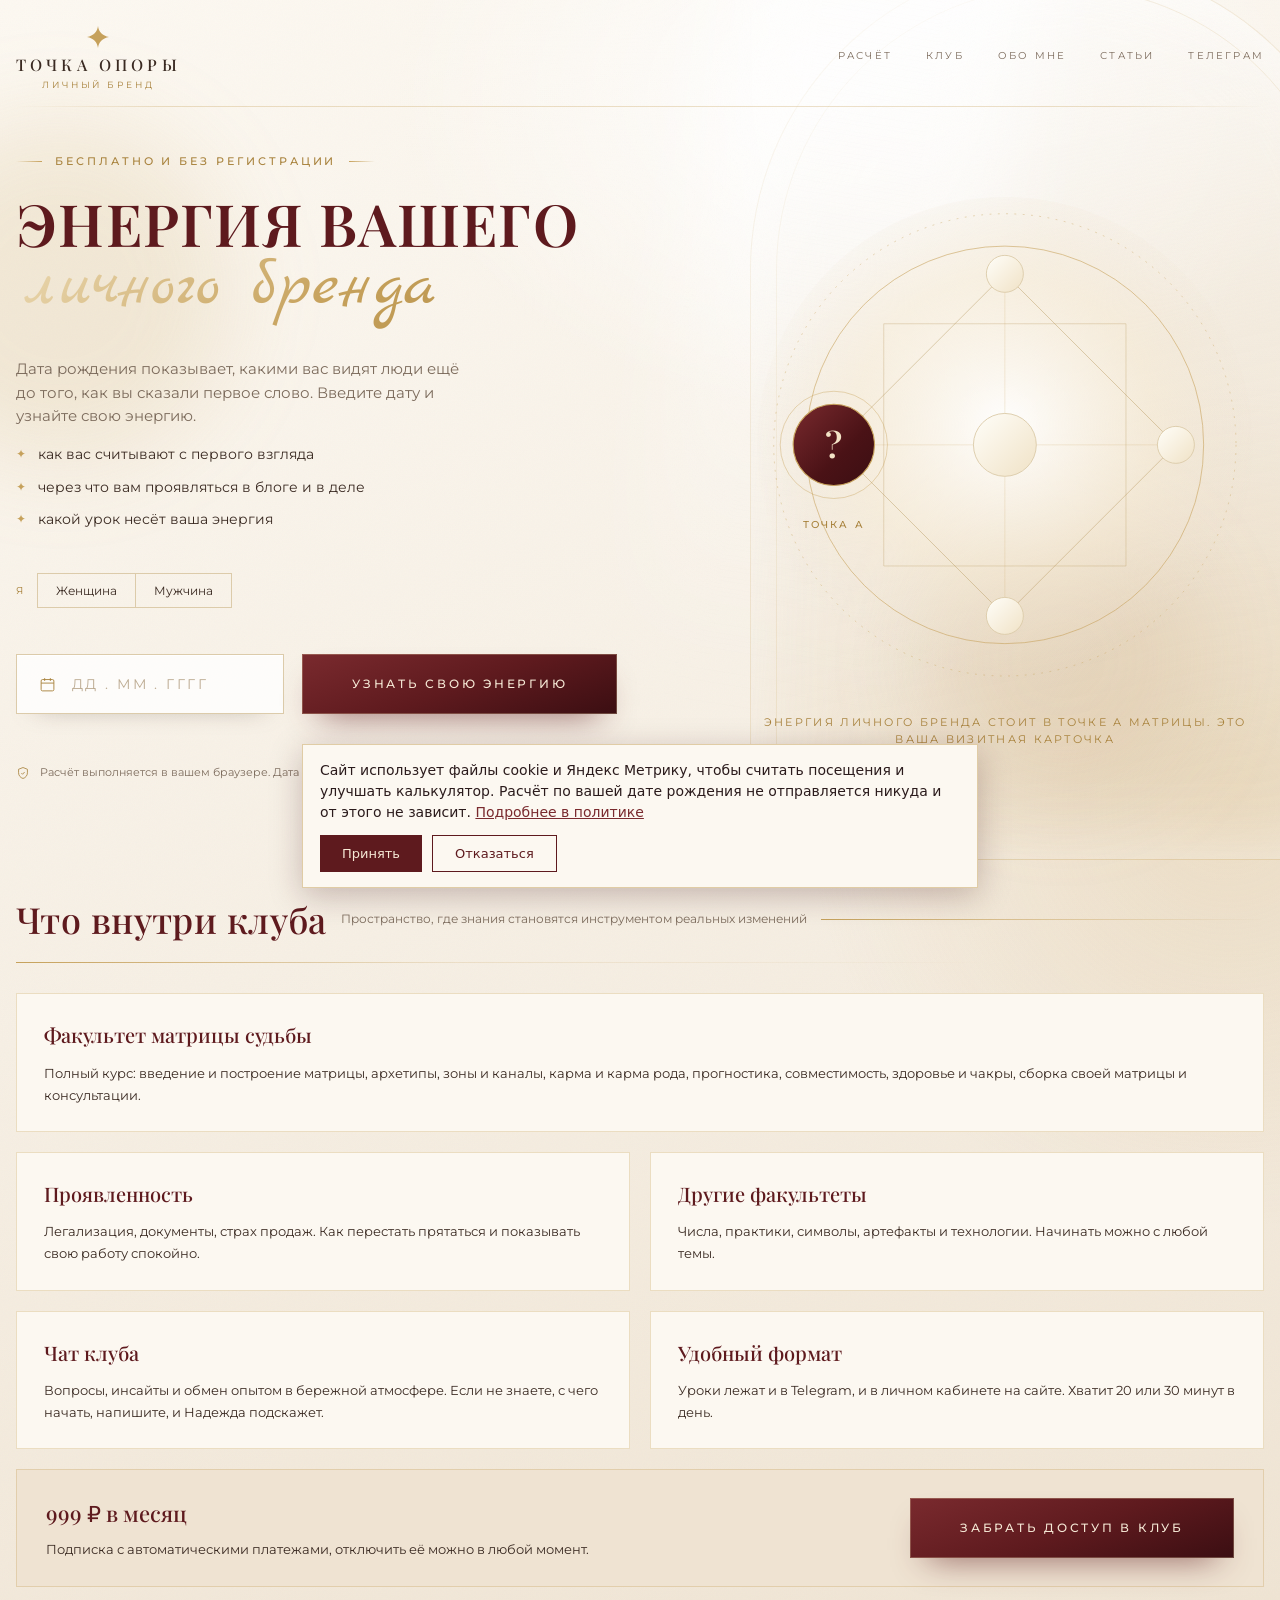
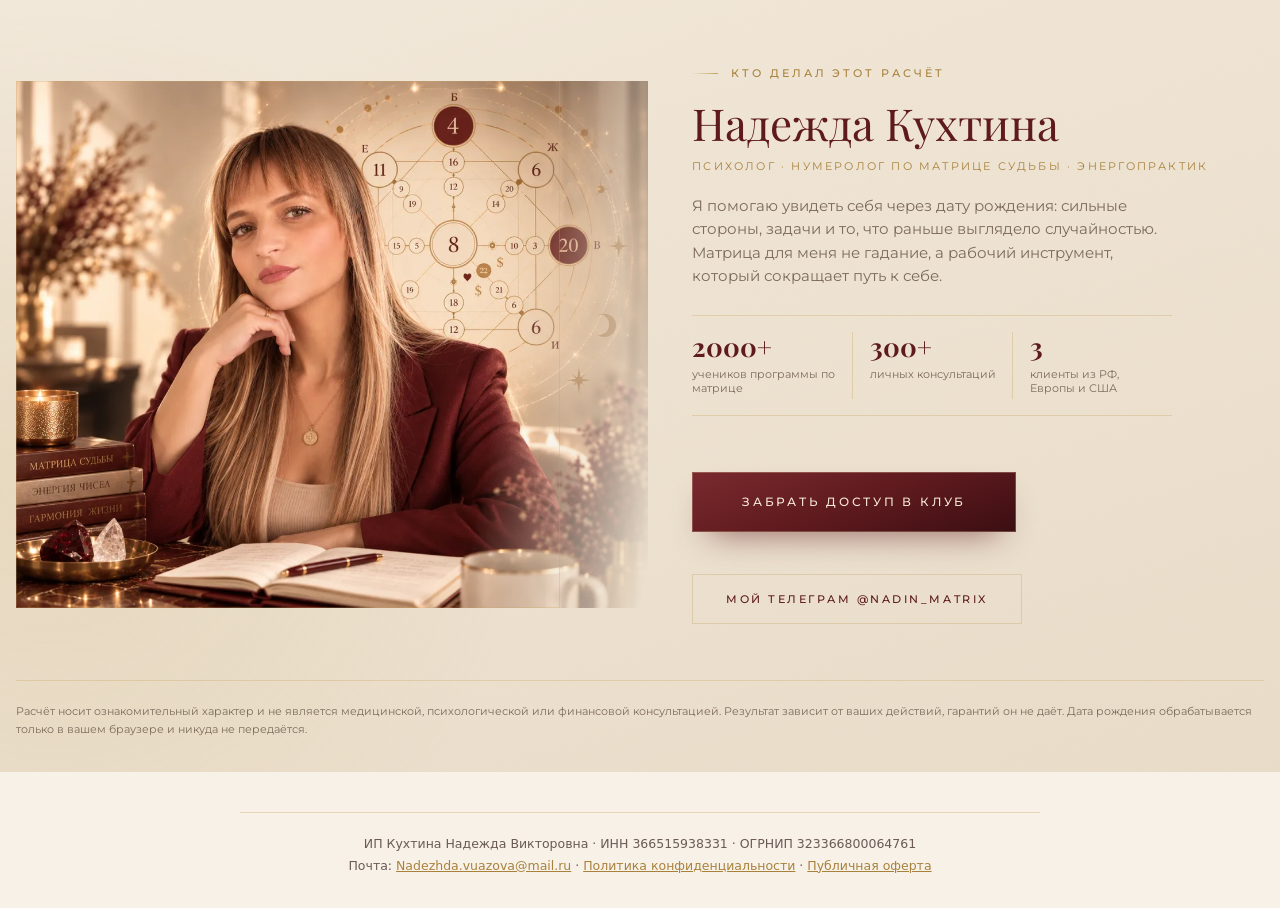
==== commit 43328434: "Больше движения на главном сайте: аватар, искры, блеск кнопок, появление блоков Co-Authored-By: Clau" ====
--- a/brend/index.html
+++ b/brend/index.html
@@ -976,6 +976,51 @@
 .matrix-app .mx-gen button.is-on{background:var(--mx-wine);color:#fff;border-color:var(--mx-wine);}
 .matrix-app .mx-gen-err{margin-top:8px;}
 .matrix-app.is-pair .mx-gen,.matrix-app.is-pair .mx-gen-err{display:none;}
+/* ==== больше движения на главном сайте (отключается при prefers-reduced-motion) ==== */
+@media (prefers-reduced-motion:no-preference){
+  /* появление первого экрана */
+  .matrix-app .mx-hero > div:first-child > *{opacity:0;transform:translateY(16px);animation:dcm-up .9s cubic-bezier(.2,.7,.2,1) forwards;}
+  .matrix-app .mx-hero > div:first-child > *:nth-child(1){animation-delay:.05s}
+  .matrix-app .mx-hero > div:first-child > *:nth-child(2){animation-delay:.18s}
+  .matrix-app .mx-hero > div:first-child > *:nth-child(3){animation-delay:.3s}
+  .matrix-app .mx-hero > div:first-child > *:nth-child(4){animation-delay:.42s}
+  .matrix-app .mx-hero > div:first-child > *:nth-child(5){animation-delay:.54s}
+  .matrix-app .mx-hero > div:first-child > *:nth-child(6){animation-delay:.64s}
+  .matrix-app .mx-hero > div:first-child > *:nth-child(n+7){animation-delay:.74s}
+  @keyframes dcm-up{to{opacity:1;transform:none}}
+  /* аватар: мягкое парение и золотое свечение */
+  .matrix-app .mx-hero-duo{animation:dcm-fade 1.2s ease .2s both;}
+  @keyframes dcm-fade{from{opacity:0;transform:scale(.97)}to{opacity:1;transform:none}}
+  .matrix-app .mx-avatar{animation:dcm-float 8s ease-in-out infinite;}
+  @keyframes dcm-float{0%,100%{transform:translateY(0)}50%{transform:translateY(-9px)}}
+  .matrix-app .mx-duo-stage:before{content:"";position:absolute;inset:-6% -8% 0;border-radius:50%;background:radial-gradient(closest-side,rgba(198,161,91,.32),rgba(198,161,91,0));z-index:-1;animation:dcm-glow 6s ease-in-out infinite;}
+  @keyframes dcm-glow{0%,100%{opacity:.55;transform:scale(.96)}50%{opacity:1;transform:scale(1.04)}}
+  /* медальон: медленное вращение золотого кольца и покачивание */
+  .matrix-app .mx-medal{animation:dcm-bob 7s ease-in-out infinite;}
+  @keyframes dcm-bob{0%,100%{transform:translateY(0)}50%{transform:translateY(7px)}}
+  .matrix-app .mx-medal:before{content:"";position:absolute;inset:-9px;border-radius:50%;border:1px dashed rgba(198,161,91,.75);animation:dcm-spin 34s linear infinite;pointer-events:none;}
+  @keyframes dcm-spin{to{transform:rotate(360deg)}}
+  /* искры вокруг аватара */
+  .dcm-star{position:absolute;color:#C6A15B;font-size:14px;opacity:0;animation:dcm-tw 4.4s ease-in-out infinite;pointer-events:none;text-shadow:0 0 10px rgba(198,161,91,.8);}
+  @keyframes dcm-tw{0%,100%{opacity:0;transform:scale(.4) rotate(0)}50%{opacity:1;transform:scale(1.1) rotate(45deg)}}
+  /* блеск на кнопках */
+  .matrix-app .mx-btn{position:relative;overflow:hidden;}
+  .matrix-app .mx-btn:not(.mx-btn-ghost):after{content:"";position:absolute;top:0;left:-70%;width:40%;height:100%;background:linear-gradient(100deg,transparent,rgba(255,255,255,.32),transparent);transform:skewX(-20deg);animation:dcm-shine 6s ease-in-out infinite;pointer-events:none;}
+  @keyframes dcm-shine{0%,68%{left:-70%}100%{left:140%}}
+  /* карточки приподнимаются */
+  .matrix-app .mx-card,.matrix-app .mx-feat,.matrix-app .mx-pg,.matrix-app .mx-addon,.matrix-app .mx-tile{transition:transform .4s cubic-bezier(.2,.7,.2,1),box-shadow .4s ease;}
+  .matrix-app .mx-card:hover,.matrix-app .mx-feat:hover,.matrix-app .mx-pg:hover,.matrix-app .mx-tile:hover{transform:translateY(-4px);box-shadow:0 26px 44px -26px rgba(94,26,30,.4);}
+  /* появление блоков при прокрутке */
+  .dcm-rv{opacity:0;transform:translateY(22px);transition:opacity .8s ease,transform .8s cubic-bezier(.2,.7,.2,1);}
+  .dcm-rv.dcm-in{opacity:1;transform:none;}
+  /* золотая линия под заголовками прорисовывается */
+  .matrix-app .mx-rule{transform-origin:left center;}
+  .dcm-rv .mx-rule,.dcm-rv.mx-rule{transform:scaleX(0);transition:transform 1.1s cubic-bezier(.2,.7,.2,1) .25s;}
+  .dcm-in .mx-rule,.dcm-in.mx-rule{transform:none;}
+  /* цифры в дисках слегка пульсируют */
+  .matrix-app .mx-me-disc,.matrix-app .mx-card-num{animation:dcm-pulse 4.5s ease-in-out infinite 1.2s;}
+  @keyframes dcm-pulse{0%,100%{box-shadow:0 0 0 0 rgba(198,161,91,0)}50%{box-shadow:0 0 0 12px rgba(198,161,91,.16)}}
+}
 </style>
 <link rel="stylesheet" href="/decor-prep.css">
 </head>
@@ -1273,7 +1318,7 @@
     pw:'Выберите одно главное дело на месяц и снимите с себя всё остальное.',
     d:'Вы наполняетесь через любимое дело и ощущение своей способности. Силу даёт момент, когда вы делаете то, чего не умеют другие.',
     r:'Двигайтесь и заботьтесь о теле: сон, еда, спорт. Занимайтесь тем, что любите, и позволяйте себе удовольствие.'},
-12:{n:'Иное виденье',
+12:{n:'Иное видение',
     s:'Видите то, чего не замечают другие. Ваша сила в необычном взгляде и умении помогать',
     a:'Вас считывают как человека, который видит иначе. Вы находите решения там, где другие видят тупик, и умеете поддержать. Наполняетесь помощью, новыми знаниями и творчеством.',
     aw:'Проявляйтесь через понимание людей и нестандартный взгляд. Ваш талант показывать привычное с новой стороны.',
@@ -2149,6 +2194,41 @@
 }, true);
 })();
 </script>
+<script>
+/* ==== движение на главном сайте: искры вокруг аватара и появление блоков при прокрутке ==== */
+(function(){
+"use strict";
+try{
+  var reduce = window.matchMedia && window.matchMedia("(prefers-reduced-motion: reduce)").matches;
+  if(reduce) return;
+  var stage = document.querySelector(".mx-duo-stage");
+  if(stage){
+    var pts = [[6,8],[88,4],[96,40],[-4,46],[92,74],[12,92],[50,-2],[74,96]];
+    pts.forEach(function(p, i){
+      var s = document.createElement("i");
+      s.className = "dcm-star";
+      s.textContent = i % 2 ? "\u2726" : "\u2727";
+      s.style.left = p[0] + "%"; s.style.top = p[1] + "%";
+      s.style.animationDelay = (i * 0.55).toFixed(2) + "s";
+      s.style.fontSize = (11 + (i % 3) * 4) + "px";
+      stage.appendChild(s);
+    });
+  }
+  if(!("IntersectionObserver" in window)) return;
+  var io = new IntersectionObserver(function(es){
+    es.forEach(function(e){ if(e.isIntersecting){ e.target.classList.add("dcm-in"); io.unobserve(e.target); } });
+  }, {rootMargin:"0px 0px -10% 0px", threshold:.08});
+  var sel = ".mx-sec-h, .mx-feat, .mx-pg, .mx-addon, .mx-club, .mx-tile, .mx-card, .mx-offer";
+  [].forEach.call(document.querySelectorAll(sel), function(el){
+    if(el.closest(".mx-result") && !el.closest(".mx-result.is-on")) return;
+    var r = el.getBoundingClientRect();
+    if(r.top < window.innerHeight * 0.9 && r.bottom > 0) return;
+    el.classList.add("dcm-rv"); io.observe(el);
+  });
+  setTimeout(function(){ [].forEach.call(document.querySelectorAll(".dcm-rv:not(.dcm-in)"), function(el){ if(el.getBoundingClientRect().top < window.innerHeight * 1.5) el.classList.add("dcm-in"); }); }, 4000);
+}catch(e){ if(window.console) console.warn("dcm", e); }
+})();
+</script>
 <script src="/cookie-consent.js" defer></script>
 <div style="max-width:760px;margin:40px auto 0;padding:20px 20px 32px;border-top:1px solid rgba(198,161,91,.35);font:12.5px/1.7 system-ui,sans-serif;color:#6B5A55;text-align:center">ИП Кухтина Надежда Викторовна · ИНН 366515938331 · ОГРНИП 323366800064761<br>Почта: <a href="mailto:Nadezhda.vuazova@mail.ru" style="color:#A8823C">Nadezhda.vuazova@mail.ru</a> · <a href="/politika.html" style="color:#A8823C">Политика конфиденциальности</a> · <a href="/oferta.html" style="color:#A8823C" rel="noopener">Публичная оферта</a></div>
 <script>window.DC_ONLY_PREP=1;</script>
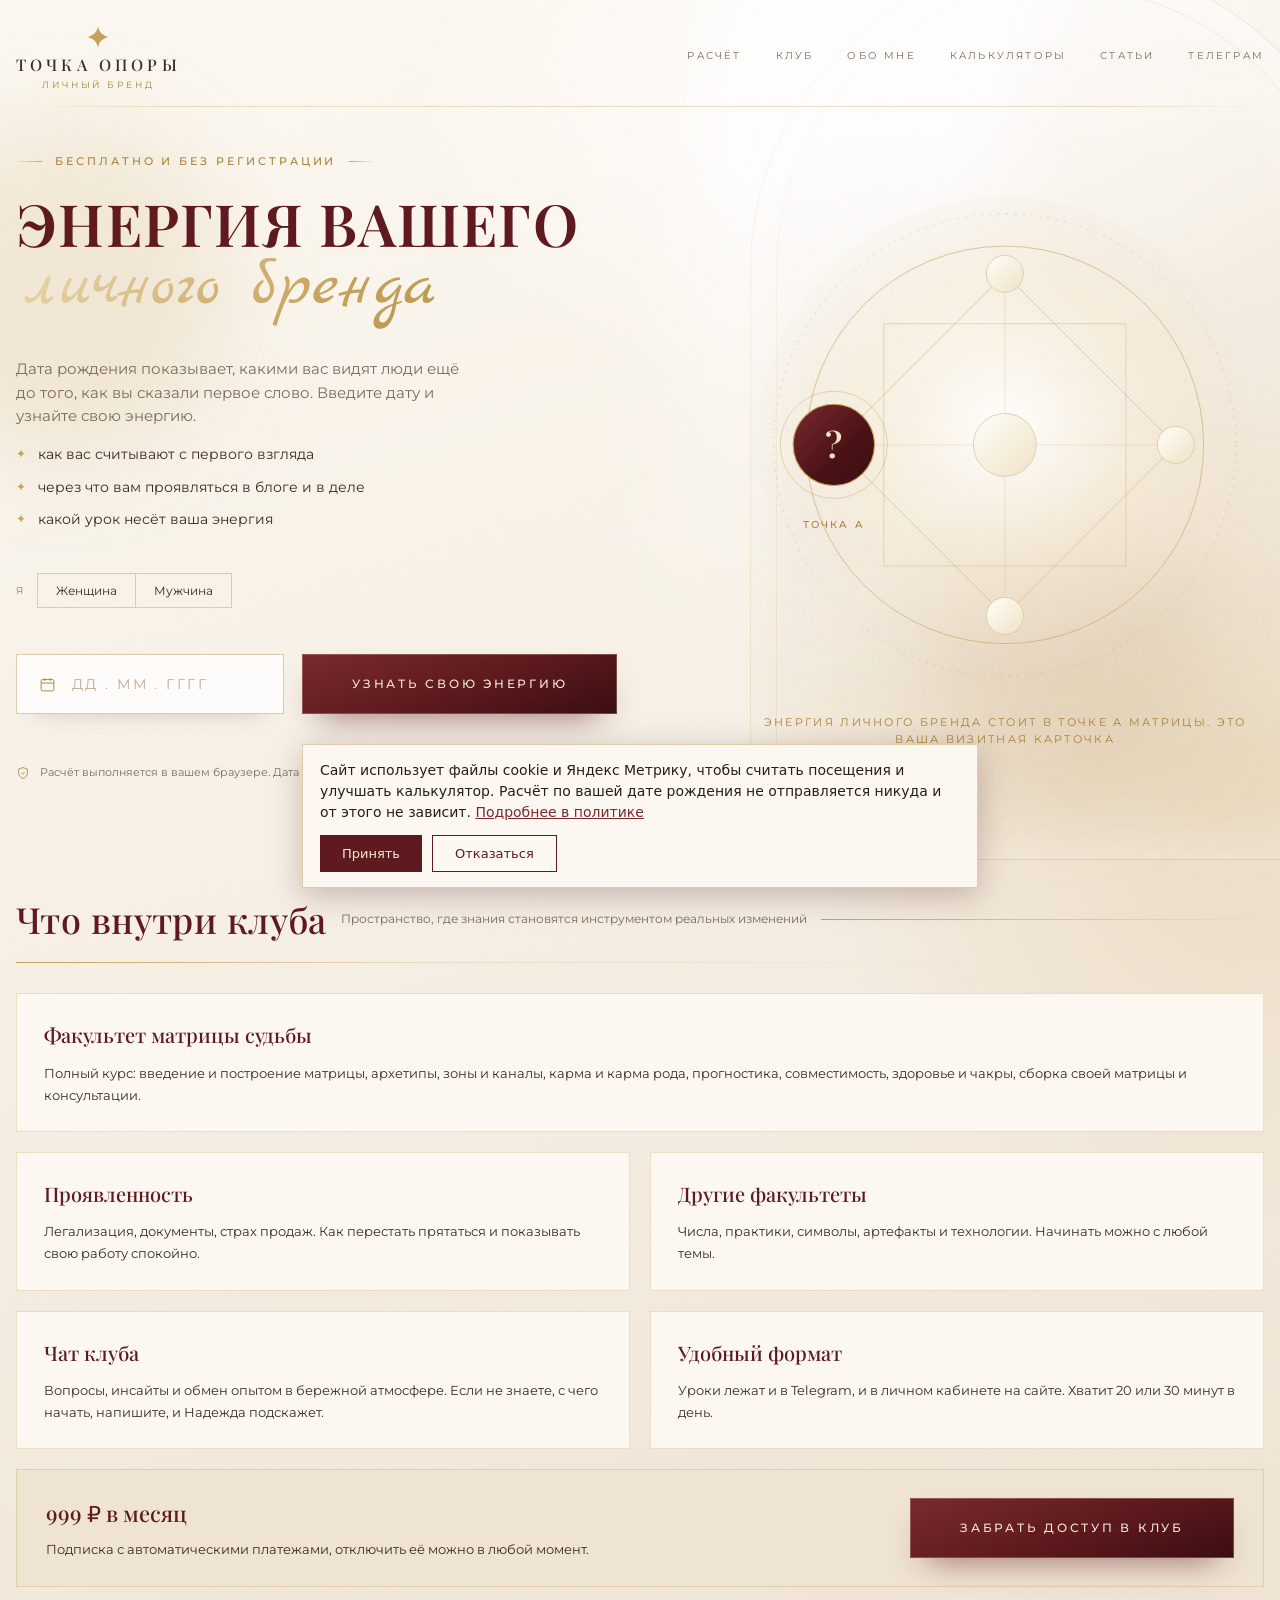
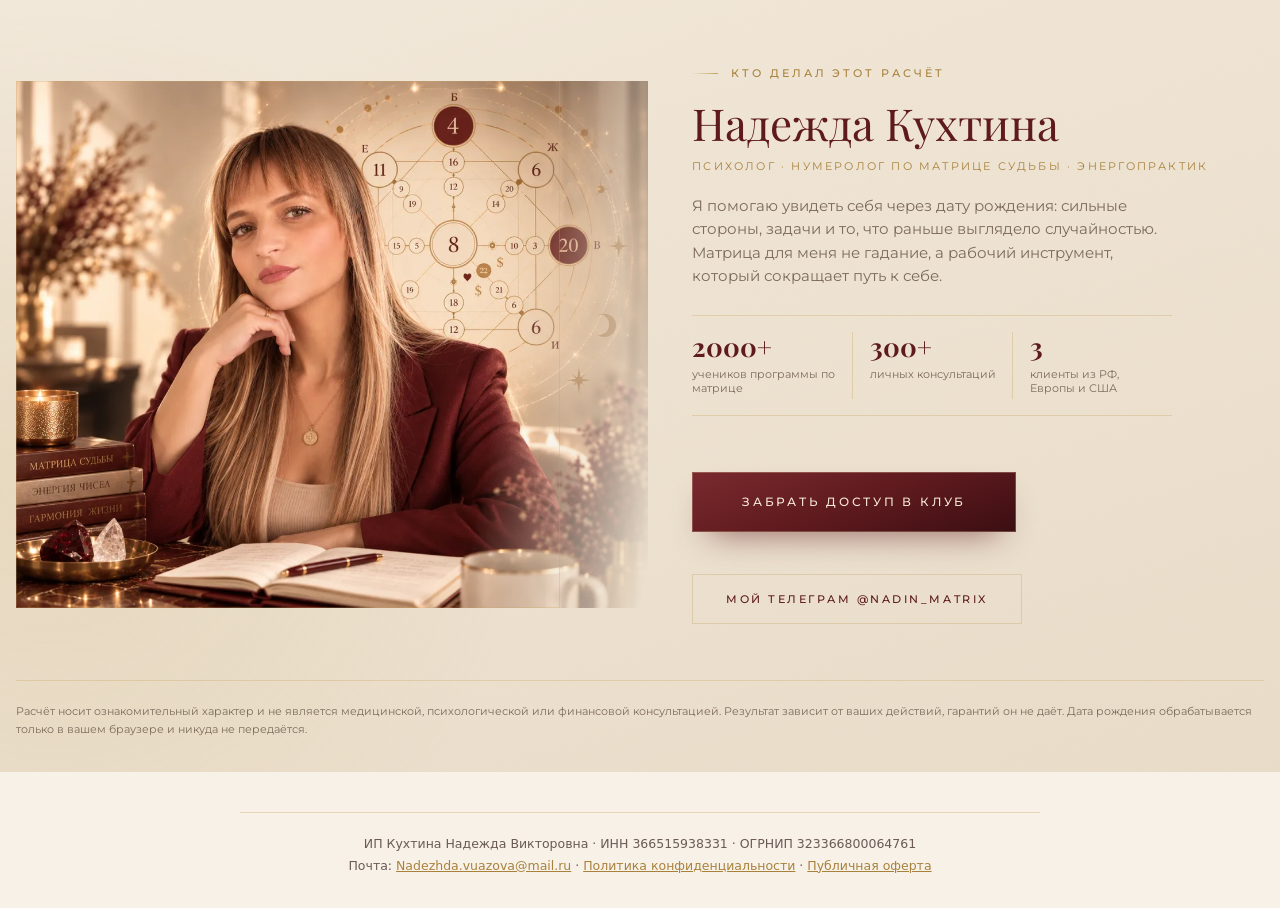
==== commit eb75f2f6: "Совместимость и бренд: меню видно на телефоне, пункт Калькуляторы Co-Authored-By: Claude Sonnet 5.5 " ====
--- a/brend/index.html
+++ b/brend/index.html
@@ -851,7 +851,10 @@
   }
   .matrix-app .mx-author-photo:after{width:100%;height:88%;}
   .matrix-app .mx-wrap{padding:0 20px;}
-  .matrix-app .mx-rail,.matrix-app .mx-nav,.matrix-app .mx-spark{display:none;}
+  .matrix-app .mx-rail,.matrix-app .mx-spark{display:none;}
+  .matrix-app .mx-top{flex-direction:column;align-items:center;gap:14px;}
+  .matrix-app .mx-nav{display:flex;flex-wrap:wrap;justify-content:center;gap:6px 18px;width:100%;}
+  .matrix-app .mx-nav a{padding:6px 0;}
   .matrix-app .mx-arch{right:-220px;opacity:.6;}
   .matrix-app .mx-hero{grid-template-columns:1fr;gap:30px;padding:30px 0 20px;}
   .matrix-app .mx-energy-card{margin:22px auto 0;max-width:100%;}
@@ -1048,6 +1051,7 @@
         <a href="#mx-calc">Расчёт</a>
         <a href="#mx-club-info">Клуб</a>
         <a href="#mx-me">Обо мне</a>
+        <a href="/kalkulyatory/">Калькуляторы</a>
         <a href="/stati/">Статьи</a>
         <a href="https://t.me/nadin_matrix" target="_blank" rel="noopener">Телеграм</a>
       </nav>
